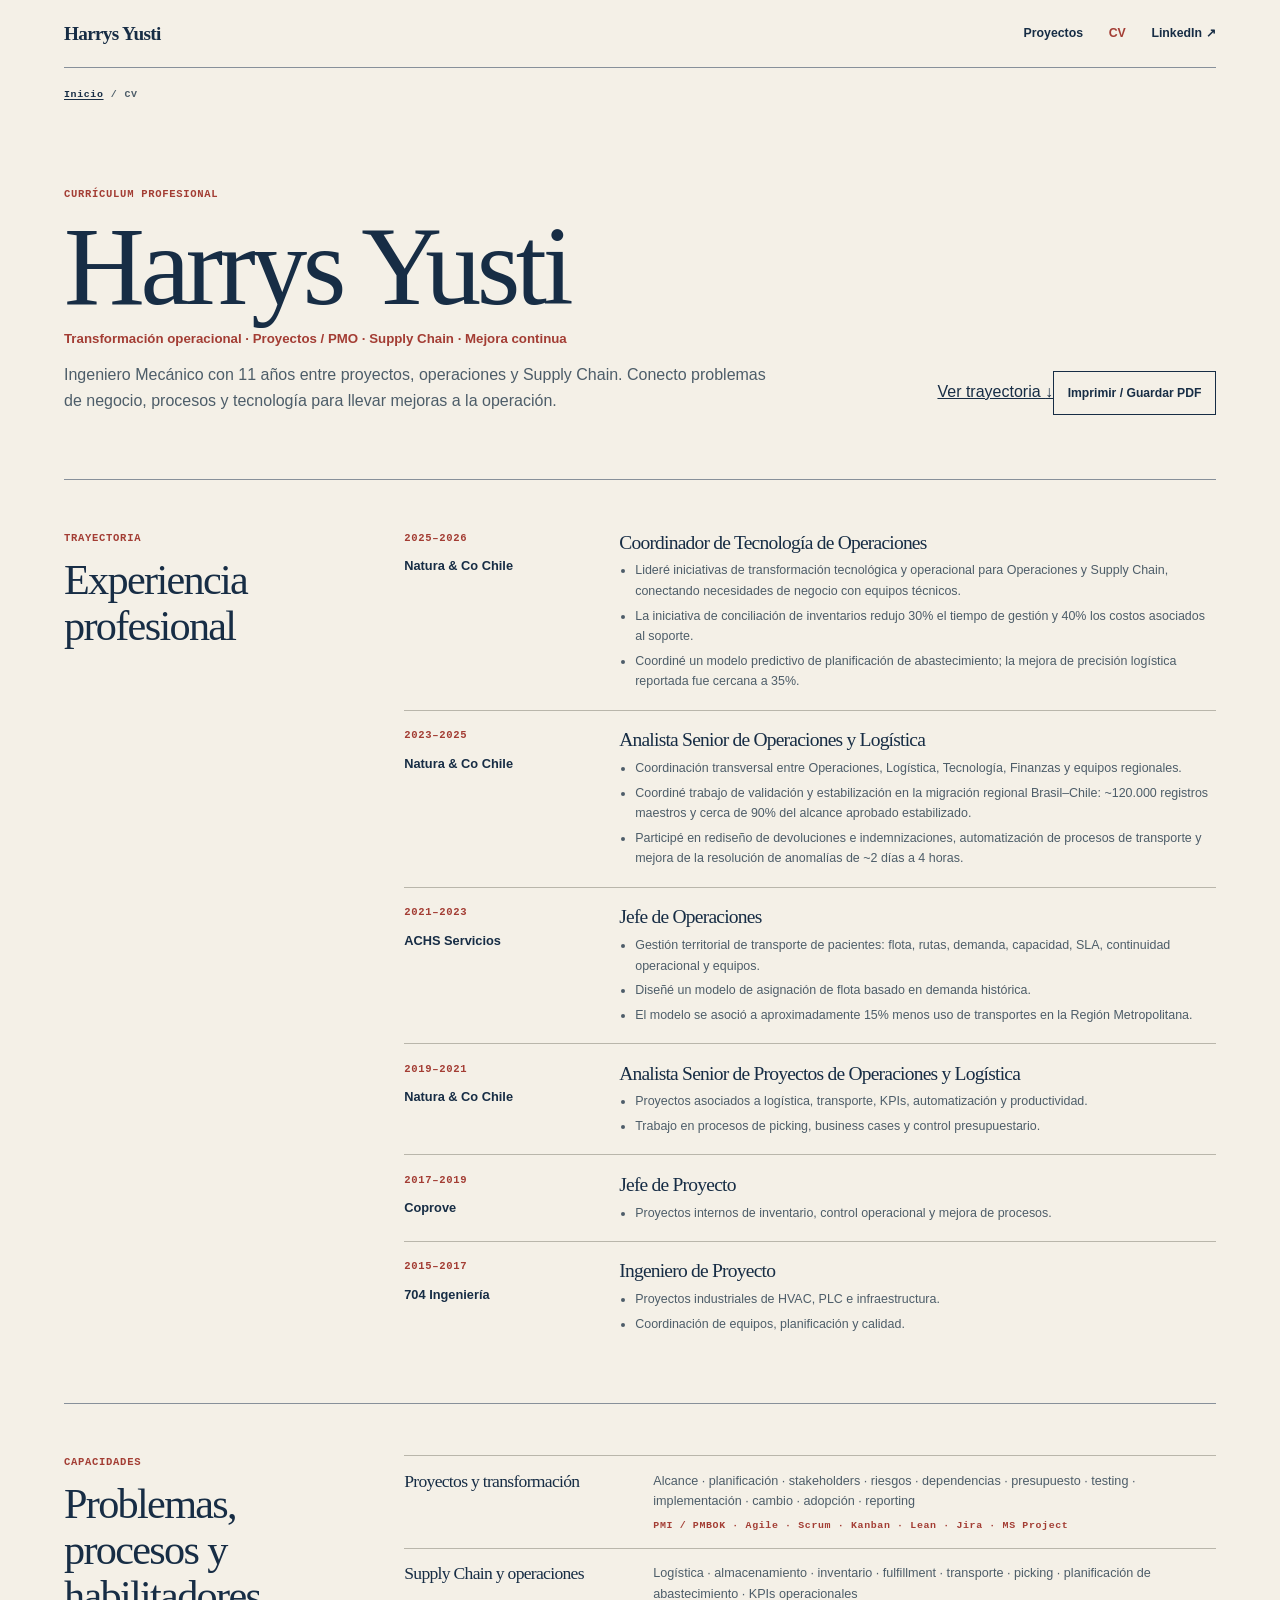
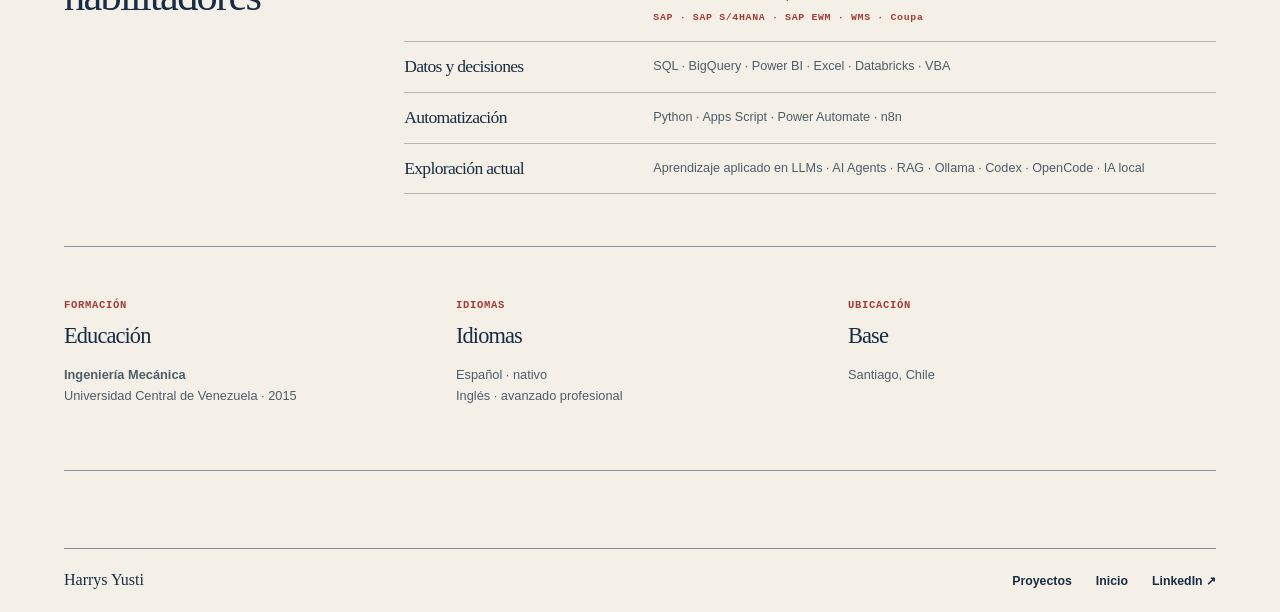
==== cv/index.html @ 8ace74f9 "feat: launch personal brand v4 profile" ====
<!doctype html>
<html lang="es">
  <head>
    <meta charset="utf-8">
    <meta name="viewport" content="width=device-width, initial-scale=1">
    <meta name="theme-color" content="#f4f0e7">
    <meta name="description" content="CV de Harrys Yusti: Ingeniero Mecánico con 11 años entre proyectos, operaciones, Supply Chain, transformación y mejora continua.">
    <meta property="og:type" content="profile">
    <meta property="og:title" content="CV | Harrys Yusti — Proyectos, Operaciones y Supply Chain">
    <meta property="og:description" content="Experiencia profesional, proyectos, capacidades, formación e idiomas de Harrys Yusti.">
    <meta property="og:locale" content="es_CL">
    <meta property="og:url" content="https://harrysxavio.github.io/cv/">
    <meta property="og:image" content="https://harrysxavio.github.io/assets/operations-transformation-illustration.webp">
    <meta property="og:image:alt" content="Ilustración editorial de procesos y operaciones conectadas.">
    <meta name="twitter:card" content="summary_large_image">
    <meta name="twitter:title" content="CV | Harrys Yusti — Proyectos, Operaciones y Supply Chain">
    <meta name="twitter:description" content="Trayectoria en ingeniería, proyectos, operaciones y Supply Chain.">
    <meta name="twitter:image" content="https://harrysxavio.github.io/assets/operations-transformation-illustration.webp">
    <meta name="twitter:image:alt" content="Ilustración editorial de procesos y operaciones conectadas.">
    <link rel="canonical" href="https://harrysxavio.github.io/cv/">
    <link rel="icon" href="/favicon.svg" type="image/svg+xml">
    <link rel="stylesheet" href="/styles.css">
    <script src="/script.js" defer></script>
    <title>CV | Harrys Yusti — Proyectos, Operaciones y Supply Chain</title>
    <script type="application/ld+json">
      {
        "@context":"https://schema.org",
        "@graph":[
          {"@type":"WebPage","@id":"https://harrysxavio.github.io/cv/","url":"https://harrysxavio.github.io/cv/","name":"CV | Harrys Yusti","inLanguage":"es","about":{"@id":"https://harrysxavio.github.io/#person"}},
          {"@type":"Person","@id":"https://harrysxavio.github.io/#person","name":"Harrys Yusti","url":"https://harrysxavio.github.io/","sameAs":["https://www.linkedin.com/in/h-yusti/","https://github.com/harrysxavio"]}
        ]
      }
    </script>
  </head>
  <body>
    <a class="skip-link" href="#main">Saltar al contenido</a>
    <div class="page-shell">
      <header class="site-header" id="top">
        <a class="wordmark" href="/" aria-label="Harrys Yusti, inicio">Harrys Yusti</a>
        <nav class="top-nav" aria-label="Navegación principal"><a href="/projects/">Proyectos</a><a href="/cv/" aria-current="page">CV</a><a href="https://www.linkedin.com/in/h-yusti/" target="_blank" rel="noopener noreferrer">LinkedIn <span aria-hidden="true">↗</span></a></nav>
      </header>
      <main id="main" class="cv-page">
        <nav class="breadcrumbs" aria-label="Ruta de navegación"><a href="/">Inicio</a><span aria-hidden="true">/</span><span aria-current="page">CV</span></nav>
        <header class="cv-intro">
          <div><p class="section-kicker">CURRÍCULUM PROFESIONAL</p><h1>Harrys Yusti</h1><p class="cv-positioning">Transformación operacional · Proyectos / PMO · Supply Chain · Mejora continua</p><p>Ingeniero Mecánico con 11 años entre proyectos, operaciones y Supply Chain. Conecto problemas de negocio, procesos y tecnología para llevar mejoras a la operación.</p></div>
          <div class="cv-actions"><a class="print-link" href="#experience">Ver trayectoria <span aria-hidden="true">↓</span></a><button class="print-button" type="button" data-action="print">Imprimir / Guardar PDF</button></div>
        </header>

        <section class="cv-section" id="experience" aria-labelledby="experience-title">
          <div class="cv-section-heading"><p class="section-kicker">TRAYECTORIA</p><h2 id="experience-title">Experiencia profesional</h2></div>
          <div class="experience-ledger">
            <article class="cv-role">
              <div class="experience-meta"><span>2025–2026</span><strong>Natura &amp; Co Chile</strong></div>
              <div><h3>Coordinador de Tecnología de Operaciones</h3><ul><li>Lideré iniciativas de transformación tecnológica y operacional para Operaciones y Supply Chain, conectando necesidades de negocio con equipos técnicos.</li><li>La iniciativa de conciliación de inventarios redujo 30% el tiempo de gestión y 40% los costos asociados al soporte.</li><li>Coordiné un modelo predictivo de planificación de abastecimiento; la mejora de precisión logística reportada fue cercana a 35%.</li></ul></div>
            </article>
            <article class="cv-role">
              <div class="experience-meta"><span>2023–2025</span><strong>Natura &amp; Co Chile</strong></div>
              <div><h3>Analista Senior de Operaciones y Logística</h3><ul><li>Coordinación transversal entre Operaciones, Logística, Tecnología, Finanzas y equipos regionales.</li><li>Coordiné trabajo de validación y estabilización en la migración regional Brasil–Chile: ~120.000 registros maestros y cerca de 90% del alcance aprobado estabilizado.</li><li>Participé en rediseño de devoluciones e indemnizaciones, automatización de procesos de transporte y mejora de la resolución de anomalías de ~2 días a 4 horas.</li></ul></div>
            </article>
            <article class="cv-role">
              <div class="experience-meta"><span>2021–2023</span><strong>ACHS Servicios</strong></div>
              <div><h3>Jefe de Operaciones</h3><ul><li>Gestión territorial de transporte de pacientes: flota, rutas, demanda, capacidad, SLA, continuidad operacional y equipos.</li><li>Diseñé un modelo de asignación de flota basado en demanda histórica.</li><li>El modelo se asoció a aproximadamente 15% menos uso de transportes en la Región Metropolitana.</li></ul></div>
            </article>
            <article class="cv-role">
              <div class="experience-meta"><span>2019–2021</span><strong>Natura &amp; Co Chile</strong></div>
              <div><h3>Analista Senior de Proyectos de Operaciones y Logística</h3><ul><li>Proyectos asociados a logística, transporte, KPIs, automatización y productividad.</li><li>Trabajo en procesos de picking, business cases y control presupuestario.</li></ul></div>
            </article>
            <article class="cv-role">
              <div class="experience-meta"><span>2017–2019</span><strong>Coprove</strong></div>
              <div><h3>Jefe de Proyecto</h3><ul><li>Proyectos internos de inventario, control operacional y mejora de procesos.</li></ul></div>
            </article>
            <article class="cv-role">
              <div class="experience-meta"><span>2015–2017</span><strong>704 Ingeniería</strong></div>
              <div><h3>Ingeniero de Proyecto</h3><ul><li>Proyectos industriales de HVAC, PLC e infraestructura.</li><li>Coordinación de equipos, planificación y calidad.</li></ul></div>
            </article>
          </div>
        </section>

        <section class="cv-section" aria-labelledby="skills-title">
          <div class="cv-section-heading"><p class="section-kicker">CAPACIDADES</p><h2 id="skills-title">Problemas, procesos y habilitadores</h2></div>
          <div class="cv-skills">
            <article><h3>Proyectos y transformación</h3><p>Alcance · planificación · stakeholders · riesgos · dependencias · presupuesto · testing · implementación · cambio · adopción · reporting</p><p class="cv-tools">PMI / PMBOK · Agile · Scrum · Kanban · Lean · Jira · MS Project</p></article>
            <article><h3>Supply Chain y operaciones</h3><p>Logística · almacenamiento · inventario · fulfillment · transporte · picking · planificación de abastecimiento · KPIs operacionales</p><p class="cv-tools">SAP · SAP S/4HANA · SAP EWM · WMS · Coupa</p></article>
            <article><h3>Datos y decisiones</h3><p>SQL · BigQuery · Power BI · Excel · Databricks · VBA</p></article>
            <article><h3>Automatización</h3><p>Python · Apps Script · Power Automate · n8n</p></article>
            <article><h3>Exploración actual</h3><p>Aprendizaje aplicado en LLMs · AI Agents · RAG · Ollama · Codex · OpenCode · IA local</p></article>
          </div>
        </section>

        <section class="cv-section cv-facts" aria-labelledby="education-title">
          <div><p class="section-kicker">FORMACIÓN</p><h2 id="education-title">Educación</h2><p><strong>Ingeniería Mecánica</strong><br>Universidad Central de Venezuela · 2015</p></div>
          <div><p class="section-kicker">IDIOMAS</p><h2>Idiomas</h2><p>Español · nativo<br>Inglés · avanzado profesional</p></div>
          <div><p class="section-kicker">UBICACIÓN</p><h2>Base</h2><p>Santiago, Chile</p></div>
        </section>
      </main>
      <footer class="site-footer simple-footer"><span>Harrys Yusti</span><a href="/projects/">Proyectos</a><a href="/">Inicio</a><a href="https://www.linkedin.com/in/h-yusti/" target="_blank" rel="noopener noreferrer">LinkedIn ↗</a></footer>
    </div>
  </body>
</html>
---- styles.css ----
:root {
  color-scheme: light;
  --paper: #f4f0e7;
  --paper-deep: #ece6da;
  --ink: #172d45;
  --ink-soft: #4d5d69;
  --red: #a33d34;
  --blue: #d7e3e9;
  --rule: #b9b6ab;
  --rule-dark: #87909a;
  --serif: Georgia, "Times New Roman", serif;
  --sans: Arial, Helvetica, sans-serif;
  --mono: "Courier New", Courier, monospace;
  --measure: 78rem;
  --gutter: clamp(1rem, 5vw, 4.5rem);
}

* { box-sizing: border-box; }
html { scroll-behavior: smooth; scroll-padding-top: 1rem; }
body { margin: 0; background: var(--paper); color: var(--ink); font-family: var(--sans); font-size: 1rem; line-height: 1.65; -webkit-font-smoothing: antialiased; }
img { display: block; max-width: 100%; height: auto; }
a { color: inherit; }
a:focus-visible, button:focus-visible, summary:focus-visible { outline: 3px solid var(--red); outline-offset: 4px; }
::selection { background: var(--blue); color: var(--ink); }
.page-shell { max-width: 100rem; margin-inline: auto; padding-inline: var(--gutter); }
.skip-link { position: fixed; z-index: 10; top: .75rem; left: .75rem; transform: translateY(-160%); padding: .65rem .9rem; background: var(--ink); color: var(--paper); font-weight: 700; }
.skip-link:focus { transform: translateY(0); }
.site-header { display: flex; align-items: center; justify-content: space-between; gap: 1rem 2rem; min-height: 4.25rem; border-bottom: 1px solid var(--rule-dark); }
.wordmark { color: var(--ink); font-family: var(--serif); font-size: 1.2rem; font-weight: 700; letter-spacing: -.035em; text-decoration: none; }
.top-nav { display: flex; flex-wrap: wrap; align-items: center; gap: .2rem clamp(.6rem, 2vw, 1.75rem); }
.top-nav a, .footer-bottom a, .simple-footer a { display: inline-flex; align-items: center; gap: .25rem; min-height: 2.75rem; color: var(--ink); font-size: .77rem; font-weight: 700; text-decoration: none; }
.top-nav a:hover, .footer-bottom a:hover, .simple-footer a:hover, .text-link:hover, .case-link:hover { color: var(--red); }
.top-nav [aria-current="page"] { color: var(--red); }
main { max-width: var(--measure); margin-inline: auto; }
h1, h2, h3, p { margin-top: 0; }
h1, h2, h3 { font-family: var(--serif); font-weight: 400; letter-spacing: -.04em; }
h1 { margin-bottom: 1rem; font-size: clamp(3.3rem, 9vw, 7rem); line-height: .96; }
h2 { margin-bottom: 1rem; font-size: clamp(2rem, 4vw, 3.5rem); line-height: 1.08; }
h3 { margin-bottom: .5rem; font-size: clamp(1.25rem, 2.1vw, 1.65rem); line-height: 1.2; }
.section-kicker, .hero-eyebrow, .portfolio-meta, .experience-meta span, .transformation-label, .project-facts dt, .outcome > span, .step-number, .cv-tools, .case-measure span, .data-flow, .breadcrumbs, .attribution-note { color: var(--red); font-family: var(--mono); font-size: .66rem; font-weight: 700; letter-spacing: .065em; line-height: 1.5; }
.section-kicker { margin-bottom: .65rem; text-transform: uppercase; }
.site-header + main { padding-top: 0; }
.hero { display: grid; grid-template-columns: minmax(0, 1.16fr) minmax(17rem, .84fr); align-items: center; gap: clamp(2rem, 5vw, 5rem); padding: clamp(3.5rem, 8vw, 6.5rem) 0 clamp(3rem, 6vw, 5rem); border-bottom: 1px solid var(--rule-dark); }
.hero-copy { min-width: 0; }
.hero-eyebrow { max-width: 42rem; margin-bottom: 1.1rem; }
.hero-eyebrow span { color: var(--rule-dark); padding-inline: .2rem; }
.hero h1 { margin-bottom: 1.15rem; font-size: clamp(4rem, 8.8vw, 7.1rem); }
.hero-statement { max-width: 48rem; margin-bottom: .8rem; font-family: var(--serif); font-size: clamp(1.5rem, 2.65vw, 2.25rem); line-height: 1.2; letter-spacing: -.025em; }
.hero-intro { max-width: 45rem; margin-bottom: 1rem; color: var(--ink-soft); font-size: clamp(1rem, 1.35vw, 1.16rem); }
.hero-domains { max-width: 50rem; margin: 0 0 1.25rem; color: var(--red); font-size: .8rem; font-weight: 700; line-height: 1.7; }
.hero-domains span { color: var(--rule-dark); padding-inline: .12rem; }
.hero-actions { display: flex; flex-wrap: wrap; align-items: center; gap: .35rem 1.35rem; }
.text-link { display: inline-flex; align-items: center; gap: .55rem; min-height: 2.75rem; border-bottom: 1px solid var(--red); color: var(--ink); font-size: .78rem; font-weight: 700; text-decoration: none; }
.text-link span, .case-link span { color: var(--red); }
.text-link--primary { color: var(--red); }
.text-link--quiet { border-color: transparent; }
.hero-visual { position: relative; margin: 0; padding: .75rem 0 .75rem .75rem; border-left: 1px solid var(--red); }
.hero-visual::before { position: absolute; top: 0; right: 0; bottom: 0; left: 0; border-top: 1px solid var(--rule); border-bottom: 1px solid var(--rule); content: ""; pointer-events: none; }
.hero-visual img { width: 100%; max-height: 24rem; object-fit: contain; }
.hero-visual figcaption { margin-top: .55rem; color: var(--ink-soft); font-family: var(--mono); font-size: .58rem; letter-spacing: .04em; text-align: right; }

.signature-section { display: grid; grid-template-columns: minmax(15rem, .85fr) minmax(0, 1.15fr); gap: 2rem clamp(2rem, 5vw, 5rem); margin-inline: calc(-1 * var(--gutter)); padding: clamp(3.5rem, 7vw, 6rem) var(--gutter); background: var(--blue); }
.section-heading { max-width: 50rem; }
.section-heading h2 { max-width: 19ch; }
.section-lede { max-width: 42rem; margin-bottom: 0; color: var(--ink-soft); font-size: .93rem; }
.signature-steps { border-top: 1px solid var(--rule-dark); }
.signature-step { border-bottom: 1px solid var(--rule-dark); }
.signature-step summary { display: flex; align-items: baseline; gap: 1rem; min-height: 3.45rem; padding: .8rem .2rem .7rem 0; cursor: pointer; list-style: none; font-family: var(--serif); font-size: clamp(1.18rem, 1.7vw, 1.48rem); }
.signature-step summary::-webkit-details-marker { display: none; }
.signature-step summary::after { width: 1.3rem; margin-left: auto; color: var(--red); content: "+"; font-family: var(--sans); font-size: 1.1rem; text-align: center; }
.signature-step[open] summary::after { content: "−"; }
.step-number { flex: 0 0 2rem; font-size: .62rem; }
.step-copy { max-width: 42rem; padding: .2rem 1.8rem 1.15rem 3rem; color: var(--ink-soft); font-size: .86rem; }
.step-copy p { margin: 0 0 .6rem; }
.step-copy p:last-child { margin-bottom: 0; }
.step-evidence strong { color: var(--ink); }

.transformations-section { padding: clamp(3.5rem, 7.5vw, 6.4rem) 0; }
.transformations-section > .section-heading { margin-bottom: 2rem; }
.transformation-list { border-top: 1px solid var(--rule-dark); }
.transformation { display: grid; grid-template-columns: minmax(10rem, .38fr) minmax(0, 1fr); gap: 1.5rem 2.4rem; padding: 1.7rem 0; border-bottom: 1px solid var(--rule); }
.transformation--featured { grid-template-columns: minmax(13rem, .45fr) minmax(0, 1fr); padding-block: 2.15rem; }
.transformation-label > span, .portfolio-meta > span:first-child { display: block; margin-bottom: .5rem; color: var(--red); font-family: var(--mono); font-size: .7rem; }
.transformation-label p { max-width: 16rem; margin: 0; color: var(--ink-soft); font-size: .72rem; }
.transformation-content h3 { max-width: 35rem; margin-bottom: 1rem; font-size: clamp(1.45rem, 2.5vw, 2rem); }
.project-facts { display: grid; gap: .75rem; margin: 0 0 1rem; }
.project-facts > div { display: grid; grid-template-columns: 8.6rem minmax(0, 1fr); gap: .75rem; }
.project-facts dt { color: var(--red); font-size: .59rem; text-transform: uppercase; }
.project-facts dd { margin: 0; color: var(--ink-soft); font-size: .82rem; line-height: 1.55; }
.outcome { max-width: 46rem; margin: .9rem 0; color: var(--ink-soft); font-size: .82rem; line-height: 1.7; }
.outcome > span { display: block; margin-bottom: .2rem; color: var(--red); font-size: .58rem; text-transform: uppercase; }
.outcome strong { color: var(--ink); font-family: var(--serif); font-size: 1.35rem; font-weight: 400; }
.outcome-divider { color: var(--rule-dark); padding-inline: .3rem; }
.case-link { display: inline-flex; align-items: center; gap: .45rem; min-height: 2.75rem; color: var(--ink); font-size: .76rem; font-weight: 700; text-decoration: none; }
.transformation-pair { display: grid; grid-template-columns: repeat(2, minmax(0, 1fr)); gap: 0 clamp(2rem, 5vw, 4rem); }
.transformation-pair .transformation { display: block; min-width: 0; }
.transformation-pair .transformation-label { margin-bottom: 1rem; }
.transformation-pair .project-facts > div { grid-template-columns: 1fr; gap: .15rem; }
.more-projects { margin: 1rem 0 0; text-align: right; }

.career-section { display: grid; grid-template-columns: minmax(0, .85fr) minmax(0, 1.15fr); gap: 2rem clamp(2rem, 5vw, 5rem); padding: clamp(3.5rem, 7.5vw, 6rem) 0; border-top: 1px solid var(--rule-dark); }
.career-intro h2 { max-width: 16ch; }
.career-intro > p:last-child { max-width: 38rem; color: var(--ink-soft); font-size: .88rem; }
.career-arc { display: grid; grid-template-columns: repeat(2, minmax(0, 1fr)); gap: 0 1.5rem; margin: 0; padding: 0; list-style: none; border-top: 1px solid var(--rule-dark); }
.career-arc li { padding: 1rem .2rem 1.15rem 0; border-bottom: 1px solid var(--rule); }
.career-arc li > span { color: var(--red); font-family: var(--mono); font-size: .6rem; font-weight: 700; letter-spacing: .05em; }
.career-arc h3 { margin: .3rem 0; font-size: 1.25rem; }
.career-arc p { margin: 0; color: var(--ink-soft); font-size: .75rem; line-height: 1.55; }
.human-notes { grid-column: 1 / -1; display: grid; grid-template-columns: repeat(3, minmax(0, 1fr)); gap: 1.5rem; padding-top: 1rem; border-top: 1px solid var(--rule); }
.human-notes h3 { font-size: 1.2rem; }
.human-notes p { margin: 0; color: var(--ink-soft); font-size: .78rem; }
.current-curiosity { grid-column: 1 / -1; display: grid; grid-template-columns: minmax(12rem, .4fr) minmax(0, 1fr); gap: .5rem 2rem; padding: 1.3rem 0 0; border-top: 1px solid var(--rule); }
.current-curiosity .section-kicker { grid-column: 1 / -1; margin-bottom: 0; }
.current-curiosity h3 { margin: 0; font-size: 1.45rem; }
.current-curiosity > p:last-child { max-width: 43rem; margin: 0; color: var(--ink-soft); font-size: .82rem; }

.contact-section { margin-inline: calc(-1 * var(--gutter)); padding: clamp(3.2rem, 6.5vw, 5.2rem) var(--gutter) 1rem; background: var(--ink); color: var(--paper); }
.contact-main { max-width: 54rem; }
.contact-section .section-kicker { color: #e18176; }
.contact-main h2 { max-width: 18ch; font-size: clamp(2.5rem, 5.3vw, 4.4rem); }
.contact-main > p:not(.section-kicker) { max-width: 39rem; margin-bottom: 1rem; color: #d5d9dc; font-size: .94rem; }
.contact-links { display: flex; flex-wrap: wrap; gap: .3rem 1.5rem; padding-block: 1rem; border-top: 1px solid #526173; border-bottom: 1px solid #526173; }
.contact-links a { display: inline-flex; align-items: center; gap: .35rem; min-height: 2.75rem; color: var(--paper); font-size: .8rem; font-weight: 700; text-decoration: none; }
.contact-links a:hover, .contact-links a:focus-visible { color: #f2a198; }
.contact-links span { color: #e18176; }
.footer-bottom { display: grid; grid-template-columns: 1fr auto auto; align-items: center; gap: .6rem 1.4rem; margin-top: 1.5rem; padding-top: .6rem; font-size: .72rem; }
.footer-bottom > span:first-child, .simple-footer > span:first-child { font-family: var(--serif); font-size: 1rem; }
.footer-note { color: #c6cbd0; font-family: var(--mono); font-size: .58rem; }
.footer-bottom a { color: var(--paper); font-size: .7rem; }

.simple-page, .projects-page, .case-page, .cv-page { min-height: 65vh; padding-bottom: clamp(3rem, 6vw, 5rem); }
.simple-page { display: flex; flex-direction: column; align-items: flex-start; justify-content: center; max-width: 50rem; min-height: 68vh; }
.simple-page h1 { max-width: 11ch; }
.simple-page > p:not(.section-kicker) { max-width: 34rem; color: var(--ink-soft); }
.simple-footer { display: flex; flex-wrap: wrap; align-items: center; gap: .5rem 1.5rem; min-height: 4rem; border-top: 1px solid var(--rule-dark); }
.simple-footer > span:first-child { margin-right: auto; }
.breadcrumbs { display: flex; flex-wrap: wrap; align-items: center; gap: .45rem; padding: 1.25rem 0; color: var(--ink-soft); font-size: .62rem; }
.breadcrumbs a { color: var(--ink); text-decoration-thickness: 1px; text-underline-offset: .18em; }
.page-intro { max-width: 52rem; padding: clamp(2rem, 4vw, 3rem) 0 clamp(2rem, 4vw, 3.2rem); }
.page-intro h1 { margin-bottom: .8rem; }
.page-intro > p:last-child { max-width: 45rem; margin: 0; color: var(--ink-soft); font-size: 1rem; }
.portfolio-list { margin: 0; padding: 0; list-style: none; border-top: 1px solid var(--rule-dark); }
.portfolio-item { display: grid; grid-template-columns: minmax(12rem, .38fr) minmax(0, 1fr) minmax(5rem, auto); align-items: start; gap: 1rem 2rem; padding: 1.5rem 0; border-bottom: 1px solid var(--rule); }
.portfolio-meta { color: var(--ink-soft); font-size: .62rem; }
.portfolio-meta > span:first-child { color: var(--red); }
.portfolio-copy h2 { margin-bottom: .6rem; font-size: clamp(1.35rem, 2.2vw, 1.8rem); }
.portfolio-copy h2 a { text-decoration: none; text-decoration-color: var(--red); text-underline-offset: .16em; }
.portfolio-copy h2 a:hover { text-decoration: underline; }
.portfolio-copy p { margin-bottom: .45rem; color: var(--ink-soft); font-size: .82rem; }
.portfolio-copy p:last-child { margin-bottom: 0; }
.portfolio-copy strong { color: var(--ink); }
.portfolio-item .case-link { justify-self: end; }
.portfolio-note { margin-top: 2rem; padding-left: 1rem; border-left: 1px solid var(--red); }
.portfolio-note p { max-width: 44rem; margin: 0; color: var(--ink-soft); font-size: .78rem; }

.case-intro { max-width: 55rem; padding: clamp(2rem, 5vw, 4rem) 0 1.2rem; }
.case-intro h1 { max-width: 15ch; font-size: clamp(2.8rem, 6.5vw, 5.5rem); }
.case-intro > p:last-child { max-width: 42rem; margin: 0; color: var(--ink-soft); font-size: 1rem; }
.case-measure { display: flex; flex-wrap: wrap; gap: 1.5rem clamp(2rem, 7vw, 6rem); margin: 1rem 0 2rem; padding: 1rem 0; border-top: 1px solid var(--rule-dark); border-bottom: 1px solid var(--rule-dark); }
.case-measure > div { display: grid; gap: .2rem; }
.case-measure strong { color: var(--ink); font-family: var(--serif); font-size: clamp(2.1rem, 5vw, 3.7rem); font-weight: 400; letter-spacing: -.05em; line-height: 1.1; }
.case-measure span { max-width: 18rem; color: var(--ink-soft); font-size: .68rem; }
.data-flow { display: flex; flex-wrap: wrap; align-items: center; gap: .6rem 1rem; padding: 1rem 0; border-bottom: 1px solid var(--rule); color: var(--ink); font-size: .62rem; }
.data-flow span[aria-hidden="true"] { color: var(--red); }
.case-sections { display: grid; grid-template-columns: repeat(2, minmax(0, 1fr)); gap: 0 clamp(2rem, 6vw, 5rem); }
.case-sections > section { padding: 1.8rem 0; border-bottom: 1px solid var(--rule); }
.case-sections > section:nth-child(odd) { padding-right: 1rem; }
.case-sections > section:nth-child(even) { padding-left: 1rem; }
.case-sections h2 { max-width: 17ch; font-size: clamp(1.6rem, 3vw, 2.3rem); }
.case-sections p:not(.section-kicker):not(.attribution-note), .case-sections li { max-width: 36rem; color: var(--ink-soft); font-size: .88rem; }
.case-sections ul { padding-left: 1.1rem; }
.case-sections li + li { margin-top: .35rem; }
.case-sections .case-result { grid-column: 1 / -1; padding: 2.2rem 0; }
.case-result h2 { max-width: none; }
.attribution-note { max-width: 50rem; margin: .8rem 0 0; color: var(--ink-soft); font-size: .59rem; font-weight: 400; letter-spacing: 0; }
.case-next { display: flex; flex-wrap: wrap; justify-content: space-between; gap: .5rem 1.5rem; padding-top: 1rem; }
.case-next a { display: inline-flex; align-items: center; min-height: 2.75rem; color: var(--ink); font-size: .76rem; font-weight: 700; text-decoration: none; }
.case-next a:hover { color: var(--red); }

.cv-intro { display: flex; align-items: flex-end; justify-content: space-between; gap: 2rem; padding: clamp(2rem, 5vw, 4rem) 0; border-bottom: 1px solid var(--rule-dark); }
.cv-intro > div { max-width: 54rem; }
.cv-intro h1 { margin-bottom: .45rem; }
.cv-intro > div > p:last-child { max-width: 45rem; margin: 0; color: var(--ink-soft); }
.cv-positioning { margin-bottom: .75rem; color: var(--red); font-size: .83rem; font-weight: 700; }
.print-button { display: none; min-height: 2.75rem; padding: .5rem .85rem; border: 1px solid var(--ink); background: transparent; color: var(--ink); font: 700 .76rem var(--sans); cursor: pointer; }
.js .print-button { display: inline-flex; align-items: center; white-space: nowrap; }
.print-button:hover { background: var(--ink); color: var(--paper); }
.cv-section { display: grid; grid-template-columns: minmax(13rem, .36fr) minmax(0, 1fr); gap: 1.5rem 3rem; padding: clamp(2.2rem, 4vw, 3.5rem) 0; border-bottom: 1px solid var(--rule-dark); }
.cv-section-heading h2 { max-width: 13ch; font-size: clamp(1.8rem, 3.3vw, 2.8rem); }
.cv-role { display: grid; grid-template-columns: minmax(10rem, .32fr) minmax(0, 1fr); gap: .8rem 1.5rem; padding: 1.1rem 0; border-top: 1px solid var(--rule); }
.cv-role:first-child { padding-top: 0; border-top: 0; }
.experience-meta span { display: block; margin-bottom: .35rem; }
.experience-meta strong { font-size: .8rem; }
.cv-role h3 { margin-bottom: .4rem; font-size: 1.22rem; }
.cv-role ul { margin: 0; padding-left: 1rem; color: var(--ink-soft); font-size: .78rem; }
.cv-role li + li { margin-top: .25rem; }
.cv-skills { border-top: 1px solid var(--rule); }
.cv-skills article { display: grid; grid-template-columns: minmax(12rem, .4fr) minmax(0, 1fr); gap: .4rem 1.5rem; padding: .9rem 0; border-bottom: 1px solid var(--rule); }
.cv-skills h3 { margin: 0; font-size: 1.1rem; }
.cv-skills p { margin: 0; color: var(--ink-soft); font-size: .79rem; }
.cv-skills .cv-tools { grid-column: 2; color: var(--red); font-size: .62rem; }
.cv-facts { grid-template-columns: repeat(3, minmax(0, 1fr)); gap: 1.5rem; }
.cv-facts h2 { font-size: 1.4rem; }
.cv-facts p:last-child { color: var(--ink-soft); font-size: .8rem; }

@media (max-width: 850px) {
  .hero { grid-template-columns: minmax(0, 1fr) minmax(14rem, .68fr); gap: 2rem; }
  .hero h1 { font-size: clamp(3.8rem, 9vw, 5.7rem); }
  .signature-section, .career-section { grid-template-columns: 1fr; gap: 1.75rem; }
  .signature-section .section-heading h2 { max-width: 24ch; }
  .career-intro h2 { max-width: 20ch; }
  .transformation, .transformation--featured { grid-template-columns: minmax(9rem, .35fr) minmax(0, 1fr); gap: 1rem 1.5rem; }
  .portfolio-item { grid-template-columns: minmax(10rem, .34fr) minmax(0, 1fr); }
  .portfolio-item .case-link { grid-column: 2; justify-self: start; }
  .cv-section { grid-template-columns: 1fr; gap: .6rem; }
  .cv-section-heading h2 { max-width: none; }
}

@media (max-width: 600px) {
  :root { --gutter: 1.15rem; }
  .site-header { align-items: flex-start; flex-direction: column; justify-content: center; gap: .15rem; min-height: 0; padding: .7rem 0 .55rem; }
  .top-nav { width: 100%; justify-content: flex-start; gap: 0 .9rem; }
  .top-nav a { min-height: 2.75rem; font-size: .73rem; }
  .hero { grid-template-columns: 1fr; gap: 1.5rem; padding: 2.8rem 0 2.5rem; }
  .hero-eyebrow { max-width: 35rem; font-size: .59rem; }
  .hero h1 { margin-bottom: .85rem; font-size: clamp(3.8rem, 16vw, 5.3rem); }
  .hero-statement { font-size: clamp(1.45rem, 6vw, 1.85rem); }
  .hero-intro { font-size: .96rem; }
  .hero-domains { font-size: .75rem; }
  .hero-visual { width: min(100%, 25rem); justify-self: center; padding-left: .6rem; }
  .hero-visual img { max-height: 15rem; }
  .hero-visual figcaption { font-size: .53rem; }
  .hero-actions { gap: .2rem .95rem; }
  .signature-section { padding-block: 2.8rem; }
  .signature-section .section-heading h2 { font-size: clamp(2rem, 8vw, 2.75rem); }
  .signature-step summary { min-height: 3.25rem; font-size: 1.24rem; }
  .step-copy { padding-left: 2rem; font-size: .82rem; }
  .transformations-section { padding-block: 2.8rem; }
  .transformations-section > .section-heading h2 { font-size: clamp(2rem, 8vw, 2.8rem); }
  .transformation, .transformation--featured { display: block; padding-block: 1.3rem; }
  .transformation-label { margin-bottom: .7rem; }
  .transformation-label p { max-width: none; }
  .transformation-content h3 { font-size: 1.48rem; }
  .project-facts { gap: .6rem; }
  .project-facts > div, .transformation-pair .project-facts > div { grid-template-columns: 1fr; gap: .16rem; }
  .project-facts dd { font-size: .79rem; }
  .transformation-pair { grid-template-columns: 1fr; }
  .transformation-pair .transformation + .transformation { border-top: 1px solid var(--rule); }
  .more-projects { text-align: left; }
  .career-section { padding-block: 2.8rem; }
  .career-intro h2 { font-size: clamp(2rem, 8vw, 2.8rem); }
  .career-arc { grid-template-columns: 1fr; }
  .career-arc li { padding-block: .8rem; }
  .human-notes { grid-template-columns: 1fr; gap: 1rem; }
  .human-notes h3 { margin-bottom: .2rem; }
  .current-curiosity { grid-template-columns: 1fr; gap: .3rem; }
  .contact-section { padding-block: 2.6rem 1rem; }
  .contact-main h2 { font-size: clamp(2.5rem, 10vw, 3.5rem); }
  .contact-links { display: grid; grid-template-columns: repeat(2, minmax(0, 1fr)); gap: 0 .8rem; }
  .contact-links a { justify-content: flex-start; }
  .footer-bottom { grid-template-columns: 1fr auto; gap: .2rem .8rem; }
  .footer-bottom .footer-note { grid-column: 1 / -1; grid-row: 2; }
  .footer-bottom a { grid-column: 2; grid-row: 1; }
  .simple-footer { gap: .2rem .9rem; }
  .simple-footer > span:first-child { flex-basis: 100%; }
  .page-intro { padding-top: 1.6rem; }
  .page-intro h1 { font-size: clamp(3.4rem, 14vw, 5rem); }
  .portfolio-item { grid-template-columns: 1fr; gap: .5rem; padding-block: 1.2rem; }
  .portfolio-meta > span:first-child { display: inline-block; margin: 0 .55rem 0 0; }
  .portfolio-item .case-link { grid-column: 1; }
  .case-intro { padding-top: 1.5rem; }
  .case-intro h1 { font-size: clamp(2.7rem, 11vw, 4rem); }
  .case-measure { gap: 1rem 2rem; }
  .case-measure strong { font-size: 2.7rem; }
  .data-flow { align-items: flex-start; flex-direction: column; gap: .35rem; }
  .data-flow span[aria-hidden="true"] { transform: rotate(90deg); transform-origin: left center; margin: .15rem 0 .1rem .3rem; }
  .case-sections { grid-template-columns: 1fr; }
  .case-sections > section:nth-child(odd), .case-sections > section:nth-child(even) { padding-inline: 0; }
  .case-sections .case-result { grid-column: auto; }
  .case-next { flex-direction: column; align-items: flex-start; }
  .cv-intro { align-items: flex-start; flex-direction: column; gap: 1rem; padding-block: 1.7rem; }
  .cv-intro h1 { font-size: clamp(3.6rem, 14vw, 5rem); }
  .cv-role { grid-template-columns: 1fr; gap: .4rem; }
  .experience-meta { display: flex; flex-wrap: wrap; align-items: baseline; gap: .3rem .8rem; }
  .experience-meta span { margin-bottom: 0; }
  .cv-skills article { grid-template-columns: 1fr; gap: .25rem; }
  .cv-skills .cv-tools { grid-column: 1; }
  .cv-facts { grid-template-columns: 1fr; gap: .8rem; }
  .cv-facts > div { padding-bottom: .6rem; border-bottom: 1px solid var(--rule); }
  .cv-facts > div:last-child { border-bottom: 0; }
}

@media (max-width: 380px) {
  :root { --gutter: .9rem; }
  .top-nav { gap: 0 .7rem; }
  .top-nav a { font-size: .7rem; }
  .hero-eyebrow { font-size: .55rem; letter-spacing: .04em; }
  .hero h1 { font-size: clamp(3.45rem, 15.5vw, 4rem); }
  .hero-actions { gap: .2rem .7rem; }
  .hero-actions .text-link { font-size: .7rem; }
}

@media (prefers-reduced-motion: reduce) {
  html { scroll-behavior: auto; }
  *, *::before, *::after { animation-duration: .01ms !important; animation-iteration-count: 1 !important; transition-duration: .01ms !important; scroll-behavior: auto !important; }
}

@media print {
  @page { size: A4; margin: 14mm 15mm; }
  :root { color-scheme: light; --paper: #fff; --paper-deep: #fff; --ink: #111; --ink-soft: #333; --red: #333; --blue: #fff; --rule: #aaa; --rule-dark: #777; }
  body { background: #fff; color: #111; font-size: 10pt; line-height: 1.4; -webkit-print-color-adjust: exact; print-color-adjust: exact; }
  .page-shell { max-width: none; padding: 0; }
  .site-header, .breadcrumbs, .simple-footer, .site-footer, .print-button, .skip-link { display: none !important; }
  .cv-page { max-width: none; padding: 0; }
  .cv-intro { padding: 0 0 8mm; }
  .cv-intro h1 { font-size: 30pt; }
  .cv-intro p { margin-bottom: 3mm; }
  .cv-section { grid-template-columns: 31mm 1fr; gap: 7mm; padding: 6mm 0; break-inside: avoid; }
  .cv-section-heading h2 { font-size: 17pt; }
  .cv-role { grid-template-columns: 31mm 1fr; gap: 2mm 4mm; padding: 3mm 0; break-inside: avoid; }
  .cv-role h3 { font-size: 11pt; }
  .cv-role ul, .cv-skills p, .cv-facts p:last-child { font-size: 8.5pt; }
  .cv-skills article { grid-template-columns: 36mm 1fr; padding: 2.5mm 0; break-inside: avoid; }
  .cv-skills h3 { font-size: 10pt; }
  .cv-facts { grid-template-columns: repeat(3, 1fr); }
  a { color: inherit; text-decoration: none; }
}
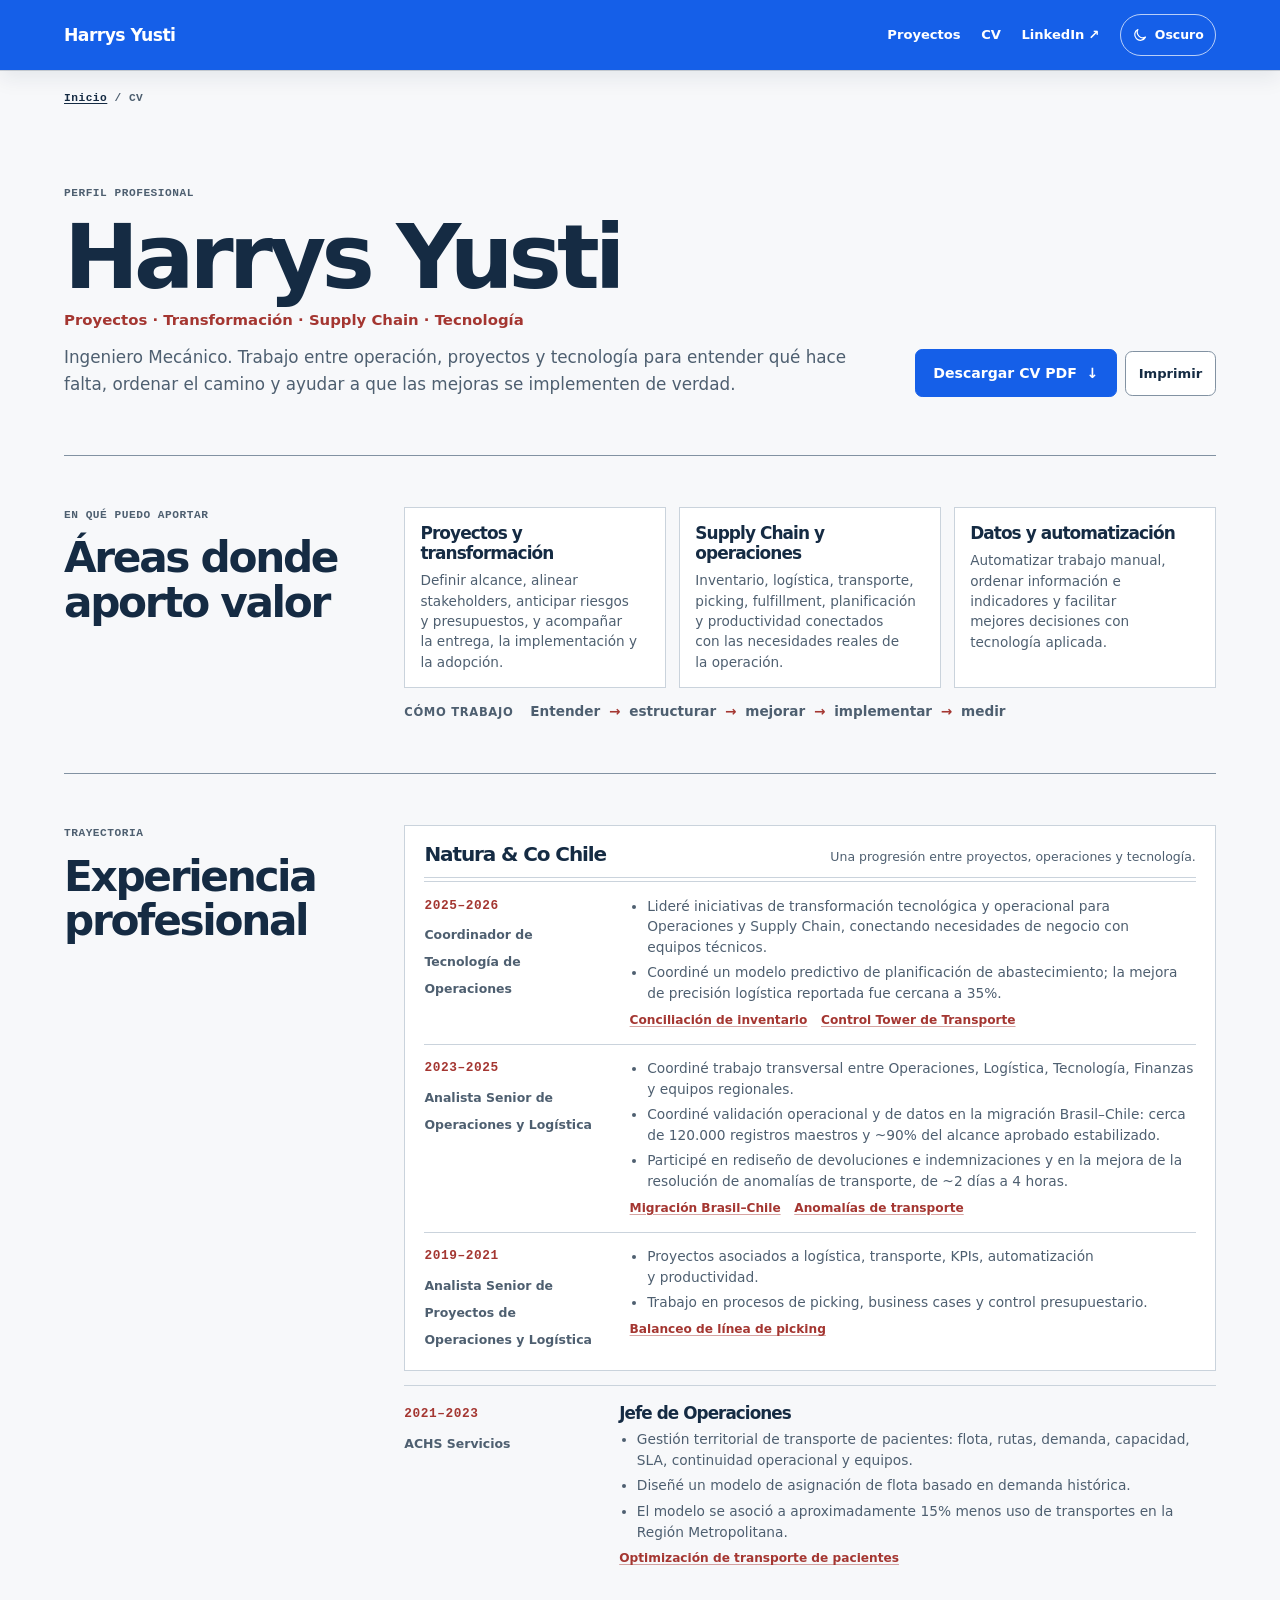
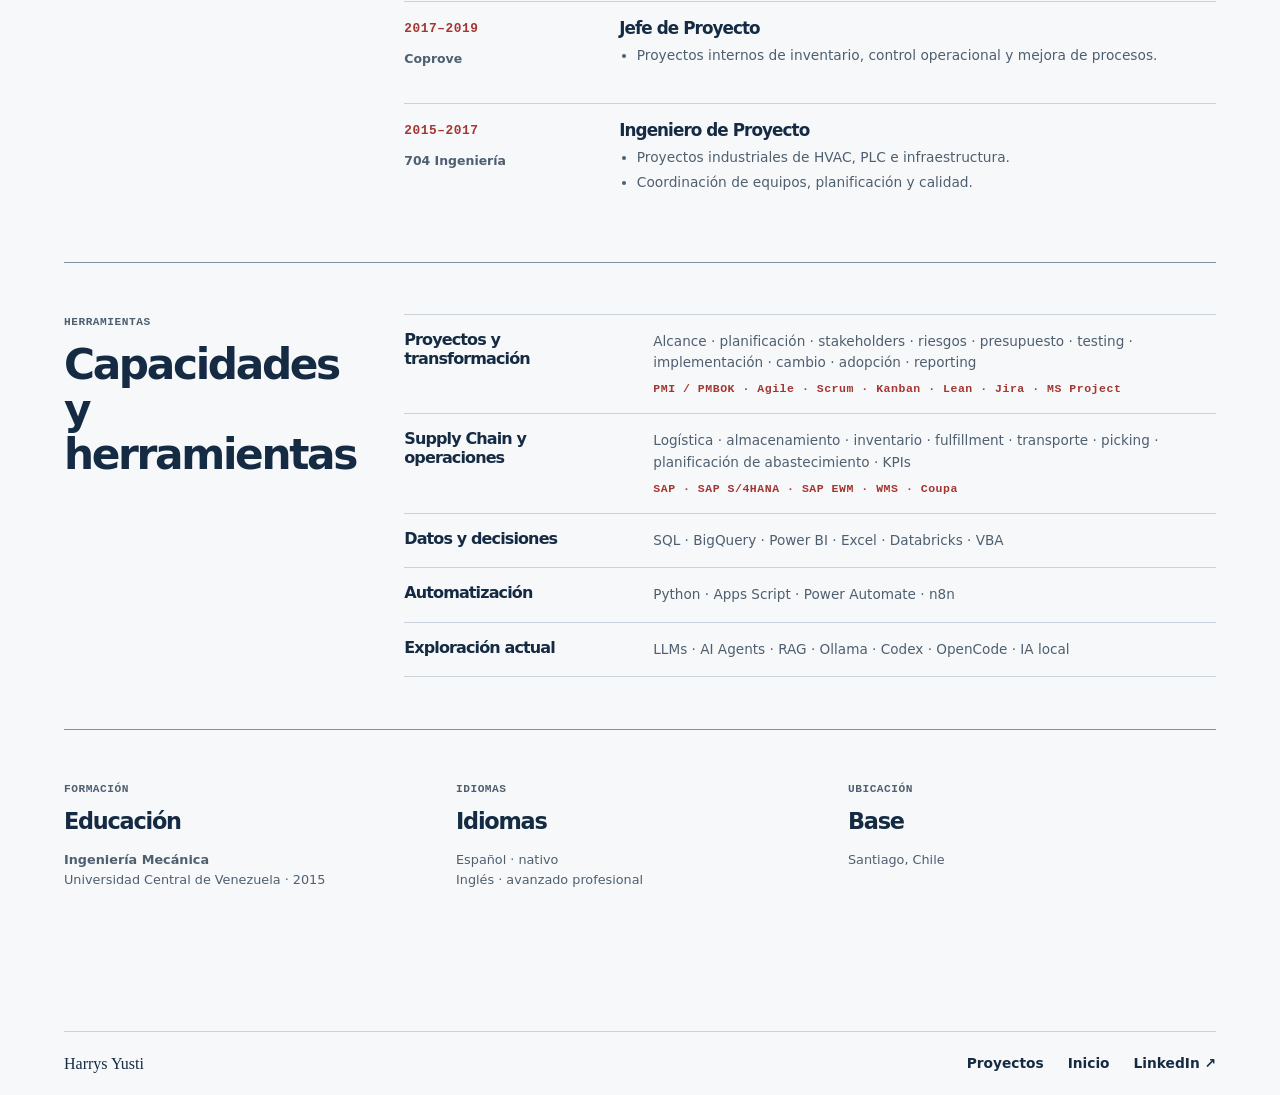
==== commit 0543a696: "feat(cv): add downloadable A4 profile" ====
--- a/cv/index.html
+++ b/cv/index.html
@@ -3,8 +3,8 @@
   <head>
     <meta charset="utf-8">
     <meta name="viewport" content="width=device-width, initial-scale=1">
-    <meta name="theme-color" content="#f4f0e7">
-    <meta name="description" content="CV de Harrys Yusti: Ingeniero Mecánico con 11 años entre proyectos, operaciones, Supply Chain, transformación y mejora continua.">
+    <meta name="theme-color" content="#135eef">
+    <meta name="description" content="Perfil profesional de Harrys Yusti: proyectos, transformación, Supply Chain, operaciones, datos y tecnología aplicada.">
     <meta property="og:type" content="profile">
     <meta property="og:title" content="CV | Harrys Yusti — Proyectos, Operaciones y Supply Chain">
     <meta property="og:description" content="Experiencia profesional, proyectos, capacidades, formación e idiomas de Harrys Yusti.">
@@ -19,17 +19,12 @@
     <meta name="twitter:image:alt" content="Ilustración editorial de procesos y operaciones conectadas.">
     <link rel="canonical" href="https://harrysxavio.github.io/cv/">
     <link rel="icon" href="/favicon.svg" type="image/svg+xml">
+    <script>try{document.documentElement.dataset.theme=localStorage.getItem("harrys-site-theme")==="dark"?"dark":"light"}catch{document.documentElement.dataset.theme="light"}</script>
     <link rel="stylesheet" href="/styles.css">
     <script src="/script.js" defer></script>
     <title>CV | Harrys Yusti — Proyectos, Operaciones y Supply Chain</title>
     <script type="application/ld+json">
-      {
-        "@context":"https://schema.org",
-        "@graph":[
-          {"@type":"WebPage","@id":"https://harrysxavio.github.io/cv/","url":"https://harrysxavio.github.io/cv/","name":"CV | Harrys Yusti","inLanguage":"es","about":{"@id":"https://harrysxavio.github.io/#person"}},
-          {"@type":"Person","@id":"https://harrysxavio.github.io/#person","name":"Harrys Yusti","url":"https://harrysxavio.github.io/","sameAs":["https://www.linkedin.com/in/h-yusti/","https://github.com/harrysxavio"]}
-        ]
-      }
+      {"@context":"https://schema.org","@graph":[{"@type":"WebPage","@id":"https://harrysxavio.github.io/cv/","url":"https://harrysxavio.github.io/cv/","name":"CV | Harrys Yusti","inLanguage":"es","about":{"@id":"https://harrysxavio.github.io/#person"}},{"@type":"Person","@id":"https://harrysxavio.github.io/#person","name":"Harrys Yusti","url":"https://harrysxavio.github.io/","sameAs":["https://www.linkedin.com/in/h-yusti/","https://github.com/harrysxavio"]}]}
     </script>
   </head>
   <body>
@@ -42,48 +37,46 @@
       <main id="main" class="cv-page">
         <nav class="breadcrumbs" aria-label="Ruta de navegación"><a href="/">Inicio</a><span aria-hidden="true">/</span><span aria-current="page">CV</span></nav>
         <header class="cv-intro">
-          <div><p class="section-kicker">CURRÍCULUM PROFESIONAL</p><h1>Harrys Yusti</h1><p class="cv-positioning">Transformación operacional · Proyectos / PMO · Supply Chain · Mejora continua</p><p>Ingeniero Mecánico con 11 años entre proyectos, operaciones y Supply Chain. Conecto problemas de negocio, procesos y tecnología para llevar mejoras a la operación.</p></div>
-          <div class="cv-actions"><a class="print-link" href="#experience">Ver trayectoria <span aria-hidden="true">↓</span></a><button class="print-button" type="button" data-action="print">Imprimir / Guardar PDF</button></div>
+          <div><p class="section-kicker">PERFIL PROFESIONAL</p><h1>Harrys Yusti</h1><p class="cv-positioning">Proyectos · Transformación · Supply Chain · Tecnología</p><p>Ingeniero Mecánico. Trabajo entre operación, proyectos y tecnología para entender qué hace falta, ordenar el camino y ayudar a que las mejoras se implementen de verdad.</p></div>
+          <div class="cv-actions"><a class="button-link button-link--primary cv-download" href="/cv/harrys-yusti-cv.pdf" download>Descargar CV PDF <span aria-hidden="true">↓</span></a><button class="print-button" type="button" data-action="print">Imprimir</button></div>
         </header>
+
+        <section class="cv-section cv-value" aria-labelledby="value-title">
+          <div class="cv-section-heading"><p class="section-kicker">EN QUÉ PUEDO APORTAR</p><h2 id="value-title">Áreas donde aporto valor</h2></div>
+          <div class="cv-value-areas">
+            <article><h3>Proyectos y transformación</h3><p>Definir alcance, alinear stakeholders, anticipar riesgos y presupuestos, y acompañar la entrega, la implementación y la adopción.</p></article>
+            <article><h3>Supply Chain y operaciones</h3><p>Inventario, logística, transporte, picking, fulfillment, planificación y productividad conectados con las necesidades reales de la operación.</p></article>
+            <article><h3>Datos y automatización</h3><p>Automatizar trabajo manual, ordenar información e indicadores y facilitar mejores decisiones con tecnología aplicada.</p></article>
+            <p class="cv-workflow"><span>Cómo trabajo</span> Entender <span aria-hidden="true">→</span> estructurar <span aria-hidden="true">→</span> mejorar <span aria-hidden="true">→</span> implementar <span aria-hidden="true">→</span> medir</p>
+          </div>
+        </section>
 
         <section class="cv-section" id="experience" aria-labelledby="experience-title">
           <div class="cv-section-heading"><p class="section-kicker">TRAYECTORIA</p><h2 id="experience-title">Experiencia profesional</h2></div>
           <div class="experience-ledger">
-            <article class="cv-role">
-              <div class="experience-meta"><span>2025–2026</span><strong>Natura &amp; Co Chile</strong></div>
-              <div><h3>Coordinador de Tecnología de Operaciones</h3><ul><li>Lideré iniciativas de transformación tecnológica y operacional para Operaciones y Supply Chain, conectando necesidades de negocio con equipos técnicos.</li><li>La iniciativa de conciliación de inventarios redujo 30% el tiempo de gestión y 40% los costos asociados al soporte.</li><li>Coordiné un modelo predictivo de planificación de abastecimiento; la mejora de precisión logística reportada fue cercana a 35%.</li></ul></div>
-            </article>
-            <article class="cv-role">
-              <div class="experience-meta"><span>2023–2025</span><strong>Natura &amp; Co Chile</strong></div>
-              <div><h3>Analista Senior de Operaciones y Logística</h3><ul><li>Coordinación transversal entre Operaciones, Logística, Tecnología, Finanzas y equipos regionales.</li><li>Coordiné trabajo de validación y estabilización en la migración regional Brasil–Chile: ~120.000 registros maestros y cerca de 90% del alcance aprobado estabilizado.</li><li>Participé en rediseño de devoluciones e indemnizaciones, automatización de procesos de transporte y mejora de la resolución de anomalías de ~2 días a 4 horas.</li></ul></div>
+            <article class="cv-employer">
+              <header class="cv-employer__heading"><h3>Natura &amp; Co Chile</h3><p>Una progresión entre proyectos, operaciones y tecnología.</p></header>
+              <div class="cv-role"><div class="experience-meta"><span>2025–2026</span><strong>Coordinador de Tecnología de Operaciones</strong></div><div><ul><li>Lideré iniciativas de transformación tecnológica y operacional para Operaciones y Supply Chain, conectando necesidades de negocio con equipos técnicos.</li><li>Coordiné un modelo predictivo de planificación de abastecimiento; la mejora de precisión logística reportada fue cercana a 35%.</li></ul><p class="cv-project-links"><a href="/projects/#inventory-reconciliation">Conciliación de inventario</a><a href="/projects/#control-tower">Control Tower de Transporte</a></p></div></div>
+              <div class="cv-role"><div class="experience-meta"><span>2023–2025</span><strong>Analista Senior de Operaciones y Logística</strong></div><div><ul><li>Coordiné trabajo transversal entre Operaciones, Logística, Tecnología, Finanzas y equipos regionales.</li><li>Coordiné validación operacional y de datos en la migración Brasil–Chile: cerca de 120.000 registros maestros y ~90% del alcance aprobado estabilizado.</li><li>Participé en rediseño de devoluciones e indemnizaciones y en la mejora de la resolución de anomalías de transporte, de ~2 días a 4 horas.</li></ul><p class="cv-project-links"><a href="/projects/#brazil-chile-data">Migración Brasil–Chile</a><a href="/projects/#transport-anomalies">Anomalías de transporte</a></p></div></div>
+              <div class="cv-role"><div class="experience-meta"><span>2019–2021</span><strong>Analista Senior de Proyectos de Operaciones y Logística</strong></div><div><ul><li>Proyectos asociados a logística, transporte, KPIs, automatización y productividad.</li><li>Trabajo en procesos de picking, business cases y control presupuestario.</li></ul><p class="cv-project-links"><a href="/projects/picking-line-balancing/">Balanceo de línea de picking</a></p></div></div>
             </article>
             <article class="cv-role">
               <div class="experience-meta"><span>2021–2023</span><strong>ACHS Servicios</strong></div>
-              <div><h3>Jefe de Operaciones</h3><ul><li>Gestión territorial de transporte de pacientes: flota, rutas, demanda, capacidad, SLA, continuidad operacional y equipos.</li><li>Diseñé un modelo de asignación de flota basado en demanda histórica.</li><li>El modelo se asoció a aproximadamente 15% menos uso de transportes en la Región Metropolitana.</li></ul></div>
+              <div><h3>Jefe de Operaciones</h3><ul><li>Gestión territorial de transporte de pacientes: flota, rutas, demanda, capacidad, SLA, continuidad operacional y equipos.</li><li>Diseñé un modelo de asignación de flota basado en demanda histórica.</li><li>El modelo se asoció a aproximadamente 15% menos uso de transportes en la Región Metropolitana.</li></ul><p class="cv-project-links"><a href="/projects/patient-transport-optimization/">Optimización de transporte de pacientes</a></p></div>
             </article>
-            <article class="cv-role">
-              <div class="experience-meta"><span>2019–2021</span><strong>Natura &amp; Co Chile</strong></div>
-              <div><h3>Analista Senior de Proyectos de Operaciones y Logística</h3><ul><li>Proyectos asociados a logística, transporte, KPIs, automatización y productividad.</li><li>Trabajo en procesos de picking, business cases y control presupuestario.</li></ul></div>
-            </article>
-            <article class="cv-role">
-              <div class="experience-meta"><span>2017–2019</span><strong>Coprove</strong></div>
-              <div><h3>Jefe de Proyecto</h3><ul><li>Proyectos internos de inventario, control operacional y mejora de procesos.</li></ul></div>
-            </article>
-            <article class="cv-role">
-              <div class="experience-meta"><span>2015–2017</span><strong>704 Ingeniería</strong></div>
-              <div><h3>Ingeniero de Proyecto</h3><ul><li>Proyectos industriales de HVAC, PLC e infraestructura.</li><li>Coordinación de equipos, planificación y calidad.</li></ul></div>
-            </article>
+            <article class="cv-role"><div class="experience-meta"><span>2017–2019</span><strong>Coprove</strong></div><div><h3>Jefe de Proyecto</h3><ul><li>Proyectos internos de inventario, control operacional y mejora de procesos.</li></ul></div></article>
+            <article class="cv-role"><div class="experience-meta"><span>2015–2017</span><strong>704 Ingeniería</strong></div><div><h3>Ingeniero de Proyecto</h3><ul><li>Proyectos industriales de HVAC, PLC e infraestructura.</li><li>Coordinación de equipos, planificación y calidad.</li></ul></div></article>
           </div>
         </section>
 
         <section class="cv-section" aria-labelledby="skills-title">
-          <div class="cv-section-heading"><p class="section-kicker">CAPACIDADES</p><h2 id="skills-title">Problemas, procesos y habilitadores</h2></div>
+          <div class="cv-section-heading"><p class="section-kicker">HERRAMIENTAS</p><h2 id="skills-title">Capacidades y herramientas</h2></div>
           <div class="cv-skills">
-            <article><h3>Proyectos y transformación</h3><p>Alcance · planificación · stakeholders · riesgos · dependencias · presupuesto · testing · implementación · cambio · adopción · reporting</p><p class="cv-tools">PMI / PMBOK · Agile · Scrum · Kanban · Lean · Jira · MS Project</p></article>
-            <article><h3>Supply Chain y operaciones</h3><p>Logística · almacenamiento · inventario · fulfillment · transporte · picking · planificación de abastecimiento · KPIs operacionales</p><p class="cv-tools">SAP · SAP S/4HANA · SAP EWM · WMS · Coupa</p></article>
+            <article><h3>Proyectos y transformación</h3><p>Alcance · planificación · stakeholders · riesgos · presupuesto · testing · implementación · cambio · adopción · reporting</p><p class="cv-tools">PMI / PMBOK · Agile · Scrum · Kanban · Lean · Jira · MS Project</p></article>
+            <article><h3>Supply Chain y operaciones</h3><p>Logística · almacenamiento · inventario · fulfillment · transporte · picking · planificación de abastecimiento · KPIs</p><p class="cv-tools">SAP · SAP S/4HANA · SAP EWM · WMS · Coupa</p></article>
             <article><h3>Datos y decisiones</h3><p>SQL · BigQuery · Power BI · Excel · Databricks · VBA</p></article>
             <article><h3>Automatización</h3><p>Python · Apps Script · Power Automate · n8n</p></article>
-            <article><h3>Exploración actual</h3><p>Aprendizaje aplicado en LLMs · AI Agents · RAG · Ollama · Codex · OpenCode · IA local</p></article>
+            <article><h3>Exploración actual</h3><p>LLMs · AI Agents · RAG · Ollama · Codex · OpenCode · IA local</p></article>
           </div>
         </section>
 
--- a/styles.css
+++ b/styles.css
@@ -74,6 +74,15 @@
 .step-copy p { margin: 0 0 .6rem; }
 .step-copy p:last-child { margin-bottom: 0; }
 .step-evidence strong { color: var(--ink); }
+.signature-route { margin: .2rem 0 1rem; }
+.signature-route svg { display: block; width: 100%; height: auto; overflow: visible; }
+.signature-route__track { fill: none; stroke: #9aabb1; stroke-width: 2; }
+.signature-route__connection { fill: none; stroke: #9aabb1; stroke-width: 2; transition: stroke 200ms ease, stroke-width 200ms ease; }
+.signature-route__connection.is-complete { stroke: var(--ink); }
+.signature-route__connection.is-active { stroke: var(--red); stroke-width: 4; }
+.signature-route__node { fill: var(--paper); stroke: var(--ink); stroke-width: 2; transition: fill 200ms ease, r 200ms ease; }
+.signature-route__node.is-complete { fill: var(--blue); }
+.signature-route__node.is-active { fill: var(--red); stroke: var(--red); r: 15px; }
 
 .transformations-section { padding: clamp(3.5rem, 7.5vw, 6.4rem) 0; }
 .transformations-section > .section-heading { margin-bottom: 2rem; }
@@ -325,3 +334,624 @@
   .cv-facts { grid-template-columns: repeat(3, 1fr); }
   a { color: inherit; text-decoration: none; }
 }
+
+/* V4.1 visual system: confident system-sans headings, calmer metadata, and fewer rules. */
+:root {
+  --display: system-ui, -apple-system, BlinkMacSystemFont, "Segoe UI", sans-serif;
+  --sans: system-ui, -apple-system, BlinkMacSystemFont, "Segoe UI", sans-serif;
+  --gutter: clamp(1.25rem, 5vw, 5rem);
+  --measure: 80rem;
+}
+body { font-size: 1.0625rem; line-height: 1.58; }
+h1, h2, h3 { font-family: var(--display); font-weight: 700; letter-spacing: -.055em; }
+h1 { font-size: clamp(3.5rem, 7.1vw, 5.5rem); line-height: .98; }
+h2 { font-size: clamp(2rem, 3.4vw, 3.15rem); line-height: 1.06; }
+h3 { font-size: clamp(1.2rem, 1.7vw, 1.5rem); line-height: 1.18; }
+.hero h1 { font-size: clamp(4rem, 7.2vw, 5.5rem); }
+.section-kicker, .hero-eyebrow, .portfolio-meta, .experience-meta span, .transformation-label,
+.project-facts dt, .outcome > span, .step-number, .cv-tools, .case-measure span, .data-flow,
+.breadcrumbs, .attribution-note, .career-arc li > span {
+  color: var(--ink-soft); font-size: .7rem; font-weight: 650; letter-spacing: .045em;
+}
+.section-kicker { margin-bottom: .8rem; text-transform: none; }
+.site-header { min-height: 4.5rem; border-color: #d4d0c6; }
+.wordmark { font-family: var(--display); font-size: 1.05rem; font-weight: 750; letter-spacing: -.035em; }
+.top-nav a, .footer-bottom a, .simple-footer a { font-size: .86rem; }
+
+.hero { grid-template-columns: minmax(0, 58fr) minmax(16rem, 42fr); align-items: center; gap: clamp(2.5rem, 5vw, 5rem); padding: clamp(3rem, 6vw, 5rem) 0; border-bottom: 0; }
+.hero-eyebrow { max-width: 38rem; margin-bottom: 1.4rem; }
+.hero h1 { margin-bottom: 1rem; font-weight: 750; letter-spacing: -.075em; }
+.hero-statement { max-width: 40rem; margin-bottom: 1rem; font-family: var(--serif); font-size: clamp(1.5rem, 2.5vw, 2.1rem); line-height: 1.2; letter-spacing: -.025em; }
+.hero-intro { max-width: 35rem; margin-bottom: 1.05rem; font-size: 1.06rem; }
+.hero-domains { max-width: 39rem; margin-bottom: 1.5rem; color: var(--ink-soft); font-size: .9rem; font-weight: 550; }
+.hero-actions { align-items: center; gap: .75rem; }
+.button-link { display: inline-flex; min-height: 3rem; align-items: center; justify-content: center; gap: .6rem; padding: .65rem 1.1rem; border: 1px solid var(--ink); font-size: .88rem; font-weight: 700; text-decoration: none; transition: color 200ms ease, background-color 200ms ease, border-color 200ms ease; }
+.button-link--primary { background: var(--ink); color: var(--paper); }
+.button-link--primary:hover { border-color: var(--red); background: var(--red); color: white; }
+.button-link--secondary { background: transparent; color: var(--ink); }
+.button-link--secondary:hover { background: var(--blue); }
+.hero-cv { min-height: 3rem; padding-inline: .4rem; border: 0; font-size: .88rem; }
+.hero-visual { width: 100%; margin: 0; padding: 0; border: 0; }
+.hero-visual::before { display: none; }
+.hero-visual svg { display: block; width: 100%; max-height: 29rem; overflow: visible; }
+.hero-flow, .hero-branch { fill: none; stroke: var(--ink); stroke-width: 2.5; }
+.hero-branch { stroke: #8297a3; stroke-dasharray: 5 9; }
+.hero-node { fill: var(--paper); stroke: var(--ink); stroke-width: 2.5; }
+.hero-node--large { fill: var(--blue); }
+.hero-node--red { fill: var(--red); stroke: var(--red); }
+.hero-node--blue { fill: var(--blue); stroke: #8297a3; }
+.hero-mark { fill: none; stroke: var(--red); stroke-width: 2.5; stroke-linecap: round; stroke-linejoin: round; }
+
+.signature-section { gap: 2rem clamp(2.5rem, 5vw, 5rem); padding-block: clamp(3.5rem, 6vw, 5.5rem); border-radius: 0; }
+.signature-section .section-heading h2 { max-width: 19ch; }
+.section-lede { font-size: 1rem; }
+.signature-steps { border-top: 0; }
+.signature-step { border-color: rgba(23,45,69,.22); }
+.signature-step summary { min-height: 3.25rem; font-family: var(--display); font-size: 1.08rem; font-weight: 700; }
+.step-number { color: var(--red); font-family: var(--mono); font-size: .68rem; }
+.step-copy { padding-left: 2.9rem; font-size: .95rem; }
+.signature-tabs { display: flex; flex-wrap: wrap; gap: .35rem; margin-bottom: 1.4rem; border-bottom: 1px solid rgba(23,45,69,.25); }
+.signature-tabs button { display: inline-flex; min-height: 3rem; align-items: center; gap: .55rem; padding: .6rem .7rem; border: 0; border-bottom: 3px solid transparent; background: transparent; color: var(--ink-soft); font: 700 .84rem var(--sans); cursor: pointer; transition: color 200ms ease, border-color 200ms ease; }
+.signature-tabs button[aria-selected="true"] { border-color: var(--red); color: var(--ink); }
+.signature-tabs button:hover { color: var(--red); }
+.signature-tabs .step-number { font-size: .62rem; }
+.signature-step[role="tabpanel"] { border: 0; animation: panel-arrive 200ms ease both; }
+.signature-step[role="tabpanel"] summary { display: none; }
+.signature-step[role="tabpanel"] .step-copy { max-width: 42rem; padding: .4rem 0 0; font-size: 1rem; }
+.signature-step[hidden] { display: none; }
+@keyframes panel-arrive { from { opacity: .65; transform: translateY(3px); } to { opacity: 1; transform: none; } }
+
+.transformations-section { padding-block: clamp(4rem, 7vw, 6rem); }
+.projects-heading { max-width: 50rem; margin-bottom: 2.5rem; }
+.transformation-list { border-top: 0; }
+.transformation, .transformation--featured { align-items: center; padding-block: 2rem; border-bottom: 1px solid #d4d0c6; }
+.transformation--featured { grid-template-columns: minmax(0, 7fr) minmax(0, 5fr); gap: 2rem clamp(2rem, 4vw, 4rem); padding: 2rem; background: #ece6da; }
+.transformation-label > span, .portfolio-meta > span:first-child { color: var(--ink-soft); font-family: var(--mono); }
+.transformation-label p { font-size: .85rem; }
+.transformation-content h3 { max-width: 28rem; margin-bottom: .8rem; font-size: clamp(1.6rem, 2.4vw, 2.2rem); }
+.transformation-content > p:not(.outcome) { max-width: 42rem; color: var(--ink-soft); font-size: .98rem; }
+.transformation-content .project-problem { color: var(--ink); }
+.project-problem strong { font-weight: 750; }
+.project-facts > div { gap: 1rem; }
+.project-facts dt, .outcome > span { color: var(--ink-soft); text-transform: none; }
+.project-facts dd, .outcome { font-size: .94rem; }
+.outcome strong { font-family: var(--display); font-size: 1.45rem; font-weight: 750; letter-spacing: -.04em; }
+.case-link { min-height: 2.9rem; font-size: .88rem; }
+.secondary-project-visual { margin: 0 0 .9rem; }
+.secondary-project-visual svg, .secondary-project-visual img { display: block; width: 100%; height: auto; overflow: visible; }
+.secondary-project-visual path { fill: none; stroke: #8197a2; stroke-width: 2.2; }
+.secondary-project-visual circle, .secondary-project-visual rect { fill: var(--paper); stroke: var(--ink); stroke-width: 1.8; }
+.secondary-project-visual .secondary-project-visual__accent { fill: var(--red); stroke: var(--red); }
+.secondary-project-visual text { fill: var(--ink); font: 650 13px var(--sans); }
+.secondary-project-visual .secondary-project-visual__note { fill: var(--ink-soft); font-size: 11px; font-weight: 500; }
+.secondary-project-visual .secondary-project-visual__accent-label { fill: var(--paper); }
+.transformation-pair { gap: 0 clamp(1.75rem, 4vw, 3.5rem); }
+.transformation-pair .transformation { align-self: stretch; }
+.more-projects { margin-top: 1.2rem; text-align: left; }
+
+.career-section { align-items: start; border-top: 0; }
+.career-intro h2 { max-width: 18ch; }
+.career-intro > p:last-child { font-size: 1rem; }
+.career-arc { position: relative; grid-template-columns: repeat(4, minmax(0, 1fr)); align-self: start; border: 0; }
+.career-arc::before { position: absolute; top: .56rem; right: 6%; left: 2%; height: 1px; background: #b8c0c2; content: ""; }
+.career-arc li { position: relative; padding: 1.65rem .8rem 1.2rem 0; border: 0; }
+.career-arc li::before { position: absolute; top: .23rem; left: 0; width: .7rem; height: .7rem; border: 2px solid var(--paper); border-radius: 50%; background: var(--red); box-shadow: 0 0 0 1px var(--red); content: ""; }
+.career-arc li > span { color: var(--ink-soft); font-family: var(--sans); font-size: .76rem; letter-spacing: 0; }
+.career-arc h3 { margin-top: .55rem; font-size: 1.15rem; }
+.career-arc p { font-size: .83rem; }
+.human-notes { grid-template-columns: 1.1fr .9fr 1fr; gap: clamp(1rem, 3vw, 2.5rem); padding-top: 1.6rem; border-top: 1px solid #d4d0c6; }
+.human-notes article { max-width: 22rem; }
+.human-notes article:nth-child(2) { margin-top: 1.1rem; }
+.human-notes article:nth-child(3) { margin-top: .35rem; }
+.human-notes h3 { font-size: 1.15rem; }
+.human-notes blockquote { max-width: 27rem; margin: .55rem 1rem 0 0; color: var(--ink); font-family: var(--serif); font-size: 1.2rem; line-height: 1.45; letter-spacing: -.02em; }
+.human-notes article:nth-child(2) blockquote { margin-right: 0; margin-left: 1rem; }
+.human-notes article:nth-child(3) blockquote { margin-right: 2rem; }
+.current-curiosity { grid-template-columns: minmax(13rem, .55fr) minmax(0, 1fr); padding-top: 1.2rem; border-top: 0; }
+.current-curiosity .section-kicker { grid-column: 1; align-self: end; }
+.current-curiosity h3 { font-size: 1.2rem; }
+.current-curiosity > p:last-child { font-size: .95rem; }
+.contact-section { padding-top: clamp(3.5rem, 6vw, 5rem); }
+.contact-main h2 { font-family: var(--display); font-weight: 750; letter-spacing: -.06em; }
+.contact-main > p:not(.section-kicker) { font-size: 1.06rem; }
+.contact-links { border-color: #526173; }
+.contact-links a { min-height: 3rem; font-size: .9rem; }
+.footer-note { font-family: var(--sans); font-size: .72rem; }
+
+/* Project diagrams are conceptual explanations, not screenshots or claims of system fidelity. */
+.case-visual { display: grid; grid-template-columns: minmax(0, 1.2fr) minmax(12rem, .8fr); gap: clamp(1.5rem, 4vw, 3.5rem); align-items: center; margin: 2rem 0 3rem; padding: clamp(1.2rem, 3vw, 2.25rem); background: var(--blue); }
+.case-visual--paper { background: #ece6da; }
+.project-mini-diagram { align-self: center; }
+.project-mini-diagram svg, .project-mini-diagram img { display: block; width: 100%; height: auto; overflow: visible; }
+.project-mini-diagram path { fill: none; stroke: #758b98; stroke-width: 2.5; }
+.project-mini-diagram .mini-flow-secondary { stroke: var(--red); stroke-dasharray: 5 8; }
+.project-mini-diagram .mini-node { fill: var(--paper); stroke: var(--ink); stroke-width: 2; }
+.project-mini-diagram .mini-node--focus { fill: var(--red); stroke: var(--red); }
+.project-mini-diagram text { fill: var(--ink); font: 650 16px var(--sans); }
+.project-mini-diagram .mini-focus-label, .project-mini-diagram .mini-focus-note { fill: var(--paper); }
+.project-mini-diagram .mini-note { fill: var(--ink-soft); font-size: 12px; font-weight: 500; }
+.project-mini-diagram > p { margin: .25rem 0 .6rem; color: var(--ink); font-size: .82rem; font-weight: 650; }
+.project-mini-diagram > p span { color: var(--red); }
+.project-mini-domain { color: var(--ink-soft); font-size: .72rem; }
+.case-visual svg, .case-visual img { display: block; width: 100%; height: auto; color: var(--ink); }
+.diagram-line { fill: none; stroke: currentColor; stroke-width: 2.5; stroke-linecap: round; }
+.diagram-line--soft { stroke: #8396a1; stroke-dasharray: 5 8; }
+.diagram-node { fill: var(--paper); stroke: currentColor; stroke-width: 2; }
+.diagram-node--accent { fill: var(--red); stroke: var(--red); }
+.diagram-label { fill: var(--ink); font: 600 15px var(--sans); }
+.diagram-note { fill: var(--ink-soft); font: 500 12px var(--sans); }
+.case-visual-copy .section-kicker { margin-bottom: .5rem; }
+.case-visual-copy h2 { max-width: 18ch; margin-bottom: .6rem; font-size: clamp(1.35rem, 2vw, 1.8rem); }
+.case-visual-copy p { margin: 0; color: var(--ink-soft); font-size: .95rem; }
+.case-flow { display: flex; flex-wrap: wrap; align-items: center; gap: .4rem .8rem; margin: .8rem 0 0; padding: 0; list-style: none; color: var(--ink); font-size: .82rem; font-weight: 650; }
+.case-flow li + li::before { margin-right: .8rem; color: var(--red); content: "→"; }
+.case-sections { gap: 0 clamp(2rem, 5vw, 4rem); }
+.case-sections > section { padding-block: 1.6rem; border-color: #d4d0c6; }
+.case-sections h2 { font-size: clamp(1.5rem, 2.4vw, 2rem); }
+.case-sections p:not(.section-kicker):not(.attribution-note), .case-sections li { font-size: .98rem; }
+.case-result { padding-block: 2rem !important; }
+.attribution-note { color: var(--ink-soft); font-family: var(--sans); font-size: .82rem; letter-spacing: 0; }
+.portfolio-list { border-top: 0; }
+.portfolio-item { padding-block: 1.3rem; border-color: #d4d0c6; }
+.portfolio-item--featured { grid-template-columns: minmax(14rem, .8fr) minmax(0, 1.6fr) minmax(6rem, auto); grid-template-areas: "meta meta action" "visual copy action"; align-items: center; gap: .7rem clamp(1rem, 2vw, 1.8rem); }
+.portfolio-item--featured .portfolio-meta { grid-area: meta; }
+.portfolio-visual { grid-area: visual; min-width: 0; margin: 0; }
+.portfolio-visual img { display: block; width: 100%; height: auto; }
+.portfolio-item--featured .portfolio-copy { grid-area: copy; min-width: 0; }
+.portfolio-item--featured .case-link { grid-area: action; align-self: end; }
+.portfolio-item--compact { grid-template-columns: minmax(12rem, .38fr) minmax(0, 1fr); align-items: center; gap: .5rem 2rem; }
+.portfolio-copy h2 { font-family: var(--display); font-size: clamp(1.35rem, 2vw, 1.75rem); font-weight: 700; }
+.portfolio-copy p { font-size: 1rem; }
+
+@media (min-width: 1024px) {
+  .signature-steps { min-height: 18rem; }
+  .signature-step { border: 0; }
+  .signature-step[role="tabpanel"] .step-copy { padding-top: .8rem; }
+}
+@media (max-width: 1023px) {
+  .signature-tabs { display: none; }
+  .signature-step[role="tabpanel"] summary { display: flex; }
+  .signature-step[role="tabpanel"] .step-copy { padding: .2rem 1.8rem 1.15rem 2.9rem; }
+}
+@media (max-width: 850px) {
+  .hero { grid-template-columns: minmax(0, 1.15fr) minmax(12rem, .85fr); }
+  .career-arc { grid-template-columns: repeat(2, minmax(0, 1fr)); }
+  .career-arc::before { display: none; }
+  .career-arc li { padding-top: 1.3rem; }
+  .portfolio-item--featured { grid-template-columns: minmax(0, .8fr) minmax(0, 1.2fr); grid-template-areas: "meta meta" "visual copy" "action action"; }
+  .portfolio-item--featured .case-link { align-self: start; justify-self: start; }
+  .portfolio-item--compact { grid-template-columns: minmax(10rem, .65fr) minmax(0, 1.35fr); }
+}
+@media (min-width: 851px) and (max-width: 1100px) {
+  .portfolio-item--featured { grid-template-columns: minmax(0, 1fr) minmax(0, 1fr); grid-template-areas: "meta meta" "visual copy" "action action"; }
+  .portfolio-item--featured .case-link { align-self: start; justify-self: start; }
+}
+@media (max-width: 600px) {
+  .hero { grid-template-columns: 1fr; gap: 1.3rem; padding: 2rem 0 2.5rem; }
+  .hero-eyebrow { margin-bottom: .9rem; font-size: .78rem; }
+  .hero h1 { margin-bottom: .8rem; font-size: clamp(3.5rem, 14.5vw, 4rem); }
+  .hero-statement { max-width: 35rem; font-size: clamp(1.45rem, 6vw, 1.75rem); }
+  .hero-intro, .hero-domains { font-size: 1rem; }
+  .hero-actions { gap: .55rem; }
+  .button-link { min-height: 3rem; padding-inline: .85rem; font-size: .83rem; }
+  .hero-actions { display: grid; grid-template-columns: minmax(0, 1fr) auto; align-items: center; }
+  .hero-actions .button-link--primary { grid-column: 1 / -1; width: 100%; }
+  .hero-actions .button-link--secondary { justify-self: start; width: auto; }
+  .hero-actions .hero-cv { justify-self: start; }
+  .hero-visual { width: 100%; max-width: 27rem; justify-self: start; }
+  .hero-visual svg { max-height: 12rem; }
+  .signature-section { gap: 1.4rem; padding-block: 2.6rem; }
+  .signature-section .section-heading h2 { font-size: clamp(1.9rem, 8vw, 2.5rem); }
+  .signature-route { margin-bottom: .6rem; }
+  .signature-route svg { max-height: 3.75rem; }
+  .signature-step summary { font-size: 1.12rem; }
+  .step-copy { font-size: .95rem; }
+  .transformation--featured { display: block; padding: 1.25rem; }
+  .project-mini-diagram { margin-bottom: 1.2rem; }
+  .project-mini-diagram svg, .project-mini-diagram img { max-height: 13rem; }
+  .transformation--featured .transformation-label { margin-bottom: .75rem; }
+  .transformation-pair { grid-template-columns: 1fr; }
+  .transformation-pair .transformation + .transformation { border-top: 1px solid #d4d0c6; }
+  .career-arc { grid-template-columns: 1fr; margin-left: .1rem; padding-left: 1.2rem; border-left: 1px solid #b8c0c2; }
+  .career-arc li { padding: 0 0 1.35rem; }
+  .career-arc li::before { top: .3rem; left: -1.62rem; }
+  .human-notes { grid-template-columns: 1fr; gap: 1.1rem; }
+  .human-notes article { max-width: 38rem; }
+  .human-notes article:nth-child(2), .human-notes article:nth-child(3) { margin-top: 0; }
+  .human-notes blockquote, .human-notes article:nth-child(2) blockquote, .human-notes article:nth-child(3) blockquote { max-width: 33rem; margin: .35rem 0 0; font-size: 1.18rem; }
+  .current-curiosity { grid-template-columns: 1fr; gap: .3rem; }
+  .current-curiosity .section-kicker { grid-column: auto; }
+  .case-visual { grid-template-columns: 1fr; gap: 1rem; margin-block: 1.5rem 2.3rem; padding: 1rem; }
+  .case-visual svg, .case-visual img { max-height: 12rem; }
+  .case-flow { gap: .45rem .55rem; font-size: .78rem; }
+  .case-flow li + li::before { margin-right: .55rem; }
+  .portfolio-item--case:first-child { padding: 1.15rem; }
+  .portfolio-item { grid-template-columns: minmax(0, 1fr); grid-template-areas: "meta" "visual" "copy" "action"; gap: .6rem; }
+  .portfolio-item--compact { grid-template-columns: minmax(0, 1fr); grid-template-areas: "meta" "copy"; }
+  .portfolio-item--featured .case-link { grid-column: auto; justify-self: start; }
+}
+@media (max-width: 380px) {
+  .hero h1 { font-size: 3.45rem; }
+  .hero-actions { gap: .45rem; }
+  .button-link { padding-inline: .7rem; font-size: .78rem; }
+}
+@media (prefers-reduced-motion: reduce) {
+  .signature-step[role="tabpanel"] { animation: none; }
+}
+
+/* V4.2 theme and interaction layer. */
+:root {
+  color-scheme: light;
+  --paper: #f7f8fa;
+  --paper-deep: #edf1f5;
+  --ink: #152b43;
+  --ink-soft: #4e5f70;
+  --red: #a43631;
+  --blue: #dce8f0;
+  --rule: #cad3dc;
+  --rule-dark: #8292a2;
+  --header-bg: #155fe8;
+  --header-ink: #ffffff;
+  --surface: #ffffff;
+  --surface-raised: #eef3f8;
+  --accent-soft: #f2e7e4;
+}
+:root[data-theme="dark"] {
+  color-scheme: dark;
+  --paper: #101822;
+  --paper-deep: #172435;
+  --ink: #eff4f7;
+  --ink-soft: #c0ccd6;
+  --red: #ff927e;
+  --blue: #213f5d;
+  --rule: #34495e;
+  --rule-dark: #657c91;
+  --surface: #172330;
+  --surface-raised: #1c2c3c;
+  --accent-soft: #392d31;
+}
+html { scroll-padding-top: 6rem; }
+body { background: var(--paper); color: var(--ink); text-wrap: pretty; }
+p, li, dd, blockquote { hyphens: auto; }
+:focus-visible { outline-color: #f3ad55; }
+.site-header {
+  position: sticky;
+  z-index: 30;
+  top: 0;
+  width: calc(100% + 2 * var(--gutter));
+  min-height: 4.4rem;
+  margin-inline: calc(-1 * var(--gutter));
+  padding: .45rem var(--gutter);
+  border: 0;
+  background: var(--header-bg);
+  color: var(--header-ink);
+  box-shadow: 0 1px 0 rgba(17, 41, 67, .18), 0 8px 20px rgba(17, 41, 67, .08);
+}
+.wordmark, .top-nav a, .top-nav a:hover, .top-nav [aria-current="page"] { color: var(--header-ink); }
+.wordmark { font-size: 1.08rem; }
+.top-nav { gap: .1rem clamp(.65rem, 1.6vw, 1.4rem); }
+.top-nav a { min-height: 2.8rem; font-size: .82rem; }
+.top-nav a:hover, .top-nav a:focus-visible { text-decoration: underline; text-underline-offset: .22em; }
+.theme-toggle {
+  display: inline-flex;
+  min-height: 2.65rem;
+  align-items: center;
+  justify-content: center;
+  gap: .42rem;
+  padding: .45rem .7rem;
+  border: 1px solid rgba(255,255,255,.7);
+  border-radius: 999px;
+  background: transparent;
+  color: #fff;
+  font: 700 .78rem/1 var(--sans);
+  cursor: pointer;
+  transition: background-color 180ms ease, color 180ms ease, transform 180ms ease;
+}
+.theme-toggle:hover { transform: translateY(-1px); background: #fff; color: #124bbb; }
+.theme-toggle__icon { width: 1rem; height: 1rem; fill: none; stroke: currentColor; stroke-width: 1.8; stroke-linecap: round; stroke-linejoin: round; }
+.hero { grid-template-columns: minmax(0, 1.16fr) minmax(17rem, .84fr); gap: clamp(2rem, 5vw, 5rem); padding-block: clamp(2.6rem, 5.5vw, 4.5rem); }
+.hero h1 { max-width: 11ch; margin-bottom: .75rem; font-size: clamp(5.1rem, 8.2vw, 7.8rem); font-weight: 780; letter-spacing: -.085em; line-height: .9; }
+.hero-statement { max-width: 40rem; margin-bottom: .85rem; font-family: var(--display); font-size: clamp(1.45rem, 2.25vw, 2rem); font-weight: 700; line-height: 1.22; letter-spacing: -.035em; }
+.hero-intro { max-width: 39rem; margin-bottom: .9rem; font-size: clamp(1rem, 1.25vw, 1.1rem); line-height: 1.65; }
+.hero-domains { margin-bottom: 1.15rem; color: var(--ink-soft); font-size: .85rem; font-weight: 650; }
+.hero-visual { align-self: end; width: min(100%, 31rem); justify-self: end; margin: 0; }
+.hero-visual img { width: 100%; max-height: 33rem; object-fit: contain; object-position: center bottom; }
+.hero-actions { gap: .65rem .8rem; }
+.button-link { border-radius: .45rem; }
+.button-link--primary { border-color: var(--header-bg); background: var(--header-bg); color: #fff; }
+.button-link--primary:hover { border-color: #104cc4; background: #104cc4; }
+.button-link--secondary { border-color: var(--rule-dark); background: var(--surface); }
+.button-link--secondary:hover { background: var(--surface-raised); }
+.signature-section { background: var(--blue); }
+.signature-step summary { color: var(--ink); }
+.signature-step summary:hover { color: var(--red); }
+.signature-step { border-color: color-mix(in srgb, var(--ink) 22%, transparent); }
+.signature-tabs { border-color: color-mix(in srgb, var(--ink) 24%, transparent); }
+.projects-heading { display: flex; align-items: end; justify-content: space-between; gap: 1.5rem; max-width: none; margin-bottom: 1.65rem; }
+.projects-heading > div { max-width: 54rem; }
+.projects-heading h2 { max-width: 22ch; margin-bottom: 0; font-size: clamp(2rem, 3.5vw, 3.1rem); }
+.projects-heading-link, .project-card__arrow { color: var(--red); }
+.projects-heading-link { display: inline-flex; flex: 0 0 auto; align-items: center; gap: .45rem; min-height: 2.9rem; border-bottom: 2px solid var(--red); font-weight: 750; text-decoration: none; }
+.projects-heading-link:hover { color: var(--ink); }
+.home-projects { display: grid; grid-template-columns: repeat(3, minmax(0, 1fr)); gap: clamp(1rem, 2.4vw, 2rem); }
+.home-project { min-width: 0; padding: 1.1rem 1.1rem .85rem; border: 1px solid var(--rule); background: var(--surface); }
+.project-card { display: grid; grid-template-columns: 3.5rem minmax(0,1fr) auto; align-items: center; gap: .75rem; min-height: 4rem; color: var(--ink); text-decoration: none; }
+.project-card__icon { display: grid; width: 3.25rem; aspect-ratio: 1; place-items: center; border-radius: .8rem; background: var(--surface-raised); color: var(--ink); transition: transform 180ms ease, background-color 180ms ease, color 180ms ease; }
+.project-card__icon svg { width: 2.2rem; height: 2.2rem; fill: none; stroke: currentColor; stroke-width: 2.1; stroke-linecap: round; stroke-linejoin: round; }
+.project-card__icon rect { fill: var(--surface); }
+.project-card__icon .icon-accent { fill: var(--red); stroke: var(--red); }
+.project-card__icon .icon-accent-stroke { fill: none; stroke: #fff; stroke-width: 2.3; }
+.project-card__title { font-size: 1.03rem; font-weight: 750; line-height: 1.23; }
+.project-card__arrow { opacity: .7; font-size: 1.15rem; transition: transform 180ms ease, opacity 180ms ease; }
+.project-card:hover .project-card__icon, .project-card:focus-visible .project-card__icon { transform: translateY(-2px); background: var(--accent-soft); color: var(--red); }
+.project-card:hover .project-card__arrow, .project-card:focus-visible .project-card__arrow { transform: translate(2px,-2px); opacity: 1; }
+.project-card:hover .project-card__title, .project-card:focus-visible .project-card__title { color: var(--red); }
+.project-card__star { display: grid; gap: 0; margin: .8rem 0 0; padding-top: .25rem; border-top: 1px solid var(--rule); }
+.project-card__star > div { display: grid; grid-template-columns: 5.1rem minmax(0, 1fr); gap: .35rem; padding: .5rem 0; border-bottom: 1px solid var(--rule); }
+.project-card__star dt { color: var(--ink-soft); font-size: .69rem; font-weight: 750; }
+.project-card__star dd { margin: 0; color: var(--ink); font-size: .79rem; line-height: 1.42; }
+.project-card__star dd strong { color: var(--red); font-size: .85rem; }
+.career-section { grid-template-columns: minmax(0,1fr); gap: 1.5rem; padding-block: clamp(3rem, 5vw, 4.5rem); }
+.career-intro { max-width: 70rem; }
+.career-intro h2 { max-width: 24ch; margin-bottom: .75rem; font-size: clamp(2.2rem, 4vw, 3.3rem); }
+.career-intro > p:last-child { max-width: 62rem; margin: 0; color: var(--ink-soft); }
+.career-arc { grid-column: 1 / -1; }
+.human-notes { grid-template-columns: repeat(4, minmax(0,1fr)); align-items: start; gap: 1rem; margin-top: .5rem; padding-top: 1.35rem; border-color: var(--rule); }
+.human-notes article, .human-notes article:nth-child(n) { max-width: none; margin: 0; }
+.human-notes h3 { margin-bottom: .35rem; }
+.human-notes blockquote, .human-notes article:nth-child(n) blockquote { max-width: none; margin: 0; font-size: 1rem; line-height: 1.5; }
+.current-curiosity { grid-column: 1 / -1; }
+.contact-section { display: grid; grid-template-columns: minmax(0,1fr) minmax(15rem,.75fr); align-items: start; gap: 1.2rem clamp(2rem,5vw,5rem); padding-block: clamp(3rem,5vw,4.5rem) 1rem; border-top: 1px solid var(--rule); }
+.contact-main { max-width: 45rem; }
+.contact-main h2 { margin-bottom: .75rem; font-size: clamp(2.8rem,5vw,4.5rem); }
+.contact-main > p:not(.section-kicker) { color: var(--ink-soft); }
+.contact-links { display: grid; grid-template-columns: 1fr 1fr; gap: .4rem 1.1rem; border-top: 1px solid var(--rule-dark); border-bottom: 1px solid var(--rule-dark); }
+.contact-links a { justify-content: space-between; gap: .5rem; color: var(--ink); }
+.contact-links a:hover { color: var(--red); }
+.footer-bottom { grid-column: 1 / -1; margin-top: .7rem; border-color: var(--rule); }
+.career-arc::before { background: var(--rule-dark); }
+.career-arc li::before { border-color: var(--paper); }
+.human-notes { border-top-color: var(--rule); }
+.contact-links { border-color: var(--rule-dark); }
+.footer-bottom { border-color: var(--rule); }
+.case-visual--paper, .portfolio-list--featured .portfolio-item--primary { background: var(--paper-deep); }
+.portfolio-list--featured .portfolio-item { background: var(--surface); border-color: var(--rule); }
+.transformation--featured { background: var(--paper-deep); border-color: var(--rule); }
+.case-sections > section, .portfolio-item, .transformation-pair .transformation + .transformation { border-color: var(--rule); }
+.cv-role, .cv-skills article, .portfolio-list--other { border-color: var(--rule); }
+.attribution-note, .step-evidence { color: var(--ink-soft); }
+.cv-intro { align-items: end; padding-block: clamp(2.2rem,4.5vw,3.8rem); }
+.cv-intro > div { max-width: 56rem; }
+.cv-intro h1 { margin-bottom: .45rem; font-size: clamp(3.8rem,7vw,6rem); }
+.cv-intro > div > p:last-child { max-width: 50rem; color: var(--ink-soft); font-size: 1.05rem; }
+.cv-positioning { margin-bottom: .7rem; color: var(--red); font-size: .93rem; font-weight: 750; }
+.cv-actions { display: flex; flex-wrap: wrap; align-items: center; justify-content: flex-end; gap: .5rem; }
+.cv-download { white-space: nowrap; }
+.print-button { min-height: 2.8rem; padding: .55rem .8rem; border-color: var(--rule-dark); border-radius: .45rem; background: var(--surface); color: var(--ink); font: 700 .82rem var(--sans); cursor: pointer; }
+.cv-value-areas { display: grid; grid-template-columns: repeat(3,minmax(0,1fr)); gap: .8rem; }
+.cv-value-areas article { min-width: 0; padding: .95rem; border: 1px solid var(--rule); background: var(--surface); }
+.cv-value-areas h3 { margin-bottom: .45rem; font-size: 1.06rem; }
+.cv-value-areas p { margin: 0; color: var(--ink-soft); font-size: .85rem; line-height: 1.5; }
+.cv-workflow { grid-column: 1 / -1; display: flex; flex-wrap: wrap; align-items: baseline; gap: .4rem .55rem; margin: .15rem 0 0; color: var(--ink); font-size: .95rem; font-weight: 700; }
+.cv-workflow > span:first-child { margin-right: .5rem; color: var(--ink-soft); font-size: .72rem; text-transform: uppercase; letter-spacing: .06em; }
+.cv-workflow > span[aria-hidden] { color: var(--red); }
+.experience-ledger { display: grid; gap: .9rem; }
+.cv-employer { padding: 1.05rem 1.2rem; border: 1px solid var(--rule); background: var(--surface); }
+.cv-employer__heading { display: flex; align-items: baseline; justify-content: space-between; gap: .75rem; margin-bottom: .2rem; padding-bottom: .65rem; border-bottom: 1px solid var(--rule); }
+.cv-employer__heading h3 { margin: 0; font-size: 1.25rem; }
+.cv-employer__heading p { margin: 0; color: var(--ink-soft); font-size: .78rem; }
+.cv-employer .cv-role { padding-block: .85rem; }
+.cv-employer .cv-role:last-child { padding-bottom: .1rem; }
+.cv-role h3 { margin-bottom: .35rem; font-size: 1.05rem; }
+.cv-role ul { max-width: 57rem; padding-left: 1.1rem; color: var(--ink-soft); font-size: .86rem; line-height: 1.5; }
+.cv-role li + li { margin-top: .3rem; }
+.experience-meta span { color: var(--red); font-size: .8rem; font-weight: 750; }
+.experience-meta strong { color: var(--ink-soft); font-size: .78rem; line-height: 1.45; }
+.cv-project-links { display: flex; flex-wrap: wrap; gap: .3rem .85rem; margin: .45rem 0 0; }
+.cv-project-links a { color: var(--red); font-size: .76rem; font-weight: 750; text-decoration: underline; text-decoration-color: color-mix(in srgb, var(--red) 45%, transparent); text-underline-offset: .15em; }
+.cv-project-links a:hover { color: var(--ink); }
+.cv-skills article { grid-template-columns: minmax(12rem,.4fr) minmax(0,1fr); padding-block: 1rem; }
+.cv-skills h3 { font-size: 1rem; }
+.cv-skills p { font-size: .85rem; }
+.cv-skills .cv-tools { font-size: .72rem; }
+.cv-facts { border-bottom: 0; }
+.projects-intro { max-width: 70rem; padding-block: clamp(2.2rem,4.5vw,3.8rem) 1.3rem; }
+.projects-intro h1 { max-width: 24ch; font-size: clamp(3rem,5.6vw,5.2rem); line-height: .98; }
+.projects-intro p { max-width: 68rem; color: var(--ink-soft); font-size: clamp(1rem,1.3vw,1.12rem); }
+.projects-intro p:first-of-type { color: var(--ink); font-size: clamp(1.15rem,1.8vw,1.45rem); font-weight: 650; line-height: 1.48; }
+.portfolio-group { margin-top: clamp(2.3rem,5vw,3.8rem); }
+.portfolio-group-heading { display: flex; align-items: baseline; justify-content: space-between; gap: 1rem; }
+.portfolio-group-heading .section-kicker { margin: 0; color: var(--red); font-family: var(--sans); font-size: .88rem; font-weight: 800; }
+.portfolio-group-title { flex: 1; margin-bottom: 0; padding-bottom: .7rem; border-color: var(--rule-dark); font-size: clamp(1.7rem,3vw,2.55rem); }
+.portfolio-grid { display: grid; grid-template-columns: repeat(3,minmax(0,1fr)); gap: .85rem; margin: 1.25rem 0 0; padding: 0; list-style: none; }
+.portfolio-grid .portfolio-item { display: grid; grid-template-columns: 4rem minmax(0,1fr); grid-template-areas: "icon copy" "action action"; align-content: start; gap: .7rem .85rem; min-width: 0; padding: 1.1rem; border: 1px solid var(--rule); background: var(--surface); transition: background-color 180ms ease, border-color 180ms ease, transform 180ms ease; }
+.portfolio-grid .portfolio-item--primary { grid-column: 1 / -1; grid-template-columns: minmax(4rem,.18fr) minmax(0,1fr) auto; grid-template-areas: "icon copy action"; align-items: center; padding: clamp(1.25rem,3vw,2rem); background: var(--paper-deep); }
+.portfolio-grid .portfolio-item:hover { transform: translateY(-2px); border-color: var(--rule-dark); background: var(--surface-raised); }
+.project-visual-icon { grid-area: icon; display: grid; width: 3.7rem; aspect-ratio: 1; align-self: start; place-items: center; border-radius: .85rem; background: var(--surface-raised); color: var(--ink); transition: transform 180ms ease, background-color 180ms ease, color 180ms ease; }
+.portfolio-item:hover .project-visual-icon, .portfolio-item:focus-within .project-visual-icon { transform: translateY(-2px); background: var(--accent-soft); color: var(--red); }
+.project-visual-icon svg { width: 2.5rem; height: 2.5rem; fill: none; stroke: currentColor; stroke-width: 2.05; stroke-linecap: round; stroke-linejoin: round; }
+.project-visual-icon rect { fill: var(--surface); }
+.project-visual-icon .icon-accent { fill: var(--red); stroke: var(--red); }
+.project-visual-icon .icon-accent-stroke { fill: none; stroke: #fff; stroke-width: 2.3; }
+.portfolio-copy { grid-area: copy; min-width: 0; }
+.portfolio-copy .portfolio-meta { margin-bottom: .45rem; color: var(--ink-soft); font-size: .69rem; line-height: 1.35; }
+.portfolio-copy h3 { margin-bottom: .6rem; font-size: clamp(1.18rem,1.75vw,1.45rem); line-height: 1.2; }
+.portfolio-copy h3 a { text-decoration: none; text-decoration-color: var(--red); text-underline-offset: .2em; }
+.portfolio-copy h3 a:hover, .portfolio-copy h3 a:focus-visible { text-decoration: underline; }
+.portfolio-copy p { margin-bottom: .35rem; color: var(--ink-soft); font-size: .82rem; line-height: 1.5; }
+.portfolio-copy p strong { color: var(--ink); }
+.portfolio-copy .portfolio-result { margin-top: .55rem; color: var(--ink); }
+.portfolio-copy .portfolio-result strong:last-of-type { color: var(--red); }
+.portfolio-grid .case-link { grid-area: action; justify-self: end; align-self: end; min-height: 2.6rem; white-space: nowrap; }
+.portfolio-grid .portfolio-item--primary .case-link { align-self: center; }
+.project-category { margin-top: 1.75rem; }
+.project-category > h3 { margin-bottom: .65rem; font-size: clamp(1.15rem,2vw,1.4rem); letter-spacing: -.03em; }
+.project-teaser-grid { display: grid; grid-template-columns: repeat(2,minmax(0,1fr)); gap: .65rem; }
+.project-teaser { min-width: 0; border: 1px solid var(--rule); background: var(--surface); transition: background-color 180ms ease, border-color 180ms ease, transform 180ms ease; }
+.project-teaser:hover { transform: translateY(-1px); border-color: var(--rule-dark); background: var(--surface-raised); }
+.project-teaser summary { display: grid; grid-template-columns: 3rem minmax(0,1fr); grid-template-areas: "icon content" "action action"; align-items: center; gap: .65rem .8rem; min-height: 7rem; padding: .95rem; cursor: pointer; list-style: none; }
+.project-teaser summary::-webkit-details-marker { display: none; }
+.project-teaser summary::marker { content: ""; }
+.project-teaser__icon { grid-area: icon; display: grid; width: 2.8rem; aspect-ratio: 1; place-items: center; border-radius: .7rem; background: var(--surface-raised); color: var(--ink); transition: transform 180ms ease, color 180ms ease; }
+.project-teaser summary:hover .project-teaser__icon, .project-teaser summary:focus-visible .project-teaser__icon { transform: translateY(-2px); color: var(--red); }
+.project-teaser__icon svg { width: 2rem; height: 2rem; fill: none; stroke: currentColor; stroke-width: 2; stroke-linecap: round; stroke-linejoin: round; }
+.project-teaser__icon .icon-accent { fill: var(--red); stroke: var(--red); }
+.project-teaser__content { grid-area: content; display: grid; gap: .3rem; }
+.project-teaser__content strong { font-size: .96rem; line-height: 1.25; }
+.project-teaser__content > span { color: var(--ink-soft); font-size: .78rem; line-height: 1.45; }
+.project-teaser__action { grid-area: action; display: inline-flex; justify-self: end; align-items: center; gap: .35rem; min-height: 2rem; border-bottom: 1px solid var(--red); color: var(--ink); font-size: .76rem; font-weight: 750; }
+.project-teaser__action > span { color: var(--red); }
+.project-teaser[open] .project-teaser__action { color: var(--red); }
+.project-teaser__detail { padding: 0 .95rem .9rem 4.65rem; }
+.project-teaser__detail p { margin: 0; color: var(--ink-soft); font-size: .8rem; line-height: 1.5; }
+.portfolio-group--other { padding-bottom: 1.5rem; }
+.simple-footer { border-top-color: var(--rule); }
+.simple-footer a:hover { color: var(--red); }
+
+@media (max-width: 850px) {
+  .hero { grid-template-columns: minmax(0,1.1fr) minmax(13rem,.9fr); }
+  .hero h1 { font-size: clamp(4.4rem, 8vw, 6rem); }
+  .home-projects { grid-template-columns: 1fr; }
+  .home-project { display: grid; grid-template-columns: minmax(11rem,.65fr) minmax(0,1.35fr); align-items: start; gap: 1rem; }
+  .project-card__star { margin-top: 0; border-top: 0; }
+  .human-notes { grid-template-columns: repeat(2,minmax(0,1fr)); }
+  .portfolio-grid { grid-template-columns: repeat(2,minmax(0,1fr)); }
+  .portfolio-grid .portfolio-item--primary { grid-template-columns: 4rem minmax(0,1fr); grid-template-areas: "icon copy" "action action"; }
+  .portfolio-grid .portfolio-item--primary .case-link { justify-self: start; }
+  .cv-intro { align-items: start; flex-direction: column; }
+  .cv-actions { justify-content: start; }
+  .cv-value-areas { grid-template-columns: 1fr; }
+  .cv-workflow { grid-column: auto; }
+}
+@media (max-width: 600px) {
+  html { scroll-padding-top: 7rem; }
+  .site-header { align-items: center; flex-direction: row; min-height: 0; padding-block: .42rem; }
+  .wordmark { flex: 0 0 auto; font-size: .97rem; white-space: nowrap; }
+  .top-nav { justify-content: end; gap: 0 .45rem; }
+  .top-nav a { min-height: 2.6rem; font-size: .74rem; }
+  .theme-toggle { min-height: 2.4rem; gap: .25rem; padding-inline: .5rem; font-size: .72rem; }
+  .theme-toggle__icon { width: .9rem; height: .9rem; }
+  .hero { grid-template-columns: 1fr; gap: 1rem; padding-block: 2.3rem 2.5rem; }
+  .hero h1 { max-width: none; font-size: clamp(3.05rem, 13.2vw, 4.1rem); letter-spacing: -.075em; }
+  .hero-statement { max-width: 31rem; font-size: clamp(1.35rem, 5.5vw, 1.75rem); }
+  .hero-intro { font-size: .99rem; }
+  .hero-domains { font-size: .8rem; }
+  .hero-visual { width: min(76%, 22rem); max-height: 17rem; justify-self: center; }
+  .hero-visual img { max-height: 17rem; }
+  .projects-heading { align-items: start; flex-direction: column; gap: .7rem; }
+  .projects-heading h2 { font-size: clamp(1.9rem, 8vw, 2.6rem); }
+  .projects-heading-link { min-height: 2.6rem; }
+  .home-projects { gap: .75rem; }
+  .home-project { display: block; padding: .9rem; }
+  .project-card { grid-template-columns: 3.2rem minmax(0,1fr) auto; }
+  .project-card__star > div { grid-template-columns: 4.7rem minmax(0,1fr); }
+  .career-section { padding-block: 2.6rem; }
+  .career-intro h2 { font-size: clamp(2rem, 8vw, 2.6rem); }
+  .human-notes { grid-template-columns: 1fr; gap: 1rem; }
+  .contact-section { grid-template-columns: 1fr; gap: 1rem; padding-top: 2.8rem; }
+  .contact-links { grid-template-columns: 1fr; }
+  .footer-bottom { display: flex; flex-wrap: wrap; gap: .5rem 1rem; }
+  .footer-note { flex: 1 1 100%; order: 1; }
+  .portfolio-group-heading { align-items: start; flex-direction: column; gap: .3rem; }
+  .portfolio-group-title { width: 100%; }
+  .portfolio-grid { grid-template-columns: 1fr; }
+  .portfolio-grid .portfolio-item, .portfolio-grid .portfolio-item--primary { grid-template-columns: 3.2rem minmax(0,1fr); grid-template-areas: "icon copy" "action action"; gap: .55rem .75rem; padding: .95rem; }
+  .portfolio-grid .case-link, .portfolio-grid .portfolio-item--primary .case-link { justify-self: start; }
+  .project-visual-icon { width: 3rem; }
+  .project-visual-icon svg { width: 2.15rem; height: 2.15rem; }
+  .project-teaser-grid { grid-template-columns: 1fr; }
+  .project-teaser summary { min-height: 6.3rem; }
+  .project-teaser__detail { padding-left: 1rem; }
+  .cv-intro h1 { font-size: clamp(3.2rem,13vw,4.2rem); }
+  .cv-actions { width: 100%; justify-content: start; }
+  .cv-download { width: 100%; }
+  .cv-employer { padding: .9rem; }
+  .cv-employer__heading { align-items: start; flex-direction: column; gap: .15rem; }
+  .cv-role { grid-template-columns: 1fr; gap: .35rem; }
+  .cv-role ul { font-size: .84rem; }
+  .cv-skills article { grid-template-columns: 1fr; gap: .3rem; }
+  .cv-skills .cv-tools { grid-column: auto; }
+}
+@media (max-width: 380px) {
+  .site-header { gap: .5rem; }
+  .wordmark { font-size: .9rem; }
+  .top-nav { gap: 0 .25rem; }
+  .top-nav a { font-size: .68rem; }
+  .theme-toggle { gap: .18rem; padding-inline: .4rem; font-size: .66rem; }
+  .hero h1 { font-size: 2.85rem; }
+}
+@media (prefers-reduced-motion: reduce) {
+  .project-card__icon, .project-card__arrow, .theme-toggle { transition: none; }
+}
+
+@media print {
+  @page { size: A4; margin: 14mm 15mm; }
+  :root, :root[data-theme] {
+    color-scheme: light;
+    --paper: #fff; --paper-deep: #fff; --ink: #111; --ink-soft: #333;
+    --red: #333; --blue: #fff; --rule: #aaa; --rule-dark: #777;
+    --surface: #fff; --surface-raised: #f3f3f3; --accent-soft: #eee;
+  }
+  body { background: #fff; color: #111; font-size: 9.5pt; line-height: 1.35; }
+  .page-shell { max-width: none; padding: 0; }
+  .site-header, .breadcrumbs, .simple-footer, .site-footer, .cv-actions, .skip-link { display: none !important; }
+  .cv-page { max-width: none; padding: 0; }
+  .cv-intro { display: block; padding: 0 0 5mm; border-bottom: 1px solid #888; }
+  .cv-intro h1 { margin-bottom: 1mm; font-size: 28pt; }
+  .cv-intro > div > p:last-child { margin-bottom: 0; font-size: 9pt; }
+  .cv-positioning { font-size: 9pt; }
+  .cv-section { grid-template-columns: 31mm minmax(0,1fr); gap: 5mm; padding: 5mm 0; break-inside: auto; }
+  .cv-section-heading h2 { font-size: 15pt; }
+  .cv-value-areas { grid-template-columns: repeat(3,minmax(0,1fr)); gap: 2mm; }
+  .cv-value-areas article { padding: 2.5mm; border-color: #aaa; }
+  .cv-value-areas h3 { font-size: 9pt; }
+  .cv-value-areas p, .cv-workflow { font-size: 7.5pt; }
+  .cv-workflow { gap: 1mm; }
+  .experience-ledger { gap: 1mm; }
+  .cv-employer { padding: 2mm 3mm; border-color: #aaa; background: #fff; break-inside: avoid; }
+  .cv-employer__heading { margin-bottom: 0; padding-bottom: 1.5mm; }
+  .cv-employer__heading h3 { font-size: 10pt; }
+  .cv-employer__heading p { font-size: 7pt; }
+  .cv-role, .cv-employer .cv-role { grid-template-columns: 31mm minmax(0,1fr); gap: 1mm 3mm; padding: 2mm 0; break-inside: avoid; }
+  .cv-role h3, .experience-meta strong { font-size: 8.5pt; }
+  .experience-meta span { font-size: 7.5pt; }
+  .cv-role ul { margin-bottom: 0; font-size: 7.5pt; }
+  .cv-project-links { margin-top: 1mm; }
+  .cv-project-links a { font-size: 7pt; }
+  .cv-skills article { grid-template-columns: 31mm minmax(0,1fr); gap: 1mm 3mm; padding: 2mm 0; break-inside: avoid; }
+  .cv-skills h3 { font-size: 8.5pt; }
+  .cv-skills p, .cv-skills .cv-tools { grid-column: 2; font-size: 7.5pt; }
+  .cv-facts { grid-template-columns: repeat(3,minmax(0,1fr)); gap: 5mm; }
+  .cv-facts h2 { font-size: 11pt; }
+  .cv-facts p:last-child { font-size: 8pt; }
+  a { color: inherit; text-decoration: none; }
+}
+
+/* Portfolio hierarchy: one lead case, three supporting cases, then compact work. */
+.portfolio-group { margin-top: clamp(2.5rem, 6vw, 4.5rem); }
+.portfolio-group-title { margin: 0 0 1.25rem; padding-bottom: .7rem; border-bottom: 1px solid var(--rule-dark); font-size: clamp(1.45rem, 2.5vw, 2rem); }
+.portfolio-list--featured { display: grid; grid-template-columns: repeat(3, minmax(0, 1fr)); gap: 1.15rem; border: 0; }
+.portfolio-list--featured .portfolio-item { min-width: 0; padding: 1rem; border: 1px solid var(--rule); background: #fbf8f1; }
+.portfolio-list--featured .portfolio-item--primary { grid-column: 1 / -1; grid-template-columns: minmax(15rem, .8fr) minmax(0, 1.2fr); grid-template-areas: "meta meta" "visual copy" "action action"; gap: .7rem clamp(1rem, 3vw, 2.5rem); padding: clamp(1rem, 2.4vw, 2rem); background: #ece6da; }
+.portfolio-list--featured .portfolio-item--secondary { display: grid; grid-template-columns: minmax(0, 1fr); grid-template-areas: "meta" "visual" "copy" "action"; align-content: start; gap: .7rem; }
+.portfolio-list--featured .portfolio-item--secondary .portfolio-visual { align-self: center; }
+.portfolio-list--featured .portfolio-item--secondary .case-link { grid-area: action; justify-self: start; }
+.portfolio-list--featured .portfolio-item--primary .case-link { grid-area: action; justify-self: start; }
+.portfolio-list--featured .portfolio-copy p { line-height: 1.55; }
+.portfolio-list--other { border-top: 1px solid var(--rule); }
+.portfolio-list--other .portfolio-item { grid-template-columns: minmax(10rem, .36fr) minmax(0, 1fr); padding-block: 1.15rem; }
+.workflow-visual { display: block; min-width: 0; margin: 0; }
+.workflow-visual img { display: block; width: 100%; height: auto; }
+@media (max-width: 850px) {
+  .portfolio-list--featured { grid-template-columns: repeat(2, minmax(0, 1fr)); }
+  .portfolio-list--featured .portfolio-item--primary { grid-template-columns: minmax(0, 1fr) minmax(0, 1fr); }
+}
+@media (max-width: 600px) {
+  .portfolio-group { margin-top: 2.4rem; }
+  .portfolio-list--featured { grid-template-columns: minmax(0, 1fr); gap: .75rem; }
+  .portfolio-list--featured .portfolio-item--primary,
+  .portfolio-list--featured .portfolio-item--secondary { grid-column: auto; grid-template-columns: minmax(0, 1fr); grid-template-areas: "meta" "visual" "copy" "action"; gap: .6rem; padding: 1rem; }
+  .portfolio-list--other .portfolio-item { grid-template-columns: minmax(0, 1fr); grid-template-areas: "meta" "copy"; gap: .45rem; }
+  .workflow-visual img { max-width: 25rem; margin-inline: auto; }
+  .case-visual .workflow-visual img { max-height: none; }
+}
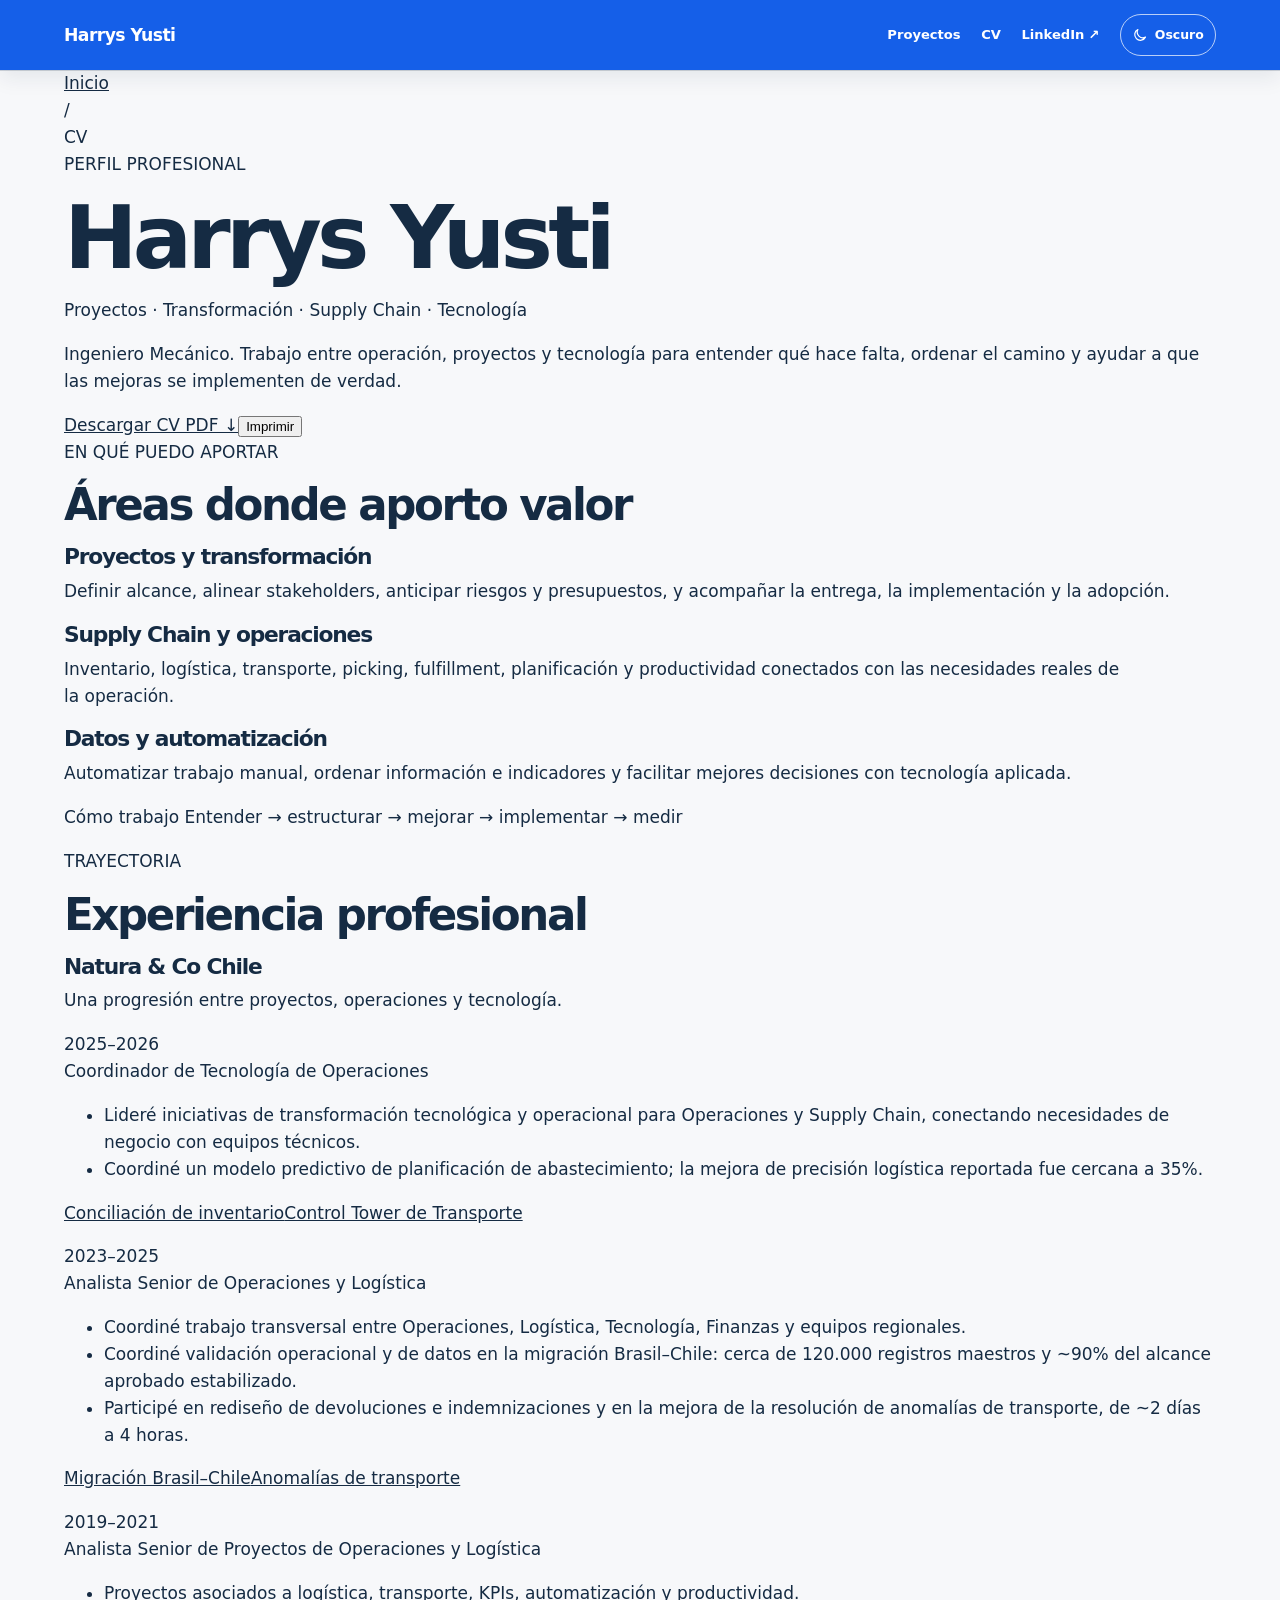
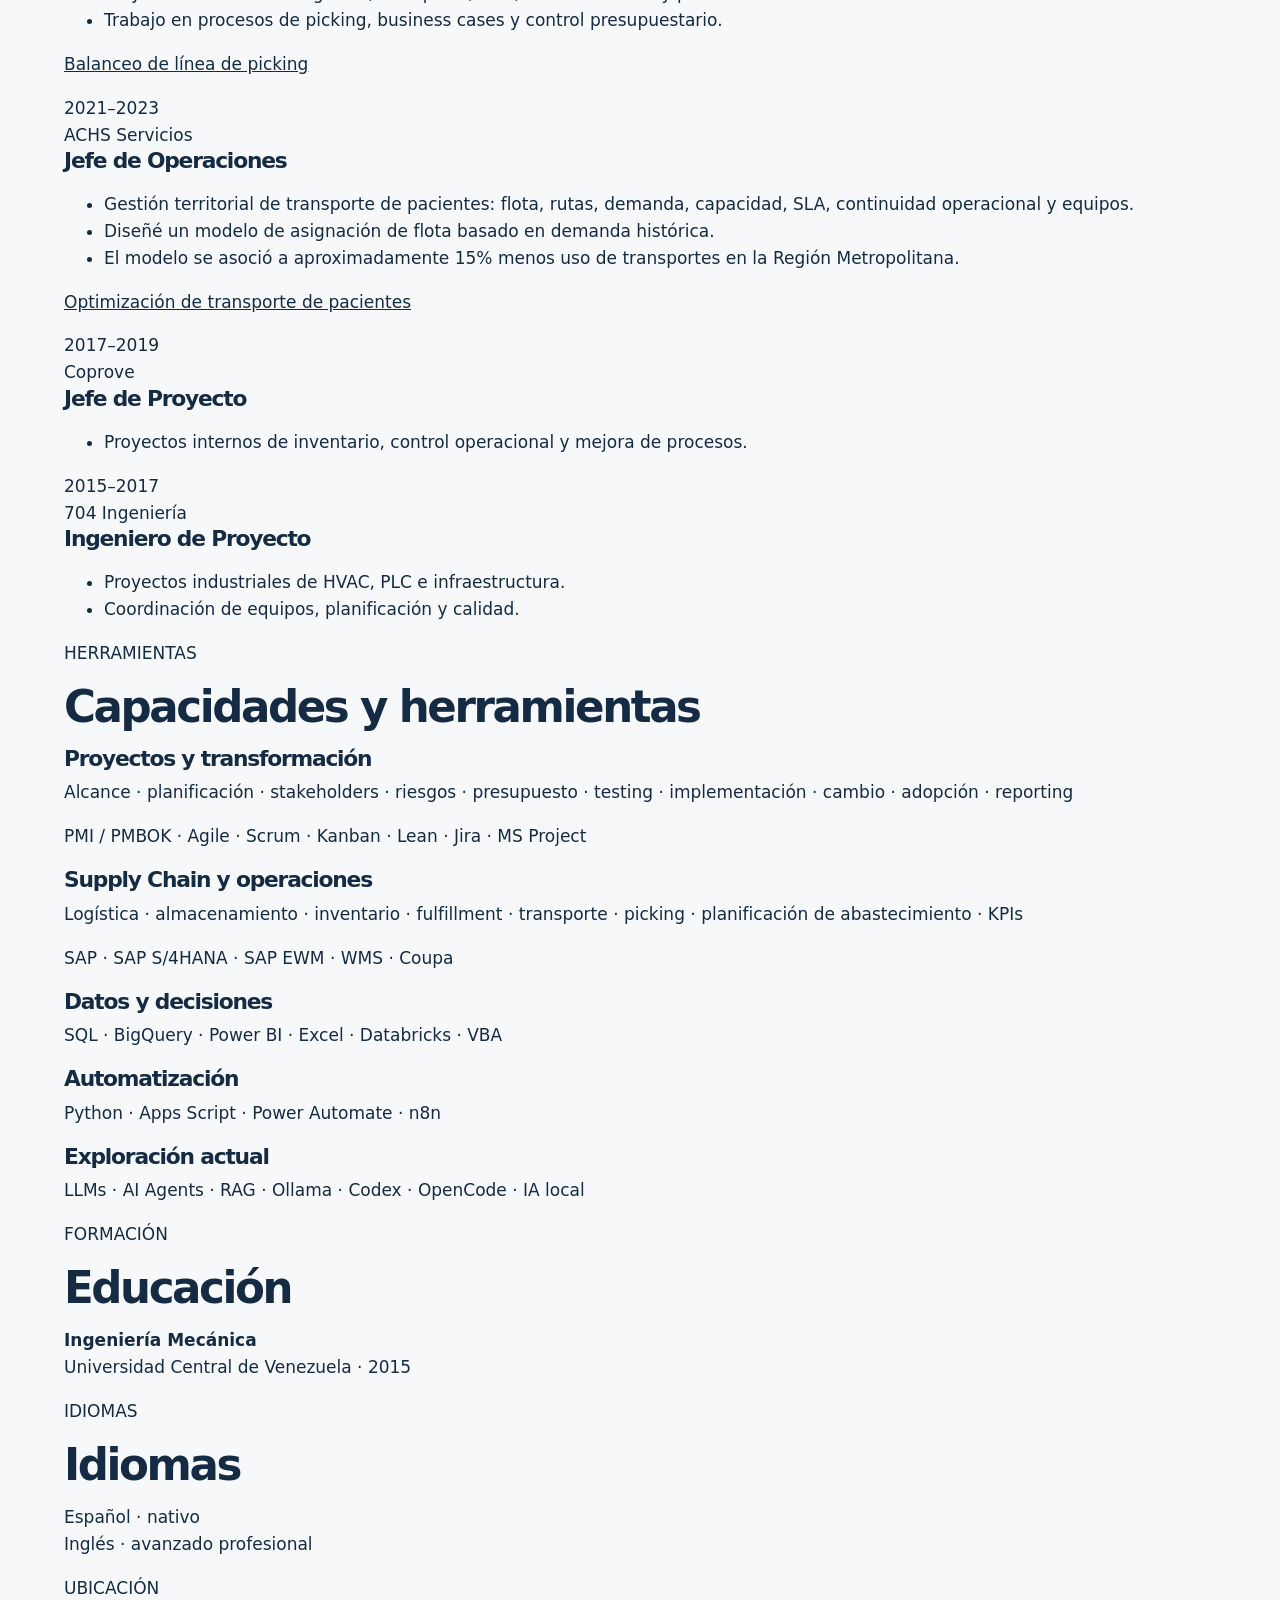
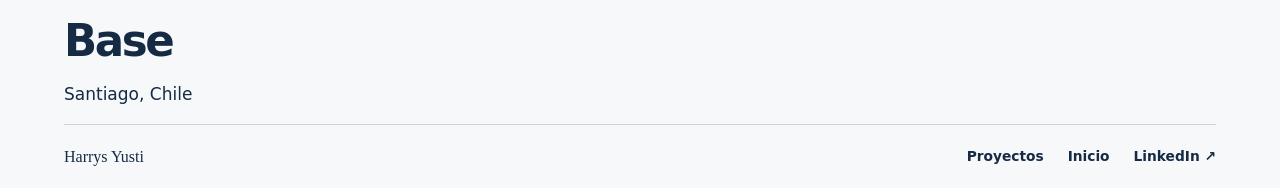
==== commit 162e5059: "feat(content): generate static routes from canonical data" ====
--- a/cv/index.html
+++ b/cv/index.html
@@ -1,92 +1 @@
-<!doctype html>
-<html lang="es">
-  <head>
-    <meta charset="utf-8">
-    <meta name="viewport" content="width=device-width, initial-scale=1">
-    <meta name="theme-color" content="#135eef">
-    <meta name="description" content="Perfil profesional de Harrys Yusti: proyectos, transformación, Supply Chain, operaciones, datos y tecnología aplicada.">
-    <meta property="og:type" content="profile">
-    <meta property="og:title" content="CV | Harrys Yusti — Proyectos, Operaciones y Supply Chain">
-    <meta property="og:description" content="Experiencia profesional, proyectos, capacidades, formación e idiomas de Harrys Yusti.">
-    <meta property="og:locale" content="es_CL">
-    <meta property="og:url" content="https://harrysxavio.github.io/cv/">
-    <meta property="og:image" content="https://harrysxavio.github.io/assets/operations-transformation-illustration.webp">
-    <meta property="og:image:alt" content="Ilustración editorial de procesos y operaciones conectadas.">
-    <meta name="twitter:card" content="summary_large_image">
-    <meta name="twitter:title" content="CV | Harrys Yusti — Proyectos, Operaciones y Supply Chain">
-    <meta name="twitter:description" content="Trayectoria en ingeniería, proyectos, operaciones y Supply Chain.">
-    <meta name="twitter:image" content="https://harrysxavio.github.io/assets/operations-transformation-illustration.webp">
-    <meta name="twitter:image:alt" content="Ilustración editorial de procesos y operaciones conectadas.">
-    <link rel="canonical" href="https://harrysxavio.github.io/cv/">
-    <link rel="icon" href="/favicon.svg" type="image/svg+xml">
-    <script>try{document.documentElement.dataset.theme=localStorage.getItem("harrys-site-theme")==="dark"?"dark":"light"}catch{document.documentElement.dataset.theme="light"}</script>
-    <link rel="stylesheet" href="/styles.css">
-    <script src="/script.js" defer></script>
-    <title>CV | Harrys Yusti — Proyectos, Operaciones y Supply Chain</title>
-    <script type="application/ld+json">
-      {"@context":"https://schema.org","@graph":[{"@type":"WebPage","@id":"https://harrysxavio.github.io/cv/","url":"https://harrysxavio.github.io/cv/","name":"CV | Harrys Yusti","inLanguage":"es","about":{"@id":"https://harrysxavio.github.io/#person"}},{"@type":"Person","@id":"https://harrysxavio.github.io/#person","name":"Harrys Yusti","url":"https://harrysxavio.github.io/","sameAs":["https://www.linkedin.com/in/h-yusti/","https://github.com/harrysxavio"]}]}
-    </script>
-  </head>
-  <body>
-    <a class="skip-link" href="#main">Saltar al contenido</a>
-    <div class="page-shell">
-      <header class="site-header" id="top">
-        <a class="wordmark" href="/" aria-label="Harrys Yusti, inicio">Harrys Yusti</a>
-        <nav class="top-nav" aria-label="Navegación principal"><a href="/projects/">Proyectos</a><a href="/cv/" aria-current="page">CV</a><a href="https://www.linkedin.com/in/h-yusti/" target="_blank" rel="noopener noreferrer">LinkedIn <span aria-hidden="true">↗</span></a></nav>
-      </header>
-      <main id="main" class="cv-page">
-        <nav class="breadcrumbs" aria-label="Ruta de navegación"><a href="/">Inicio</a><span aria-hidden="true">/</span><span aria-current="page">CV</span></nav>
-        <header class="cv-intro">
-          <div><p class="section-kicker">PERFIL PROFESIONAL</p><h1>Harrys Yusti</h1><p class="cv-positioning">Proyectos · Transformación · Supply Chain · Tecnología</p><p>Ingeniero Mecánico. Trabajo entre operación, proyectos y tecnología para entender qué hace falta, ordenar el camino y ayudar a que las mejoras se implementen de verdad.</p></div>
-          <div class="cv-actions"><a class="button-link button-link--primary cv-download" href="/cv/harrys-yusti-cv.pdf" download>Descargar CV PDF <span aria-hidden="true">↓</span></a><button class="print-button" type="button" data-action="print">Imprimir</button></div>
-        </header>
-
-        <section class="cv-section cv-value" aria-labelledby="value-title">
-          <div class="cv-section-heading"><p class="section-kicker">EN QUÉ PUEDO APORTAR</p><h2 id="value-title">Áreas donde aporto valor</h2></div>
-          <div class="cv-value-areas">
-            <article><h3>Proyectos y transformación</h3><p>Definir alcance, alinear stakeholders, anticipar riesgos y presupuestos, y acompañar la entrega, la implementación y la adopción.</p></article>
-            <article><h3>Supply Chain y operaciones</h3><p>Inventario, logística, transporte, picking, fulfillment, planificación y productividad conectados con las necesidades reales de la operación.</p></article>
-            <article><h3>Datos y automatización</h3><p>Automatizar trabajo manual, ordenar información e indicadores y facilitar mejores decisiones con tecnología aplicada.</p></article>
-            <p class="cv-workflow"><span>Cómo trabajo</span> Entender <span aria-hidden="true">→</span> estructurar <span aria-hidden="true">→</span> mejorar <span aria-hidden="true">→</span> implementar <span aria-hidden="true">→</span> medir</p>
-          </div>
-        </section>
-
-        <section class="cv-section" id="experience" aria-labelledby="experience-title">
-          <div class="cv-section-heading"><p class="section-kicker">TRAYECTORIA</p><h2 id="experience-title">Experiencia profesional</h2></div>
-          <div class="experience-ledger">
-            <article class="cv-employer">
-              <header class="cv-employer__heading"><h3>Natura &amp; Co Chile</h3><p>Una progresión entre proyectos, operaciones y tecnología.</p></header>
-              <div class="cv-role"><div class="experience-meta"><span>2025–2026</span><strong>Coordinador de Tecnología de Operaciones</strong></div><div><ul><li>Lideré iniciativas de transformación tecnológica y operacional para Operaciones y Supply Chain, conectando necesidades de negocio con equipos técnicos.</li><li>Coordiné un modelo predictivo de planificación de abastecimiento; la mejora de precisión logística reportada fue cercana a 35%.</li></ul><p class="cv-project-links"><a href="/projects/#inventory-reconciliation">Conciliación de inventario</a><a href="/projects/#control-tower">Control Tower de Transporte</a></p></div></div>
-              <div class="cv-role"><div class="experience-meta"><span>2023–2025</span><strong>Analista Senior de Operaciones y Logística</strong></div><div><ul><li>Coordiné trabajo transversal entre Operaciones, Logística, Tecnología, Finanzas y equipos regionales.</li><li>Coordiné validación operacional y de datos en la migración Brasil–Chile: cerca de 120.000 registros maestros y ~90% del alcance aprobado estabilizado.</li><li>Participé en rediseño de devoluciones e indemnizaciones y en la mejora de la resolución de anomalías de transporte, de ~2 días a 4 horas.</li></ul><p class="cv-project-links"><a href="/projects/#brazil-chile-data">Migración Brasil–Chile</a><a href="/projects/#transport-anomalies">Anomalías de transporte</a></p></div></div>
-              <div class="cv-role"><div class="experience-meta"><span>2019–2021</span><strong>Analista Senior de Proyectos de Operaciones y Logística</strong></div><div><ul><li>Proyectos asociados a logística, transporte, KPIs, automatización y productividad.</li><li>Trabajo en procesos de picking, business cases y control presupuestario.</li></ul><p class="cv-project-links"><a href="/projects/picking-line-balancing/">Balanceo de línea de picking</a></p></div></div>
-            </article>
-            <article class="cv-role">
-              <div class="experience-meta"><span>2021–2023</span><strong>ACHS Servicios</strong></div>
-              <div><h3>Jefe de Operaciones</h3><ul><li>Gestión territorial de transporte de pacientes: flota, rutas, demanda, capacidad, SLA, continuidad operacional y equipos.</li><li>Diseñé un modelo de asignación de flota basado en demanda histórica.</li><li>El modelo se asoció a aproximadamente 15% menos uso de transportes en la Región Metropolitana.</li></ul><p class="cv-project-links"><a href="/projects/patient-transport-optimization/">Optimización de transporte de pacientes</a></p></div>
-            </article>
-            <article class="cv-role"><div class="experience-meta"><span>2017–2019</span><strong>Coprove</strong></div><div><h3>Jefe de Proyecto</h3><ul><li>Proyectos internos de inventario, control operacional y mejora de procesos.</li></ul></div></article>
-            <article class="cv-role"><div class="experience-meta"><span>2015–2017</span><strong>704 Ingeniería</strong></div><div><h3>Ingeniero de Proyecto</h3><ul><li>Proyectos industriales de HVAC, PLC e infraestructura.</li><li>Coordinación de equipos, planificación y calidad.</li></ul></div></article>
-          </div>
-        </section>
-
-        <section class="cv-section" aria-labelledby="skills-title">
-          <div class="cv-section-heading"><p class="section-kicker">HERRAMIENTAS</p><h2 id="skills-title">Capacidades y herramientas</h2></div>
-          <div class="cv-skills">
-            <article><h3>Proyectos y transformación</h3><p>Alcance · planificación · stakeholders · riesgos · presupuesto · testing · implementación · cambio · adopción · reporting</p><p class="cv-tools">PMI / PMBOK · Agile · Scrum · Kanban · Lean · Jira · MS Project</p></article>
-            <article><h3>Supply Chain y operaciones</h3><p>Logística · almacenamiento · inventario · fulfillment · transporte · picking · planificación de abastecimiento · KPIs</p><p class="cv-tools">SAP · SAP S/4HANA · SAP EWM · WMS · Coupa</p></article>
-            <article><h3>Datos y decisiones</h3><p>SQL · BigQuery · Power BI · Excel · Databricks · VBA</p></article>
-            <article><h3>Automatización</h3><p>Python · Apps Script · Power Automate · n8n</p></article>
-            <article><h3>Exploración actual</h3><p>LLMs · AI Agents · RAG · Ollama · Codex · OpenCode · IA local</p></article>
-          </div>
-        </section>
-
-        <section class="cv-section cv-facts" aria-labelledby="education-title">
-          <div><p class="section-kicker">FORMACIÓN</p><h2 id="education-title">Educación</h2><p><strong>Ingeniería Mecánica</strong><br>Universidad Central de Venezuela · 2015</p></div>
-          <div><p class="section-kicker">IDIOMAS</p><h2>Idiomas</h2><p>Español · nativo<br>Inglés · avanzado profesional</p></div>
-          <div><p class="section-kicker">UBICACIÓN</p><h2>Base</h2><p>Santiago, Chile</p></div>
-        </section>
-      </main>
-      <footer class="site-footer simple-footer"><span>Harrys Yusti</span><a href="/projects/">Proyectos</a><a href="/">Inicio</a><a href="https://www.linkedin.com/in/h-yusti/" target="_blank" rel="noopener noreferrer">LinkedIn ↗</a></footer>
-    </div>
-  </body>
-</html>
+<!doctype html><html lang="es"><head><meta charset="utf-8"><meta name="viewport" content="width=device-width, initial-scale=1"><title>CV | Harrys Yusti — Proyectos, Operaciones y Supply Chain</title><meta name="description" content="Perfil profesional de Harrys Yusti: proyectos, transformación, Supply Chain, operaciones, datos y tecnología aplicada."><meta name="theme-color" content="#135eef"><meta property="og:type" content="profile"><meta property="og:title" content="CV | Harrys Yusti — Proyectos, Operaciones y Supply Chain"><meta property="og:description" content="Experiencia profesional, proyectos, capacidades, formación e idiomas de Harrys Yusti."><meta property="og:locale" content="es_CL"><meta property="og:url" content="https://harrysxavio.github.io/cv/"><meta property="og:image" content="https://harrysxavio.github.io/assets/operations-transformation-illustration.webp"><meta property="og:image:alt" content="Ilustración editorial de procesos y operaciones conectadas."><meta name="twitter:card" content="summary_large_image"><meta name="twitter:title" content="CV | Harrys Yusti — Proyectos, Operaciones y Supply Chain"><meta name="twitter:description" content="Trayectoria en ingeniería, proyectos, operaciones y Supply Chain."><meta name="twitter:image" content="https://harrysxavio.github.io/assets/operations-transformation-illustration.webp"><meta name="twitter:image:alt" content="Ilustración editorial de procesos y operaciones conectadas."><link rel="canonical" href="https://harrysxavio.github.io/cv/"><script type="application/ld+json">{"@context":"https://schema.org","@graph":[{"@type":"WebPage","@id":"https://harrysxavio.github.io/cv/","url":"https://harrysxavio.github.io/cv/","name":"CV | Harrys Yusti","inLanguage":"es","about":{"@id":"https://harrysxavio.github.io/#person"}},{"@type":"Person","@id":"https://harrysxavio.github.io/#person","name":"Harrys Yusti","url":"https://harrysxavio.github.io/","sameAs":["https://www.linkedin.com/in/h-yusti/","https://github.com/harrysxavio"]}]}</script><link rel="icon" href="/favicon.svg" type="image/svg+xml"><script>try{document.documentElement.dataset.theme=localStorage.getItem("harrys-site-theme")==="dark"?"dark":"light"}catch{document.documentElement.dataset.theme="light"}</script><link rel="stylesheet" href="/styles.css"></head><body><a class="skip-link" href="#main">Saltar al contenido</a><div class="page-shell"><header class="site-header" id="top"><a class="wordmark" href="/" aria-label="Harrys Yusti, inicio">Harrys Yusti</a><nav class="top-nav" aria-label="Navegación principal"><a href="/projects/">Proyectos</a><a href="/cv/">CV</a><a href="https://www.linkedin.com/in/h-yusti/" target="_blank" rel="noopener noreferrer">LinkedIn <span aria-hidden="true">↗</span></a></nav></header><main id="main" class="page-main page-main--cvPage"><nav aria-label="Ruta de navegación" class="content-block content-block--linkGroup"><a href="/" class="content-link">Inicio</a><div class="content-block content-block--contentGroup">/</div><div class="content-block content-block--contentGroup">CV</div></nav><div class="content-block content-block--contentGroup"><div class="content-block content-block--contentGroup"><p class="content-copy">PERFIL PROFESIONAL</p><h1 class="content-heading content-heading--1">Harrys Yusti</h1><p class="content-copy">Proyectos · Transformación · Supply Chain · Tecnología</p><p class="content-copy">Ingeniero Mecánico. Trabajo entre operación, proyectos y tecnología para entender qué hace falta, ordenar el camino y ayudar a que las mejoras se implementen de verdad.</p></div><div class="content-block content-block--contentGroup"><a href="/cv/harrys-yusti-cv.pdf" class="content-link" download>Descargar CV PDF ↓</a><button type="button" data-action="print" class="content-block content-block--actionButton">Imprimir</button></div></div><section aria-labelledby="value-title" class="content-block content-block--contentSection"><div class="content-block content-block--contentGroup"><p class="content-copy">EN QUÉ PUEDO APORTAR</p><h2 id="value-title" class="content-heading content-heading--2">Áreas donde aporto valor</h2></div><div class="content-block content-block--contentGroup"><article class="content-block content-block--contentItem"><h3 class="content-heading content-heading--3">Proyectos y transformación</h3><p class="content-copy">Definir alcance, alinear stakeholders, anticipar riesgos y presupuestos, y acompañar la entrega, la implementación y la adopción.</p></article><article class="content-block content-block--contentItem"><h3 class="content-heading content-heading--3">Supply Chain y operaciones</h3><p class="content-copy">Inventario, logística, transporte, picking, fulfillment, planificación y productividad conectados con las necesidades reales de la operación.</p></article><article class="content-block content-block--contentItem"><h3 class="content-heading content-heading--3">Datos y automatización</h3><p class="content-copy">Automatizar trabajo manual, ordenar información e indicadores y facilitar mejores decisiones con tecnología aplicada.</p></article><p class="content-copy">Cómo trabajo Entender → estructurar → mejorar → implementar → medir</p></div></section><section id="experience" aria-labelledby="experience-title" class="content-block content-block--contentSection"><div class="content-block content-block--contentGroup"><p class="content-copy">TRAYECTORIA</p><h2 id="experience-title" class="content-heading content-heading--2">Experiencia profesional</h2></div><div class="content-block content-block--contentGroup"><article class="content-block content-block--contentItem"><div class="content-block content-block--contentGroup"><h3 class="content-heading content-heading--3">Natura &amp; Co Chile</h3><p class="content-copy">Una progresión entre proyectos, operaciones y tecnología.</p></div><div class="content-block content-block--contentGroup"><div class="content-block content-block--contentGroup"><div class="content-block content-block--contentGroup">2025–2026</div><div class="content-block content-block--contentGroup">Coordinador de Tecnología de Operaciones</div></div><div class="content-block content-block--contentGroup"><ul><li>Lideré iniciativas de transformación tecnológica y operacional para Operaciones y Supply Chain, conectando necesidades de negocio con equipos técnicos.</li><li>Coordiné un modelo predictivo de planificación de abastecimiento; la mejora de precisión logística reportada fue cercana a 35%.</li></ul><p class="content-copy"><a href="/projects/#inventory-reconciliation">Conciliación de inventario</a><a href="/projects/#control-tower">Control Tower de Transporte</a></p></div></div><div class="content-block content-block--contentGroup"><div class="content-block content-block--contentGroup"><div class="content-block content-block--contentGroup">2023–2025</div><div class="content-block content-block--contentGroup">Analista Senior de Operaciones y Logística</div></div><div class="content-block content-block--contentGroup"><ul><li>Coordiné trabajo transversal entre Operaciones, Logística, Tecnología, Finanzas y equipos regionales.</li><li>Coordiné validación operacional y de datos en la migración Brasil–Chile: cerca de 120.000 registros maestros y ~90% del alcance aprobado estabilizado.</li><li>Participé en rediseño de devoluciones e indemnizaciones y en la mejora de la resolución de anomalías de transporte, de ~2 días a 4 horas.</li></ul><p class="content-copy"><a href="/projects/#brazil-chile-data">Migración Brasil–Chile</a><a href="/projects/#transport-anomalies">Anomalías de transporte</a></p></div></div><div class="content-block content-block--contentGroup"><div class="content-block content-block--contentGroup"><div class="content-block content-block--contentGroup">2019–2021</div><div class="content-block content-block--contentGroup">Analista Senior de Proyectos de Operaciones y Logística</div></div><div class="content-block content-block--contentGroup"><ul><li>Proyectos asociados a logística, transporte, KPIs, automatización y productividad.</li><li>Trabajo en procesos de picking, business cases y control presupuestario.</li></ul><p class="content-copy"><a href="/projects/picking-line-balancing/">Balanceo de línea de picking</a></p></div></div></article><article class="content-block content-block--contentItem"><div class="content-block content-block--contentGroup"><div class="content-block content-block--contentGroup">2021–2023</div><div class="content-block content-block--contentGroup">ACHS Servicios</div></div><div class="content-block content-block--contentGroup"><h3 class="content-heading content-heading--3">Jefe de Operaciones</h3><ul><li>Gestión territorial de transporte de pacientes: flota, rutas, demanda, capacidad, SLA, continuidad operacional y equipos.</li><li>Diseñé un modelo de asignación de flota basado en demanda histórica.</li><li>El modelo se asoció a aproximadamente 15% menos uso de transportes en la Región Metropolitana.</li></ul><p class="content-copy"><a href="/projects/patient-transport-optimization/">Optimización de transporte de pacientes</a></p></div></article><article class="content-block content-block--contentItem"><div class="content-block content-block--contentGroup"><div class="content-block content-block--contentGroup">2017–2019</div><div class="content-block content-block--contentGroup">Coprove</div></div><div class="content-block content-block--contentGroup"><h3 class="content-heading content-heading--3">Jefe de Proyecto</h3><ul><li>Proyectos internos de inventario, control operacional y mejora de procesos.</li></ul></div></article><article class="content-block content-block--contentItem"><div class="content-block content-block--contentGroup"><div class="content-block content-block--contentGroup">2015–2017</div><div class="content-block content-block--contentGroup">704 Ingeniería</div></div><div class="content-block content-block--contentGroup"><h3 class="content-heading content-heading--3">Ingeniero de Proyecto</h3><ul><li>Proyectos industriales de HVAC, PLC e infraestructura.</li><li>Coordinación de equipos, planificación y calidad.</li></ul></div></article></div></section><section aria-labelledby="skills-title" class="content-block content-block--contentSection"><div class="content-block content-block--contentGroup"><p class="content-copy">HERRAMIENTAS</p><h2 id="skills-title" class="content-heading content-heading--2">Capacidades y herramientas</h2></div><div class="content-block content-block--contentGroup"><article class="content-block content-block--contentItem"><h3 class="content-heading content-heading--3">Proyectos y transformación</h3><p class="content-copy">Alcance · planificación · stakeholders · riesgos · presupuesto · testing · implementación · cambio · adopción · reporting</p><p class="content-copy">PMI / PMBOK · Agile · Scrum · Kanban · Lean · Jira · MS Project</p></article><article class="content-block content-block--contentItem"><h3 class="content-heading content-heading--3">Supply Chain y operaciones</h3><p class="content-copy">Logística · almacenamiento · inventario · fulfillment · transporte · picking · planificación de abastecimiento · KPIs</p><p class="content-copy">SAP · SAP S/4HANA · SAP EWM · WMS · Coupa</p></article><article class="content-block content-block--contentItem"><h3 class="content-heading content-heading--3">Datos y decisiones</h3><p class="content-copy">SQL · BigQuery · Power BI · Excel · Databricks · VBA</p></article><article class="content-block content-block--contentItem"><h3 class="content-heading content-heading--3">Automatización</h3><p class="content-copy">Python · Apps Script · Power Automate · n8n</p></article><article class="content-block content-block--contentItem"><h3 class="content-heading content-heading--3">Exploración actual</h3><p class="content-copy">LLMs · AI Agents · RAG · Ollama · Codex · OpenCode · IA local</p></article></div></section><section aria-labelledby="education-title" class="content-block content-block--contentSection"><div class="content-block content-block--contentGroup"><p class="content-copy">FORMACIÓN</p><h2 id="education-title" class="content-heading content-heading--2">Educación</h2><p class="content-copy"><strong>Ingeniería Mecánica</strong><br>Universidad Central de Venezuela · 2015</p></div><div class="content-block content-block--contentGroup"><p class="content-copy">IDIOMAS</p><h2 class="content-heading content-heading--2">Idiomas</h2><p class="content-copy">Español · nativo<br>Inglés · avanzado profesional</p></div><div class="content-block content-block--contentGroup"><p class="content-copy">UBICACIÓN</p><h2 class="content-heading content-heading--2">Base</h2><p class="content-copy">Santiago, Chile</p></div></section></main><footer class="site-footer simple-footer"><span>Harrys Yusti</span><a href="/projects/">Proyectos</a><a href="/">Inicio</a><a href="https://www.linkedin.com/in/h-yusti/" target="_blank" rel="noopener noreferrer">LinkedIn ↗</a></footer></div><script src="/script.js" defer></script></body></html>
--- a/styles.css
+++ b/styles.css
@@ -125,16 +125,17 @@
 
 .contact-section { margin-inline: calc(-1 * var(--gutter)); padding: clamp(3.2rem, 6.5vw, 5.2rem) var(--gutter) 1rem; background: var(--ink); color: var(--paper); }
 .contact-main { max-width: 54rem; }
-.contact-section .section-kicker { color: #e18176; }
+.contact-section .section-kicker { color: var(--contact-kicker); }
 .contact-main h2 { max-width: 18ch; font-size: clamp(2.5rem, 5.3vw, 4.4rem); }
 .contact-main > p:not(.section-kicker) { max-width: 39rem; margin-bottom: 1rem; color: #d5d9dc; font-size: .94rem; }
 .contact-links { display: flex; flex-wrap: wrap; gap: .3rem 1.5rem; padding-block: 1rem; border-top: 1px solid #526173; border-bottom: 1px solid #526173; }
 .contact-links a { display: inline-flex; align-items: center; gap: .35rem; min-height: 2.75rem; color: var(--paper); font-size: .8rem; font-weight: 700; text-decoration: none; }
 .contact-links a:hover, .contact-links a:focus-visible { color: #f2a198; }
-.contact-links span { color: #e18176; }
+.contact-links span { color: var(--contact-kicker); }
 .footer-bottom { display: grid; grid-template-columns: 1fr auto auto; align-items: center; gap: .6rem 1.4rem; margin-top: 1.5rem; padding-top: .6rem; font-size: .72rem; }
 .footer-bottom > span:first-child, .simple-footer > span:first-child { font-family: var(--serif); font-size: 1rem; }
 .footer-note { color: #c6cbd0; font-family: var(--mono); font-size: .58rem; }
+.contact-section .footer-note { color: var(--paper); }
 .footer-bottom a { color: var(--paper); font-size: .7rem; }
 
 .simple-page, .projects-page, .case-page, .cv-page { min-height: 65vh; padding-bottom: clamp(3rem, 6vw, 5rem); }
@@ -595,6 +596,8 @@
   --surface: #ffffff;
   --surface-raised: #eef3f8;
   --accent-soft: #f2e7e4;
+  --contact-kicker: #e18176;
+  --contact-link-hover: #f2a198;
 }
 :root[data-theme="dark"] {
   color-scheme: dark;
@@ -609,6 +612,8 @@
   --surface: #172330;
   --surface-raised: #1c2c3c;
   --accent-soft: #392d31;
+  --contact-kicker: #a43631;
+  --contact-link-hover: #a43631;
 }
 html { scroll-padding-top: 6rem; }
 body { background: var(--paper); color: var(--ink); text-wrap: pretty; }
@@ -706,8 +711,9 @@
 .contact-main h2 { margin-bottom: .75rem; font-size: clamp(2.8rem,5vw,4.5rem); }
 .contact-main > p:not(.section-kicker) { color: var(--ink-soft); }
 .contact-links { display: grid; grid-template-columns: 1fr 1fr; gap: .4rem 1.1rem; border-top: 1px solid var(--rule-dark); border-bottom: 1px solid var(--rule-dark); }
-.contact-links a { justify-content: space-between; gap: .5rem; color: var(--ink); }
-.contact-links a:hover { color: var(--red); }
+.contact-links a { justify-content: space-between; gap: .5rem; color: inherit; }
+.contact-links a:hover { color: var(--contact-link-hover); }
+.contact-main > p:not(.section-kicker) { color: inherit; }
 .footer-bottom { grid-column: 1 / -1; margin-top: .7rem; border-color: var(--rule); }
 .career-arc::before { background: var(--rule-dark); }
 .career-arc li::before { border-color: var(--paper); }
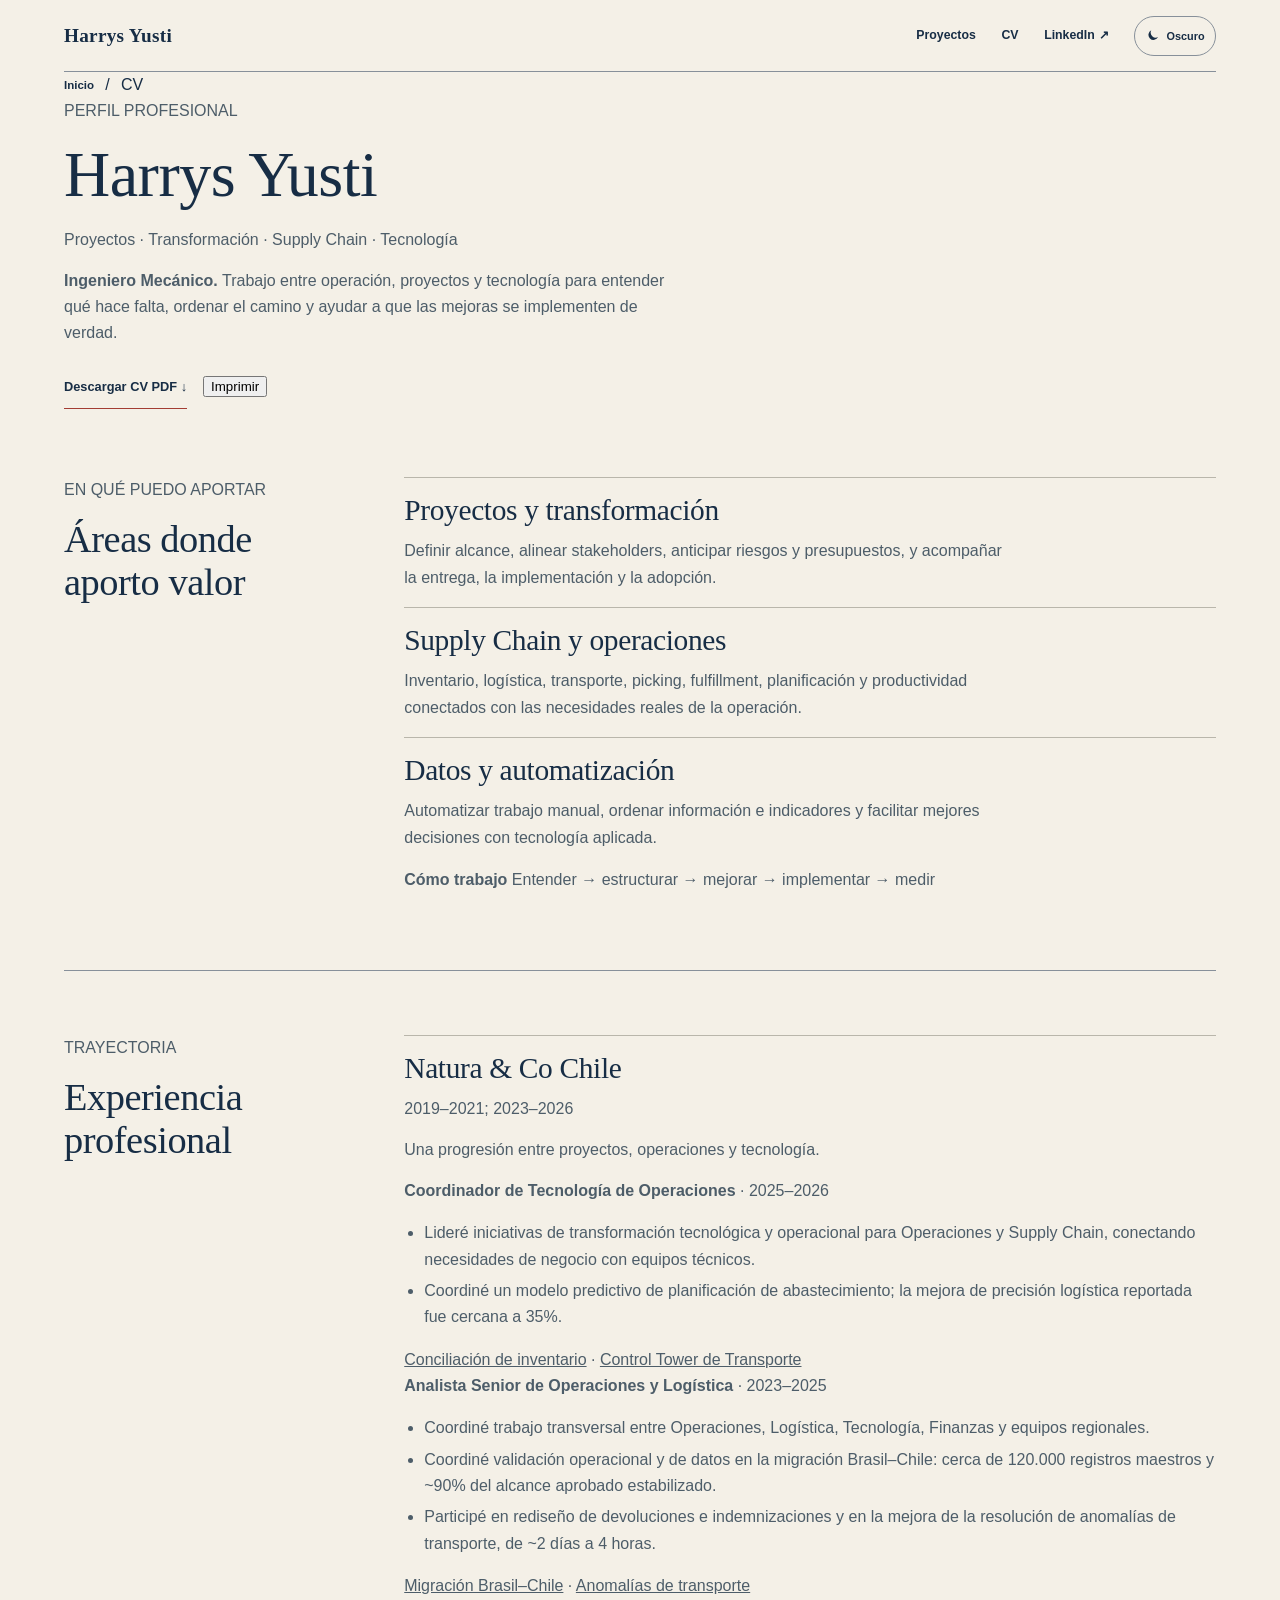
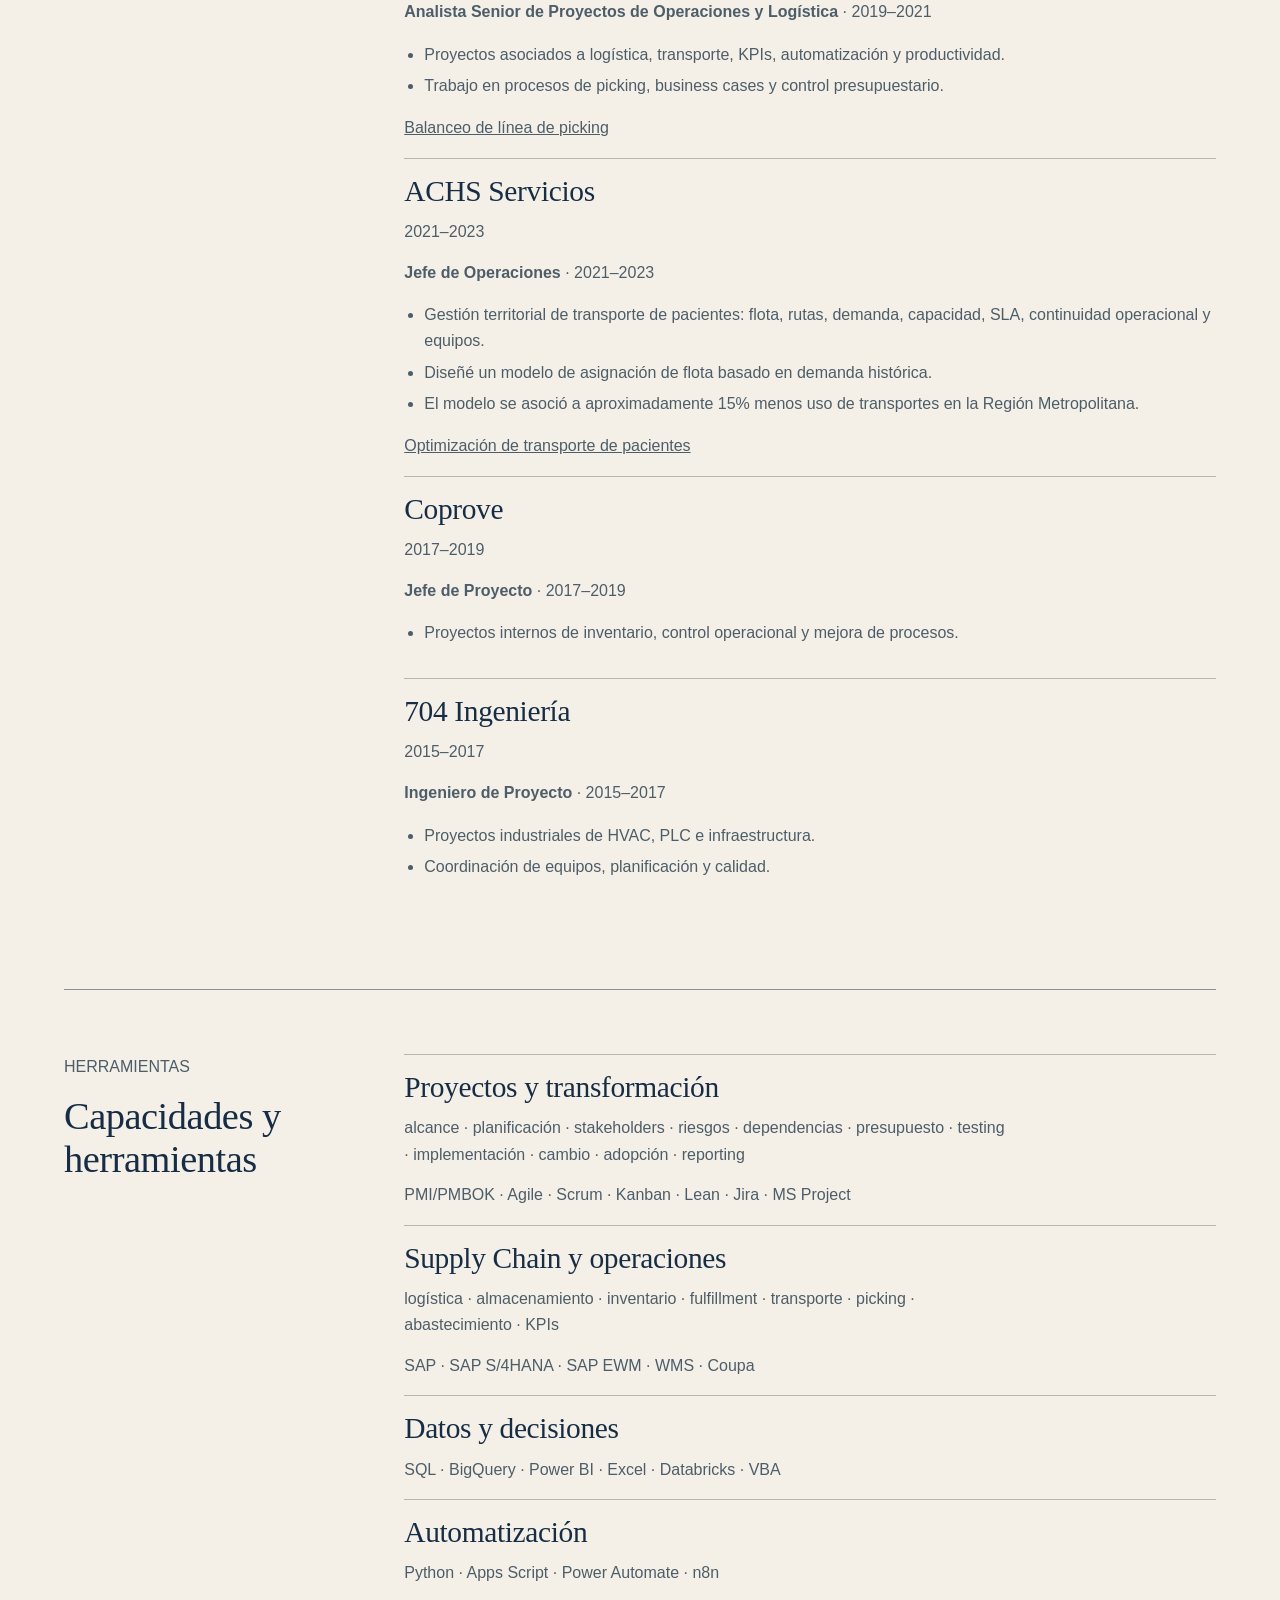
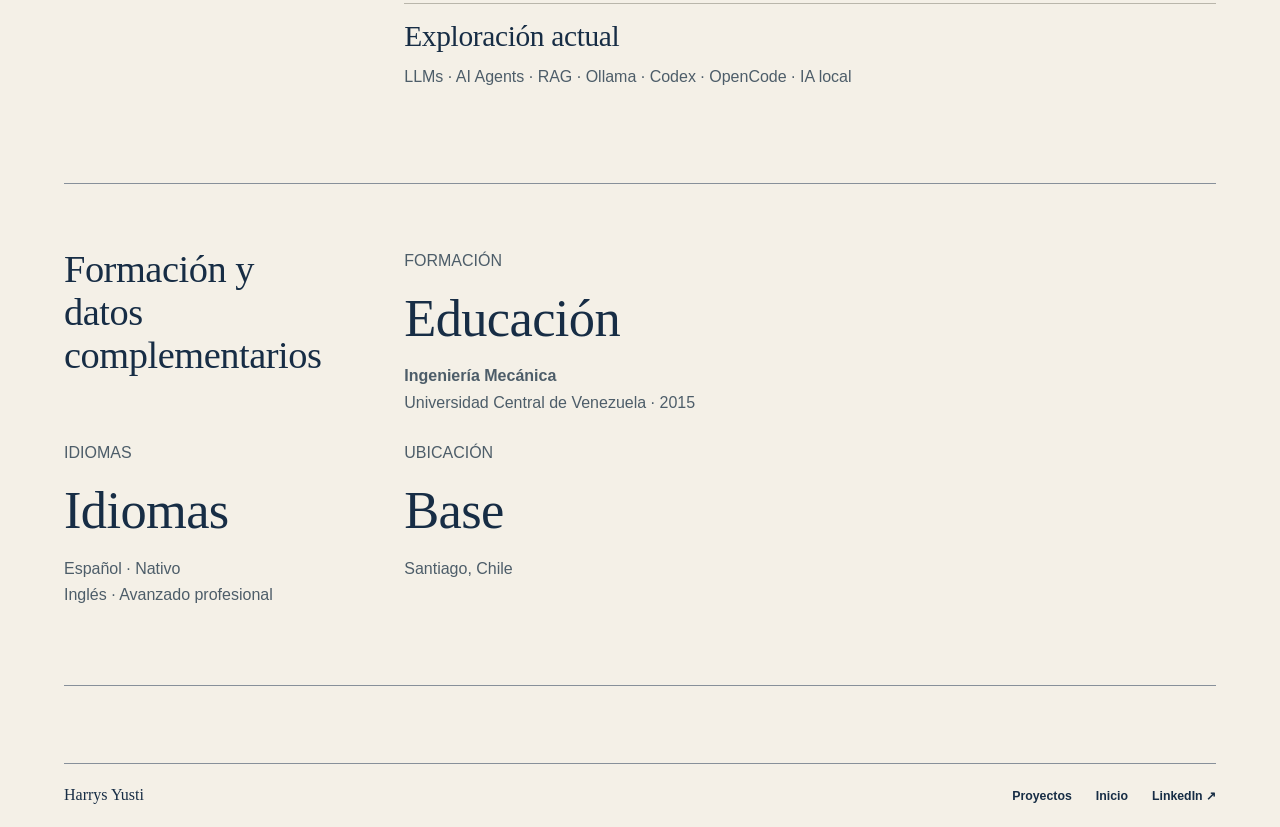
==== commit 0ae6bc36: "fix(content): render CV from semantic profile data" ====
--- a/cv/index.html
+++ b/cv/index.html
@@ -1 +1 @@
-<!doctype html><html lang="es"><head><meta charset="utf-8"><meta name="viewport" content="width=device-width, initial-scale=1"><title>CV | Harrys Yusti — Proyectos, Operaciones y Supply Chain</title><meta name="description" content="Perfil profesional de Harrys Yusti: proyectos, transformación, Supply Chain, operaciones, datos y tecnología aplicada."><meta name="theme-color" content="#135eef"><meta property="og:type" content="profile"><meta property="og:title" content="CV | Harrys Yusti — Proyectos, Operaciones y Supply Chain"><meta property="og:description" content="Experiencia profesional, proyectos, capacidades, formación e idiomas de Harrys Yusti."><meta property="og:locale" content="es_CL"><meta property="og:url" content="https://harrysxavio.github.io/cv/"><meta property="og:image" content="https://harrysxavio.github.io/assets/operations-transformation-illustration.webp"><meta property="og:image:alt" content="Ilustración editorial de procesos y operaciones conectadas."><meta name="twitter:card" content="summary_large_image"><meta name="twitter:title" content="CV | Harrys Yusti — Proyectos, Operaciones y Supply Chain"><meta name="twitter:description" content="Trayectoria en ingeniería, proyectos, operaciones y Supply Chain."><meta name="twitter:image" content="https://harrysxavio.github.io/assets/operations-transformation-illustration.webp"><meta name="twitter:image:alt" content="Ilustración editorial de procesos y operaciones conectadas."><link rel="canonical" href="https://harrysxavio.github.io/cv/"><script type="application/ld+json">{"@context":"https://schema.org","@graph":[{"@type":"WebPage","@id":"https://harrysxavio.github.io/cv/","url":"https://harrysxavio.github.io/cv/","name":"CV | Harrys Yusti","inLanguage":"es","about":{"@id":"https://harrysxavio.github.io/#person"}},{"@type":"Person","@id":"https://harrysxavio.github.io/#person","name":"Harrys Yusti","url":"https://harrysxavio.github.io/","sameAs":["https://www.linkedin.com/in/h-yusti/","https://github.com/harrysxavio"]}]}</script><link rel="icon" href="/favicon.svg" type="image/svg+xml"><script>try{document.documentElement.dataset.theme=localStorage.getItem("harrys-site-theme")==="dark"?"dark":"light"}catch{document.documentElement.dataset.theme="light"}</script><link rel="stylesheet" href="/styles.css"></head><body><a class="skip-link" href="#main">Saltar al contenido</a><div class="page-shell"><header class="site-header" id="top"><a class="wordmark" href="/" aria-label="Harrys Yusti, inicio">Harrys Yusti</a><nav class="top-nav" aria-label="Navegación principal"><a href="/projects/">Proyectos</a><a href="/cv/">CV</a><a href="https://www.linkedin.com/in/h-yusti/" target="_blank" rel="noopener noreferrer">LinkedIn <span aria-hidden="true">↗</span></a></nav></header><main id="main" class="page-main page-main--cvPage"><nav aria-label="Ruta de navegación" class="content-block content-block--linkGroup"><a href="/" class="content-link">Inicio</a><div class="content-block content-block--contentGroup">/</div><div class="content-block content-block--contentGroup">CV</div></nav><div class="content-block content-block--contentGroup"><div class="content-block content-block--contentGroup"><p class="content-copy">PERFIL PROFESIONAL</p><h1 class="content-heading content-heading--1">Harrys Yusti</h1><p class="content-copy">Proyectos · Transformación · Supply Chain · Tecnología</p><p class="content-copy">Ingeniero Mecánico. Trabajo entre operación, proyectos y tecnología para entender qué hace falta, ordenar el camino y ayudar a que las mejoras se implementen de verdad.</p></div><div class="content-block content-block--contentGroup"><a href="/cv/harrys-yusti-cv.pdf" class="content-link" download>Descargar CV PDF ↓</a><button type="button" data-action="print" class="content-block content-block--actionButton">Imprimir</button></div></div><section aria-labelledby="value-title" class="content-block content-block--contentSection"><div class="content-block content-block--contentGroup"><p class="content-copy">EN QUÉ PUEDO APORTAR</p><h2 id="value-title" class="content-heading content-heading--2">Áreas donde aporto valor</h2></div><div class="content-block content-block--contentGroup"><article class="content-block content-block--contentItem"><h3 class="content-heading content-heading--3">Proyectos y transformación</h3><p class="content-copy">Definir alcance, alinear stakeholders, anticipar riesgos y presupuestos, y acompañar la entrega, la implementación y la adopción.</p></article><article class="content-block content-block--contentItem"><h3 class="content-heading content-heading--3">Supply Chain y operaciones</h3><p class="content-copy">Inventario, logística, transporte, picking, fulfillment, planificación y productividad conectados con las necesidades reales de la operación.</p></article><article class="content-block content-block--contentItem"><h3 class="content-heading content-heading--3">Datos y automatización</h3><p class="content-copy">Automatizar trabajo manual, ordenar información e indicadores y facilitar mejores decisiones con tecnología aplicada.</p></article><p class="content-copy">Cómo trabajo Entender → estructurar → mejorar → implementar → medir</p></div></section><section id="experience" aria-labelledby="experience-title" class="content-block content-block--contentSection"><div class="content-block content-block--contentGroup"><p class="content-copy">TRAYECTORIA</p><h2 id="experience-title" class="content-heading content-heading--2">Experiencia profesional</h2></div><div class="content-block content-block--contentGroup"><article class="content-block content-block--contentItem"><div class="content-block content-block--contentGroup"><h3 class="content-heading content-heading--3">Natura &amp; Co Chile</h3><p class="content-copy">Una progresión entre proyectos, operaciones y tecnología.</p></div><div class="content-block content-block--contentGroup"><div class="content-block content-block--contentGroup"><div class="content-block content-block--contentGroup">2025–2026</div><div class="content-block content-block--contentGroup">Coordinador de Tecnología de Operaciones</div></div><div class="content-block content-block--contentGroup"><ul><li>Lideré iniciativas de transformación tecnológica y operacional para Operaciones y Supply Chain, conectando necesidades de negocio con equipos técnicos.</li><li>Coordiné un modelo predictivo de planificación de abastecimiento; la mejora de precisión logística reportada fue cercana a 35%.</li></ul><p class="content-copy"><a href="/projects/#inventory-reconciliation">Conciliación de inventario</a><a href="/projects/#control-tower">Control Tower de Transporte</a></p></div></div><div class="content-block content-block--contentGroup"><div class="content-block content-block--contentGroup"><div class="content-block content-block--contentGroup">2023–2025</div><div class="content-block content-block--contentGroup">Analista Senior de Operaciones y Logística</div></div><div class="content-block content-block--contentGroup"><ul><li>Coordiné trabajo transversal entre Operaciones, Logística, Tecnología, Finanzas y equipos regionales.</li><li>Coordiné validación operacional y de datos en la migración Brasil–Chile: cerca de 120.000 registros maestros y ~90% del alcance aprobado estabilizado.</li><li>Participé en rediseño de devoluciones e indemnizaciones y en la mejora de la resolución de anomalías de transporte, de ~2 días a 4 horas.</li></ul><p class="content-copy"><a href="/projects/#brazil-chile-data">Migración Brasil–Chile</a><a href="/projects/#transport-anomalies">Anomalías de transporte</a></p></div></div><div class="content-block content-block--contentGroup"><div class="content-block content-block--contentGroup"><div class="content-block content-block--contentGroup">2019–2021</div><div class="content-block content-block--contentGroup">Analista Senior de Proyectos de Operaciones y Logística</div></div><div class="content-block content-block--contentGroup"><ul><li>Proyectos asociados a logística, transporte, KPIs, automatización y productividad.</li><li>Trabajo en procesos de picking, business cases y control presupuestario.</li></ul><p class="content-copy"><a href="/projects/picking-line-balancing/">Balanceo de línea de picking</a></p></div></div></article><article class="content-block content-block--contentItem"><div class="content-block content-block--contentGroup"><div class="content-block content-block--contentGroup">2021–2023</div><div class="content-block content-block--contentGroup">ACHS Servicios</div></div><div class="content-block content-block--contentGroup"><h3 class="content-heading content-heading--3">Jefe de Operaciones</h3><ul><li>Gestión territorial de transporte de pacientes: flota, rutas, demanda, capacidad, SLA, continuidad operacional y equipos.</li><li>Diseñé un modelo de asignación de flota basado en demanda histórica.</li><li>El modelo se asoció a aproximadamente 15% menos uso de transportes en la Región Metropolitana.</li></ul><p class="content-copy"><a href="/projects/patient-transport-optimization/">Optimización de transporte de pacientes</a></p></div></article><article class="content-block content-block--contentItem"><div class="content-block content-block--contentGroup"><div class="content-block content-block--contentGroup">2017–2019</div><div class="content-block content-block--contentGroup">Coprove</div></div><div class="content-block content-block--contentGroup"><h3 class="content-heading content-heading--3">Jefe de Proyecto</h3><ul><li>Proyectos internos de inventario, control operacional y mejora de procesos.</li></ul></div></article><article class="content-block content-block--contentItem"><div class="content-block content-block--contentGroup"><div class="content-block content-block--contentGroup">2015–2017</div><div class="content-block content-block--contentGroup">704 Ingeniería</div></div><div class="content-block content-block--contentGroup"><h3 class="content-heading content-heading--3">Ingeniero de Proyecto</h3><ul><li>Proyectos industriales de HVAC, PLC e infraestructura.</li><li>Coordinación de equipos, planificación y calidad.</li></ul></div></article></div></section><section aria-labelledby="skills-title" class="content-block content-block--contentSection"><div class="content-block content-block--contentGroup"><p class="content-copy">HERRAMIENTAS</p><h2 id="skills-title" class="content-heading content-heading--2">Capacidades y herramientas</h2></div><div class="content-block content-block--contentGroup"><article class="content-block content-block--contentItem"><h3 class="content-heading content-heading--3">Proyectos y transformación</h3><p class="content-copy">Alcance · planificación · stakeholders · riesgos · presupuesto · testing · implementación · cambio · adopción · reporting</p><p class="content-copy">PMI / PMBOK · Agile · Scrum · Kanban · Lean · Jira · MS Project</p></article><article class="content-block content-block--contentItem"><h3 class="content-heading content-heading--3">Supply Chain y operaciones</h3><p class="content-copy">Logística · almacenamiento · inventario · fulfillment · transporte · picking · planificación de abastecimiento · KPIs</p><p class="content-copy">SAP · SAP S/4HANA · SAP EWM · WMS · Coupa</p></article><article class="content-block content-block--contentItem"><h3 class="content-heading content-heading--3">Datos y decisiones</h3><p class="content-copy">SQL · BigQuery · Power BI · Excel · Databricks · VBA</p></article><article class="content-block content-block--contentItem"><h3 class="content-heading content-heading--3">Automatización</h3><p class="content-copy">Python · Apps Script · Power Automate · n8n</p></article><article class="content-block content-block--contentItem"><h3 class="content-heading content-heading--3">Exploración actual</h3><p class="content-copy">LLMs · AI Agents · RAG · Ollama · Codex · OpenCode · IA local</p></article></div></section><section aria-labelledby="education-title" class="content-block content-block--contentSection"><div class="content-block content-block--contentGroup"><p class="content-copy">FORMACIÓN</p><h2 id="education-title" class="content-heading content-heading--2">Educación</h2><p class="content-copy"><strong>Ingeniería Mecánica</strong><br>Universidad Central de Venezuela · 2015</p></div><div class="content-block content-block--contentGroup"><p class="content-copy">IDIOMAS</p><h2 class="content-heading content-heading--2">Idiomas</h2><p class="content-copy">Español · nativo<br>Inglés · avanzado profesional</p></div><div class="content-block content-block--contentGroup"><p class="content-copy">UBICACIÓN</p><h2 class="content-heading content-heading--2">Base</h2><p class="content-copy">Santiago, Chile</p></div></section></main><footer class="site-footer simple-footer"><span>Harrys Yusti</span><a href="/projects/">Proyectos</a><a href="/">Inicio</a><a href="https://www.linkedin.com/in/h-yusti/" target="_blank" rel="noopener noreferrer">LinkedIn ↗</a></footer></div><script src="/script.js" defer></script></body></html>
+<!doctype html><html lang="es"><head><meta charset="utf-8"><meta name="viewport" content="width=device-width, initial-scale=1"><title>CV | Harrys Yusti — Proyectos, Operaciones y Supply Chain</title><meta name="description" content="Perfil profesional de Harrys Yusti: proyectos, transformación, Supply Chain, operaciones, datos y tecnología aplicada."><meta name="theme-color" content="#135eef"><meta property="og:type" content="profile"><meta property="og:title" content="CV | Harrys Yusti — Proyectos, Operaciones y Supply Chain"><meta property="og:description" content="Experiencia profesional, proyectos, capacidades, formación e idiomas de Harrys Yusti."><meta property="og:locale" content="es_CL"><meta property="og:url" content="https://harrysxavio.github.io/cv/"><meta property="og:image" content="https://harrysxavio.github.io/assets/operations-transformation-illustration.webp"><meta property="og:image:alt" content="Ilustración editorial de procesos y operaciones conectadas."><meta name="twitter:card" content="summary_large_image"><meta name="twitter:title" content="CV | Harrys Yusti — Proyectos, Operaciones y Supply Chain"><meta name="twitter:description" content="Trayectoria en ingeniería, proyectos, operaciones y Supply Chain."><meta name="twitter:image" content="https://harrysxavio.github.io/assets/operations-transformation-illustration.webp"><meta name="twitter:image:alt" content="Ilustración editorial de procesos y operaciones conectadas."><link rel="canonical" href="https://harrysxavio.github.io/cv/"><script type="application/ld+json">{"@context":"https://schema.org","@graph":[{"@type":"WebPage","@id":"https://harrysxavio.github.io/cv/","url":"https://harrysxavio.github.io/cv/","name":"CV | Harrys Yusti","inLanguage":"es","about":{"@id":"https://harrysxavio.github.io/#person"}},{"@type":"Person","@id":"https://harrysxavio.github.io/#person","name":"Harrys Yusti","url":"https://harrysxavio.github.io/","sameAs":["https://www.linkedin.com/in/h-yusti/","https://github.com/harrysxavio"]}]}</script><link rel="icon" href="/favicon.svg" type="image/svg+xml"><script>try{document.documentElement.dataset.theme=localStorage.getItem("harrys-site-theme")==="dark"?"dark":"light"}catch{document.documentElement.dataset.theme="light"}</script><link rel="stylesheet" href="/styles.css"></head><body><a class="skip-link" href="#main">Saltar al contenido</a><div class="page-shell"><header class="site-header" id="top"><a class="wordmark" href="/" aria-label="Harrys Yusti, inicio">Harrys Yusti</a><nav class="top-nav" aria-label="Navegación principal"><a href="/projects/">Proyectos</a><a href="/cv/">CV</a><a href="https://www.linkedin.com/in/h-yusti/" target="_blank" rel="noopener noreferrer">LinkedIn <span aria-hidden="true">↗</span></a></nav></header><main id="main" class="page-main page-main--cvPage"><nav aria-label="Ruta de navegación" class="content-block content-block--linkGroup"><a href="/" class="content-link">Inicio</a><div class="content-block content-block--contentGroup">/</div><div class="content-block content-block--contentGroup">CV</div></nav><div class="content-block content-block--contentGroup"><p class="content-copy">PERFIL PROFESIONAL</p><h1 class="content-heading content-heading--1">Harrys Yusti</h1><p class="content-copy">Proyectos · Transformación · Supply Chain · Tecnología</p><p class="content-copy"><strong>Ingeniero Mecánico.</strong> Trabajo entre operación, proyectos y tecnología para entender qué hace falta, ordenar el camino y ayudar a que las mejoras se implementen de verdad.</p></div><div class="content-block content-block--contentGroup"><a class="content-link" href="/cv/harrys-yusti-cv.pdf" download>Descargar CV PDF ↓</a><button type="button" data-action="print" class="content-block content-block--actionButton">Imprimir</button></div><section id="value" aria-labelledby="value-title" class="content-block content-block--contentSection"><div class="content-block content-block--contentGroup"><p class="content-copy">EN QUÉ PUEDO APORTAR</p><h2 id="value-title" class="content-heading content-heading--2">Áreas donde aporto valor</h2></div><div class="content-block content-block--contentGroup"><article class="content-block content-block--contentItem"><h3 class="content-heading content-heading--3">Proyectos y transformación</h3><p class="content-copy">Definir alcance, alinear stakeholders, anticipar riesgos y presupuestos, y acompañar la entrega, la implementación y la adopción.</p></article><article class="content-block content-block--contentItem"><h3 class="content-heading content-heading--3">Supply Chain y operaciones</h3><p class="content-copy">Inventario, logística, transporte, picking, fulfillment, planificación y productividad conectados con las necesidades reales de la operación.</p></article><article class="content-block content-block--contentItem"><h3 class="content-heading content-heading--3">Datos y automatización</h3><p class="content-copy">Automatizar trabajo manual, ordenar información e indicadores y facilitar mejores decisiones con tecnología aplicada.</p></article><p class="content-copy"><strong>Cómo trabajo</strong> Entender → estructurar → mejorar → implementar → medir</p></div></section><section id="experience" aria-labelledby="experience-title" class="content-block content-block--contentSection"><div class="content-block content-block--contentGroup"><p class="content-copy">TRAYECTORIA</p><h2 id="experience-title" class="content-heading content-heading--2">Experiencia profesional</h2></div><div class="content-block content-block--contentGroup"><article class="content-block content-block--contentItem"><h3 class="content-heading content-heading--3">Natura &amp; Co Chile</h3><p class="content-copy">2019–2021; 2023–2026</p><p class="content-copy">Una progresión entre proyectos, operaciones y tecnología.</p><div class="content-block content-block--contentGroup"><p class="content-copy"><strong>Coordinador de Tecnología de Operaciones</strong> · 2025–2026</p><ul><li>Lideré iniciativas de transformación tecnológica y operacional para Operaciones y Supply Chain, conectando necesidades de negocio con equipos técnicos.</li><li>Coordiné un modelo predictivo de planificación de abastecimiento; la mejora de precisión logística reportada fue cercana a 35%.</li></ul><p class="content-copy"><a href="/projects/#inventory-reconciliation">Conciliación de inventario</a> · <a href="/projects/#control-tower">Control Tower de Transporte</a></p></div><div class="content-block content-block--contentGroup"><p class="content-copy"><strong>Analista Senior de Operaciones y Logística</strong> · 2023–2025</p><ul><li>Coordiné trabajo transversal entre Operaciones, Logística, Tecnología, Finanzas y equipos regionales.</li><li>Coordiné validación operacional y de datos en la migración Brasil–Chile: cerca de 120.000 registros maestros y ~90% del alcance aprobado estabilizado.</li><li>Participé en rediseño de devoluciones e indemnizaciones y en la mejora de la resolución de anomalías de transporte, de ~2 días a 4 horas.</li></ul><p class="content-copy"><a href="/projects/#brazil-chile-data">Migración Brasil–Chile</a> · <a href="/projects/#transport-anomalies">Anomalías de transporte</a></p></div><div class="content-block content-block--contentGroup"><p class="content-copy"><strong>Analista Senior de Proyectos de Operaciones y Logística</strong> · 2019–2021</p><ul><li>Proyectos asociados a logística, transporte, KPIs, automatización y productividad.</li><li>Trabajo en procesos de picking, business cases y control presupuestario.</li></ul><p class="content-copy"><a href="/projects/picking-line-balancing/">Balanceo de línea de picking</a></p></div></article><article class="content-block content-block--contentItem"><h3 class="content-heading content-heading--3">ACHS Servicios</h3><p class="content-copy">2021–2023</p><div class="content-block content-block--contentGroup"><p class="content-copy"><strong>Jefe de Operaciones</strong> · 2021–2023</p><ul><li>Gestión territorial de transporte de pacientes: flota, rutas, demanda, capacidad, SLA, continuidad operacional y equipos.</li><li>Diseñé un modelo de asignación de flota basado en demanda histórica.</li><li>El modelo se asoció a aproximadamente 15% menos uso de transportes en la Región Metropolitana.</li></ul><p class="content-copy"><a href="/projects/patient-transport-optimization/">Optimización de transporte de pacientes</a></p></div></article><article class="content-block content-block--contentItem"><h3 class="content-heading content-heading--3">Coprove</h3><p class="content-copy">2017–2019</p><div class="content-block content-block--contentGroup"><p class="content-copy"><strong>Jefe de Proyecto</strong> · 2017–2019</p><ul><li>Proyectos internos de inventario, control operacional y mejora de procesos.</li></ul></div></article><article class="content-block content-block--contentItem"><h3 class="content-heading content-heading--3">704 Ingeniería</h3><p class="content-copy">2015–2017</p><div class="content-block content-block--contentGroup"><p class="content-copy"><strong>Ingeniero de Proyecto</strong> · 2015–2017</p><ul><li>Proyectos industriales de HVAC, PLC e infraestructura.</li><li>Coordinación de equipos, planificación y calidad.</li></ul></div></article></div></section><section id="skills" aria-labelledby="skills-title" class="content-block content-block--contentSection"><div class="content-block content-block--contentGroup"><p class="content-copy">HERRAMIENTAS</p><h2 id="skills-title" class="content-heading content-heading--2">Capacidades y herramientas</h2></div><div class="content-block content-block--contentGroup"><article class="content-block content-block--contentItem"><h3 class="content-heading content-heading--3">Proyectos y transformación</h3><p class="content-copy">alcance · planificación · stakeholders · riesgos · dependencias · presupuesto · testing · implementación · cambio · adopción · reporting</p><p class="content-copy">PMI/PMBOK · Agile · Scrum · Kanban · Lean · Jira · MS Project</p></article><article class="content-block content-block--contentItem"><h3 class="content-heading content-heading--3">Supply Chain y operaciones</h3><p class="content-copy">logística · almacenamiento · inventario · fulfillment · transporte · picking · abastecimiento · KPIs</p><p class="content-copy">SAP · SAP S/4HANA · SAP EWM · WMS · Coupa</p></article><article class="content-block content-block--contentItem"><h3 class="content-heading content-heading--3">Datos y decisiones</h3><p class="content-copy">SQL · BigQuery · Power BI · Excel · Databricks · VBA</p></article><article class="content-block content-block--contentItem"><h3 class="content-heading content-heading--3">Automatización</h3><p class="content-copy">Python · Apps Script · Power Automate · n8n</p></article><article class="content-block content-block--contentItem"><h3 class="content-heading content-heading--3">Exploración actual</h3><p class="content-copy">LLMs · AI Agents · RAG · Ollama · Codex · OpenCode · IA local</p></article></div></section><section aria-label="Formación y datos complementarios" class="content-block content-block--contentSection"><div class="content-block content-block--contentGroup"><h2 class="content-heading content-heading--2">Formación y datos complementarios</h2></div><div class="content-block content-block--contentGroup"><p class="content-copy">FORMACIÓN</p><h2 class="content-heading content-heading--2">Educación</h2><p class="content-copy"><strong>Ingeniería Mecánica</strong><br>Universidad Central de Venezuela · 2015</p></div><div class="content-block content-block--contentGroup"><p class="content-copy">IDIOMAS</p><h2 class="content-heading content-heading--2">Idiomas</h2><p class="content-copy">Español · Nativo<br>Inglés · Avanzado profesional</p></div><div class="content-block content-block--contentGroup"><p class="content-copy">UBICACIÓN</p><h2 class="content-heading content-heading--2">Base</h2><p class="content-copy">Santiago, Chile</p></div></section></main><footer class="site-footer simple-footer"><span>Harrys Yusti</span><a href="/projects/">Proyectos</a><a href="/">Inicio</a><a href="https://www.linkedin.com/in/h-yusti/" target="_blank" rel="noopener noreferrer">LinkedIn ↗</a></footer></div><script src="/script.js" defer></script></body></html>
--- a/styles.css
+++ b/styles.css
@@ -2,12 +2,15 @@
   color-scheme: light;
   --paper: #f4f0e7;
   --paper-deep: #ece6da;
+  --surface: #fbf9f4;
+  --surface-raised: #fffdf8;
   --ink: #172d45;
   --ink-soft: #4d5d69;
   --red: #a33d34;
   --blue: #d7e3e9;
   --rule: #b9b6ab;
   --rule-dark: #87909a;
+  --contact-kicker: #e18176;
   --serif: Georgia, "Times New Roman", serif;
   --sans: Arial, Helvetica, sans-serif;
   --mono: "Courier New", Courier, monospace;
@@ -15,949 +18,180 @@
   --gutter: clamp(1rem, 5vw, 4.5rem);
 }
 
+:root[data-theme="dark"] {
+  color-scheme: dark;
+  --paper: #101822;
+  --paper-deep: #172435;
+  --surface: #172435;
+  --surface-raised: #1d2d40;
+  --ink: #f0ede5;
+  --ink-soft: #c0c9d0;
+  --red: #f08a7e;
+  --blue: #20374a;
+  --rule: #35495b;
+  --rule-dark: #607285;
+  --contact-kicker: #f08a7e;
+}
+
 * { box-sizing: border-box; }
 html { scroll-behavior: smooth; scroll-padding-top: 1rem; }
 body { margin: 0; background: var(--paper); color: var(--ink); font-family: var(--sans); font-size: 1rem; line-height: 1.65; -webkit-font-smoothing: antialiased; }
 img { display: block; max-width: 100%; height: auto; }
 a { color: inherit; }
-a:focus-visible, button:focus-visible, summary:focus-visible { outline: 3px solid var(--red); outline-offset: 4px; }
+a:focus-visible, button:focus-visible, input:focus-visible, summary:focus-visible { outline: 3px solid var(--red); outline-offset: 4px; }
 ::selection { background: var(--blue); color: var(--ink); }
+[hidden] { display: none !important; }
 .page-shell { max-width: 100rem; margin-inline: auto; padding-inline: var(--gutter); }
 .skip-link { position: fixed; z-index: 10; top: .75rem; left: .75rem; transform: translateY(-160%); padding: .65rem .9rem; background: var(--ink); color: var(--paper); font-weight: 700; }
 .skip-link:focus { transform: translateY(0); }
-.site-header { display: flex; align-items: center; justify-content: space-between; gap: 1rem 2rem; min-height: 4.25rem; border-bottom: 1px solid var(--rule-dark); }
-.wordmark { color: var(--ink); font-family: var(--serif); font-size: 1.2rem; font-weight: 700; letter-spacing: -.035em; text-decoration: none; }
+.site-header { display: flex; align-items: center; justify-content: space-between; gap: 1rem 2rem; min-height: 4.5rem; border-bottom: 1px solid var(--rule-dark); }
+.wordmark { flex: 0 1 auto; color: var(--ink); font-family: var(--serif); font-size: 1.2rem; font-weight: 700; letter-spacing: .015em; line-height: 1.2; text-decoration: none; }
 .top-nav { display: flex; flex-wrap: wrap; align-items: center; gap: .2rem clamp(.6rem, 2vw, 1.75rem); }
-.top-nav a, .footer-bottom a, .simple-footer a { display: inline-flex; align-items: center; gap: .25rem; min-height: 2.75rem; color: var(--ink); font-size: .77rem; font-weight: 700; text-decoration: none; }
-.top-nav a:hover, .footer-bottom a:hover, .simple-footer a:hover, .text-link:hover, .case-link:hover { color: var(--red); }
+.top-nav a, .simple-footer a { display: inline-flex; align-items: center; gap: .25rem; min-height: 2.75rem; color: var(--ink); font-size: .77rem; font-weight: 700; text-decoration: none; }
+.top-nav a:hover, .simple-footer a:hover, .content-link:hover, .project-card__action:hover { color: var(--red); }
 .top-nav [aria-current="page"] { color: var(--red); }
-main { max-width: var(--measure); margin-inline: auto; }
-h1, h2, h3, p { margin-top: 0; }
-h1, h2, h3 { font-family: var(--serif); font-weight: 400; letter-spacing: -.04em; }
-h1 { margin-bottom: 1rem; font-size: clamp(3.3rem, 9vw, 7rem); line-height: .96; }
-h2 { margin-bottom: 1rem; font-size: clamp(2rem, 4vw, 3.5rem); line-height: 1.08; }
-h3 { margin-bottom: .5rem; font-size: clamp(1.25rem, 2.1vw, 1.65rem); line-height: 1.2; }
-.section-kicker, .hero-eyebrow, .portfolio-meta, .experience-meta span, .transformation-label, .project-facts dt, .outcome > span, .step-number, .cv-tools, .case-measure span, .data-flow, .breadcrumbs, .attribution-note { color: var(--red); font-family: var(--mono); font-size: .66rem; font-weight: 700; letter-spacing: .065em; line-height: 1.5; }
-.section-kicker { margin-bottom: .65rem; text-transform: uppercase; }
-.site-header + main { padding-top: 0; }
-.hero { display: grid; grid-template-columns: minmax(0, 1.16fr) minmax(17rem, .84fr); align-items: center; gap: clamp(2rem, 5vw, 5rem); padding: clamp(3.5rem, 8vw, 6.5rem) 0 clamp(3rem, 6vw, 5rem); border-bottom: 1px solid var(--rule-dark); }
-.hero-copy { min-width: 0; }
-.hero-eyebrow { max-width: 42rem; margin-bottom: 1.1rem; }
-.hero-eyebrow span { color: var(--rule-dark); padding-inline: .2rem; }
-.hero h1 { margin-bottom: 1.15rem; font-size: clamp(4rem, 8.8vw, 7.1rem); }
-.hero-statement { max-width: 48rem; margin-bottom: .8rem; font-family: var(--serif); font-size: clamp(1.5rem, 2.65vw, 2.25rem); line-height: 1.2; letter-spacing: -.025em; }
-.hero-intro { max-width: 45rem; margin-bottom: 1rem; color: var(--ink-soft); font-size: clamp(1rem, 1.35vw, 1.16rem); }
-.hero-domains { max-width: 50rem; margin: 0 0 1.25rem; color: var(--red); font-size: .8rem; font-weight: 700; line-height: 1.7; }
-.hero-domains span { color: var(--rule-dark); padding-inline: .12rem; }
-.hero-actions { display: flex; flex-wrap: wrap; align-items: center; gap: .35rem 1.35rem; }
-.text-link { display: inline-flex; align-items: center; gap: .55rem; min-height: 2.75rem; border-bottom: 1px solid var(--red); color: var(--ink); font-size: .78rem; font-weight: 700; text-decoration: none; }
-.text-link span, .case-link span { color: var(--red); }
-.text-link--primary { color: var(--red); }
-.text-link--quiet { border-color: transparent; }
-.hero-visual { position: relative; margin: 0; padding: .75rem 0 .75rem .75rem; border-left: 1px solid var(--red); }
-.hero-visual::before { position: absolute; top: 0; right: 0; bottom: 0; left: 0; border-top: 1px solid var(--rule); border-bottom: 1px solid var(--rule); content: ""; pointer-events: none; }
-.hero-visual img { width: 100%; max-height: 24rem; object-fit: contain; }
-.hero-visual figcaption { margin-top: .55rem; color: var(--ink-soft); font-family: var(--mono); font-size: .58rem; letter-spacing: .04em; text-align: right; }
-
-.signature-section { display: grid; grid-template-columns: minmax(15rem, .85fr) minmax(0, 1.15fr); gap: 2rem clamp(2rem, 5vw, 5rem); margin-inline: calc(-1 * var(--gutter)); padding: clamp(3.5rem, 7vw, 6rem) var(--gutter); background: var(--blue); }
-.section-heading { max-width: 50rem; }
-.section-heading h2 { max-width: 19ch; }
-.section-lede { max-width: 42rem; margin-bottom: 0; color: var(--ink-soft); font-size: .93rem; }
-.signature-steps { border-top: 1px solid var(--rule-dark); }
-.signature-step { border-bottom: 1px solid var(--rule-dark); }
-.signature-step summary { display: flex; align-items: baseline; gap: 1rem; min-height: 3.45rem; padding: .8rem .2rem .7rem 0; cursor: pointer; list-style: none; font-family: var(--serif); font-size: clamp(1.18rem, 1.7vw, 1.48rem); }
-.signature-step summary::-webkit-details-marker { display: none; }
-.signature-step summary::after { width: 1.3rem; margin-left: auto; color: var(--red); content: "+"; font-family: var(--sans); font-size: 1.1rem; text-align: center; }
-.signature-step[open] summary::after { content: "−"; }
-.step-number { flex: 0 0 2rem; font-size: .62rem; }
-.step-copy { max-width: 42rem; padding: .2rem 1.8rem 1.15rem 3rem; color: var(--ink-soft); font-size: .86rem; }
-.step-copy p { margin: 0 0 .6rem; }
-.step-copy p:last-child { margin-bottom: 0; }
-.step-evidence strong { color: var(--ink); }
-.signature-route { margin: .2rem 0 1rem; }
-.signature-route svg { display: block; width: 100%; height: auto; overflow: visible; }
-.signature-route__track { fill: none; stroke: #9aabb1; stroke-width: 2; }
-.signature-route__connection { fill: none; stroke: #9aabb1; stroke-width: 2; transition: stroke 200ms ease, stroke-width 200ms ease; }
-.signature-route__connection.is-complete { stroke: var(--ink); }
-.signature-route__connection.is-active { stroke: var(--red); stroke-width: 4; }
-.signature-route__node { fill: var(--paper); stroke: var(--ink); stroke-width: 2; transition: fill 200ms ease, r 200ms ease; }
-.signature-route__node.is-complete { fill: var(--blue); }
-.signature-route__node.is-active { fill: var(--red); stroke: var(--red); r: 15px; }
-
-.transformations-section { padding: clamp(3.5rem, 7.5vw, 6.4rem) 0; }
-.transformations-section > .section-heading { margin-bottom: 2rem; }
-.transformation-list { border-top: 1px solid var(--rule-dark); }
-.transformation { display: grid; grid-template-columns: minmax(10rem, .38fr) minmax(0, 1fr); gap: 1.5rem 2.4rem; padding: 1.7rem 0; border-bottom: 1px solid var(--rule); }
-.transformation--featured { grid-template-columns: minmax(13rem, .45fr) minmax(0, 1fr); padding-block: 2.15rem; }
-.transformation-label > span, .portfolio-meta > span:first-child { display: block; margin-bottom: .5rem; color: var(--red); font-family: var(--mono); font-size: .7rem; }
-.transformation-label p { max-width: 16rem; margin: 0; color: var(--ink-soft); font-size: .72rem; }
-.transformation-content h3 { max-width: 35rem; margin-bottom: 1rem; font-size: clamp(1.45rem, 2.5vw, 2rem); }
-.project-facts { display: grid; gap: .75rem; margin: 0 0 1rem; }
-.project-facts > div { display: grid; grid-template-columns: 8.6rem minmax(0, 1fr); gap: .75rem; }
-.project-facts dt { color: var(--red); font-size: .59rem; text-transform: uppercase; }
-.project-facts dd { margin: 0; color: var(--ink-soft); font-size: .82rem; line-height: 1.55; }
-.outcome { max-width: 46rem; margin: .9rem 0; color: var(--ink-soft); font-size: .82rem; line-height: 1.7; }
-.outcome > span { display: block; margin-bottom: .2rem; color: var(--red); font-size: .58rem; text-transform: uppercase; }
-.outcome strong { color: var(--ink); font-family: var(--serif); font-size: 1.35rem; font-weight: 400; }
-.outcome-divider { color: var(--rule-dark); padding-inline: .3rem; }
-.case-link { display: inline-flex; align-items: center; gap: .45rem; min-height: 2.75rem; color: var(--ink); font-size: .76rem; font-weight: 700; text-decoration: none; }
-.transformation-pair { display: grid; grid-template-columns: repeat(2, minmax(0, 1fr)); gap: 0 clamp(2rem, 5vw, 4rem); }
-.transformation-pair .transformation { display: block; min-width: 0; }
-.transformation-pair .transformation-label { margin-bottom: 1rem; }
-.transformation-pair .project-facts > div { grid-template-columns: 1fr; gap: .15rem; }
-.more-projects { margin: 1rem 0 0; text-align: right; }
-
-.career-section { display: grid; grid-template-columns: minmax(0, .85fr) minmax(0, 1.15fr); gap: 2rem clamp(2rem, 5vw, 5rem); padding: clamp(3.5rem, 7.5vw, 6rem) 0; border-top: 1px solid var(--rule-dark); }
-.career-intro h2 { max-width: 16ch; }
-.career-intro > p:last-child { max-width: 38rem; color: var(--ink-soft); font-size: .88rem; }
-.career-arc { display: grid; grid-template-columns: repeat(2, minmax(0, 1fr)); gap: 0 1.5rem; margin: 0; padding: 0; list-style: none; border-top: 1px solid var(--rule-dark); }
-.career-arc li { padding: 1rem .2rem 1.15rem 0; border-bottom: 1px solid var(--rule); }
-.career-arc li > span { color: var(--red); font-family: var(--mono); font-size: .6rem; font-weight: 700; letter-spacing: .05em; }
-.career-arc h3 { margin: .3rem 0; font-size: 1.25rem; }
-.career-arc p { margin: 0; color: var(--ink-soft); font-size: .75rem; line-height: 1.55; }
-.human-notes { grid-column: 1 / -1; display: grid; grid-template-columns: repeat(3, minmax(0, 1fr)); gap: 1.5rem; padding-top: 1rem; border-top: 1px solid var(--rule); }
-.human-notes h3 { font-size: 1.2rem; }
-.human-notes p { margin: 0; color: var(--ink-soft); font-size: .78rem; }
-.current-curiosity { grid-column: 1 / -1; display: grid; grid-template-columns: minmax(12rem, .4fr) minmax(0, 1fr); gap: .5rem 2rem; padding: 1.3rem 0 0; border-top: 1px solid var(--rule); }
-.current-curiosity .section-kicker { grid-column: 1 / -1; margin-bottom: 0; }
-.current-curiosity h3 { margin: 0; font-size: 1.45rem; }
-.current-curiosity > p:last-child { max-width: 43rem; margin: 0; color: var(--ink-soft); font-size: .82rem; }
-
-.contact-section { margin-inline: calc(-1 * var(--gutter)); padding: clamp(3.2rem, 6.5vw, 5.2rem) var(--gutter) 1rem; background: var(--ink); color: var(--paper); }
-.contact-main { max-width: 54rem; }
-.contact-section .section-kicker { color: var(--contact-kicker); }
-.contact-main h2 { max-width: 18ch; font-size: clamp(2.5rem, 5.3vw, 4.4rem); }
-.contact-main > p:not(.section-kicker) { max-width: 39rem; margin-bottom: 1rem; color: #d5d9dc; font-size: .94rem; }
-.contact-links { display: flex; flex-wrap: wrap; gap: .3rem 1.5rem; padding-block: 1rem; border-top: 1px solid #526173; border-bottom: 1px solid #526173; }
-.contact-links a { display: inline-flex; align-items: center; gap: .35rem; min-height: 2.75rem; color: var(--paper); font-size: .8rem; font-weight: 700; text-decoration: none; }
-.contact-links a:hover, .contact-links a:focus-visible { color: #f2a198; }
-.contact-links span { color: var(--contact-kicker); }
-.footer-bottom { display: grid; grid-template-columns: 1fr auto auto; align-items: center; gap: .6rem 1.4rem; margin-top: 1.5rem; padding-top: .6rem; font-size: .72rem; }
-.footer-bottom > span:first-child, .simple-footer > span:first-child { font-family: var(--serif); font-size: 1rem; }
-.footer-note { color: #c6cbd0; font-family: var(--mono); font-size: .58rem; }
-.contact-section .footer-note { color: var(--paper); }
-.footer-bottom a { color: var(--paper); font-size: .7rem; }
-
-.simple-page, .projects-page, .case-page, .cv-page { min-height: 65vh; padding-bottom: clamp(3rem, 6vw, 5rem); }
-.simple-page { display: flex; flex-direction: column; align-items: flex-start; justify-content: center; max-width: 50rem; min-height: 68vh; }
-.simple-page h1 { max-width: 11ch; }
-.simple-page > p:not(.section-kicker) { max-width: 34rem; color: var(--ink-soft); }
+.theme-toggle { display: inline-flex; align-items: center; gap: .4rem; min-height: 2.5rem; padding: .45rem .65rem; border: 1px solid var(--rule-dark); border-radius: 999px; background: transparent; color: var(--ink); font: 700 .68rem var(--sans); cursor: pointer; }
+.theme-toggle__icon { width: .9rem; height: .9rem; fill: currentColor; }
+.page-main { max-width: var(--measure); margin-inline: auto; }
+.page-main--home { max-width: none; }
+.content-heading { color: var(--ink); font-family: var(--serif); font-weight: 400; letter-spacing: -.012em; line-height: 1.12; }
+.content-heading--1 { margin: 0 0 1rem; font-size: clamp(3.4rem, 7vw, 6rem); letter-spacing: -.008em; }
+.content-heading--2 { margin: 0 0 1rem; font-size: clamp(2rem, 4.1vw, 3.6rem); }
+.content-heading--3 { margin: 0 0 .7rem; font-size: clamp(1.4rem, 2.3vw, 2rem); }
+.content-copy { max-width: 68ch; margin: 0 0 .9rem; color: var(--ink-soft); }
+.content-link { display: inline-flex; align-items: center; min-height: 2.75rem; margin: .25rem 1rem .25rem 0; border-bottom: 1px solid var(--red); color: var(--ink); font-size: .8rem; font-weight: 700; text-decoration: none; }
+.content-block--contentSection { padding-block: clamp(2.5rem, 6vw, 5rem); border-bottom: 1px solid var(--rule-dark); }
+.content-block--contentSection > .content-block--contentGroup { min-width: 0; }
+.content-block--contentSection .content-copy:last-child { margin-bottom: 0; }
+.content-block--media { margin: 0; }
+.content-block--media img { width: 100%; }
+.page-main--home > .content-block--contentSection:first-child { display: grid; grid-template-columns: minmax(0, 1.16fr) minmax(16rem, .84fr); align-items: center; gap: clamp(2rem, 5vw, 5rem); min-height: min(43rem, 76vh); padding-block: clamp(3rem, 7vw, 6rem); }
+.page-main--home > .content-block--contentSection:first-child .content-copy:nth-of-type(1) { max-width: 25ch; margin-bottom: 1rem; color: var(--ink); font-family: var(--serif); font-size: clamp(1.6rem, 2.7vw, 2.3rem); line-height: 1.2; }
+.page-main--home > .content-block--contentSection:first-child .content-copy:nth-of-type(2) { max-width: 47ch; font-size: clamp(1rem, 1.3vw, 1.15rem); }
+.page-main--home > .content-block--contentSection:first-child .content-copy:nth-of-type(3) { color: var(--red); font-size: .78rem; font-weight: 700; }
+.page-main--home > .content-block--contentSection:first-child .content-block--media { max-width: 34rem; justify-self: end; padding: .75rem 0 .75rem .75rem; border-left: 1px solid var(--red); }
+.page-main--home > .content-block--contentSection:first-child .content-block--media img { max-height: 32rem; object-fit: contain; }
+.page-main--home > .content-block--contentSection:nth-child(2) { display: grid; grid-template-columns: minmax(15rem, .85fr) minmax(0, 1.15fr); gap: 2rem clamp(2rem, 5vw, 5rem); margin-inline: calc(-1 * var(--gutter)); padding-inline: var(--gutter); background: var(--blue); }
+.page-main--home > .content-block--contentSection:nth-child(2) .content-block--contentGroup:first-child { align-self: center; }
+.page-main--home > .content-block--contentSection:nth-child(2) .content-block--contentGroup:first-child .content-copy:first-child { color: var(--red); font: 700 .68rem var(--mono); letter-spacing: .06em; text-transform: uppercase; }
+.page-main--home > .content-block--contentSection:nth-child(2) > .content-block--contentGroup:nth-child(2) > .content-block--contentGroup:first-child { margin-bottom: 1.5rem; }
+.page-main--home details { border-top: 1px solid var(--rule-dark); }
+.page-main--home details:last-child { border-bottom: 1px solid var(--rule-dark); }
+.page-main--home summary { display: flex; align-items: baseline; gap: 1rem; min-height: 3.45rem; padding: .8rem .2rem .7rem 0; cursor: pointer; list-style: none; font-family: var(--serif); font-size: clamp(1.18rem, 1.7vw, 1.48rem); }
+.page-main--home summary::-webkit-details-marker { display: none; }
+.page-main--home details > .content-block { padding: 0 0 1rem 2.2rem; }
+.page-main--home > .content-block--contentSection:nth-child(n+3) { display: grid; grid-template-columns: minmax(12rem, .38fr) minmax(0, 1fr); gap: 1.5rem clamp(2rem, 5vw, 4rem); }
+.page-main--home > .content-block--contentSection:nth-child(n+3) > .content-block--contentGroup:first-child { align-self: start; }
+.page-main--home > .content-block--contentSection:nth-child(n+3) > .content-block--contentGroup:first-child .content-heading { max-width: 16ch; }
+.page-main--home > .content-block--contentSection:nth-child(n+3) > .content-block--contentGroup:last-child { min-width: 0; }
+.page-main--home > .content-block--contentSection:nth-child(4) { background: var(--paper-deep); }
+.page-main--home > .content-block--contentSection:last-child { margin-inline: calc(-1 * var(--gutter)); padding-inline: var(--gutter); background: var(--ink); color: var(--paper); }
+.page-main--home > .content-block--contentSection:last-child .content-heading, .page-main--home > .content-block--contentSection:last-child .content-copy { color: var(--paper); }
+.page-main--home > .content-block--contentSection:last-child .content-heading { max-width: 18ch; font-size: clamp(2.5rem, 5.3vw, 4.4rem); }
+.page-main--home > .content-block--contentSection:last-child .content-link { color: var(--paper); }
+.page-main--home > .content-block--contentSection:last-child .content-link:hover { color: var(--contact-kicker); }
 .simple-footer { display: flex; flex-wrap: wrap; align-items: center; gap: .5rem 1.5rem; min-height: 4rem; border-top: 1px solid var(--rule-dark); }
-.simple-footer > span:first-child { margin-right: auto; }
-.breadcrumbs { display: flex; flex-wrap: wrap; align-items: center; gap: .45rem; padding: 1.25rem 0; color: var(--ink-soft); font-size: .62rem; }
-.breadcrumbs a { color: var(--ink); text-decoration-thickness: 1px; text-underline-offset: .18em; }
-.page-intro { max-width: 52rem; padding: clamp(2rem, 4vw, 3rem) 0 clamp(2rem, 4vw, 3.2rem); }
-.page-intro h1 { margin-bottom: .8rem; }
-.page-intro > p:last-child { max-width: 45rem; margin: 0; color: var(--ink-soft); font-size: 1rem; }
-.portfolio-list { margin: 0; padding: 0; list-style: none; border-top: 1px solid var(--rule-dark); }
-.portfolio-item { display: grid; grid-template-columns: minmax(12rem, .38fr) minmax(0, 1fr) minmax(5rem, auto); align-items: start; gap: 1rem 2rem; padding: 1.5rem 0; border-bottom: 1px solid var(--rule); }
-.portfolio-meta { color: var(--ink-soft); font-size: .62rem; }
-.portfolio-meta > span:first-child { color: var(--red); }
-.portfolio-copy h2 { margin-bottom: .6rem; font-size: clamp(1.35rem, 2.2vw, 1.8rem); }
-.portfolio-copy h2 a { text-decoration: none; text-decoration-color: var(--red); text-underline-offset: .16em; }
-.portfolio-copy h2 a:hover { text-decoration: underline; }
-.portfolio-copy p { margin-bottom: .45rem; color: var(--ink-soft); font-size: .82rem; }
-.portfolio-copy p:last-child { margin-bottom: 0; }
-.portfolio-copy strong { color: var(--ink); }
-.portfolio-item .case-link { justify-self: end; }
-.portfolio-note { margin-top: 2rem; padding-left: 1rem; border-left: 1px solid var(--red); }
-.portfolio-note p { max-width: 44rem; margin: 0; color: var(--ink-soft); font-size: .78rem; }
-
-.case-intro { max-width: 55rem; padding: clamp(2rem, 5vw, 4rem) 0 1.2rem; }
-.case-intro h1 { max-width: 15ch; font-size: clamp(2.8rem, 6.5vw, 5.5rem); }
-.case-intro > p:last-child { max-width: 42rem; margin: 0; color: var(--ink-soft); font-size: 1rem; }
-.case-measure { display: flex; flex-wrap: wrap; gap: 1.5rem clamp(2rem, 7vw, 6rem); margin: 1rem 0 2rem; padding: 1rem 0; border-top: 1px solid var(--rule-dark); border-bottom: 1px solid var(--rule-dark); }
-.case-measure > div { display: grid; gap: .2rem; }
-.case-measure strong { color: var(--ink); font-family: var(--serif); font-size: clamp(2.1rem, 5vw, 3.7rem); font-weight: 400; letter-spacing: -.05em; line-height: 1.1; }
-.case-measure span { max-width: 18rem; color: var(--ink-soft); font-size: .68rem; }
-.data-flow { display: flex; flex-wrap: wrap; align-items: center; gap: .6rem 1rem; padding: 1rem 0; border-bottom: 1px solid var(--rule); color: var(--ink); font-size: .62rem; }
-.data-flow span[aria-hidden="true"] { color: var(--red); }
-.case-sections { display: grid; grid-template-columns: repeat(2, minmax(0, 1fr)); gap: 0 clamp(2rem, 6vw, 5rem); }
-.case-sections > section { padding: 1.8rem 0; border-bottom: 1px solid var(--rule); }
-.case-sections > section:nth-child(odd) { padding-right: 1rem; }
-.case-sections > section:nth-child(even) { padding-left: 1rem; }
-.case-sections h2 { max-width: 17ch; font-size: clamp(1.6rem, 3vw, 2.3rem); }
-.case-sections p:not(.section-kicker):not(.attribution-note), .case-sections li { max-width: 36rem; color: var(--ink-soft); font-size: .88rem; }
-.case-sections ul { padding-left: 1.1rem; }
-.case-sections li + li { margin-top: .35rem; }
-.case-sections .case-result { grid-column: 1 / -1; padding: 2.2rem 0; }
-.case-result h2 { max-width: none; }
-.attribution-note { max-width: 50rem; margin: .8rem 0 0; color: var(--ink-soft); font-size: .59rem; font-weight: 400; letter-spacing: 0; }
-.case-next { display: flex; flex-wrap: wrap; justify-content: space-between; gap: .5rem 1.5rem; padding-top: 1rem; }
-.case-next a { display: inline-flex; align-items: center; min-height: 2.75rem; color: var(--ink); font-size: .76rem; font-weight: 700; text-decoration: none; }
-.case-next a:hover { color: var(--red); }
-
-.cv-intro { display: flex; align-items: flex-end; justify-content: space-between; gap: 2rem; padding: clamp(2rem, 5vw, 4rem) 0; border-bottom: 1px solid var(--rule-dark); }
-.cv-intro > div { max-width: 54rem; }
-.cv-intro h1 { margin-bottom: .45rem; }
-.cv-intro > div > p:last-child { max-width: 45rem; margin: 0; color: var(--ink-soft); }
-.cv-positioning { margin-bottom: .75rem; color: var(--red); font-size: .83rem; font-weight: 700; }
-.print-button { display: none; min-height: 2.75rem; padding: .5rem .85rem; border: 1px solid var(--ink); background: transparent; color: var(--ink); font: 700 .76rem var(--sans); cursor: pointer; }
-.js .print-button { display: inline-flex; align-items: center; white-space: nowrap; }
-.print-button:hover { background: var(--ink); color: var(--paper); }
-.cv-section { display: grid; grid-template-columns: minmax(13rem, .36fr) minmax(0, 1fr); gap: 1.5rem 3rem; padding: clamp(2.2rem, 4vw, 3.5rem) 0; border-bottom: 1px solid var(--rule-dark); }
-.cv-section-heading h2 { max-width: 13ch; font-size: clamp(1.8rem, 3.3vw, 2.8rem); }
-.cv-role { display: grid; grid-template-columns: minmax(10rem, .32fr) minmax(0, 1fr); gap: .8rem 1.5rem; padding: 1.1rem 0; border-top: 1px solid var(--rule); }
-.cv-role:first-child { padding-top: 0; border-top: 0; }
-.experience-meta span { display: block; margin-bottom: .35rem; }
-.experience-meta strong { font-size: .8rem; }
-.cv-role h3 { margin-bottom: .4rem; font-size: 1.22rem; }
-.cv-role ul { margin: 0; padding-left: 1rem; color: var(--ink-soft); font-size: .78rem; }
-.cv-role li + li { margin-top: .25rem; }
-.cv-skills { border-top: 1px solid var(--rule); }
-.cv-skills article { display: grid; grid-template-columns: minmax(12rem, .4fr) minmax(0, 1fr); gap: .4rem 1.5rem; padding: .9rem 0; border-bottom: 1px solid var(--rule); }
-.cv-skills h3 { margin: 0; font-size: 1.1rem; }
-.cv-skills p { margin: 0; color: var(--ink-soft); font-size: .79rem; }
-.cv-skills .cv-tools { grid-column: 2; color: var(--red); font-size: .62rem; }
-.cv-facts { grid-template-columns: repeat(3, minmax(0, 1fr)); gap: 1.5rem; }
-.cv-facts h2 { font-size: 1.4rem; }
-.cv-facts p:last-child { color: var(--ink-soft); font-size: .8rem; }
+.simple-footer > span:first-child { margin-right: auto; font-family: var(--serif); font-size: 1rem; }
+.page-main--projectPortfolio, .page-main--cvPage { min-height: 65vh; padding-bottom: clamp(3rem, 6vw, 5rem); }
+.page-main--projectPortfolio > .content-block--contentSection, .page-main--cvPage > .content-block--contentSection { padding-top: clamp(2rem, 5vw, 4rem); }
+.page-main--projectPortfolio > .content-block--contentSection > .content-block--contentGroup:only-child, .page-main--cvPage > .content-block--contentSection > .content-block--contentGroup:only-child { max-width: 60rem; }
+.page-main--projectPortfolio .content-heading--1, .page-main--cvPage .content-heading--1 { font-size: clamp(3rem, 5vw, 4.6rem); }
+.page-main--projectPortfolio .content-block--linkGroup { display: flex; flex-wrap: wrap; align-items: center; gap: .2rem .6rem; }
+.page-main--projectPortfolio .content-block--linkGroup .content-link { min-height: 1.6rem; margin: 0; border: 0; font-size: .72rem; }
+.page-main--cvPage .content-block--linkGroup, .page-main--brazil-chile-data-migration .content-block--linkGroup, .page-main--inventory-reconciliation .content-block--linkGroup, .page-main--patient-transport-optimization .content-block--linkGroup, .page-main--picking-line-balancing .content-block--linkGroup { display: flex; flex-wrap: wrap; align-items: center; gap: .2rem .7rem; }
+.page-main--cvPage .content-block--linkGroup .content-link, .page-main--brazil-chile-data-migration .content-block--linkGroup .content-link, .page-main--inventory-reconciliation .content-block--linkGroup .content-link, .page-main--patient-transport-optimization .content-block--linkGroup .content-link, .page-main--picking-line-balancing .content-block--linkGroup .content-link { min-height: 1.6rem; margin: 0; border: 0; font-size: .72rem; }
+.project-filters { display: grid; grid-template-columns: minmax(15rem, .7fr) minmax(0, 1.5fr) auto; align-items: end; gap: .45rem 1rem; margin: 2rem 0 1rem; padding: 1rem; background: var(--surface); border: 1px solid var(--rule); }
+.project-search-label, .project-filter-tags legend { color: var(--ink); font-size: .73rem; font-weight: 700; }
+.project-search-label { display: block; grid-column: 1; grid-row: 1; margin-bottom: 0; }
+.project-filters input[type="search"] { width: 100%; min-height: 2.7rem; padding: .55rem .7rem; border: 1px solid var(--rule-dark); border-radius: 0; background: var(--surface-raised); color: var(--ink); font: inherit; }
+.project-filters input[type="search"] { grid-column: 1; grid-row: 2; }
+.project-filter-tags { grid-column: 2; grid-row: 1 / 3; min-width: 0; margin: 0; padding: 0; border: 0; }
+.project-filter-tags legend { margin-bottom: .35rem; }
+.project-filter-tags__options { display: flex; flex-wrap: wrap; gap: .35rem; }
+.project-filter-tag { display: inline-flex; align-items: center; gap: .35rem; min-height: 2rem; padding: .15rem .45rem; border: 1px solid var(--rule); background: var(--paper); color: var(--ink-soft); font-size: .68rem; cursor: pointer; }
+.project-filter-tag input { accent-color: var(--red); }
+.project-filters__clear { grid-column: 3; grid-row: 1 / 3; min-height: 2.7rem; padding: .5rem .7rem; border: 1px solid var(--rule-dark); background: transparent; color: var(--ink); font: 700 .7rem var(--sans); cursor: pointer; }
+.project-results, .project-empty { margin: .7rem 0; color: var(--ink-soft); font-size: .8rem; }
+.portfolio-group { margin-top: clamp(2.5rem, 5vw, 4rem); }
+.section-kicker, .project-card__category { color: var(--red); font: 700 .67rem/1.5 var(--mono); letter-spacing: .06em; text-transform: uppercase; }
+.portfolio-group > .content-heading, .portfolio-group > h2 { max-width: 28ch; margin: 0 0 1.5rem; font: 400 clamp(2rem, 4vw, 3rem)/1.15 var(--serif); letter-spacing: -.01em; }
+.project-grid { display: grid; grid-template-columns: repeat(2, minmax(0, 1fr)); gap: 1rem; margin: 0; padding: 0; list-style: none; }
+.project-grid--featured { grid-template-columns: repeat(2, minmax(0, 1fr)); }
+.project-grid--secondary { grid-template-columns: repeat(3, minmax(0, 1fr)); }
+.project-category { margin-top: 2rem; }
+.project-category > h3 { margin: 0 0 .8rem; color: var(--ink-soft); font: 700 .72rem var(--mono); letter-spacing: .05em; text-transform: uppercase; }
+.project-card { min-width: 0; }
+.project-card__inner { display: flex; flex-direction: column; height: 100%; min-height: 100%; padding: clamp(1rem, 2vw, 1.5rem); border: 1px solid var(--rule); background: var(--surface); }
+.project-card--featured .project-card__inner { background: var(--paper-deep); }
+.project-card__body { flex: 1 1 auto; }
+.project-card__category { margin: 0 0 .65rem; }
+.project-card__inner h3 { margin: 0 0 .65rem; color: var(--ink); font: 400 clamp(1.25rem, 2vw, 1.7rem)/1.2 var(--serif); letter-spacing: -.01em; }
+.project-card__summary { margin: 0 0 .8rem; color: var(--ink-soft); font-size: .84rem; }
+.project-tags { display: flex; flex-wrap: wrap; gap: .35rem; margin: .8rem 0 1rem; padding: 0; list-style: none; }
+.project-tags li { padding: .18rem .4rem; border: 1px solid var(--rule); color: var(--ink-soft); font: .63rem var(--mono); }
+.project-card__detail { padding-top: .25rem; }
+.project-card__detail p { margin: 0 0 .55rem; color: var(--ink-soft); font-size: .8rem; }
+.project-card__detail .project-card__result { color: var(--ink); font-weight: 700; }
+.project-card__actions { display: flex; margin-top: auto; padding-top: 1rem; }
+.project-card__action { display: inline-flex; align-items: center; gap: .45rem; min-height: 2.7rem; border-bottom: 1px solid var(--red); color: var(--ink); font-size: .73rem; font-weight: 700; text-decoration: none; }
+.project-card__action span { color: var(--red); }
+.project-card[hidden] { display: none; }
+.page-main--brazil-chile-data-migration, .page-main--inventory-reconciliation, .page-main--patient-transport-optimization, .page-main--picking-line-balancing { padding-bottom: clamp(3rem, 6vw, 5rem); }
+.page-main--brazil-chile-data-migration > .content-block--contentSection:first-child, .page-main--inventory-reconciliation > .content-block--contentSection:first-child, .page-main--patient-transport-optimization > .content-block--contentSection:first-child, .page-main--picking-line-balancing > .content-block--contentSection:first-child { padding-top: clamp(2rem, 5vw, 4rem); }
+.page-main--brazil-chile-data-migration .content-heading--1, .page-main--inventory-reconciliation .content-heading--1, .page-main--patient-transport-optimization .content-heading--1, .page-main--picking-line-balancing .content-heading--1 { max-width: 21ch; font-size: clamp(2.7rem, 5vw, 4.4rem); }
+.page-main--brazil-chile-data-migration .content-block--contentSection, .page-main--inventory-reconciliation .content-block--contentSection, .page-main--patient-transport-optimization .content-block--contentSection, .page-main--picking-line-balancing .content-block--contentSection { max-width: 58rem; }
+.page-main--brazil-chile-data-migration .content-block--contentSection > .content-block--contentGroup, .page-main--inventory-reconciliation .content-block--contentSection > .content-block--contentGroup, .page-main--patient-transport-optimization .content-block--contentSection > .content-block--contentGroup, .page-main--picking-line-balancing .content-block--contentSection > .content-block--contentGroup { max-width: 54rem; }
+.page-main--brazil-chile-data-migration .content-block--media, .page-main--inventory-reconciliation .content-block--media, .page-main--patient-transport-optimization .content-block--media, .page-main--picking-line-balancing .content-block--media { margin-block: 1.5rem 2rem; padding: clamp(1rem, 3vw, 2rem); background: var(--blue); }
+.page-main--brazil-chile-data-migration .content-block--media img, .page-main--inventory-reconciliation .content-block--media img, .page-main--patient-transport-optimization .content-block--media img, .page-main--picking-line-balancing .content-block--media img { width: 100%; max-height: 32rem; object-fit: contain; }
+.page-main--cvPage > .content-block--contentSection { display: grid; grid-template-columns: minmax(12rem, .36fr) minmax(0, 1fr); gap: 1.5rem clamp(2rem, 5vw, 3rem); }
+.page-main--cvPage > .content-block--contentSection > .content-block--contentGroup:first-child .content-heading { max-width: 14ch; font-size: clamp(1.7rem, 3vw, 2.6rem); }
+.page-main--cvPage .content-block--contentItem { padding-block: 1rem; border-top: 1px solid var(--rule); }
+.page-main--cvPage ul, .page-main--cvPage ol { padding-left: 1.25rem; color: var(--ink-soft); }
+.page-main--cvPage li { margin-bottom: .3rem; }
+.page-main--notFound { min-height: 60vh; padding-block: clamp(4rem, 12vw, 9rem); }
+.page-main--notFound .content-heading--1 { font-size: clamp(3rem, 7vw, 6rem); }
 
 @media (max-width: 850px) {
-  .hero { grid-template-columns: minmax(0, 1fr) minmax(14rem, .68fr); gap: 2rem; }
-  .hero h1 { font-size: clamp(3.8rem, 9vw, 5.7rem); }
-  .signature-section, .career-section { grid-template-columns: 1fr; gap: 1.75rem; }
-  .signature-section .section-heading h2 { max-width: 24ch; }
-  .career-intro h2 { max-width: 20ch; }
-  .transformation, .transformation--featured { grid-template-columns: minmax(9rem, .35fr) minmax(0, 1fr); gap: 1rem 1.5rem; }
-  .portfolio-item { grid-template-columns: minmax(10rem, .34fr) minmax(0, 1fr); }
-  .portfolio-item .case-link { grid-column: 2; justify-self: start; }
-  .cv-section { grid-template-columns: 1fr; gap: .6rem; }
-  .cv-section-heading h2 { max-width: none; }
-}
-
-@media (max-width: 600px) {
-  :root { --gutter: 1.15rem; }
-  .site-header { align-items: flex-start; flex-direction: column; justify-content: center; gap: .15rem; min-height: 0; padding: .7rem 0 .55rem; }
-  .top-nav { width: 100%; justify-content: flex-start; gap: 0 .9rem; }
-  .top-nav a { min-height: 2.75rem; font-size: .73rem; }
-  .hero { grid-template-columns: 1fr; gap: 1.5rem; padding: 2.8rem 0 2.5rem; }
-  .hero-eyebrow { max-width: 35rem; font-size: .59rem; }
-  .hero h1 { margin-bottom: .85rem; font-size: clamp(3.8rem, 16vw, 5.3rem); }
-  .hero-statement { font-size: clamp(1.45rem, 6vw, 1.85rem); }
-  .hero-intro { font-size: .96rem; }
-  .hero-domains { font-size: .75rem; }
-  .hero-visual { width: min(100%, 25rem); justify-self: center; padding-left: .6rem; }
-  .hero-visual img { max-height: 15rem; }
-  .hero-visual figcaption { font-size: .53rem; }
-  .hero-actions { gap: .2rem .95rem; }
-  .signature-section { padding-block: 2.8rem; }
-  .signature-section .section-heading h2 { font-size: clamp(2rem, 8vw, 2.75rem); }
-  .signature-step summary { min-height: 3.25rem; font-size: 1.24rem; }
-  .step-copy { padding-left: 2rem; font-size: .82rem; }
-  .transformations-section { padding-block: 2.8rem; }
-  .transformations-section > .section-heading h2 { font-size: clamp(2rem, 8vw, 2.8rem); }
-  .transformation, .transformation--featured { display: block; padding-block: 1.3rem; }
-  .transformation-label { margin-bottom: .7rem; }
-  .transformation-label p { max-width: none; }
-  .transformation-content h3 { font-size: 1.48rem; }
-  .project-facts { gap: .6rem; }
-  .project-facts > div, .transformation-pair .project-facts > div { grid-template-columns: 1fr; gap: .16rem; }
-  .project-facts dd { font-size: .79rem; }
-  .transformation-pair { grid-template-columns: 1fr; }
-  .transformation-pair .transformation + .transformation { border-top: 1px solid var(--rule); }
-  .more-projects { text-align: left; }
-  .career-section { padding-block: 2.8rem; }
-  .career-intro h2 { font-size: clamp(2rem, 8vw, 2.8rem); }
-  .career-arc { grid-template-columns: 1fr; }
-  .career-arc li { padding-block: .8rem; }
-  .human-notes { grid-template-columns: 1fr; gap: 1rem; }
-  .human-notes h3 { margin-bottom: .2rem; }
-  .current-curiosity { grid-template-columns: 1fr; gap: .3rem; }
-  .contact-section { padding-block: 2.6rem 1rem; }
-  .contact-main h2 { font-size: clamp(2.5rem, 10vw, 3.5rem); }
-  .contact-links { display: grid; grid-template-columns: repeat(2, minmax(0, 1fr)); gap: 0 .8rem; }
-  .contact-links a { justify-content: flex-start; }
-  .footer-bottom { grid-template-columns: 1fr auto; gap: .2rem .8rem; }
-  .footer-bottom .footer-note { grid-column: 1 / -1; grid-row: 2; }
-  .footer-bottom a { grid-column: 2; grid-row: 1; }
-  .simple-footer { gap: .2rem .9rem; }
-  .simple-footer > span:first-child { flex-basis: 100%; }
-  .page-intro { padding-top: 1.6rem; }
-  .page-intro h1 { font-size: clamp(3.4rem, 14vw, 5rem); }
-  .portfolio-item { grid-template-columns: 1fr; gap: .5rem; padding-block: 1.2rem; }
-  .portfolio-meta > span:first-child { display: inline-block; margin: 0 .55rem 0 0; }
-  .portfolio-item .case-link { grid-column: 1; }
-  .case-intro { padding-top: 1.5rem; }
-  .case-intro h1 { font-size: clamp(2.7rem, 11vw, 4rem); }
-  .case-measure { gap: 1rem 2rem; }
-  .case-measure strong { font-size: 2.7rem; }
-  .data-flow { align-items: flex-start; flex-direction: column; gap: .35rem; }
-  .data-flow span[aria-hidden="true"] { transform: rotate(90deg); transform-origin: left center; margin: .15rem 0 .1rem .3rem; }
-  .case-sections { grid-template-columns: 1fr; }
-  .case-sections > section:nth-child(odd), .case-sections > section:nth-child(even) { padding-inline: 0; }
-  .case-sections .case-result { grid-column: auto; }
-  .case-next { flex-direction: column; align-items: flex-start; }
-  .cv-intro { align-items: flex-start; flex-direction: column; gap: 1rem; padding-block: 1.7rem; }
-  .cv-intro h1 { font-size: clamp(3.6rem, 14vw, 5rem); }
-  .cv-role { grid-template-columns: 1fr; gap: .4rem; }
-  .experience-meta { display: flex; flex-wrap: wrap; align-items: baseline; gap: .3rem .8rem; }
-  .experience-meta span { margin-bottom: 0; }
-  .cv-skills article { grid-template-columns: 1fr; gap: .25rem; }
-  .cv-skills .cv-tools { grid-column: 1; }
-  .cv-facts { grid-template-columns: 1fr; gap: .8rem; }
-  .cv-facts > div { padding-bottom: .6rem; border-bottom: 1px solid var(--rule); }
-  .cv-facts > div:last-child { border-bottom: 0; }
-}
-
-@media (max-width: 380px) {
-  :root { --gutter: .9rem; }
-  .top-nav { gap: 0 .7rem; }
-  .top-nav a { font-size: .7rem; }
-  .hero-eyebrow { font-size: .55rem; letter-spacing: .04em; }
-  .hero h1 { font-size: clamp(3.45rem, 15.5vw, 4rem); }
-  .hero-actions { gap: .2rem .7rem; }
-  .hero-actions .text-link { font-size: .7rem; }
-}
-
-@media (prefers-reduced-motion: reduce) {
-  html { scroll-behavior: auto; }
-  *, *::before, *::after { animation-duration: .01ms !important; animation-iteration-count: 1 !important; transition-duration: .01ms !important; scroll-behavior: auto !important; }
-}
-
-@media print {
-  @page { size: A4; margin: 14mm 15mm; }
-  :root { color-scheme: light; --paper: #fff; --paper-deep: #fff; --ink: #111; --ink-soft: #333; --red: #333; --blue: #fff; --rule: #aaa; --rule-dark: #777; }
-  body { background: #fff; color: #111; font-size: 10pt; line-height: 1.4; -webkit-print-color-adjust: exact; print-color-adjust: exact; }
-  .page-shell { max-width: none; padding: 0; }
-  .site-header, .breadcrumbs, .simple-footer, .site-footer, .print-button, .skip-link { display: none !important; }
-  .cv-page { max-width: none; padding: 0; }
-  .cv-intro { padding: 0 0 8mm; }
-  .cv-intro h1 { font-size: 30pt; }
-  .cv-intro p { margin-bottom: 3mm; }
-  .cv-section { grid-template-columns: 31mm 1fr; gap: 7mm; padding: 6mm 0; break-inside: avoid; }
-  .cv-section-heading h2 { font-size: 17pt; }
-  .cv-role { grid-template-columns: 31mm 1fr; gap: 2mm 4mm; padding: 3mm 0; break-inside: avoid; }
-  .cv-role h3 { font-size: 11pt; }
-  .cv-role ul, .cv-skills p, .cv-facts p:last-child { font-size: 8.5pt; }
-  .cv-skills article { grid-template-columns: 36mm 1fr; padding: 2.5mm 0; break-inside: avoid; }
-  .cv-skills h3 { font-size: 10pt; }
-  .cv-facts { grid-template-columns: repeat(3, 1fr); }
-  a { color: inherit; text-decoration: none; }
-}
-
-/* V4.1 visual system: confident system-sans headings, calmer metadata, and fewer rules. */
-:root {
-  --display: system-ui, -apple-system, BlinkMacSystemFont, "Segoe UI", sans-serif;
-  --sans: system-ui, -apple-system, BlinkMacSystemFont, "Segoe UI", sans-serif;
-  --gutter: clamp(1.25rem, 5vw, 5rem);
-  --measure: 80rem;
-}
-body { font-size: 1.0625rem; line-height: 1.58; }
-h1, h2, h3 { font-family: var(--display); font-weight: 700; letter-spacing: -.055em; }
-h1 { font-size: clamp(3.5rem, 7.1vw, 5.5rem); line-height: .98; }
-h2 { font-size: clamp(2rem, 3.4vw, 3.15rem); line-height: 1.06; }
-h3 { font-size: clamp(1.2rem, 1.7vw, 1.5rem); line-height: 1.18; }
-.hero h1 { font-size: clamp(4rem, 7.2vw, 5.5rem); }
-.section-kicker, .hero-eyebrow, .portfolio-meta, .experience-meta span, .transformation-label,
-.project-facts dt, .outcome > span, .step-number, .cv-tools, .case-measure span, .data-flow,
-.breadcrumbs, .attribution-note, .career-arc li > span {
-  color: var(--ink-soft); font-size: .7rem; font-weight: 650; letter-spacing: .045em;
-}
-.section-kicker { margin-bottom: .8rem; text-transform: none; }
-.site-header { min-height: 4.5rem; border-color: #d4d0c6; }
-.wordmark { font-family: var(--display); font-size: 1.05rem; font-weight: 750; letter-spacing: -.035em; }
-.top-nav a, .footer-bottom a, .simple-footer a { font-size: .86rem; }
-
-.hero { grid-template-columns: minmax(0, 58fr) minmax(16rem, 42fr); align-items: center; gap: clamp(2.5rem, 5vw, 5rem); padding: clamp(3rem, 6vw, 5rem) 0; border-bottom: 0; }
-.hero-eyebrow { max-width: 38rem; margin-bottom: 1.4rem; }
-.hero h1 { margin-bottom: 1rem; font-weight: 750; letter-spacing: -.075em; }
-.hero-statement { max-width: 40rem; margin-bottom: 1rem; font-family: var(--serif); font-size: clamp(1.5rem, 2.5vw, 2.1rem); line-height: 1.2; letter-spacing: -.025em; }
-.hero-intro { max-width: 35rem; margin-bottom: 1.05rem; font-size: 1.06rem; }
-.hero-domains { max-width: 39rem; margin-bottom: 1.5rem; color: var(--ink-soft); font-size: .9rem; font-weight: 550; }
-.hero-actions { align-items: center; gap: .75rem; }
-.button-link { display: inline-flex; min-height: 3rem; align-items: center; justify-content: center; gap: .6rem; padding: .65rem 1.1rem; border: 1px solid var(--ink); font-size: .88rem; font-weight: 700; text-decoration: none; transition: color 200ms ease, background-color 200ms ease, border-color 200ms ease; }
-.button-link--primary { background: var(--ink); color: var(--paper); }
-.button-link--primary:hover { border-color: var(--red); background: var(--red); color: white; }
-.button-link--secondary { background: transparent; color: var(--ink); }
-.button-link--secondary:hover { background: var(--blue); }
-.hero-cv { min-height: 3rem; padding-inline: .4rem; border: 0; font-size: .88rem; }
-.hero-visual { width: 100%; margin: 0; padding: 0; border: 0; }
-.hero-visual::before { display: none; }
-.hero-visual svg { display: block; width: 100%; max-height: 29rem; overflow: visible; }
-.hero-flow, .hero-branch { fill: none; stroke: var(--ink); stroke-width: 2.5; }
-.hero-branch { stroke: #8297a3; stroke-dasharray: 5 9; }
-.hero-node { fill: var(--paper); stroke: var(--ink); stroke-width: 2.5; }
-.hero-node--large { fill: var(--blue); }
-.hero-node--red { fill: var(--red); stroke: var(--red); }
-.hero-node--blue { fill: var(--blue); stroke: #8297a3; }
-.hero-mark { fill: none; stroke: var(--red); stroke-width: 2.5; stroke-linecap: round; stroke-linejoin: round; }
-
-.signature-section { gap: 2rem clamp(2.5rem, 5vw, 5rem); padding-block: clamp(3.5rem, 6vw, 5.5rem); border-radius: 0; }
-.signature-section .section-heading h2 { max-width: 19ch; }
-.section-lede { font-size: 1rem; }
-.signature-steps { border-top: 0; }
-.signature-step { border-color: rgba(23,45,69,.22); }
-.signature-step summary { min-height: 3.25rem; font-family: var(--display); font-size: 1.08rem; font-weight: 700; }
-.step-number { color: var(--red); font-family: var(--mono); font-size: .68rem; }
-.step-copy { padding-left: 2.9rem; font-size: .95rem; }
-.signature-tabs { display: flex; flex-wrap: wrap; gap: .35rem; margin-bottom: 1.4rem; border-bottom: 1px solid rgba(23,45,69,.25); }
-.signature-tabs button { display: inline-flex; min-height: 3rem; align-items: center; gap: .55rem; padding: .6rem .7rem; border: 0; border-bottom: 3px solid transparent; background: transparent; color: var(--ink-soft); font: 700 .84rem var(--sans); cursor: pointer; transition: color 200ms ease, border-color 200ms ease; }
-.signature-tabs button[aria-selected="true"] { border-color: var(--red); color: var(--ink); }
-.signature-tabs button:hover { color: var(--red); }
-.signature-tabs .step-number { font-size: .62rem; }
-.signature-step[role="tabpanel"] { border: 0; animation: panel-arrive 200ms ease both; }
-.signature-step[role="tabpanel"] summary { display: none; }
-.signature-step[role="tabpanel"] .step-copy { max-width: 42rem; padding: .4rem 0 0; font-size: 1rem; }
-.signature-step[hidden] { display: none; }
-@keyframes panel-arrive { from { opacity: .65; transform: translateY(3px); } to { opacity: 1; transform: none; } }
-
-.transformations-section { padding-block: clamp(4rem, 7vw, 6rem); }
-.projects-heading { max-width: 50rem; margin-bottom: 2.5rem; }
-.transformation-list { border-top: 0; }
-.transformation, .transformation--featured { align-items: center; padding-block: 2rem; border-bottom: 1px solid #d4d0c6; }
-.transformation--featured { grid-template-columns: minmax(0, 7fr) minmax(0, 5fr); gap: 2rem clamp(2rem, 4vw, 4rem); padding: 2rem; background: #ece6da; }
-.transformation-label > span, .portfolio-meta > span:first-child { color: var(--ink-soft); font-family: var(--mono); }
-.transformation-label p { font-size: .85rem; }
-.transformation-content h3 { max-width: 28rem; margin-bottom: .8rem; font-size: clamp(1.6rem, 2.4vw, 2.2rem); }
-.transformation-content > p:not(.outcome) { max-width: 42rem; color: var(--ink-soft); font-size: .98rem; }
-.transformation-content .project-problem { color: var(--ink); }
-.project-problem strong { font-weight: 750; }
-.project-facts > div { gap: 1rem; }
-.project-facts dt, .outcome > span { color: var(--ink-soft); text-transform: none; }
-.project-facts dd, .outcome { font-size: .94rem; }
-.outcome strong { font-family: var(--display); font-size: 1.45rem; font-weight: 750; letter-spacing: -.04em; }
-.case-link { min-height: 2.9rem; font-size: .88rem; }
-.secondary-project-visual { margin: 0 0 .9rem; }
-.secondary-project-visual svg, .secondary-project-visual img { display: block; width: 100%; height: auto; overflow: visible; }
-.secondary-project-visual path { fill: none; stroke: #8197a2; stroke-width: 2.2; }
-.secondary-project-visual circle, .secondary-project-visual rect { fill: var(--paper); stroke: var(--ink); stroke-width: 1.8; }
-.secondary-project-visual .secondary-project-visual__accent { fill: var(--red); stroke: var(--red); }
-.secondary-project-visual text { fill: var(--ink); font: 650 13px var(--sans); }
-.secondary-project-visual .secondary-project-visual__note { fill: var(--ink-soft); font-size: 11px; font-weight: 500; }
-.secondary-project-visual .secondary-project-visual__accent-label { fill: var(--paper); }
-.transformation-pair { gap: 0 clamp(1.75rem, 4vw, 3.5rem); }
-.transformation-pair .transformation { align-self: stretch; }
-.more-projects { margin-top: 1.2rem; text-align: left; }
-
-.career-section { align-items: start; border-top: 0; }
-.career-intro h2 { max-width: 18ch; }
-.career-intro > p:last-child { font-size: 1rem; }
-.career-arc { position: relative; grid-template-columns: repeat(4, minmax(0, 1fr)); align-self: start; border: 0; }
-.career-arc::before { position: absolute; top: .56rem; right: 6%; left: 2%; height: 1px; background: #b8c0c2; content: ""; }
-.career-arc li { position: relative; padding: 1.65rem .8rem 1.2rem 0; border: 0; }
-.career-arc li::before { position: absolute; top: .23rem; left: 0; width: .7rem; height: .7rem; border: 2px solid var(--paper); border-radius: 50%; background: var(--red); box-shadow: 0 0 0 1px var(--red); content: ""; }
-.career-arc li > span { color: var(--ink-soft); font-family: var(--sans); font-size: .76rem; letter-spacing: 0; }
-.career-arc h3 { margin-top: .55rem; font-size: 1.15rem; }
-.career-arc p { font-size: .83rem; }
-.human-notes { grid-template-columns: 1.1fr .9fr 1fr; gap: clamp(1rem, 3vw, 2.5rem); padding-top: 1.6rem; border-top: 1px solid #d4d0c6; }
-.human-notes article { max-width: 22rem; }
-.human-notes article:nth-child(2) { margin-top: 1.1rem; }
-.human-notes article:nth-child(3) { margin-top: .35rem; }
-.human-notes h3 { font-size: 1.15rem; }
-.human-notes blockquote { max-width: 27rem; margin: .55rem 1rem 0 0; color: var(--ink); font-family: var(--serif); font-size: 1.2rem; line-height: 1.45; letter-spacing: -.02em; }
-.human-notes article:nth-child(2) blockquote { margin-right: 0; margin-left: 1rem; }
-.human-notes article:nth-child(3) blockquote { margin-right: 2rem; }
-.current-curiosity { grid-template-columns: minmax(13rem, .55fr) minmax(0, 1fr); padding-top: 1.2rem; border-top: 0; }
-.current-curiosity .section-kicker { grid-column: 1; align-self: end; }
-.current-curiosity h3 { font-size: 1.2rem; }
-.current-curiosity > p:last-child { font-size: .95rem; }
-.contact-section { padding-top: clamp(3.5rem, 6vw, 5rem); }
-.contact-main h2 { font-family: var(--display); font-weight: 750; letter-spacing: -.06em; }
-.contact-main > p:not(.section-kicker) { font-size: 1.06rem; }
-.contact-links { border-color: #526173; }
-.contact-links a { min-height: 3rem; font-size: .9rem; }
-.footer-note { font-family: var(--sans); font-size: .72rem; }
-
-/* Project diagrams are conceptual explanations, not screenshots or claims of system fidelity. */
-.case-visual { display: grid; grid-template-columns: minmax(0, 1.2fr) minmax(12rem, .8fr); gap: clamp(1.5rem, 4vw, 3.5rem); align-items: center; margin: 2rem 0 3rem; padding: clamp(1.2rem, 3vw, 2.25rem); background: var(--blue); }
-.case-visual--paper { background: #ece6da; }
-.project-mini-diagram { align-self: center; }
-.project-mini-diagram svg, .project-mini-diagram img { display: block; width: 100%; height: auto; overflow: visible; }
-.project-mini-diagram path { fill: none; stroke: #758b98; stroke-width: 2.5; }
-.project-mini-diagram .mini-flow-secondary { stroke: var(--red); stroke-dasharray: 5 8; }
-.project-mini-diagram .mini-node { fill: var(--paper); stroke: var(--ink); stroke-width: 2; }
-.project-mini-diagram .mini-node--focus { fill: var(--red); stroke: var(--red); }
-.project-mini-diagram text { fill: var(--ink); font: 650 16px var(--sans); }
-.project-mini-diagram .mini-focus-label, .project-mini-diagram .mini-focus-note { fill: var(--paper); }
-.project-mini-diagram .mini-note { fill: var(--ink-soft); font-size: 12px; font-weight: 500; }
-.project-mini-diagram > p { margin: .25rem 0 .6rem; color: var(--ink); font-size: .82rem; font-weight: 650; }
-.project-mini-diagram > p span { color: var(--red); }
-.project-mini-domain { color: var(--ink-soft); font-size: .72rem; }
-.case-visual svg, .case-visual img { display: block; width: 100%; height: auto; color: var(--ink); }
-.diagram-line { fill: none; stroke: currentColor; stroke-width: 2.5; stroke-linecap: round; }
-.diagram-line--soft { stroke: #8396a1; stroke-dasharray: 5 8; }
-.diagram-node { fill: var(--paper); stroke: currentColor; stroke-width: 2; }
-.diagram-node--accent { fill: var(--red); stroke: var(--red); }
-.diagram-label { fill: var(--ink); font: 600 15px var(--sans); }
-.diagram-note { fill: var(--ink-soft); font: 500 12px var(--sans); }
-.case-visual-copy .section-kicker { margin-bottom: .5rem; }
-.case-visual-copy h2 { max-width: 18ch; margin-bottom: .6rem; font-size: clamp(1.35rem, 2vw, 1.8rem); }
-.case-visual-copy p { margin: 0; color: var(--ink-soft); font-size: .95rem; }
-.case-flow { display: flex; flex-wrap: wrap; align-items: center; gap: .4rem .8rem; margin: .8rem 0 0; padding: 0; list-style: none; color: var(--ink); font-size: .82rem; font-weight: 650; }
-.case-flow li + li::before { margin-right: .8rem; color: var(--red); content: "→"; }
-.case-sections { gap: 0 clamp(2rem, 5vw, 4rem); }
-.case-sections > section { padding-block: 1.6rem; border-color: #d4d0c6; }
-.case-sections h2 { font-size: clamp(1.5rem, 2.4vw, 2rem); }
-.case-sections p:not(.section-kicker):not(.attribution-note), .case-sections li { font-size: .98rem; }
-.case-result { padding-block: 2rem !important; }
-.attribution-note { color: var(--ink-soft); font-family: var(--sans); font-size: .82rem; letter-spacing: 0; }
-.portfolio-list { border-top: 0; }
-.portfolio-item { padding-block: 1.3rem; border-color: #d4d0c6; }
-.portfolio-item--featured { grid-template-columns: minmax(14rem, .8fr) minmax(0, 1.6fr) minmax(6rem, auto); grid-template-areas: "meta meta action" "visual copy action"; align-items: center; gap: .7rem clamp(1rem, 2vw, 1.8rem); }
-.portfolio-item--featured .portfolio-meta { grid-area: meta; }
-.portfolio-visual { grid-area: visual; min-width: 0; margin: 0; }
-.portfolio-visual img { display: block; width: 100%; height: auto; }
-.portfolio-item--featured .portfolio-copy { grid-area: copy; min-width: 0; }
-.portfolio-item--featured .case-link { grid-area: action; align-self: end; }
-.portfolio-item--compact { grid-template-columns: minmax(12rem, .38fr) minmax(0, 1fr); align-items: center; gap: .5rem 2rem; }
-.portfolio-copy h2 { font-family: var(--display); font-size: clamp(1.35rem, 2vw, 1.75rem); font-weight: 700; }
-.portfolio-copy p { font-size: 1rem; }
-
-@media (min-width: 1024px) {
-  .signature-steps { min-height: 18rem; }
-  .signature-step { border: 0; }
-  .signature-step[role="tabpanel"] .step-copy { padding-top: .8rem; }
-}
-@media (max-width: 1023px) {
-  .signature-tabs { display: none; }
-  .signature-step[role="tabpanel"] summary { display: flex; }
-  .signature-step[role="tabpanel"] .step-copy { padding: .2rem 1.8rem 1.15rem 2.9rem; }
-}
-@media (max-width: 850px) {
-  .hero { grid-template-columns: minmax(0, 1.15fr) minmax(12rem, .85fr); }
-  .career-arc { grid-template-columns: repeat(2, minmax(0, 1fr)); }
-  .career-arc::before { display: none; }
-  .career-arc li { padding-top: 1.3rem; }
-  .portfolio-item--featured { grid-template-columns: minmax(0, .8fr) minmax(0, 1.2fr); grid-template-areas: "meta meta" "visual copy" "action action"; }
-  .portfolio-item--featured .case-link { align-self: start; justify-self: start; }
-  .portfolio-item--compact { grid-template-columns: minmax(10rem, .65fr) minmax(0, 1.35fr); }
-}
-@media (min-width: 851px) and (max-width: 1100px) {
-  .portfolio-item--featured { grid-template-columns: minmax(0, 1fr) minmax(0, 1fr); grid-template-areas: "meta meta" "visual copy" "action action"; }
-  .portfolio-item--featured .case-link { align-self: start; justify-self: start; }
+  .page-main--home > .content-block--contentSection:first-child { grid-template-columns: minmax(0, 1fr) minmax(13rem, .7fr); gap: 2rem; }
+  .project-filters { grid-template-columns: minmax(12rem, 1fr) auto; }
+  .project-filter-tags { grid-column: 1 / -1; grid-row: 3; }
+  .project-filters__clear { grid-column: 2; grid-row: 1 / 3; justify-self: end; }
+  .project-grid--secondary { grid-template-columns: repeat(2, minmax(0, 1fr)); }
 }
 @media (max-width: 600px) {
-  .hero { grid-template-columns: 1fr; gap: 1.3rem; padding: 2rem 0 2.5rem; }
-  .hero-eyebrow { margin-bottom: .9rem; font-size: .78rem; }
-  .hero h1 { margin-bottom: .8rem; font-size: clamp(3.5rem, 14.5vw, 4rem); }
-  .hero-statement { max-width: 35rem; font-size: clamp(1.45rem, 6vw, 1.75rem); }
-  .hero-intro, .hero-domains { font-size: 1rem; }
-  .hero-actions { gap: .55rem; }
-  .button-link { min-height: 3rem; padding-inline: .85rem; font-size: .83rem; }
-  .hero-actions { display: grid; grid-template-columns: minmax(0, 1fr) auto; align-items: center; }
-  .hero-actions .button-link--primary { grid-column: 1 / -1; width: 100%; }
-  .hero-actions .button-link--secondary { justify-self: start; width: auto; }
-  .hero-actions .hero-cv { justify-self: start; }
-  .hero-visual { width: 100%; max-width: 27rem; justify-self: start; }
-  .hero-visual svg { max-height: 12rem; }
-  .signature-section { gap: 1.4rem; padding-block: 2.6rem; }
-  .signature-section .section-heading h2 { font-size: clamp(1.9rem, 8vw, 2.5rem); }
-  .signature-route { margin-bottom: .6rem; }
-  .signature-route svg { max-height: 3.75rem; }
-  .signature-step summary { font-size: 1.12rem; }
-  .step-copy { font-size: .95rem; }
-  .transformation--featured { display: block; padding: 1.25rem; }
-  .project-mini-diagram { margin-bottom: 1.2rem; }
-  .project-mini-diagram svg, .project-mini-diagram img { max-height: 13rem; }
-  .transformation--featured .transformation-label { margin-bottom: .75rem; }
-  .transformation-pair { grid-template-columns: 1fr; }
-  .transformation-pair .transformation + .transformation { border-top: 1px solid #d4d0c6; }
-  .career-arc { grid-template-columns: 1fr; margin-left: .1rem; padding-left: 1.2rem; border-left: 1px solid #b8c0c2; }
-  .career-arc li { padding: 0 0 1.35rem; }
-  .career-arc li::before { top: .3rem; left: -1.62rem; }
-  .human-notes { grid-template-columns: 1fr; gap: 1.1rem; }
-  .human-notes article { max-width: 38rem; }
-  .human-notes article:nth-child(2), .human-notes article:nth-child(3) { margin-top: 0; }
-  .human-notes blockquote, .human-notes article:nth-child(2) blockquote, .human-notes article:nth-child(3) blockquote { max-width: 33rem; margin: .35rem 0 0; font-size: 1.18rem; }
-  .current-curiosity { grid-template-columns: 1fr; gap: .3rem; }
-  .current-curiosity .section-kicker { grid-column: auto; }
-  .case-visual { grid-template-columns: 1fr; gap: 1rem; margin-block: 1.5rem 2.3rem; padding: 1rem; }
-  .case-visual svg, .case-visual img { max-height: 12rem; }
-  .case-flow { gap: .45rem .55rem; font-size: .78rem; }
-  .case-flow li + li::before { margin-right: .55rem; }
-  .portfolio-item--case:first-child { padding: 1.15rem; }
-  .portfolio-item { grid-template-columns: minmax(0, 1fr); grid-template-areas: "meta" "visual" "copy" "action"; gap: .6rem; }
-  .portfolio-item--compact { grid-template-columns: minmax(0, 1fr); grid-template-areas: "meta" "copy"; }
-  .portfolio-item--featured .case-link { grid-column: auto; justify-self: start; }
-}
-@media (max-width: 380px) {
-  .hero h1 { font-size: 3.45rem; }
-  .hero-actions { gap: .45rem; }
-  .button-link { padding-inline: .7rem; font-size: .78rem; }
+  :root { --gutter: 1.1rem; }
+  .site-header { align-items: flex-start; flex-direction: column; gap: .2rem; padding-block: .8rem; }
+  .wordmark { font-size: 1.15rem; letter-spacing: .025em; }
+  .top-nav { width: 100%; gap: 0 .9rem; }
+  .top-nav a { min-height: 2.5rem; font-size: .72rem; }
+  .theme-toggle { margin-left: auto; }
+  .content-heading--1 { font-size: clamp(3rem, 15vw, 4.3rem); }
+  .page-main--projectPortfolio .content-heading--1 { font-size: clamp(2.25rem, 10vw, 2.5rem); }
+  .page-main--home > .content-block--contentSection:first-child { grid-template-columns: 1fr; gap: 1.5rem; min-height: auto; padding-block: 3rem; }
+  .page-main--home > .content-block--contentSection:first-child .content-block--media { width: min(84%, 23rem); justify-self: center; }
+  .page-main--home > .content-block--contentSection:nth-child(2) { grid-template-columns: 1fr; gap: 1.5rem; }
+  .page-main--home > .content-block--contentSection:nth-child(n+3) { grid-template-columns: 1fr; gap: .8rem; }
+  .page-main--home > .content-block--contentSection:nth-child(n+3) > .content-block--contentGroup:first-child .content-heading { max-width: 24ch; }
+  .page-main--home > .content-block--contentSection:last-child { margin-inline: calc(-1 * var(--gutter)); }
+  .simple-footer { gap: .2rem .9rem; padding-block: .6rem; }
+  .simple-footer > span:first-child { width: 100%; }
+  .project-filters { grid-template-columns: 1fr; gap: .8rem; }
+  .project-search-label, .project-filters input[type="search"], .project-filter-tags, .project-filters__clear { grid-column: 1; grid-row: auto; justify-self: stretch; }
+  .project-filters__clear { width: 100%; }
+  .project-grid, .project-grid--featured, .project-grid--secondary { grid-template-columns: 1fr; }
+  .project-card__inner { min-height: 0; }
+  .portfolio-group { margin-top: 2.5rem; }
+  .page-main--cvPage > .content-block--contentSection { grid-template-columns: 1fr; gap: .5rem; }
+  .page-main--brazil-chile-data-migration .content-heading--1, .page-main--inventory-reconciliation .content-heading--1, .page-main--patient-transport-optimization .content-heading--1, .page-main--picking-line-balancing .content-heading--1 { font-size: clamp(2.5rem, 12vw, 3.8rem); }
+  .page-main--brazil-chile-data-migration .content-block--media, .page-main--inventory-reconciliation .content-block--media, .page-main--patient-transport-optimization .content-block--media, .page-main--picking-line-balancing .content-block--media { padding: .65rem; }
 }
 @media (prefers-reduced-motion: reduce) {
-  .signature-step[role="tabpanel"] { animation: none; }
+  *, *::before, *::after { scroll-behavior: auto !important; transition-duration: .01ms !important; animation-duration: .01ms !important; animation-iteration-count: 1 !important; }
 }
-
-/* V4.2 theme and interaction layer. */
-:root {
-  color-scheme: light;
-  --paper: #f7f8fa;
-  --paper-deep: #edf1f5;
-  --ink: #152b43;
-  --ink-soft: #4e5f70;
-  --red: #a43631;
-  --blue: #dce8f0;
-  --rule: #cad3dc;
-  --rule-dark: #8292a2;
-  --header-bg: #155fe8;
-  --header-ink: #ffffff;
-  --surface: #ffffff;
-  --surface-raised: #eef3f8;
-  --accent-soft: #f2e7e4;
-  --contact-kicker: #e18176;
-  --contact-link-hover: #f2a198;
+@media print {
+  :root, :root[data-theme] { color-scheme: light; --paper: #fff; --ink: #111; --ink-soft: #333; --rule: #aaa; --rule-dark: #777; }
+  .site-header, .site-footer, .theme-toggle, .project-filters { display: none !important; }
+  .page-shell { max-width: none; padding-inline: 0; }
+  body { background: #fff; font-size: 10pt; }
+  a { color: inherit; }
 }
-:root[data-theme="dark"] {
-  color-scheme: dark;
-  --paper: #101822;
-  --paper-deep: #172435;
-  --ink: #eff4f7;
-  --ink-soft: #c0ccd6;
-  --red: #ff927e;
-  --blue: #213f5d;
-  --rule: #34495e;
-  --rule-dark: #657c91;
-  --surface: #172330;
-  --surface-raised: #1c2c3c;
-  --accent-soft: #392d31;
-  --contact-kicker: #a43631;
-  --contact-link-hover: #a43631;
-}
-html { scroll-padding-top: 6rem; }
-body { background: var(--paper); color: var(--ink); text-wrap: pretty; }
-p, li, dd, blockquote { hyphens: auto; }
-:focus-visible { outline-color: #f3ad55; }
-.site-header {
-  position: sticky;
-  z-index: 30;
-  top: 0;
-  width: calc(100% + 2 * var(--gutter));
-  min-height: 4.4rem;
-  margin-inline: calc(-1 * var(--gutter));
-  padding: .45rem var(--gutter);
-  border: 0;
-  background: var(--header-bg);
-  color: var(--header-ink);
-  box-shadow: 0 1px 0 rgba(17, 41, 67, .18), 0 8px 20px rgba(17, 41, 67, .08);
-}
-.wordmark, .top-nav a, .top-nav a:hover, .top-nav [aria-current="page"] { color: var(--header-ink); }
-.wordmark { font-size: 1.08rem; }
-.top-nav { gap: .1rem clamp(.65rem, 1.6vw, 1.4rem); }
-.top-nav a { min-height: 2.8rem; font-size: .82rem; }
-.top-nav a:hover, .top-nav a:focus-visible { text-decoration: underline; text-underline-offset: .22em; }
-.theme-toggle {
-  display: inline-flex;
-  min-height: 2.65rem;
-  align-items: center;
-  justify-content: center;
-  gap: .42rem;
-  padding: .45rem .7rem;
-  border: 1px solid rgba(255,255,255,.7);
-  border-radius: 999px;
-  background: transparent;
-  color: #fff;
-  font: 700 .78rem/1 var(--sans);
-  cursor: pointer;
-  transition: background-color 180ms ease, color 180ms ease, transform 180ms ease;
-}
-.theme-toggle:hover { transform: translateY(-1px); background: #fff; color: #124bbb; }
-.theme-toggle__icon { width: 1rem; height: 1rem; fill: none; stroke: currentColor; stroke-width: 1.8; stroke-linecap: round; stroke-linejoin: round; }
-.hero { grid-template-columns: minmax(0, 1.16fr) minmax(17rem, .84fr); gap: clamp(2rem, 5vw, 5rem); padding-block: clamp(2.6rem, 5.5vw, 4.5rem); }
-.hero h1 { max-width: 11ch; margin-bottom: .75rem; font-size: clamp(5.1rem, 8.2vw, 7.8rem); font-weight: 780; letter-spacing: -.085em; line-height: .9; }
-.hero-statement { max-width: 40rem; margin-bottom: .85rem; font-family: var(--display); font-size: clamp(1.45rem, 2.25vw, 2rem); font-weight: 700; line-height: 1.22; letter-spacing: -.035em; }
-.hero-intro { max-width: 39rem; margin-bottom: .9rem; font-size: clamp(1rem, 1.25vw, 1.1rem); line-height: 1.65; }
-.hero-domains { margin-bottom: 1.15rem; color: var(--ink-soft); font-size: .85rem; font-weight: 650; }
-.hero-visual { align-self: end; width: min(100%, 31rem); justify-self: end; margin: 0; }
-.hero-visual img { width: 100%; max-height: 33rem; object-fit: contain; object-position: center bottom; }
-.hero-actions { gap: .65rem .8rem; }
-.button-link { border-radius: .45rem; }
-.button-link--primary { border-color: var(--header-bg); background: var(--header-bg); color: #fff; }
-.button-link--primary:hover { border-color: #104cc4; background: #104cc4; }
-.button-link--secondary { border-color: var(--rule-dark); background: var(--surface); }
-.button-link--secondary:hover { background: var(--surface-raised); }
-.signature-section { background: var(--blue); }
-.signature-step summary { color: var(--ink); }
-.signature-step summary:hover { color: var(--red); }
-.signature-step { border-color: color-mix(in srgb, var(--ink) 22%, transparent); }
-.signature-tabs { border-color: color-mix(in srgb, var(--ink) 24%, transparent); }
-.projects-heading { display: flex; align-items: end; justify-content: space-between; gap: 1.5rem; max-width: none; margin-bottom: 1.65rem; }
-.projects-heading > div { max-width: 54rem; }
-.projects-heading h2 { max-width: 22ch; margin-bottom: 0; font-size: clamp(2rem, 3.5vw, 3.1rem); }
-.projects-heading-link, .project-card__arrow { color: var(--red); }
-.projects-heading-link { display: inline-flex; flex: 0 0 auto; align-items: center; gap: .45rem; min-height: 2.9rem; border-bottom: 2px solid var(--red); font-weight: 750; text-decoration: none; }
-.projects-heading-link:hover { color: var(--ink); }
-.home-projects { display: grid; grid-template-columns: repeat(3, minmax(0, 1fr)); gap: clamp(1rem, 2.4vw, 2rem); }
-.home-project { min-width: 0; padding: 1.1rem 1.1rem .85rem; border: 1px solid var(--rule); background: var(--surface); }
-.project-card { display: grid; grid-template-columns: 3.5rem minmax(0,1fr) auto; align-items: center; gap: .75rem; min-height: 4rem; color: var(--ink); text-decoration: none; }
-.project-card__icon { display: grid; width: 3.25rem; aspect-ratio: 1; place-items: center; border-radius: .8rem; background: var(--surface-raised); color: var(--ink); transition: transform 180ms ease, background-color 180ms ease, color 180ms ease; }
-.project-card__icon svg { width: 2.2rem; height: 2.2rem; fill: none; stroke: currentColor; stroke-width: 2.1; stroke-linecap: round; stroke-linejoin: round; }
-.project-card__icon rect { fill: var(--surface); }
-.project-card__icon .icon-accent { fill: var(--red); stroke: var(--red); }
-.project-card__icon .icon-accent-stroke { fill: none; stroke: #fff; stroke-width: 2.3; }
-.project-card__title { font-size: 1.03rem; font-weight: 750; line-height: 1.23; }
-.project-card__arrow { opacity: .7; font-size: 1.15rem; transition: transform 180ms ease, opacity 180ms ease; }
-.project-card:hover .project-card__icon, .project-card:focus-visible .project-card__icon { transform: translateY(-2px); background: var(--accent-soft); color: var(--red); }
-.project-card:hover .project-card__arrow, .project-card:focus-visible .project-card__arrow { transform: translate(2px,-2px); opacity: 1; }
-.project-card:hover .project-card__title, .project-card:focus-visible .project-card__title { color: var(--red); }
-.project-card__star { display: grid; gap: 0; margin: .8rem 0 0; padding-top: .25rem; border-top: 1px solid var(--rule); }
-.project-card__star > div { display: grid; grid-template-columns: 5.1rem minmax(0, 1fr); gap: .35rem; padding: .5rem 0; border-bottom: 1px solid var(--rule); }
-.project-card__star dt { color: var(--ink-soft); font-size: .69rem; font-weight: 750; }
-.project-card__star dd { margin: 0; color: var(--ink); font-size: .79rem; line-height: 1.42; }
-.project-card__star dd strong { color: var(--red); font-size: .85rem; }
-.career-section { grid-template-columns: minmax(0,1fr); gap: 1.5rem; padding-block: clamp(3rem, 5vw, 4.5rem); }
-.career-intro { max-width: 70rem; }
-.career-intro h2 { max-width: 24ch; margin-bottom: .75rem; font-size: clamp(2.2rem, 4vw, 3.3rem); }
-.career-intro > p:last-child { max-width: 62rem; margin: 0; color: var(--ink-soft); }
-.career-arc { grid-column: 1 / -1; }
-.human-notes { grid-template-columns: repeat(4, minmax(0,1fr)); align-items: start; gap: 1rem; margin-top: .5rem; padding-top: 1.35rem; border-color: var(--rule); }
-.human-notes article, .human-notes article:nth-child(n) { max-width: none; margin: 0; }
-.human-notes h3 { margin-bottom: .35rem; }
-.human-notes blockquote, .human-notes article:nth-child(n) blockquote { max-width: none; margin: 0; font-size: 1rem; line-height: 1.5; }
-.current-curiosity { grid-column: 1 / -1; }
-.contact-section { display: grid; grid-template-columns: minmax(0,1fr) minmax(15rem,.75fr); align-items: start; gap: 1.2rem clamp(2rem,5vw,5rem); padding-block: clamp(3rem,5vw,4.5rem) 1rem; border-top: 1px solid var(--rule); }
-.contact-main { max-width: 45rem; }
-.contact-main h2 { margin-bottom: .75rem; font-size: clamp(2.8rem,5vw,4.5rem); }
-.contact-main > p:not(.section-kicker) { color: var(--ink-soft); }
-.contact-links { display: grid; grid-template-columns: 1fr 1fr; gap: .4rem 1.1rem; border-top: 1px solid var(--rule-dark); border-bottom: 1px solid var(--rule-dark); }
-.contact-links a { justify-content: space-between; gap: .5rem; color: inherit; }
-.contact-links a:hover { color: var(--contact-link-hover); }
-.contact-main > p:not(.section-kicker) { color: inherit; }
-.footer-bottom { grid-column: 1 / -1; margin-top: .7rem; border-color: var(--rule); }
-.career-arc::before { background: var(--rule-dark); }
-.career-arc li::before { border-color: var(--paper); }
-.human-notes { border-top-color: var(--rule); }
-.contact-links { border-color: var(--rule-dark); }
-.footer-bottom { border-color: var(--rule); }
-.case-visual--paper, .portfolio-list--featured .portfolio-item--primary { background: var(--paper-deep); }
-.portfolio-list--featured .portfolio-item { background: var(--surface); border-color: var(--rule); }
-.transformation--featured { background: var(--paper-deep); border-color: var(--rule); }
-.case-sections > section, .portfolio-item, .transformation-pair .transformation + .transformation { border-color: var(--rule); }
-.cv-role, .cv-skills article, .portfolio-list--other { border-color: var(--rule); }
-.attribution-note, .step-evidence { color: var(--ink-soft); }
-.cv-intro { align-items: end; padding-block: clamp(2.2rem,4.5vw,3.8rem); }
-.cv-intro > div { max-width: 56rem; }
-.cv-intro h1 { margin-bottom: .45rem; font-size: clamp(3.8rem,7vw,6rem); }
-.cv-intro > div > p:last-child { max-width: 50rem; color: var(--ink-soft); font-size: 1.05rem; }
-.cv-positioning { margin-bottom: .7rem; color: var(--red); font-size: .93rem; font-weight: 750; }
-.cv-actions { display: flex; flex-wrap: wrap; align-items: center; justify-content: flex-end; gap: .5rem; }
-.cv-download { white-space: nowrap; }
-.print-button { min-height: 2.8rem; padding: .55rem .8rem; border-color: var(--rule-dark); border-radius: .45rem; background: var(--surface); color: var(--ink); font: 700 .82rem var(--sans); cursor: pointer; }
-.cv-value-areas { display: grid; grid-template-columns: repeat(3,minmax(0,1fr)); gap: .8rem; }
-.cv-value-areas article { min-width: 0; padding: .95rem; border: 1px solid var(--rule); background: var(--surface); }
-.cv-value-areas h3 { margin-bottom: .45rem; font-size: 1.06rem; }
-.cv-value-areas p { margin: 0; color: var(--ink-soft); font-size: .85rem; line-height: 1.5; }
-.cv-workflow { grid-column: 1 / -1; display: flex; flex-wrap: wrap; align-items: baseline; gap: .4rem .55rem; margin: .15rem 0 0; color: var(--ink); font-size: .95rem; font-weight: 700; }
-.cv-workflow > span:first-child { margin-right: .5rem; color: var(--ink-soft); font-size: .72rem; text-transform: uppercase; letter-spacing: .06em; }
-.cv-workflow > span[aria-hidden] { color: var(--red); }
-.experience-ledger { display: grid; gap: .9rem; }
-.cv-employer { padding: 1.05rem 1.2rem; border: 1px solid var(--rule); background: var(--surface); }
-.cv-employer__heading { display: flex; align-items: baseline; justify-content: space-between; gap: .75rem; margin-bottom: .2rem; padding-bottom: .65rem; border-bottom: 1px solid var(--rule); }
-.cv-employer__heading h3 { margin: 0; font-size: 1.25rem; }
-.cv-employer__heading p { margin: 0; color: var(--ink-soft); font-size: .78rem; }
-.cv-employer .cv-role { padding-block: .85rem; }
-.cv-employer .cv-role:last-child { padding-bottom: .1rem; }
-.cv-role h3 { margin-bottom: .35rem; font-size: 1.05rem; }
-.cv-role ul { max-width: 57rem; padding-left: 1.1rem; color: var(--ink-soft); font-size: .86rem; line-height: 1.5; }
-.cv-role li + li { margin-top: .3rem; }
-.experience-meta span { color: var(--red); font-size: .8rem; font-weight: 750; }
-.experience-meta strong { color: var(--ink-soft); font-size: .78rem; line-height: 1.45; }
-.cv-project-links { display: flex; flex-wrap: wrap; gap: .3rem .85rem; margin: .45rem 0 0; }
-.cv-project-links a { color: var(--red); font-size: .76rem; font-weight: 750; text-decoration: underline; text-decoration-color: color-mix(in srgb, var(--red) 45%, transparent); text-underline-offset: .15em; }
-.cv-project-links a:hover { color: var(--ink); }
-.cv-skills article { grid-template-columns: minmax(12rem,.4fr) minmax(0,1fr); padding-block: 1rem; }
-.cv-skills h3 { font-size: 1rem; }
-.cv-skills p { font-size: .85rem; }
-.cv-skills .cv-tools { font-size: .72rem; }
-.cv-facts { border-bottom: 0; }
-.projects-intro { max-width: 70rem; padding-block: clamp(2.2rem,4.5vw,3.8rem) 1.3rem; }
-.projects-intro h1 { max-width: 24ch; font-size: clamp(3rem,5.6vw,5.2rem); line-height: .98; }
-.projects-intro p { max-width: 68rem; color: var(--ink-soft); font-size: clamp(1rem,1.3vw,1.12rem); }
-.projects-intro p:first-of-type { color: var(--ink); font-size: clamp(1.15rem,1.8vw,1.45rem); font-weight: 650; line-height: 1.48; }
-.portfolio-group { margin-top: clamp(2.3rem,5vw,3.8rem); }
-.portfolio-group-heading { display: flex; align-items: baseline; justify-content: space-between; gap: 1rem; }
-.portfolio-group-heading .section-kicker { margin: 0; color: var(--red); font-family: var(--sans); font-size: .88rem; font-weight: 800; }
-.portfolio-group-title { flex: 1; margin-bottom: 0; padding-bottom: .7rem; border-color: var(--rule-dark); font-size: clamp(1.7rem,3vw,2.55rem); }
-.portfolio-grid { display: grid; grid-template-columns: repeat(3,minmax(0,1fr)); gap: .85rem; margin: 1.25rem 0 0; padding: 0; list-style: none; }
-.portfolio-grid .portfolio-item { display: grid; grid-template-columns: 4rem minmax(0,1fr); grid-template-areas: "icon copy" "action action"; align-content: start; gap: .7rem .85rem; min-width: 0; padding: 1.1rem; border: 1px solid var(--rule); background: var(--surface); transition: background-color 180ms ease, border-color 180ms ease, transform 180ms ease; }
-.portfolio-grid .portfolio-item--primary { grid-column: 1 / -1; grid-template-columns: minmax(4rem,.18fr) minmax(0,1fr) auto; grid-template-areas: "icon copy action"; align-items: center; padding: clamp(1.25rem,3vw,2rem); background: var(--paper-deep); }
-.portfolio-grid .portfolio-item:hover { transform: translateY(-2px); border-color: var(--rule-dark); background: var(--surface-raised); }
-.project-visual-icon { grid-area: icon; display: grid; width: 3.7rem; aspect-ratio: 1; align-self: start; place-items: center; border-radius: .85rem; background: var(--surface-raised); color: var(--ink); transition: transform 180ms ease, background-color 180ms ease, color 180ms ease; }
-.portfolio-item:hover .project-visual-icon, .portfolio-item:focus-within .project-visual-icon { transform: translateY(-2px); background: var(--accent-soft); color: var(--red); }
-.project-visual-icon svg { width: 2.5rem; height: 2.5rem; fill: none; stroke: currentColor; stroke-width: 2.05; stroke-linecap: round; stroke-linejoin: round; }
-.project-visual-icon rect { fill: var(--surface); }
-.project-visual-icon .icon-accent { fill: var(--red); stroke: var(--red); }
-.project-visual-icon .icon-accent-stroke { fill: none; stroke: #fff; stroke-width: 2.3; }
-.portfolio-copy { grid-area: copy; min-width: 0; }
-.portfolio-copy .portfolio-meta { margin-bottom: .45rem; color: var(--ink-soft); font-size: .69rem; line-height: 1.35; }
-.portfolio-copy h3 { margin-bottom: .6rem; font-size: clamp(1.18rem,1.75vw,1.45rem); line-height: 1.2; }
-.portfolio-copy h3 a { text-decoration: none; text-decoration-color: var(--red); text-underline-offset: .2em; }
-.portfolio-copy h3 a:hover, .portfolio-copy h3 a:focus-visible { text-decoration: underline; }
-.portfolio-copy p { margin-bottom: .35rem; color: var(--ink-soft); font-size: .82rem; line-height: 1.5; }
-.portfolio-copy p strong { color: var(--ink); }
-.portfolio-copy .portfolio-result { margin-top: .55rem; color: var(--ink); }
-.portfolio-copy .portfolio-result strong:last-of-type { color: var(--red); }
-.portfolio-grid .case-link { grid-area: action; justify-self: end; align-self: end; min-height: 2.6rem; white-space: nowrap; }
-.portfolio-grid .portfolio-item--primary .case-link { align-self: center; }
-.project-category { margin-top: 1.75rem; }
-.project-category > h3 { margin-bottom: .65rem; font-size: clamp(1.15rem,2vw,1.4rem); letter-spacing: -.03em; }
-.project-teaser-grid { display: grid; grid-template-columns: repeat(2,minmax(0,1fr)); gap: .65rem; }
-.project-teaser { min-width: 0; border: 1px solid var(--rule); background: var(--surface); transition: background-color 180ms ease, border-color 180ms ease, transform 180ms ease; }
-.project-teaser:hover { transform: translateY(-1px); border-color: var(--rule-dark); background: var(--surface-raised); }
-.project-teaser summary { display: grid; grid-template-columns: 3rem minmax(0,1fr); grid-template-areas: "icon content" "action action"; align-items: center; gap: .65rem .8rem; min-height: 7rem; padding: .95rem; cursor: pointer; list-style: none; }
-.project-teaser summary::-webkit-details-marker { display: none; }
-.project-teaser summary::marker { content: ""; }
-.project-teaser__icon { grid-area: icon; display: grid; width: 2.8rem; aspect-ratio: 1; place-items: center; border-radius: .7rem; background: var(--surface-raised); color: var(--ink); transition: transform 180ms ease, color 180ms ease; }
-.project-teaser summary:hover .project-teaser__icon, .project-teaser summary:focus-visible .project-teaser__icon { transform: translateY(-2px); color: var(--red); }
-.project-teaser__icon svg { width: 2rem; height: 2rem; fill: none; stroke: currentColor; stroke-width: 2; stroke-linecap: round; stroke-linejoin: round; }
-.project-teaser__icon .icon-accent { fill: var(--red); stroke: var(--red); }
-.project-teaser__content { grid-area: content; display: grid; gap: .3rem; }
-.project-teaser__content strong { font-size: .96rem; line-height: 1.25; }
-.project-teaser__content > span { color: var(--ink-soft); font-size: .78rem; line-height: 1.45; }
-.project-teaser__action { grid-area: action; display: inline-flex; justify-self: end; align-items: center; gap: .35rem; min-height: 2rem; border-bottom: 1px solid var(--red); color: var(--ink); font-size: .76rem; font-weight: 750; }
-.project-teaser__action > span { color: var(--red); }
-.project-teaser[open] .project-teaser__action { color: var(--red); }
-.project-teaser__detail { padding: 0 .95rem .9rem 4.65rem; }
-.project-teaser__detail p { margin: 0; color: var(--ink-soft); font-size: .8rem; line-height: 1.5; }
-.portfolio-group--other { padding-bottom: 1.5rem; }
-.simple-footer { border-top-color: var(--rule); }
-.simple-footer a:hover { color: var(--red); }
-
-@media (max-width: 850px) {
-  .hero { grid-template-columns: minmax(0,1.1fr) minmax(13rem,.9fr); }
-  .hero h1 { font-size: clamp(4.4rem, 8vw, 6rem); }
-  .home-projects { grid-template-columns: 1fr; }
-  .home-project { display: grid; grid-template-columns: minmax(11rem,.65fr) minmax(0,1.35fr); align-items: start; gap: 1rem; }
-  .project-card__star { margin-top: 0; border-top: 0; }
-  .human-notes { grid-template-columns: repeat(2,minmax(0,1fr)); }
-  .portfolio-grid { grid-template-columns: repeat(2,minmax(0,1fr)); }
-  .portfolio-grid .portfolio-item--primary { grid-template-columns: 4rem minmax(0,1fr); grid-template-areas: "icon copy" "action action"; }
-  .portfolio-grid .portfolio-item--primary .case-link { justify-self: start; }
-  .cv-intro { align-items: start; flex-direction: column; }
-  .cv-actions { justify-content: start; }
-  .cv-value-areas { grid-template-columns: 1fr; }
-  .cv-workflow { grid-column: auto; }
-}
-@media (max-width: 600px) {
-  html { scroll-padding-top: 7rem; }
-  .site-header { align-items: center; flex-direction: row; min-height: 0; padding-block: .42rem; }
-  .wordmark { flex: 0 0 auto; font-size: .97rem; white-space: nowrap; }
-  .top-nav { justify-content: end; gap: 0 .45rem; }
-  .top-nav a { min-height: 2.6rem; font-size: .74rem; }
-  .theme-toggle { min-height: 2.4rem; gap: .25rem; padding-inline: .5rem; font-size: .72rem; }
-  .theme-toggle__icon { width: .9rem; height: .9rem; }
-  .hero { grid-template-columns: 1fr; gap: 1rem; padding-block: 2.3rem 2.5rem; }
-  .hero h1 { max-width: none; font-size: clamp(3.05rem, 13.2vw, 4.1rem); letter-spacing: -.075em; }
-  .hero-statement { max-width: 31rem; font-size: clamp(1.35rem, 5.5vw, 1.75rem); }
-  .hero-intro { font-size: .99rem; }
-  .hero-domains { font-size: .8rem; }
-  .hero-visual { width: min(76%, 22rem); max-height: 17rem; justify-self: center; }
-  .hero-visual img { max-height: 17rem; }
-  .projects-heading { align-items: start; flex-direction: column; gap: .7rem; }
-  .projects-heading h2 { font-size: clamp(1.9rem, 8vw, 2.6rem); }
-  .projects-heading-link { min-height: 2.6rem; }
-  .home-projects { gap: .75rem; }
-  .home-project { display: block; padding: .9rem; }
-  .project-card { grid-template-columns: 3.2rem minmax(0,1fr) auto; }
-  .project-card__star > div { grid-template-columns: 4.7rem minmax(0,1fr); }
-  .career-section { padding-block: 2.6rem; }
-  .career-intro h2 { font-size: clamp(2rem, 8vw, 2.6rem); }
-  .human-notes { grid-template-columns: 1fr; gap: 1rem; }
-  .contact-section { grid-template-columns: 1fr; gap: 1rem; padding-top: 2.8rem; }
-  .contact-links { grid-template-columns: 1fr; }
-  .footer-bottom { display: flex; flex-wrap: wrap; gap: .5rem 1rem; }
-  .footer-note { flex: 1 1 100%; order: 1; }
-  .portfolio-group-heading { align-items: start; flex-direction: column; gap: .3rem; }
-  .portfolio-group-title { width: 100%; }
-  .portfolio-grid { grid-template-columns: 1fr; }
-  .portfolio-grid .portfolio-item, .portfolio-grid .portfolio-item--primary { grid-template-columns: 3.2rem minmax(0,1fr); grid-template-areas: "icon copy" "action action"; gap: .55rem .75rem; padding: .95rem; }
-  .portfolio-grid .case-link, .portfolio-grid .portfolio-item--primary .case-link { justify-self: start; }
-  .project-visual-icon { width: 3rem; }
-  .project-visual-icon svg { width: 2.15rem; height: 2.15rem; }
-  .project-teaser-grid { grid-template-columns: 1fr; }
-  .project-teaser summary { min-height: 6.3rem; }
-  .project-teaser__detail { padding-left: 1rem; }
-  .cv-intro h1 { font-size: clamp(3.2rem,13vw,4.2rem); }
-  .cv-actions { width: 100%; justify-content: start; }
-  .cv-download { width: 100%; }
-  .cv-employer { padding: .9rem; }
-  .cv-employer__heading { align-items: start; flex-direction: column; gap: .15rem; }
-  .cv-role { grid-template-columns: 1fr; gap: .35rem; }
-  .cv-role ul { font-size: .84rem; }
-  .cv-skills article { grid-template-columns: 1fr; gap: .3rem; }
-  .cv-skills .cv-tools { grid-column: auto; }
-}
-@media (max-width: 380px) {
-  .site-header { gap: .5rem; }
-  .wordmark { font-size: .9rem; }
-  .top-nav { gap: 0 .25rem; }
-  .top-nav a { font-size: .68rem; }
-  .theme-toggle { gap: .18rem; padding-inline: .4rem; font-size: .66rem; }
-  .hero h1 { font-size: 2.85rem; }
-}
-@media (prefers-reduced-motion: reduce) {
-  .project-card__icon, .project-card__arrow, .theme-toggle { transition: none; }
-}
-
-@media print {
-  @page { size: A4; margin: 14mm 15mm; }
-  :root, :root[data-theme] {
-    color-scheme: light;
-    --paper: #fff; --paper-deep: #fff; --ink: #111; --ink-soft: #333;
-    --red: #333; --blue: #fff; --rule: #aaa; --rule-dark: #777;
-    --surface: #fff; --surface-raised: #f3f3f3; --accent-soft: #eee;
-  }
-  body { background: #fff; color: #111; font-size: 9.5pt; line-height: 1.35; }
-  .page-shell { max-width: none; padding: 0; }
-  .site-header, .breadcrumbs, .simple-footer, .site-footer, .cv-actions, .skip-link { display: none !important; }
-  .cv-page { max-width: none; padding: 0; }
-  .cv-intro { display: block; padding: 0 0 5mm; border-bottom: 1px solid #888; }
-  .cv-intro h1 { margin-bottom: 1mm; font-size: 28pt; }
-  .cv-intro > div > p:last-child { margin-bottom: 0; font-size: 9pt; }
-  .cv-positioning { font-size: 9pt; }
-  .cv-section { grid-template-columns: 31mm minmax(0,1fr); gap: 5mm; padding: 5mm 0; break-inside: auto; }
-  .cv-section-heading h2 { font-size: 15pt; }
-  .cv-value-areas { grid-template-columns: repeat(3,minmax(0,1fr)); gap: 2mm; }
-  .cv-value-areas article { padding: 2.5mm; border-color: #aaa; }
-  .cv-value-areas h3 { font-size: 9pt; }
-  .cv-value-areas p, .cv-workflow { font-size: 7.5pt; }
-  .cv-workflow { gap: 1mm; }
-  .experience-ledger { gap: 1mm; }
-  .cv-employer { padding: 2mm 3mm; border-color: #aaa; background: #fff; break-inside: avoid; }
-  .cv-employer__heading { margin-bottom: 0; padding-bottom: 1.5mm; }
-  .cv-employer__heading h3 { font-size: 10pt; }
-  .cv-employer__heading p { font-size: 7pt; }
-  .cv-role, .cv-employer .cv-role { grid-template-columns: 31mm minmax(0,1fr); gap: 1mm 3mm; padding: 2mm 0; break-inside: avoid; }
-  .cv-role h3, .experience-meta strong { font-size: 8.5pt; }
-  .experience-meta span { font-size: 7.5pt; }
-  .cv-role ul { margin-bottom: 0; font-size: 7.5pt; }
-  .cv-project-links { margin-top: 1mm; }
-  .cv-project-links a { font-size: 7pt; }
-  .cv-skills article { grid-template-columns: 31mm minmax(0,1fr); gap: 1mm 3mm; padding: 2mm 0; break-inside: avoid; }
-  .cv-skills h3 { font-size: 8.5pt; }
-  .cv-skills p, .cv-skills .cv-tools { grid-column: 2; font-size: 7.5pt; }
-  .cv-facts { grid-template-columns: repeat(3,minmax(0,1fr)); gap: 5mm; }
-  .cv-facts h2 { font-size: 11pt; }
-  .cv-facts p:last-child { font-size: 8pt; }
-  a { color: inherit; text-decoration: none; }
-}
-
-/* Portfolio hierarchy: one lead case, three supporting cases, then compact work. */
-.portfolio-group { margin-top: clamp(2.5rem, 6vw, 4.5rem); }
-.portfolio-group-title { margin: 0 0 1.25rem; padding-bottom: .7rem; border-bottom: 1px solid var(--rule-dark); font-size: clamp(1.45rem, 2.5vw, 2rem); }
-.portfolio-list--featured { display: grid; grid-template-columns: repeat(3, minmax(0, 1fr)); gap: 1.15rem; border: 0; }
-.portfolio-list--featured .portfolio-item { min-width: 0; padding: 1rem; border: 1px solid var(--rule); background: #fbf8f1; }
-.portfolio-list--featured .portfolio-item--primary { grid-column: 1 / -1; grid-template-columns: minmax(15rem, .8fr) minmax(0, 1.2fr); grid-template-areas: "meta meta" "visual copy" "action action"; gap: .7rem clamp(1rem, 3vw, 2.5rem); padding: clamp(1rem, 2.4vw, 2rem); background: #ece6da; }
-.portfolio-list--featured .portfolio-item--secondary { display: grid; grid-template-columns: minmax(0, 1fr); grid-template-areas: "meta" "visual" "copy" "action"; align-content: start; gap: .7rem; }
-.portfolio-list--featured .portfolio-item--secondary .portfolio-visual { align-self: center; }
-.portfolio-list--featured .portfolio-item--secondary .case-link { grid-area: action; justify-self: start; }
-.portfolio-list--featured .portfolio-item--primary .case-link { grid-area: action; justify-self: start; }
-.portfolio-list--featured .portfolio-copy p { line-height: 1.55; }
-.portfolio-list--other { border-top: 1px solid var(--rule); }
-.portfolio-list--other .portfolio-item { grid-template-columns: minmax(10rem, .36fr) minmax(0, 1fr); padding-block: 1.15rem; }
-.workflow-visual { display: block; min-width: 0; margin: 0; }
-.workflow-visual img { display: block; width: 100%; height: auto; }
-@media (max-width: 850px) {
-  .portfolio-list--featured { grid-template-columns: repeat(2, minmax(0, 1fr)); }
-  .portfolio-list--featured .portfolio-item--primary { grid-template-columns: minmax(0, 1fr) minmax(0, 1fr); }
-}
-@media (max-width: 600px) {
-  .portfolio-group { margin-top: 2.4rem; }
-  .portfolio-list--featured { grid-template-columns: minmax(0, 1fr); gap: .75rem; }
-  .portfolio-list--featured .portfolio-item--primary,
-  .portfolio-list--featured .portfolio-item--secondary { grid-column: auto; grid-template-columns: minmax(0, 1fr); grid-template-areas: "meta" "visual" "copy" "action"; gap: .6rem; padding: 1rem; }
-  .portfolio-list--other .portfolio-item { grid-template-columns: minmax(0, 1fr); grid-template-areas: "meta" "copy"; gap: .45rem; }
-  .workflow-visual img { max-width: 25rem; margin-inline: auto; }
-  .case-visual .workflow-visual img { max-height: none; }
-}
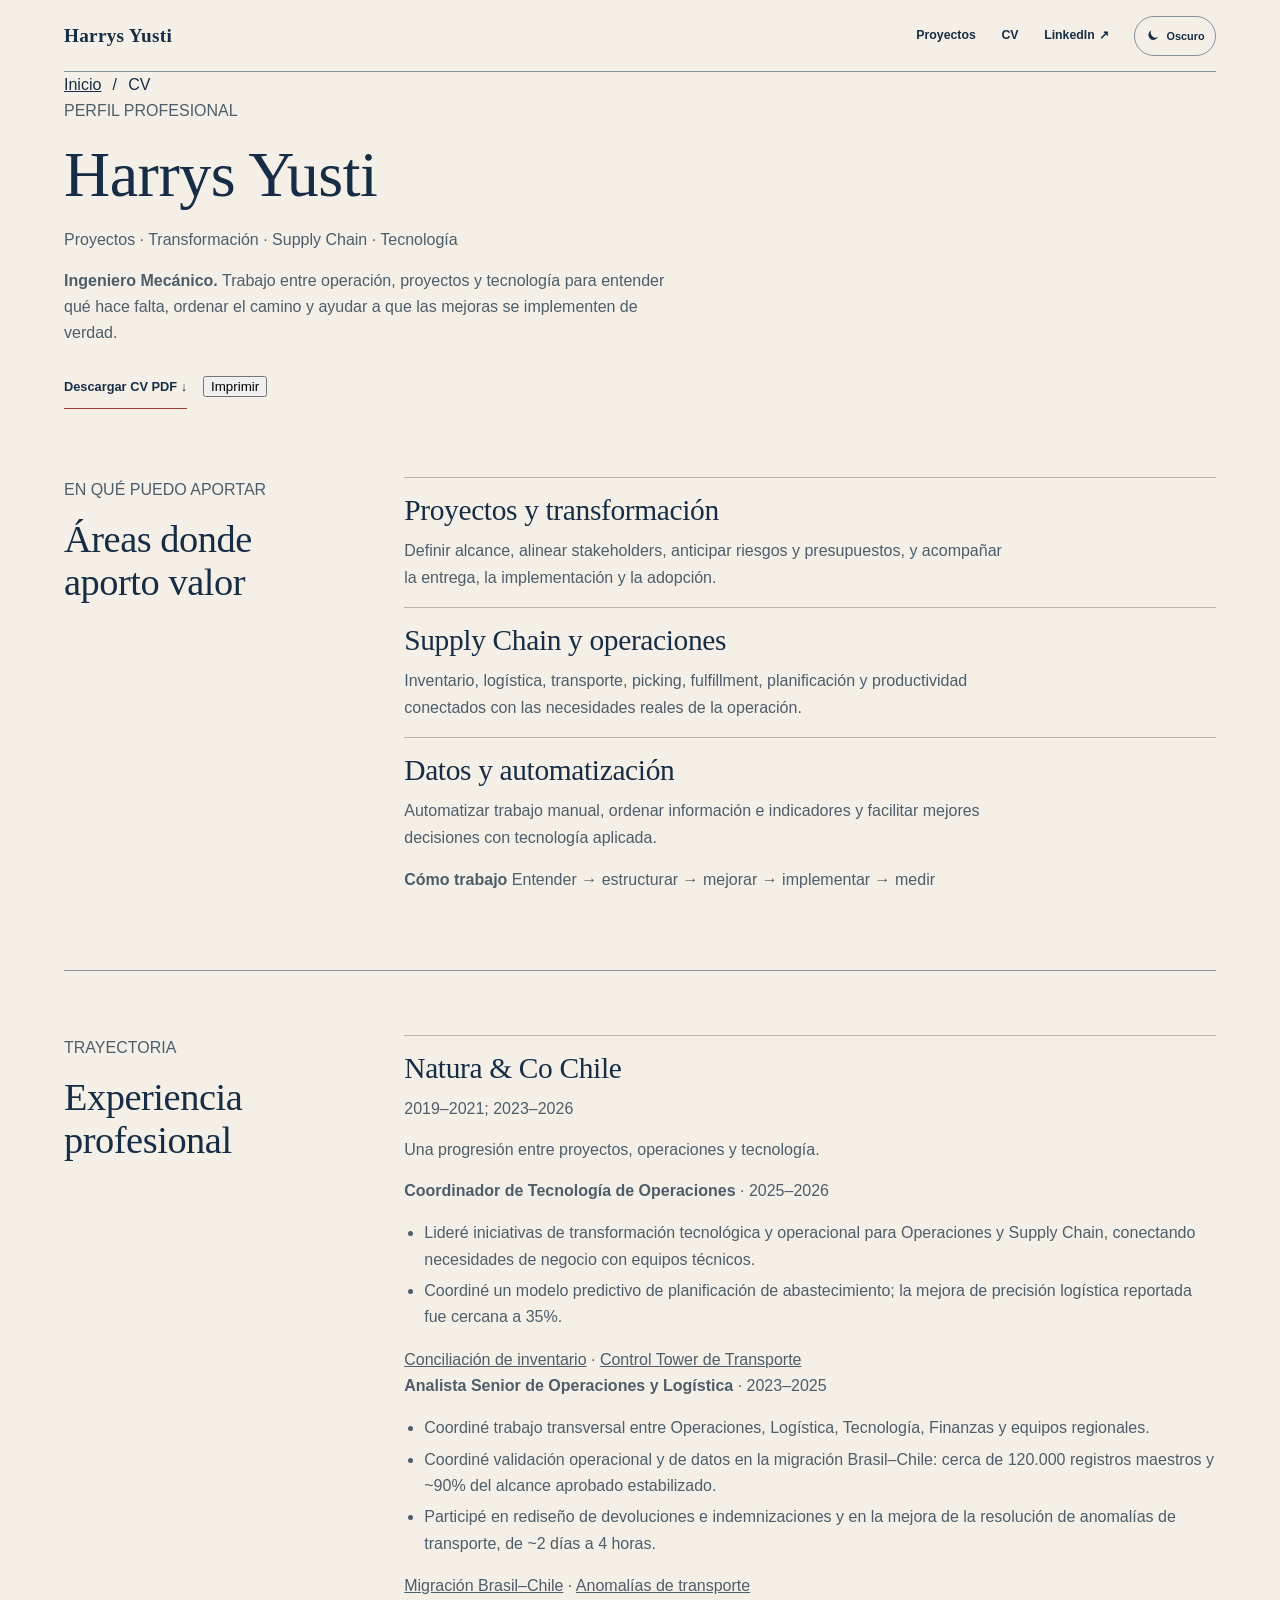
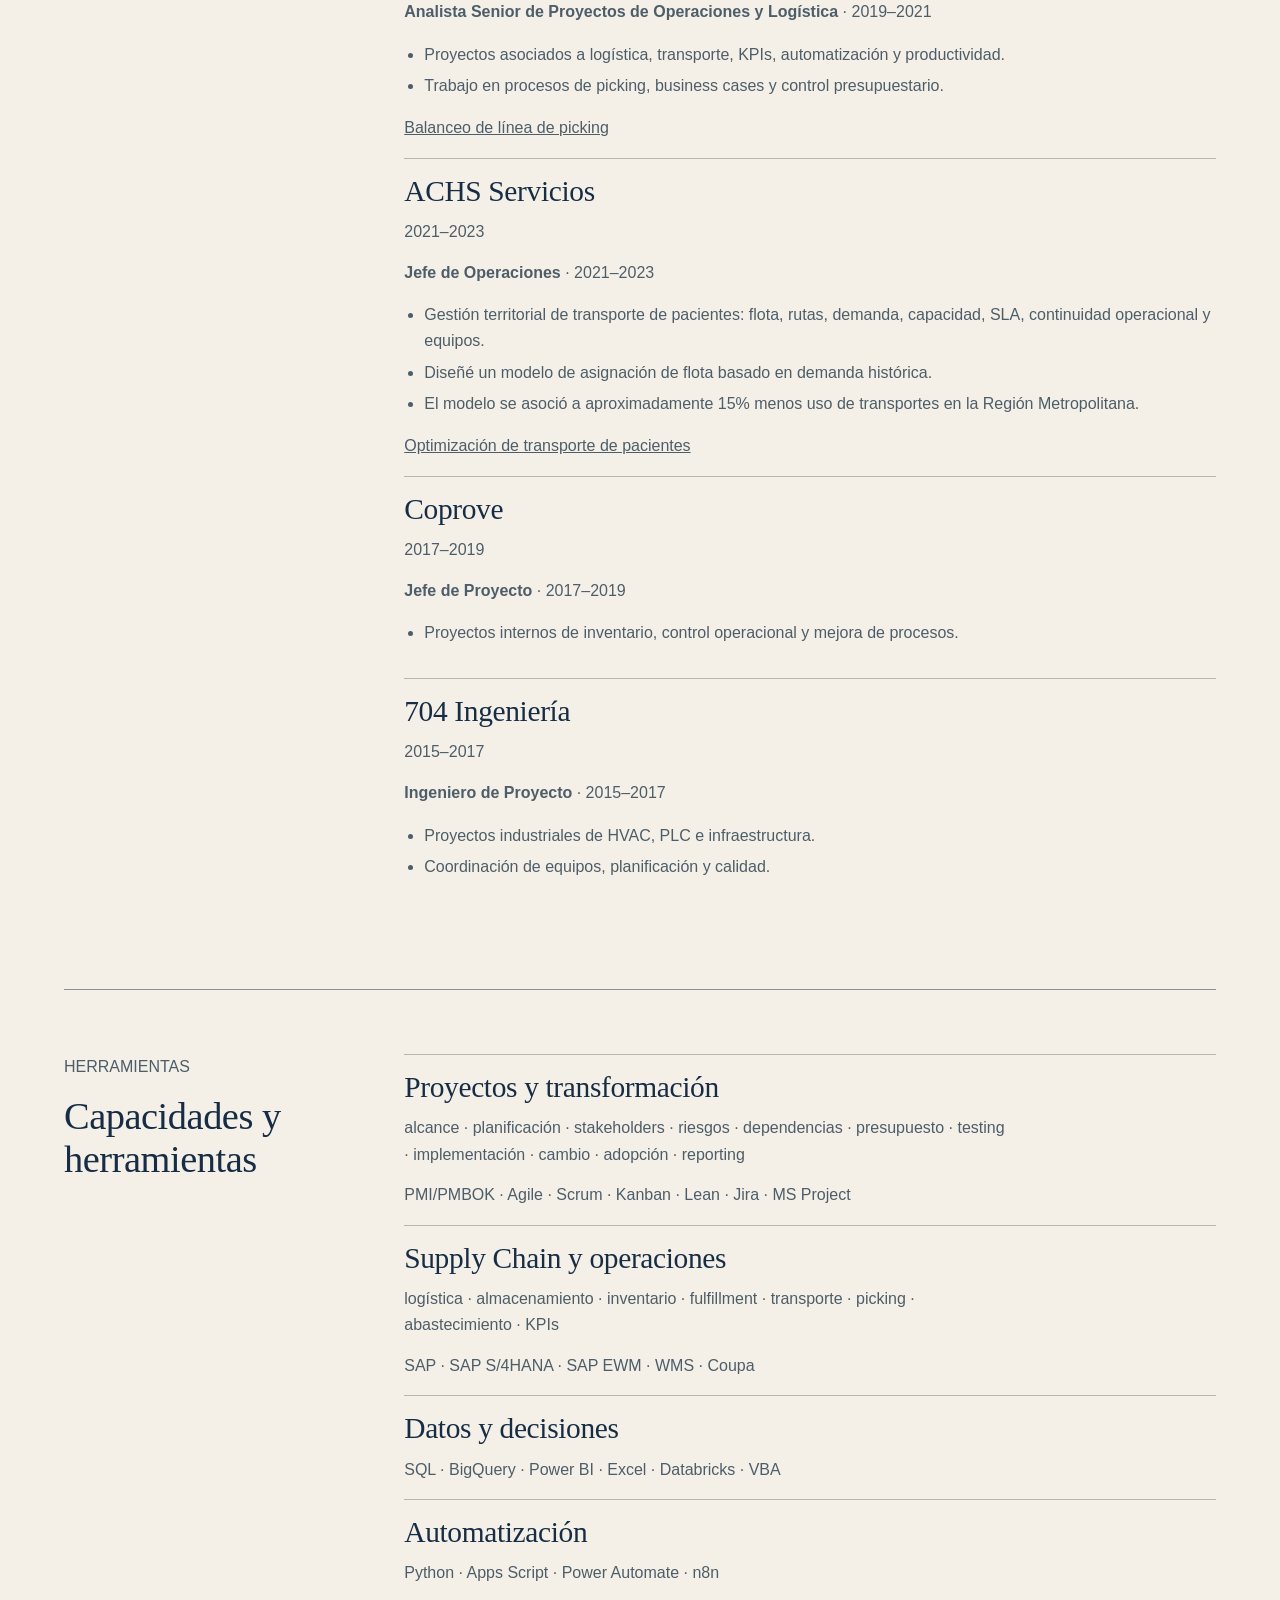
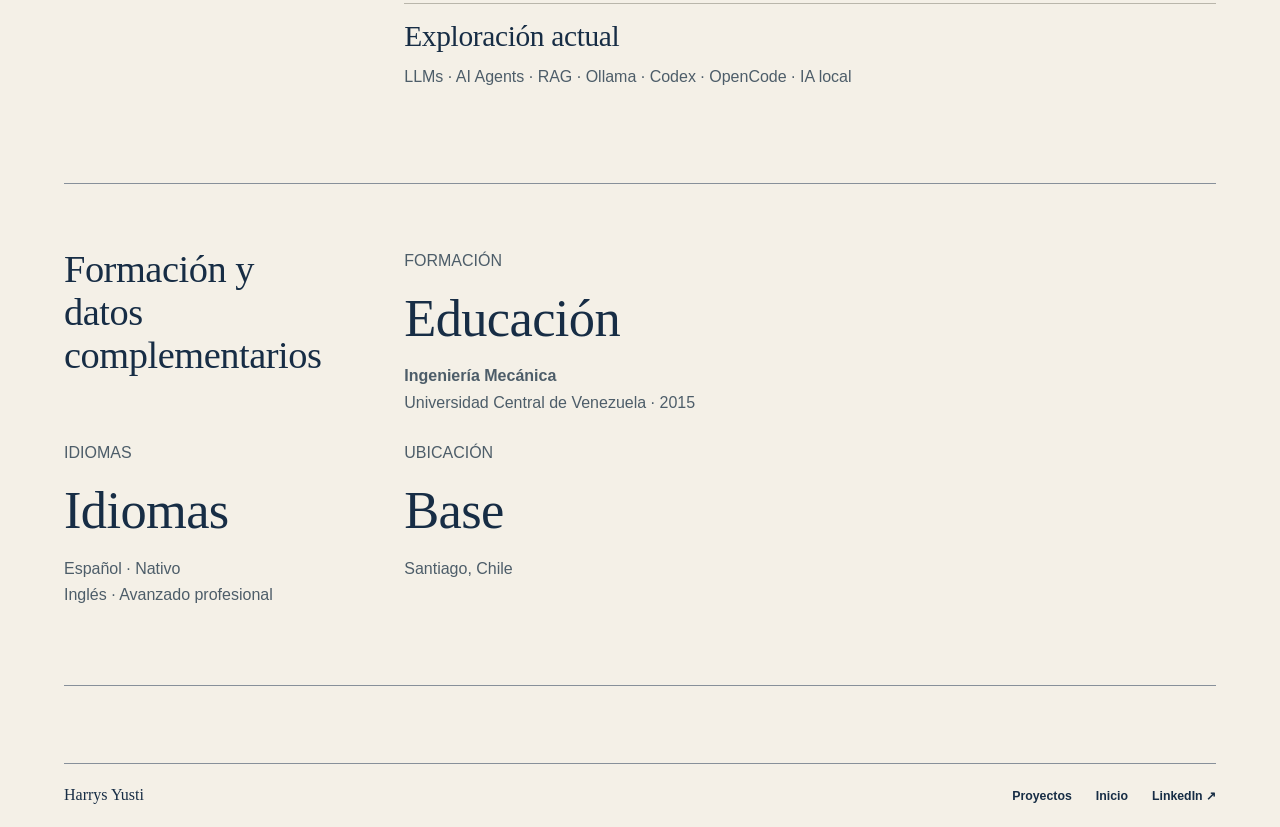
==== commit 35a2d8ca: "fix(content): render profile pages from semantic data" ====
--- a/cv/index.html
+++ b/cv/index.html
@@ -1 +1 @@
-<!doctype html><html lang="es"><head><meta charset="utf-8"><meta name="viewport" content="width=device-width, initial-scale=1"><title>CV | Harrys Yusti — Proyectos, Operaciones y Supply Chain</title><meta name="description" content="Perfil profesional de Harrys Yusti: proyectos, transformación, Supply Chain, operaciones, datos y tecnología aplicada."><meta name="theme-color" content="#135eef"><meta property="og:type" content="profile"><meta property="og:title" content="CV | Harrys Yusti — Proyectos, Operaciones y Supply Chain"><meta property="og:description" content="Experiencia profesional, proyectos, capacidades, formación e idiomas de Harrys Yusti."><meta property="og:locale" content="es_CL"><meta property="og:url" content="https://harrysxavio.github.io/cv/"><meta property="og:image" content="https://harrysxavio.github.io/assets/operations-transformation-illustration.webp"><meta property="og:image:alt" content="Ilustración editorial de procesos y operaciones conectadas."><meta name="twitter:card" content="summary_large_image"><meta name="twitter:title" content="CV | Harrys Yusti — Proyectos, Operaciones y Supply Chain"><meta name="twitter:description" content="Trayectoria en ingeniería, proyectos, operaciones y Supply Chain."><meta name="twitter:image" content="https://harrysxavio.github.io/assets/operations-transformation-illustration.webp"><meta name="twitter:image:alt" content="Ilustración editorial de procesos y operaciones conectadas."><link rel="canonical" href="https://harrysxavio.github.io/cv/"><script type="application/ld+json">{"@context":"https://schema.org","@graph":[{"@type":"WebPage","@id":"https://harrysxavio.github.io/cv/","url":"https://harrysxavio.github.io/cv/","name":"CV | Harrys Yusti","inLanguage":"es","about":{"@id":"https://harrysxavio.github.io/#person"}},{"@type":"Person","@id":"https://harrysxavio.github.io/#person","name":"Harrys Yusti","url":"https://harrysxavio.github.io/","sameAs":["https://www.linkedin.com/in/h-yusti/","https://github.com/harrysxavio"]}]}</script><link rel="icon" href="/favicon.svg" type="image/svg+xml"><script>try{document.documentElement.dataset.theme=localStorage.getItem("harrys-site-theme")==="dark"?"dark":"light"}catch{document.documentElement.dataset.theme="light"}</script><link rel="stylesheet" href="/styles.css"></head><body><a class="skip-link" href="#main">Saltar al contenido</a><div class="page-shell"><header class="site-header" id="top"><a class="wordmark" href="/" aria-label="Harrys Yusti, inicio">Harrys Yusti</a><nav class="top-nav" aria-label="Navegación principal"><a href="/projects/">Proyectos</a><a href="/cv/">CV</a><a href="https://www.linkedin.com/in/h-yusti/" target="_blank" rel="noopener noreferrer">LinkedIn <span aria-hidden="true">↗</span></a></nav></header><main id="main" class="page-main page-main--cvPage"><nav aria-label="Ruta de navegación" class="content-block content-block--linkGroup"><a href="/" class="content-link">Inicio</a><div class="content-block content-block--contentGroup">/</div><div class="content-block content-block--contentGroup">CV</div></nav><div class="content-block content-block--contentGroup"><p class="content-copy">PERFIL PROFESIONAL</p><h1 class="content-heading content-heading--1">Harrys Yusti</h1><p class="content-copy">Proyectos · Transformación · Supply Chain · Tecnología</p><p class="content-copy"><strong>Ingeniero Mecánico.</strong> Trabajo entre operación, proyectos y tecnología para entender qué hace falta, ordenar el camino y ayudar a que las mejoras se implementen de verdad.</p></div><div class="content-block content-block--contentGroup"><a class="content-link" href="/cv/harrys-yusti-cv.pdf" download>Descargar CV PDF ↓</a><button type="button" data-action="print" class="content-block content-block--actionButton">Imprimir</button></div><section id="value" aria-labelledby="value-title" class="content-block content-block--contentSection"><div class="content-block content-block--contentGroup"><p class="content-copy">EN QUÉ PUEDO APORTAR</p><h2 id="value-title" class="content-heading content-heading--2">Áreas donde aporto valor</h2></div><div class="content-block content-block--contentGroup"><article class="content-block content-block--contentItem"><h3 class="content-heading content-heading--3">Proyectos y transformación</h3><p class="content-copy">Definir alcance, alinear stakeholders, anticipar riesgos y presupuestos, y acompañar la entrega, la implementación y la adopción.</p></article><article class="content-block content-block--contentItem"><h3 class="content-heading content-heading--3">Supply Chain y operaciones</h3><p class="content-copy">Inventario, logística, transporte, picking, fulfillment, planificación y productividad conectados con las necesidades reales de la operación.</p></article><article class="content-block content-block--contentItem"><h3 class="content-heading content-heading--3">Datos y automatización</h3><p class="content-copy">Automatizar trabajo manual, ordenar información e indicadores y facilitar mejores decisiones con tecnología aplicada.</p></article><p class="content-copy"><strong>Cómo trabajo</strong> Entender → estructurar → mejorar → implementar → medir</p></div></section><section id="experience" aria-labelledby="experience-title" class="content-block content-block--contentSection"><div class="content-block content-block--contentGroup"><p class="content-copy">TRAYECTORIA</p><h2 id="experience-title" class="content-heading content-heading--2">Experiencia profesional</h2></div><div class="content-block content-block--contentGroup"><article class="content-block content-block--contentItem"><h3 class="content-heading content-heading--3">Natura &amp; Co Chile</h3><p class="content-copy">2019–2021; 2023–2026</p><p class="content-copy">Una progresión entre proyectos, operaciones y tecnología.</p><div class="content-block content-block--contentGroup"><p class="content-copy"><strong>Coordinador de Tecnología de Operaciones</strong> · 2025–2026</p><ul><li>Lideré iniciativas de transformación tecnológica y operacional para Operaciones y Supply Chain, conectando necesidades de negocio con equipos técnicos.</li><li>Coordiné un modelo predictivo de planificación de abastecimiento; la mejora de precisión logística reportada fue cercana a 35%.</li></ul><p class="content-copy"><a href="/projects/#inventory-reconciliation">Conciliación de inventario</a> · <a href="/projects/#control-tower">Control Tower de Transporte</a></p></div><div class="content-block content-block--contentGroup"><p class="content-copy"><strong>Analista Senior de Operaciones y Logística</strong> · 2023–2025</p><ul><li>Coordiné trabajo transversal entre Operaciones, Logística, Tecnología, Finanzas y equipos regionales.</li><li>Coordiné validación operacional y de datos en la migración Brasil–Chile: cerca de 120.000 registros maestros y ~90% del alcance aprobado estabilizado.</li><li>Participé en rediseño de devoluciones e indemnizaciones y en la mejora de la resolución de anomalías de transporte, de ~2 días a 4 horas.</li></ul><p class="content-copy"><a href="/projects/#brazil-chile-data">Migración Brasil–Chile</a> · <a href="/projects/#transport-anomalies">Anomalías de transporte</a></p></div><div class="content-block content-block--contentGroup"><p class="content-copy"><strong>Analista Senior de Proyectos de Operaciones y Logística</strong> · 2019–2021</p><ul><li>Proyectos asociados a logística, transporte, KPIs, automatización y productividad.</li><li>Trabajo en procesos de picking, business cases y control presupuestario.</li></ul><p class="content-copy"><a href="/projects/picking-line-balancing/">Balanceo de línea de picking</a></p></div></article><article class="content-block content-block--contentItem"><h3 class="content-heading content-heading--3">ACHS Servicios</h3><p class="content-copy">2021–2023</p><div class="content-block content-block--contentGroup"><p class="content-copy"><strong>Jefe de Operaciones</strong> · 2021–2023</p><ul><li>Gestión territorial de transporte de pacientes: flota, rutas, demanda, capacidad, SLA, continuidad operacional y equipos.</li><li>Diseñé un modelo de asignación de flota basado en demanda histórica.</li><li>El modelo se asoció a aproximadamente 15% menos uso de transportes en la Región Metropolitana.</li></ul><p class="content-copy"><a href="/projects/patient-transport-optimization/">Optimización de transporte de pacientes</a></p></div></article><article class="content-block content-block--contentItem"><h3 class="content-heading content-heading--3">Coprove</h3><p class="content-copy">2017–2019</p><div class="content-block content-block--contentGroup"><p class="content-copy"><strong>Jefe de Proyecto</strong> · 2017–2019</p><ul><li>Proyectos internos de inventario, control operacional y mejora de procesos.</li></ul></div></article><article class="content-block content-block--contentItem"><h3 class="content-heading content-heading--3">704 Ingeniería</h3><p class="content-copy">2015–2017</p><div class="content-block content-block--contentGroup"><p class="content-copy"><strong>Ingeniero de Proyecto</strong> · 2015–2017</p><ul><li>Proyectos industriales de HVAC, PLC e infraestructura.</li><li>Coordinación de equipos, planificación y calidad.</li></ul></div></article></div></section><section id="skills" aria-labelledby="skills-title" class="content-block content-block--contentSection"><div class="content-block content-block--contentGroup"><p class="content-copy">HERRAMIENTAS</p><h2 id="skills-title" class="content-heading content-heading--2">Capacidades y herramientas</h2></div><div class="content-block content-block--contentGroup"><article class="content-block content-block--contentItem"><h3 class="content-heading content-heading--3">Proyectos y transformación</h3><p class="content-copy">alcance · planificación · stakeholders · riesgos · dependencias · presupuesto · testing · implementación · cambio · adopción · reporting</p><p class="content-copy">PMI/PMBOK · Agile · Scrum · Kanban · Lean · Jira · MS Project</p></article><article class="content-block content-block--contentItem"><h3 class="content-heading content-heading--3">Supply Chain y operaciones</h3><p class="content-copy">logística · almacenamiento · inventario · fulfillment · transporte · picking · abastecimiento · KPIs</p><p class="content-copy">SAP · SAP S/4HANA · SAP EWM · WMS · Coupa</p></article><article class="content-block content-block--contentItem"><h3 class="content-heading content-heading--3">Datos y decisiones</h3><p class="content-copy">SQL · BigQuery · Power BI · Excel · Databricks · VBA</p></article><article class="content-block content-block--contentItem"><h3 class="content-heading content-heading--3">Automatización</h3><p class="content-copy">Python · Apps Script · Power Automate · n8n</p></article><article class="content-block content-block--contentItem"><h3 class="content-heading content-heading--3">Exploración actual</h3><p class="content-copy">LLMs · AI Agents · RAG · Ollama · Codex · OpenCode · IA local</p></article></div></section><section aria-label="Formación y datos complementarios" class="content-block content-block--contentSection"><div class="content-block content-block--contentGroup"><h2 class="content-heading content-heading--2">Formación y datos complementarios</h2></div><div class="content-block content-block--contentGroup"><p class="content-copy">FORMACIÓN</p><h2 class="content-heading content-heading--2">Educación</h2><p class="content-copy"><strong>Ingeniería Mecánica</strong><br>Universidad Central de Venezuela · 2015</p></div><div class="content-block content-block--contentGroup"><p class="content-copy">IDIOMAS</p><h2 class="content-heading content-heading--2">Idiomas</h2><p class="content-copy">Español · Nativo<br>Inglés · Avanzado profesional</p></div><div class="content-block content-block--contentGroup"><p class="content-copy">UBICACIÓN</p><h2 class="content-heading content-heading--2">Base</h2><p class="content-copy">Santiago, Chile</p></div></section></main><footer class="site-footer simple-footer"><span>Harrys Yusti</span><a href="/projects/">Proyectos</a><a href="/">Inicio</a><a href="https://www.linkedin.com/in/h-yusti/" target="_blank" rel="noopener noreferrer">LinkedIn ↗</a></footer></div><script src="/script.js" defer></script></body></html>
+<!doctype html><html lang="es"><head><meta charset="utf-8"><meta name="viewport" content="width=device-width, initial-scale=1"><title>CV | Harrys Yusti — Proyectos, Operaciones y Supply Chain</title><meta name="description" content="Perfil profesional de Harrys Yusti: proyectos, transformación, Supply Chain, operaciones, datos y tecnología aplicada."><meta name="theme-color" content="#135eef"><meta property="og:type" content="profile"><meta property="og:title" content="CV | Harrys Yusti — Proyectos, Operaciones y Supply Chain"><meta property="og:description" content="Experiencia profesional, proyectos, capacidades, formación e idiomas de Harrys Yusti."><meta property="og:locale" content="es_CL"><meta property="og:url" content="https://harrysxavio.github.io/cv/"><meta property="og:image" content="https://harrysxavio.github.io/assets/operations-transformation-illustration.webp"><meta property="og:image:alt" content="Ilustración editorial de procesos y operaciones conectadas."><meta name="twitter:card" content="summary_large_image"><meta name="twitter:title" content="CV | Harrys Yusti — Proyectos, Operaciones y Supply Chain"><meta name="twitter:description" content="Trayectoria en ingeniería, proyectos, operaciones y Supply Chain."><meta name="twitter:image" content="https://harrysxavio.github.io/assets/operations-transformation-illustration.webp"><meta name="twitter:image:alt" content="Ilustración editorial de procesos y operaciones conectadas."><link rel="canonical" href="https://harrysxavio.github.io/cv/"><script type="application/ld+json">{"@context":"https://schema.org","@graph":[{"@type":"WebPage","@id":"https://harrysxavio.github.io/cv/","url":"https://harrysxavio.github.io/cv/","name":"CV | Harrys Yusti","inLanguage":"es","about":{"@id":"https://harrysxavio.github.io/#person"}},{"@type":"Person","@id":"https://harrysxavio.github.io/#person","name":"Harrys Yusti","url":"https://harrysxavio.github.io/","sameAs":["https://www.linkedin.com/in/h-yusti/","https://github.com/harrysxavio"]}]}</script><link rel="icon" href="/favicon.svg" type="image/svg+xml"><script>try{document.documentElement.dataset.theme=localStorage.getItem("harrys-site-theme")==="dark"?"dark":"light"}catch{document.documentElement.dataset.theme="light"}</script><link rel="stylesheet" href="/styles.css"></head><body><a class="skip-link" href="#main">Saltar al contenido</a><div class="page-shell"><header class="site-header" id="top"><a class="wordmark" href="/" aria-label="Harrys Yusti, inicio">Harrys Yusti</a><nav class="top-nav" aria-label="Navegación principal"><a href="/projects/">Proyectos</a><a href="/cv/">CV</a><a href="https://www.linkedin.com/in/h-yusti/" target="_blank" rel="noopener noreferrer">LinkedIn <span aria-hidden="true">↗</span></a></nav></header><main id="main" class="page-main page-main--cvPage"><nav aria-label="Ruta de navegación" class="content-block content-block--linkGroup"><a href="/">Inicio</a><span aria-hidden="true"> / </span><span>CV</span></nav><div class="content-block content-block--contentGroup"><p class="content-copy">PERFIL PROFESIONAL</p><h1 class="content-heading content-heading--1">Harrys Yusti</h1><p class="content-copy">Proyectos · Transformación · Supply Chain · Tecnología</p><p class="content-copy"><strong>Ingeniero Mecánico.</strong> Trabajo entre operación, proyectos y tecnología para entender qué hace falta, ordenar el camino y ayudar a que las mejoras se implementen de verdad.</p></div><div class="content-block content-block--contentGroup"><a class="content-link" href="/cv/harrys-yusti-cv.pdf" download>Descargar CV PDF ↓</a><button type="button" data-action="print" class="content-block content-block--actionButton">Imprimir</button></div><section id="value" aria-labelledby="value-title" class="content-block content-block--contentSection"><div class="content-block content-block--contentGroup"><p class="content-copy">EN QUÉ PUEDO APORTAR</p><h2 id="value-title" class="content-heading content-heading--2">Áreas donde aporto valor</h2></div><div class="content-block content-block--contentGroup"><article class="content-block content-block--contentItem"><h3 class="content-heading content-heading--3">Proyectos y transformación</h3><p class="content-copy">Definir alcance, alinear stakeholders, anticipar riesgos y presupuestos, y acompañar la entrega, la implementación y la adopción.</p></article><article class="content-block content-block--contentItem"><h3 class="content-heading content-heading--3">Supply Chain y operaciones</h3><p class="content-copy">Inventario, logística, transporte, picking, fulfillment, planificación y productividad conectados con las necesidades reales de la operación.</p></article><article class="content-block content-block--contentItem"><h3 class="content-heading content-heading--3">Datos y automatización</h3><p class="content-copy">Automatizar trabajo manual, ordenar información e indicadores y facilitar mejores decisiones con tecnología aplicada.</p></article><p class="content-copy"><strong>Cómo trabajo</strong> Entender → estructurar → mejorar → implementar → medir</p></div></section><section id="experience" aria-labelledby="experience-title" class="content-block content-block--contentSection"><div class="content-block content-block--contentGroup"><p class="content-copy">TRAYECTORIA</p><h2 id="experience-title" class="content-heading content-heading--2">Experiencia profesional</h2></div><div class="content-block content-block--contentGroup"><article class="content-block content-block--contentItem"><h3 class="content-heading content-heading--3">Natura &amp; Co Chile</h3><p class="content-copy">2019–2021; 2023–2026</p><p class="content-copy">Una progresión entre proyectos, operaciones y tecnología.</p><div class="content-block content-block--contentGroup"><p class="content-copy"><strong>Coordinador de Tecnología de Operaciones</strong> · 2025–2026</p><ul><li>Lideré iniciativas de transformación tecnológica y operacional para Operaciones y Supply Chain, conectando necesidades de negocio con equipos técnicos.</li><li>Coordiné un modelo predictivo de planificación de abastecimiento; la mejora de precisión logística reportada fue cercana a 35%.</li></ul><p class="content-copy"><a href="/projects/#inventory-reconciliation">Conciliación de inventario</a> · <a href="/projects/#control-tower">Control Tower de Transporte</a></p></div><div class="content-block content-block--contentGroup"><p class="content-copy"><strong>Analista Senior de Operaciones y Logística</strong> · 2023–2025</p><ul><li>Coordiné trabajo transversal entre Operaciones, Logística, Tecnología, Finanzas y equipos regionales.</li><li>Coordiné validación operacional y de datos en la migración Brasil–Chile: cerca de 120.000 registros maestros y ~90% del alcance aprobado estabilizado.</li><li>Participé en rediseño de devoluciones e indemnizaciones y en la mejora de la resolución de anomalías de transporte, de ~2 días a 4 horas.</li></ul><p class="content-copy"><a href="/projects/#brazil-chile-data">Migración Brasil–Chile</a> · <a href="/projects/#transport-anomalies">Anomalías de transporte</a></p></div><div class="content-block content-block--contentGroup"><p class="content-copy"><strong>Analista Senior de Proyectos de Operaciones y Logística</strong> · 2019–2021</p><ul><li>Proyectos asociados a logística, transporte, KPIs, automatización y productividad.</li><li>Trabajo en procesos de picking, business cases y control presupuestario.</li></ul><p class="content-copy"><a href="/projects/picking-line-balancing/">Balanceo de línea de picking</a></p></div></article><article class="content-block content-block--contentItem"><h3 class="content-heading content-heading--3">ACHS Servicios</h3><p class="content-copy">2021–2023</p><div class="content-block content-block--contentGroup"><p class="content-copy"><strong>Jefe de Operaciones</strong> · 2021–2023</p><ul><li>Gestión territorial de transporte de pacientes: flota, rutas, demanda, capacidad, SLA, continuidad operacional y equipos.</li><li>Diseñé un modelo de asignación de flota basado en demanda histórica.</li><li>El modelo se asoció a aproximadamente 15% menos uso de transportes en la Región Metropolitana.</li></ul><p class="content-copy"><a href="/projects/patient-transport-optimization/">Optimización de transporte de pacientes</a></p></div></article><article class="content-block content-block--contentItem"><h3 class="content-heading content-heading--3">Coprove</h3><p class="content-copy">2017–2019</p><div class="content-block content-block--contentGroup"><p class="content-copy"><strong>Jefe de Proyecto</strong> · 2017–2019</p><ul><li>Proyectos internos de inventario, control operacional y mejora de procesos.</li></ul></div></article><article class="content-block content-block--contentItem"><h3 class="content-heading content-heading--3">704 Ingeniería</h3><p class="content-copy">2015–2017</p><div class="content-block content-block--contentGroup"><p class="content-copy"><strong>Ingeniero de Proyecto</strong> · 2015–2017</p><ul><li>Proyectos industriales de HVAC, PLC e infraestructura.</li><li>Coordinación de equipos, planificación y calidad.</li></ul></div></article></div></section><section id="skills" aria-labelledby="skills-title" class="content-block content-block--contentSection"><div class="content-block content-block--contentGroup"><p class="content-copy">HERRAMIENTAS</p><h2 id="skills-title" class="content-heading content-heading--2">Capacidades y herramientas</h2></div><div class="content-block content-block--contentGroup"><article class="content-block content-block--contentItem"><h3 class="content-heading content-heading--3">Proyectos y transformación</h3><p class="content-copy">alcance · planificación · stakeholders · riesgos · dependencias · presupuesto · testing · implementación · cambio · adopción · reporting</p><p class="content-copy">PMI/PMBOK · Agile · Scrum · Kanban · Lean · Jira · MS Project</p></article><article class="content-block content-block--contentItem"><h3 class="content-heading content-heading--3">Supply Chain y operaciones</h3><p class="content-copy">logística · almacenamiento · inventario · fulfillment · transporte · picking · abastecimiento · KPIs</p><p class="content-copy">SAP · SAP S/4HANA · SAP EWM · WMS · Coupa</p></article><article class="content-block content-block--contentItem"><h3 class="content-heading content-heading--3">Datos y decisiones</h3><p class="content-copy">SQL · BigQuery · Power BI · Excel · Databricks · VBA</p></article><article class="content-block content-block--contentItem"><h3 class="content-heading content-heading--3">Automatización</h3><p class="content-copy">Python · Apps Script · Power Automate · n8n</p></article><article class="content-block content-block--contentItem"><h3 class="content-heading content-heading--3">Exploración actual</h3><p class="content-copy">LLMs · AI Agents · RAG · Ollama · Codex · OpenCode · IA local</p></article></div></section><section aria-label="Formación y datos complementarios" class="content-block content-block--contentSection"><div class="content-block content-block--contentGroup"><h2 class="content-heading content-heading--2">Formación y datos complementarios</h2></div><div class="content-block content-block--contentGroup"><p class="content-copy">FORMACIÓN</p><h2 class="content-heading content-heading--2">Educación</h2><p class="content-copy"><strong>Ingeniería Mecánica</strong><br>Universidad Central de Venezuela · 2015</p></div><div class="content-block content-block--contentGroup"><p class="content-copy">IDIOMAS</p><h2 class="content-heading content-heading--2">Idiomas</h2><p class="content-copy">Español · Nativo<br>Inglés · Avanzado profesional</p></div><div class="content-block content-block--contentGroup"><p class="content-copy">UBICACIÓN</p><h2 class="content-heading content-heading--2">Base</h2><p class="content-copy">Santiago, Chile</p></div></section></main><footer class="site-footer simple-footer"><span>Harrys Yusti</span><a href="/projects/">Proyectos</a><a href="/">Inicio</a><a href="https://www.linkedin.com/in/h-yusti/" target="_blank" rel="noopener noreferrer">LinkedIn ↗</a></footer></div><script src="/script.js" defer></script></body></html>
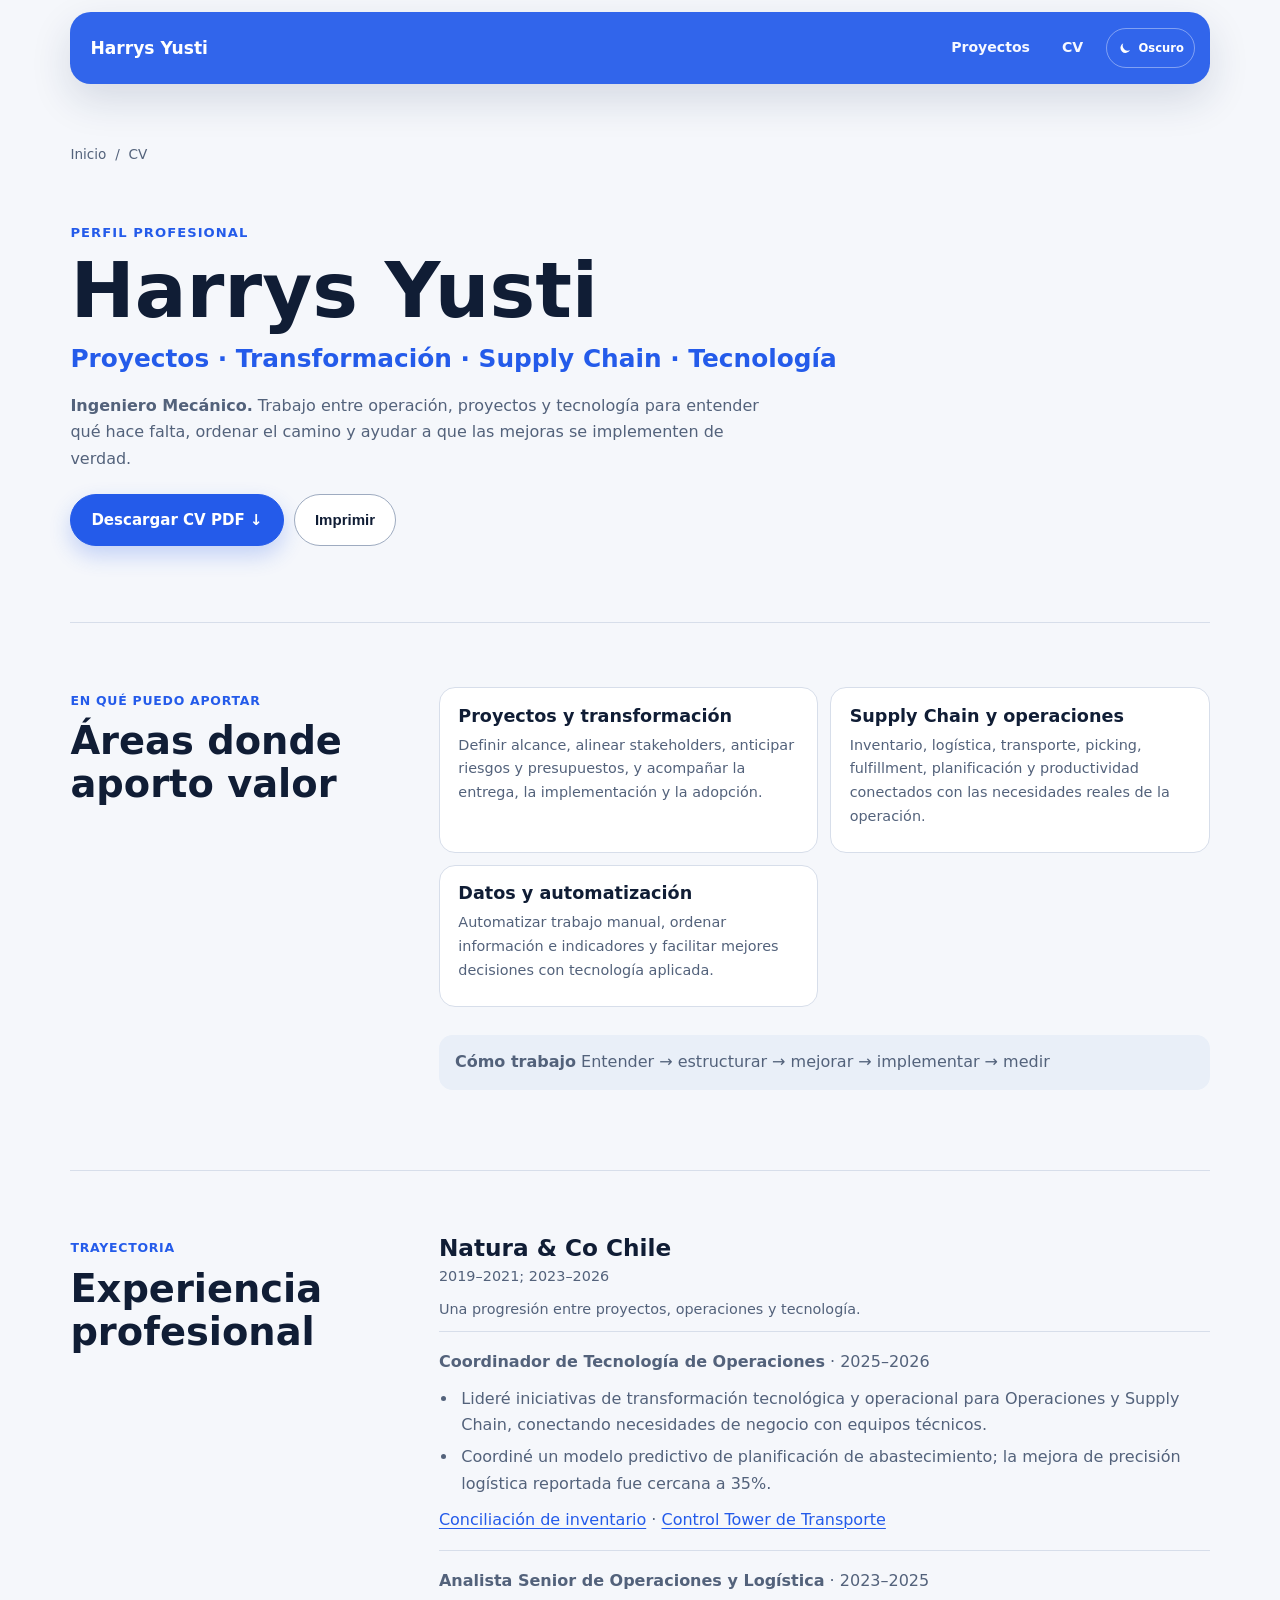
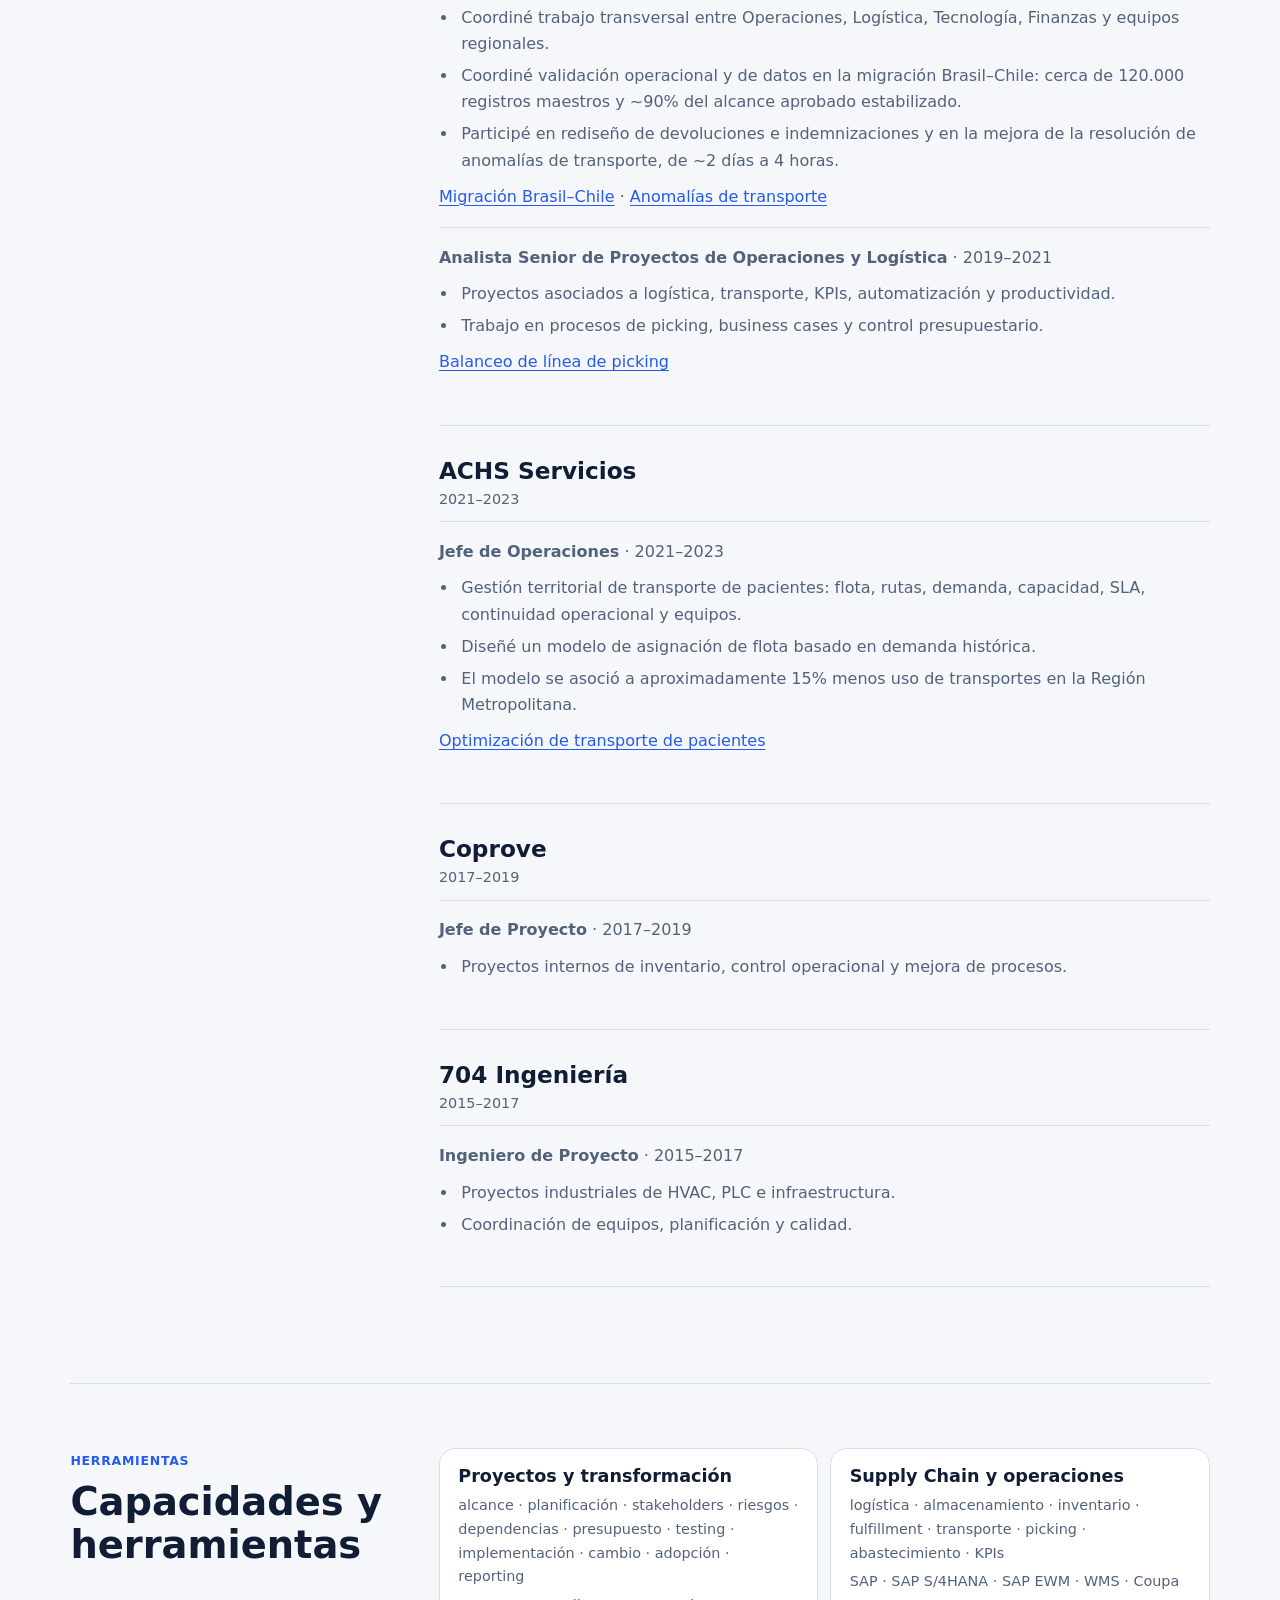
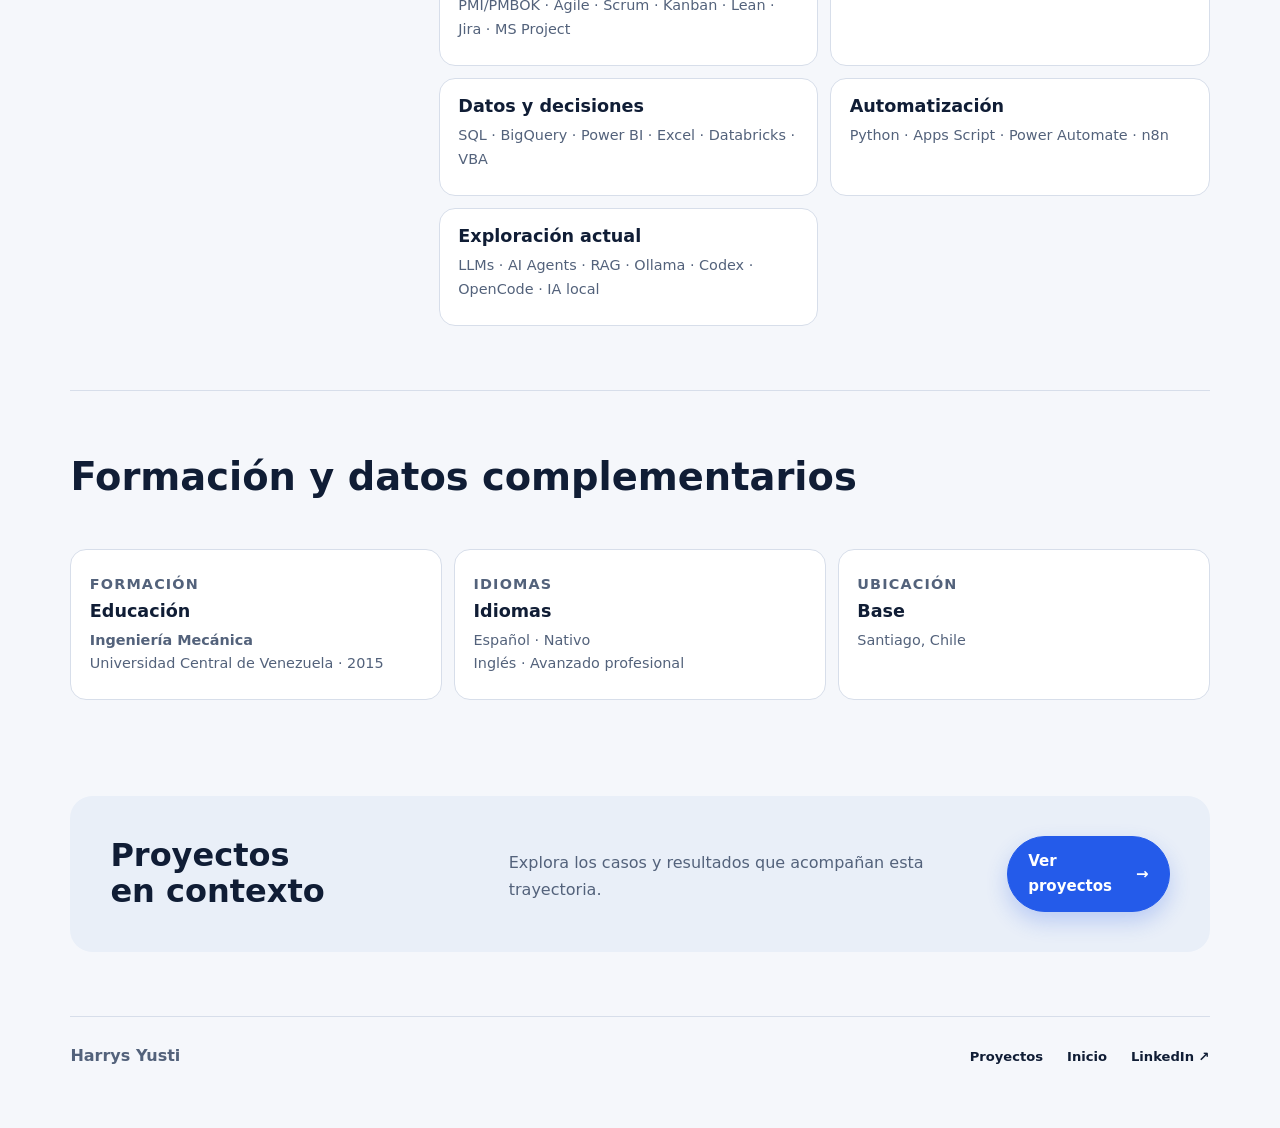
==== commit 68e16e90: "fix(site): polish featured project portfolio" ====
--- a/cv/index.html
+++ b/cv/index.html
@@ -1 +1 @@
-<!doctype html><html lang="es"><head><meta charset="utf-8"><meta name="viewport" content="width=device-width, initial-scale=1"><title>CV | Harrys Yusti — Proyectos, Operaciones y Supply Chain</title><meta name="description" content="Perfil profesional de Harrys Yusti: proyectos, transformación, Supply Chain, operaciones, datos y tecnología aplicada."><meta name="theme-color" content="#135eef"><meta property="og:type" content="profile"><meta property="og:title" content="CV | Harrys Yusti — Proyectos, Operaciones y Supply Chain"><meta property="og:description" content="Experiencia profesional, proyectos, capacidades, formación e idiomas de Harrys Yusti."><meta property="og:locale" content="es_CL"><meta property="og:url" content="https://harrysxavio.github.io/cv/"><meta property="og:image" content="https://harrysxavio.github.io/assets/operations-transformation-illustration.webp"><meta property="og:image:alt" content="Ilustración editorial de procesos y operaciones conectadas."><meta name="twitter:card" content="summary_large_image"><meta name="twitter:title" content="CV | Harrys Yusti — Proyectos, Operaciones y Supply Chain"><meta name="twitter:description" content="Trayectoria en ingeniería, proyectos, operaciones y Supply Chain."><meta name="twitter:image" content="https://harrysxavio.github.io/assets/operations-transformation-illustration.webp"><meta name="twitter:image:alt" content="Ilustración editorial de procesos y operaciones conectadas."><link rel="canonical" href="https://harrysxavio.github.io/cv/"><script type="application/ld+json">{"@context":"https://schema.org","@graph":[{"@type":"WebPage","@id":"https://harrysxavio.github.io/cv/","url":"https://harrysxavio.github.io/cv/","name":"CV | Harrys Yusti","inLanguage":"es","about":{"@id":"https://harrysxavio.github.io/#person"}},{"@type":"Person","@id":"https://harrysxavio.github.io/#person","name":"Harrys Yusti","url":"https://harrysxavio.github.io/","sameAs":["https://www.linkedin.com/in/h-yusti/","https://github.com/harrysxavio"]}]}</script><link rel="icon" href="/favicon.svg" type="image/svg+xml"><script>try{document.documentElement.dataset.theme=localStorage.getItem("harrys-site-theme")==="dark"?"dark":"light"}catch{document.documentElement.dataset.theme="light"}</script><link rel="stylesheet" href="/styles.css"></head><body><a class="skip-link" href="#main">Saltar al contenido</a><div class="page-shell"><header class="site-header" id="top"><a class="wordmark" href="/" aria-label="Harrys Yusti, inicio">Harrys Yusti</a><nav class="top-nav" aria-label="Navegación principal"><a href="/projects/">Proyectos</a><a href="/cv/">CV</a><a href="https://www.linkedin.com/in/h-yusti/" target="_blank" rel="noopener noreferrer">LinkedIn <span aria-hidden="true">↗</span></a></nav></header><main id="main" class="page-main page-main--cvPage"><nav aria-label="Ruta de navegación" class="content-block content-block--linkGroup"><a href="/">Inicio</a><span aria-hidden="true"> / </span><span>CV</span></nav><div class="content-block content-block--contentGroup"><p class="content-copy">PERFIL PROFESIONAL</p><h1 class="content-heading content-heading--1">Harrys Yusti</h1><p class="content-copy">Proyectos · Transformación · Supply Chain · Tecnología</p><p class="content-copy"><strong>Ingeniero Mecánico.</strong> Trabajo entre operación, proyectos y tecnología para entender qué hace falta, ordenar el camino y ayudar a que las mejoras se implementen de verdad.</p></div><div class="content-block content-block--contentGroup"><a class="content-link" href="/cv/harrys-yusti-cv.pdf" download>Descargar CV PDF ↓</a><button type="button" data-action="print" class="content-block content-block--actionButton">Imprimir</button></div><section id="value" aria-labelledby="value-title" class="content-block content-block--contentSection"><div class="content-block content-block--contentGroup"><p class="content-copy">EN QUÉ PUEDO APORTAR</p><h2 id="value-title" class="content-heading content-heading--2">Áreas donde aporto valor</h2></div><div class="content-block content-block--contentGroup"><article class="content-block content-block--contentItem"><h3 class="content-heading content-heading--3">Proyectos y transformación</h3><p class="content-copy">Definir alcance, alinear stakeholders, anticipar riesgos y presupuestos, y acompañar la entrega, la implementación y la adopción.</p></article><article class="content-block content-block--contentItem"><h3 class="content-heading content-heading--3">Supply Chain y operaciones</h3><p class="content-copy">Inventario, logística, transporte, picking, fulfillment, planificación y productividad conectados con las necesidades reales de la operación.</p></article><article class="content-block content-block--contentItem"><h3 class="content-heading content-heading--3">Datos y automatización</h3><p class="content-copy">Automatizar trabajo manual, ordenar información e indicadores y facilitar mejores decisiones con tecnología aplicada.</p></article><p class="content-copy"><strong>Cómo trabajo</strong> Entender → estructurar → mejorar → implementar → medir</p></div></section><section id="experience" aria-labelledby="experience-title" class="content-block content-block--contentSection"><div class="content-block content-block--contentGroup"><p class="content-copy">TRAYECTORIA</p><h2 id="experience-title" class="content-heading content-heading--2">Experiencia profesional</h2></div><div class="content-block content-block--contentGroup"><article class="content-block content-block--contentItem"><h3 class="content-heading content-heading--3">Natura &amp; Co Chile</h3><p class="content-copy">2019–2021; 2023–2026</p><p class="content-copy">Una progresión entre proyectos, operaciones y tecnología.</p><div class="content-block content-block--contentGroup"><p class="content-copy"><strong>Coordinador de Tecnología de Operaciones</strong> · 2025–2026</p><ul><li>Lideré iniciativas de transformación tecnológica y operacional para Operaciones y Supply Chain, conectando necesidades de negocio con equipos técnicos.</li><li>Coordiné un modelo predictivo de planificación de abastecimiento; la mejora de precisión logística reportada fue cercana a 35%.</li></ul><p class="content-copy"><a href="/projects/#inventory-reconciliation">Conciliación de inventario</a> · <a href="/projects/#control-tower">Control Tower de Transporte</a></p></div><div class="content-block content-block--contentGroup"><p class="content-copy"><strong>Analista Senior de Operaciones y Logística</strong> · 2023–2025</p><ul><li>Coordiné trabajo transversal entre Operaciones, Logística, Tecnología, Finanzas y equipos regionales.</li><li>Coordiné validación operacional y de datos en la migración Brasil–Chile: cerca de 120.000 registros maestros y ~90% del alcance aprobado estabilizado.</li><li>Participé en rediseño de devoluciones e indemnizaciones y en la mejora de la resolución de anomalías de transporte, de ~2 días a 4 horas.</li></ul><p class="content-copy"><a href="/projects/#brazil-chile-data">Migración Brasil–Chile</a> · <a href="/projects/#transport-anomalies">Anomalías de transporte</a></p></div><div class="content-block content-block--contentGroup"><p class="content-copy"><strong>Analista Senior de Proyectos de Operaciones y Logística</strong> · 2019–2021</p><ul><li>Proyectos asociados a logística, transporte, KPIs, automatización y productividad.</li><li>Trabajo en procesos de picking, business cases y control presupuestario.</li></ul><p class="content-copy"><a href="/projects/picking-line-balancing/">Balanceo de línea de picking</a></p></div></article><article class="content-block content-block--contentItem"><h3 class="content-heading content-heading--3">ACHS Servicios</h3><p class="content-copy">2021–2023</p><div class="content-block content-block--contentGroup"><p class="content-copy"><strong>Jefe de Operaciones</strong> · 2021–2023</p><ul><li>Gestión territorial de transporte de pacientes: flota, rutas, demanda, capacidad, SLA, continuidad operacional y equipos.</li><li>Diseñé un modelo de asignación de flota basado en demanda histórica.</li><li>El modelo se asoció a aproximadamente 15% menos uso de transportes en la Región Metropolitana.</li></ul><p class="content-copy"><a href="/projects/patient-transport-optimization/">Optimización de transporte de pacientes</a></p></div></article><article class="content-block content-block--contentItem"><h3 class="content-heading content-heading--3">Coprove</h3><p class="content-copy">2017–2019</p><div class="content-block content-block--contentGroup"><p class="content-copy"><strong>Jefe de Proyecto</strong> · 2017–2019</p><ul><li>Proyectos internos de inventario, control operacional y mejora de procesos.</li></ul></div></article><article class="content-block content-block--contentItem"><h3 class="content-heading content-heading--3">704 Ingeniería</h3><p class="content-copy">2015–2017</p><div class="content-block content-block--contentGroup"><p class="content-copy"><strong>Ingeniero de Proyecto</strong> · 2015–2017</p><ul><li>Proyectos industriales de HVAC, PLC e infraestructura.</li><li>Coordinación de equipos, planificación y calidad.</li></ul></div></article></div></section><section id="skills" aria-labelledby="skills-title" class="content-block content-block--contentSection"><div class="content-block content-block--contentGroup"><p class="content-copy">HERRAMIENTAS</p><h2 id="skills-title" class="content-heading content-heading--2">Capacidades y herramientas</h2></div><div class="content-block content-block--contentGroup"><article class="content-block content-block--contentItem"><h3 class="content-heading content-heading--3">Proyectos y transformación</h3><p class="content-copy">alcance · planificación · stakeholders · riesgos · dependencias · presupuesto · testing · implementación · cambio · adopción · reporting</p><p class="content-copy">PMI/PMBOK · Agile · Scrum · Kanban · Lean · Jira · MS Project</p></article><article class="content-block content-block--contentItem"><h3 class="content-heading content-heading--3">Supply Chain y operaciones</h3><p class="content-copy">logística · almacenamiento · inventario · fulfillment · transporte · picking · abastecimiento · KPIs</p><p class="content-copy">SAP · SAP S/4HANA · SAP EWM · WMS · Coupa</p></article><article class="content-block content-block--contentItem"><h3 class="content-heading content-heading--3">Datos y decisiones</h3><p class="content-copy">SQL · BigQuery · Power BI · Excel · Databricks · VBA</p></article><article class="content-block content-block--contentItem"><h3 class="content-heading content-heading--3">Automatización</h3><p class="content-copy">Python · Apps Script · Power Automate · n8n</p></article><article class="content-block content-block--contentItem"><h3 class="content-heading content-heading--3">Exploración actual</h3><p class="content-copy">LLMs · AI Agents · RAG · Ollama · Codex · OpenCode · IA local</p></article></div></section><section aria-label="Formación y datos complementarios" class="content-block content-block--contentSection"><div class="content-block content-block--contentGroup"><h2 class="content-heading content-heading--2">Formación y datos complementarios</h2></div><div class="content-block content-block--contentGroup"><p class="content-copy">FORMACIÓN</p><h2 class="content-heading content-heading--2">Educación</h2><p class="content-copy"><strong>Ingeniería Mecánica</strong><br>Universidad Central de Venezuela · 2015</p></div><div class="content-block content-block--contentGroup"><p class="content-copy">IDIOMAS</p><h2 class="content-heading content-heading--2">Idiomas</h2><p class="content-copy">Español · Nativo<br>Inglés · Avanzado profesional</p></div><div class="content-block content-block--contentGroup"><p class="content-copy">UBICACIÓN</p><h2 class="content-heading content-heading--2">Base</h2><p class="content-copy">Santiago, Chile</p></div></section></main><footer class="site-footer simple-footer"><span>Harrys Yusti</span><a href="/projects/">Proyectos</a><a href="/">Inicio</a><a href="https://www.linkedin.com/in/h-yusti/" target="_blank" rel="noopener noreferrer">LinkedIn ↗</a></footer></div><script src="/script.js" defer></script></body></html>
+<!doctype html><html lang="es"><head><meta charset="utf-8"><meta name="viewport" content="width=device-width, initial-scale=1"><title>CV | Harrys Yusti — Proyectos, Operaciones y Supply Chain</title><meta name="description" content="Perfil profesional de Harrys Yusti: proyectos, transformación, Supply Chain, operaciones, datos y tecnología aplicada."><meta name="theme-color" content="#135eef"><meta property="og:type" content="profile"><meta property="og:title" content="CV | Harrys Yusti — Proyectos, Operaciones y Supply Chain"><meta property="og:description" content="Experiencia profesional, proyectos, capacidades, formación e idiomas de Harrys Yusti."><meta property="og:locale" content="es_CL"><meta property="og:url" content="https://harrysxavio.github.io/cv/"><meta property="og:image" content="https://harrysxavio.github.io/assets/operations-transformation-illustration.webp"><meta property="og:image:alt" content="Ilustración editorial de procesos y operaciones conectadas."><meta name="twitter:card" content="summary_large_image"><meta name="twitter:title" content="CV | Harrys Yusti — Proyectos, Operaciones y Supply Chain"><meta name="twitter:description" content="Trayectoria en ingeniería, proyectos, operaciones y Supply Chain."><meta name="twitter:image" content="https://harrysxavio.github.io/assets/operations-transformation-illustration.webp"><meta name="twitter:image:alt" content="Ilustración editorial de procesos y operaciones conectadas."><link rel="canonical" href="https://harrysxavio.github.io/cv/"><script type="application/ld+json">{"@context":"https://schema.org","@graph":[{"@type":"WebPage","@id":"https://harrysxavio.github.io/cv/","url":"https://harrysxavio.github.io/cv/","name":"CV | Harrys Yusti","inLanguage":"es","about":{"@id":"https://harrysxavio.github.io/#person"}},{"@type":"Person","@id":"https://harrysxavio.github.io/#person","name":"Harrys Yusti","url":"https://harrysxavio.github.io/","sameAs":["https://www.linkedin.com/in/h-yusti/","https://github.com/harrysxavio"]}]}</script><link rel="icon" href="/favicon.svg" type="image/svg+xml"><script>try{document.documentElement.dataset.theme=localStorage.getItem("harrys-site-theme")==="dark"?"dark":"light"}catch{document.documentElement.dataset.theme="light"}</script><link rel="stylesheet" href="/styles.css"></head><body><a class="skip-link" href="#main">Saltar al contenido</a><div class="page-shell"><header class="site-header" id="top"><a class="wordmark" href="/" aria-label="Harrys Yusti, inicio">Harrys Yusti</a><nav class="top-nav" aria-label="Navegación principal"><a href="/projects/">Proyectos</a><a href="/cv/">CV</a></nav></header><main id="main" class="page-main page-main--cvPage"><nav aria-label="Ruta de navegación" class="case-breadcrumb"><a href="/">Inicio</a><span aria-hidden="true">/</span><span aria-current="page">CV</span></nav><header class="cv-hero"><p class="section-kicker">Perfil profesional</p><h1 class="content-heading content-heading--1">Harrys Yusti</h1><p class="cv-positioning">Proyectos · Transformación · Supply Chain · Tecnología</p><p class="content-copy"><strong>Ingeniero Mecánico.</strong> Trabajo entre operación, proyectos y tecnología para entender qué hace falta, ordenar el camino y ayudar a que las mejoras se implementen de verdad.</p><div class="cv-actions"><a class="button" href="/cv/harrys-yusti-cv.pdf" download>Descargar CV PDF ↓</a><button type="button" data-action="print" class="button button--quiet">Imprimir</button></div></header><section id="value" aria-labelledby="value-title" class="cv-section cv-section--value"><div class="cv-heading"><p class="content-copy">EN QUÉ PUEDO APORTAR</p><h2 id="value-title" class="content-heading content-heading--2">Áreas donde aporto valor</h2></div><div class="cv-section__content"><article class="cv-impact"><h3 class="content-heading content-heading--3">Proyectos y transformación</h3><p class="content-copy">Definir alcance, alinear stakeholders, anticipar riesgos y presupuestos, y acompañar la entrega, la implementación y la adopción.</p></article><article class="cv-impact"><h3 class="content-heading content-heading--3">Supply Chain y operaciones</h3><p class="content-copy">Inventario, logística, transporte, picking, fulfillment, planificación y productividad conectados con las necesidades reales de la operación.</p></article><article class="cv-impact"><h3 class="content-heading content-heading--3">Datos y automatización</h3><p class="content-copy">Automatizar trabajo manual, ordenar información e indicadores y facilitar mejores decisiones con tecnología aplicada.</p></article><p class="content-copy"><strong>Cómo trabajo</strong> Entender → estructurar → mejorar → implementar → medir</p></div></section><section id="experience" aria-labelledby="experience-title" class="cv-section cv-section--experience"><div class="cv-heading"><p class="content-copy">TRAYECTORIA</p><h2 id="experience-title" class="content-heading content-heading--2">Experiencia profesional</h2></div><div class="cv-section__content"><article class="experience-entry"><h3 class="content-heading content-heading--3">Natura &amp; Co Chile</h3><p class="content-copy">2019–2021; 2023–2026</p><p class="content-copy">Una progresión entre proyectos, operaciones y tecnología.</p><section class="experience-role"><p class="content-copy"><strong>Coordinador de Tecnología de Operaciones</strong> · 2025–2026</p><ul><li>Lideré iniciativas de transformación tecnológica y operacional para Operaciones y Supply Chain, conectando necesidades de negocio con equipos técnicos.</li><li>Coordiné un modelo predictivo de planificación de abastecimiento; la mejora de precisión logística reportada fue cercana a 35%.</li></ul><p class="content-copy"><a href="/projects/#inventory-reconciliation">Conciliación de inventario</a> · <a href="/projects/#control-tower">Control Tower de Transporte</a></p></section><section class="experience-role"><p class="content-copy"><strong>Analista Senior de Operaciones y Logística</strong> · 2023–2025</p><ul><li>Coordiné trabajo transversal entre Operaciones, Logística, Tecnología, Finanzas y equipos regionales.</li><li>Coordiné validación operacional y de datos en la migración Brasil–Chile: cerca de 120.000 registros maestros y ~90% del alcance aprobado estabilizado.</li><li>Participé en rediseño de devoluciones e indemnizaciones y en la mejora de la resolución de anomalías de transporte, de ~2 días a 4 horas.</li></ul><p class="content-copy"><a href="/projects/#brazil-chile-data">Migración Brasil–Chile</a> · <a href="/projects/#transport-anomalies">Anomalías de transporte</a></p></section><section class="experience-role"><p class="content-copy"><strong>Analista Senior de Proyectos de Operaciones y Logística</strong> · 2019–2021</p><ul><li>Proyectos asociados a logística, transporte, KPIs, automatización y productividad.</li><li>Trabajo en procesos de picking, business cases y control presupuestario.</li></ul><p class="content-copy"><a href="/projects/picking-line-balancing/">Balanceo de línea de picking</a></p></section></article><article class="experience-entry"><h3 class="content-heading content-heading--3">ACHS Servicios</h3><p class="content-copy">2021–2023</p><section class="experience-role"><p class="content-copy"><strong>Jefe de Operaciones</strong> · 2021–2023</p><ul><li>Gestión territorial de transporte de pacientes: flota, rutas, demanda, capacidad, SLA, continuidad operacional y equipos.</li><li>Diseñé un modelo de asignación de flota basado en demanda histórica.</li><li>El modelo se asoció a aproximadamente 15% menos uso de transportes en la Región Metropolitana.</li></ul><p class="content-copy"><a href="/projects/patient-transport-optimization/">Optimización de transporte de pacientes</a></p></section></article><article class="experience-entry"><h3 class="content-heading content-heading--3">Coprove</h3><p class="content-copy">2017–2019</p><section class="experience-role"><p class="content-copy"><strong>Jefe de Proyecto</strong> · 2017–2019</p><ul><li>Proyectos internos de inventario, control operacional y mejora de procesos.</li></ul></section></article><article class="experience-entry"><h3 class="content-heading content-heading--3">704 Ingeniería</h3><p class="content-copy">2015–2017</p><section class="experience-role"><p class="content-copy"><strong>Ingeniero de Proyecto</strong> · 2015–2017</p><ul><li>Proyectos industriales de HVAC, PLC e infraestructura.</li><li>Coordinación de equipos, planificación y calidad.</li></ul></section></article></div></section><section id="skills" aria-labelledby="skills-title" class="cv-section cv-section--capabilities"><div class="cv-heading"><p class="content-copy">HERRAMIENTAS</p><h2 id="skills-title" class="content-heading content-heading--2">Capacidades y herramientas</h2></div><div class="cv-section__content"><article class="capability-group"><h3 class="content-heading content-heading--3">Proyectos y transformación</h3><p class="content-copy">alcance · planificación · stakeholders · riesgos · dependencias · presupuesto · testing · implementación · cambio · adopción · reporting</p><p class="content-copy">PMI/PMBOK · Agile · Scrum · Kanban · Lean · Jira · MS Project</p></article><article class="capability-group"><h3 class="content-heading content-heading--3">Supply Chain y operaciones</h3><p class="content-copy">logística · almacenamiento · inventario · fulfillment · transporte · picking · abastecimiento · KPIs</p><p class="content-copy">SAP · SAP S/4HANA · SAP EWM · WMS · Coupa</p></article><article class="capability-group"><h3 class="content-heading content-heading--3">Datos y decisiones</h3><p class="content-copy">SQL · BigQuery · Power BI · Excel · Databricks · VBA</p></article><article class="capability-group"><h3 class="content-heading content-heading--3">Automatización</h3><p class="content-copy">Python · Apps Script · Power Automate · n8n</p></article><article class="capability-group"><h3 class="content-heading content-heading--3">Exploración actual</h3><p class="content-copy">LLMs · AI Agents · RAG · Ollama · Codex · OpenCode · IA local</p></article></div></section><section aria-label="Formación y datos complementarios" class="cv-section cv-section--education"><div class="cv-heading"><h2 class="content-heading content-heading--2">Formación y datos complementarios</h2></div><div class="cv-section__content cv-education"><article class="cv-education__item"><p class="section-kicker">FORMACIÓN</p><h3 class="content-heading content-heading--3">Educación</h3><p class="content-copy"><strong>Ingeniería Mecánica</strong><br>Universidad Central de Venezuela · 2015</p></article><article class="cv-education__item"><p class="section-kicker">IDIOMAS</p><h3 class="content-heading content-heading--3">Idiomas</h3><p class="content-copy">Español · Nativo<br>Inglés · Avanzado profesional</p></article><article class="cv-education__item"><p class="section-kicker">UBICACIÓN</p><h3 class="content-heading content-heading--3">Base</h3><p class="content-copy">Santiago, Chile</p></article></div></section><section class="cv-project-cta"><h2>Proyectos en contexto</h2><p>Explora los casos y resultados que acompañan esta trayectoria.</p><a class="button" href="/projects/">Ver proyectos <span aria-hidden="true">→</span></a></section></main><footer class="site-footer simple-footer"><span class="footer-name">Harrys Yusti</span><a href="/projects/">Proyectos</a><a href="/">Inicio</a><a href="https://www.linkedin.com/in/h-yusti/" target="_blank" rel="noopener noreferrer">LinkedIn ↗</a></footer></div><script src="/script.js" defer></script></body></html>
--- a/styles.css
+++ b/styles.css
@@ -1,197 +1,360 @@
+/* Design tokens, reset, and shared foundations. */
 :root {
   color-scheme: light;
-  --paper: #f4f0e7;
-  --paper-deep: #ece6da;
-  --surface: #fbf9f4;
-  --surface-raised: #fffdf8;
-  --ink: #172d45;
-  --ink-soft: #4d5d69;
-  --red: #a33d34;
-  --blue: #d7e3e9;
-  --rule: #b9b6ab;
-  --rule-dark: #87909a;
-  --contact-kicker: #e18176;
-  --serif: Georgia, "Times New Roman", serif;
-  --sans: Arial, Helvetica, sans-serif;
-  --mono: "Courier New", Courier, monospace;
-  --measure: 78rem;
-  --gutter: clamp(1rem, 5vw, 4.5rem);
-}
-
+  --paper: #f5f7fb;
+  --paper-deep: #e9eff8;
+  --surface: #fff;
+  --surface-raised: #fff;
+  --ink: #101d35;
+  --ink-soft: #53627b;
+  --blue: #245bea;
+  --red: #fa7868;
+  --rule: #d7deea;
+  --rule-dark: #9eabc0;
+  --contact-kicker: #ff9a8d;
+  --sans: Inter, ui-sans-serif, system-ui, -apple-system, BlinkMacSystemFont, "Segoe UI", sans-serif;
+  --mono: ui-monospace, SFMono-Regular, Consolas, monospace;
+  --measure: 82rem;
+  --gutter: clamp(1.25rem, 5.5vw, 5.5rem);
+  --space-xs: .5rem;
+  --space-sm: .85rem;
+  --space-md: 1.25rem;
+  --space-lg: 2rem;
+  --space-xl: 3.5rem;
+  --space-2xl: clamp(4rem, 9vw, 8rem);
+}
 :root[data-theme="dark"] {
   color-scheme: dark;
-  --paper: #101822;
-  --paper-deep: #172435;
-  --surface: #172435;
-  --surface-raised: #1d2d40;
-  --ink: #f0ede5;
-  --ink-soft: #c0c9d0;
-  --red: #f08a7e;
-  --blue: #20374a;
-  --rule: #35495b;
-  --rule-dark: #607285;
-  --contact-kicker: #f08a7e;
-}
-
+  --paper: #0d1525;
+  --paper-deep: #17233a;
+  --surface: #131e32;
+  --surface-raised: #1b2940;
+  --ink: #f1f4fb;
+  --ink-soft: #b5c0d3;
+  --blue: #3e74ff;
+  --red: #ff9a8d;
+  --rule: #2b3b57;
+  --rule-dark: #60708a;
+  --contact-kicker: #ffb2a9;
+}
 * { box-sizing: border-box; }
-html { scroll-behavior: smooth; scroll-padding-top: 1rem; }
+html { scroll-behavior: smooth; scroll-padding-top: 7rem; }
 body { margin: 0; background: var(--paper); color: var(--ink); font-family: var(--sans); font-size: 1rem; line-height: 1.65; -webkit-font-smoothing: antialiased; }
 img { display: block; max-width: 100%; height: auto; }
 a { color: inherit; }
-a:focus-visible, button:focus-visible, input:focus-visible, summary:focus-visible { outline: 3px solid var(--red); outline-offset: 4px; }
-::selection { background: var(--blue); color: var(--ink); }
+h1, h2, h3, h4, .content-heading { margin-block: 0 .65em; color: var(--ink); font-family: var(--sans); font-weight: 730; letter-spacing: 0; line-height: 1.12; text-wrap: balance; hyphens: none; }
+p { hyphens: none; }
+a:focus-visible, button:focus-visible, input:focus-visible, textarea:focus-visible, summary:focus-visible { outline: 3px solid var(--red); outline-offset: 4px; }
+::selection { background: color-mix(in srgb, var(--blue) 24%, transparent); color: var(--ink); }
 [hidden] { display: none !important; }
 .page-shell { max-width: 100rem; margin-inline: auto; padding-inline: var(--gutter); }
-.skip-link { position: fixed; z-index: 10; top: .75rem; left: .75rem; transform: translateY(-160%); padding: .65rem .9rem; background: var(--ink); color: var(--paper); font-weight: 700; }
+.skip-link { position: fixed; z-index: 40; top: .75rem; left: .75rem; transform: translateY(-160%); padding: .65rem .9rem; border-radius: .5rem; background: var(--ink); color: var(--paper); font-weight: 700; }
 .skip-link:focus { transform: translateY(0); }
-.site-header { display: flex; align-items: center; justify-content: space-between; gap: 1rem 2rem; min-height: 4.5rem; border-bottom: 1px solid var(--rule-dark); }
-.wordmark { flex: 0 1 auto; color: var(--ink); font-family: var(--serif); font-size: 1.2rem; font-weight: 700; letter-spacing: .015em; line-height: 1.2; text-decoration: none; }
-.top-nav { display: flex; flex-wrap: wrap; align-items: center; gap: .2rem clamp(.6rem, 2vw, 1.75rem); }
-.top-nav a, .simple-footer a { display: inline-flex; align-items: center; gap: .25rem; min-height: 2.75rem; color: var(--ink); font-size: .77rem; font-weight: 700; text-decoration: none; }
-.top-nav a:hover, .simple-footer a:hover, .content-link:hover, .project-card__action:hover { color: var(--red); }
-.top-nav [aria-current="page"] { color: var(--red); }
-.theme-toggle { display: inline-flex; align-items: center; gap: .4rem; min-height: 2.5rem; padding: .45rem .65rem; border: 1px solid var(--rule-dark); border-radius: 999px; background: transparent; color: var(--ink); font: 700 .68rem var(--sans); cursor: pointer; }
+.site-header { position: sticky; top: .75rem; z-index: 20; display: flex; align-items: center; justify-content: space-between; gap: 1rem; min-height: 4.5rem; width: min(100%, 92rem); margin: .75rem auto 0; padding: .6rem .9rem .6rem 1.25rem; border-radius: 1.3rem; background: color-mix(in srgb, var(--blue) 94%, #fff 6%); color: #fff; box-shadow: 0 1rem 2.5rem #12275324; }
+.wordmark { flex: 0 1 auto; color: #fff; font-size: 1.07rem; font-weight: 760; letter-spacing: 0; line-height: 1.2; text-decoration: none; white-space: nowrap; }
+.top-nav { display: flex; align-items: center; gap: .3rem; }
+.top-nav a { display: inline-flex; align-items: center; min-height: 2.8rem; padding: .45rem .85rem; border-radius: 999px; color: #f6f8ff; font-size: .88rem; font-weight: 650; text-decoration: none; transition: background-color .2s ease, transform .2s ease; }
+.top-nav a:hover { background: #ffffff20; transform: translateY(-2px); }
+.top-nav .theme-toggle { margin-left: .3rem; color: #fff; border-color: #ffffff63; background: transparent; }
+.theme-toggle { display: inline-flex; align-items: center; gap: .4rem; min-height: 2.5rem; padding: .45rem .65rem; border: 1px solid var(--rule-dark); border-radius: 999px; background: transparent; color: var(--ink); font: 700 .72rem var(--sans); cursor: pointer; }
 .theme-toggle__icon { width: .9rem; height: .9rem; fill: currentColor; }
-.page-main { max-width: var(--measure); margin-inline: auto; }
-.page-main--home { max-width: none; }
-.content-heading { color: var(--ink); font-family: var(--serif); font-weight: 400; letter-spacing: -.012em; line-height: 1.12; }
-.content-heading--1 { margin: 0 0 1rem; font-size: clamp(3.4rem, 7vw, 6rem); letter-spacing: -.008em; }
-.content-heading--2 { margin: 0 0 1rem; font-size: clamp(2rem, 4.1vw, 3.6rem); }
-.content-heading--3 { margin: 0 0 .7rem; font-size: clamp(1.4rem, 2.3vw, 2rem); }
-.content-copy { max-width: 68ch; margin: 0 0 .9rem; color: var(--ink-soft); }
-.content-link { display: inline-flex; align-items: center; min-height: 2.75rem; margin: .25rem 1rem .25rem 0; border-bottom: 1px solid var(--red); color: var(--ink); font-size: .8rem; font-weight: 700; text-decoration: none; }
-.content-block--contentSection { padding-block: clamp(2.5rem, 6vw, 5rem); border-bottom: 1px solid var(--rule-dark); }
-.content-block--contentSection > .content-block--contentGroup { min-width: 0; }
-.content-block--contentSection .content-copy:last-child { margin-bottom: 0; }
-.content-block--media { margin: 0; }
+.page-main { max-width: var(--measure); margin-inline: auto; padding-top: clamp(2rem, 4vw, 4rem); }
+.page-main--home { display: grid; gap: 0; max-width: none; }
+.content-heading--1, .page-main h1 { font-size: clamp(3rem, 6.5vw, 5.5rem); letter-spacing: 0; }
+.content-heading--2, .page-main h2 { font-size: clamp(2.1rem, 4vw, 3.5rem); }
+.content-heading--3, .page-main h3 { font-size: clamp(1.25rem, 2vw, 1.8rem); }
+.content-copy { color: var(--ink-soft); }
+.content-block--contentSection { padding-block: clamp(2rem, 5vw, 4rem); }
+.content-block--contentGroup { min-width: 0; }
+.content-block--contentItem { min-width: 0; }
+.content-block--media { margin: 1rem 0; }
 .content-block--media img { width: 100%; }
-.page-main--home > .content-block--contentSection:first-child { display: grid; grid-template-columns: minmax(0, 1.16fr) minmax(16rem, .84fr); align-items: center; gap: clamp(2rem, 5vw, 5rem); min-height: min(43rem, 76vh); padding-block: clamp(3rem, 7vw, 6rem); }
-.page-main--home > .content-block--contentSection:first-child .content-copy:nth-of-type(1) { max-width: 25ch; margin-bottom: 1rem; color: var(--ink); font-family: var(--serif); font-size: clamp(1.6rem, 2.7vw, 2.3rem); line-height: 1.2; }
-.page-main--home > .content-block--contentSection:first-child .content-copy:nth-of-type(2) { max-width: 47ch; font-size: clamp(1rem, 1.3vw, 1.15rem); }
-.page-main--home > .content-block--contentSection:first-child .content-copy:nth-of-type(3) { color: var(--red); font-size: .78rem; font-weight: 700; }
-.page-main--home > .content-block--contentSection:first-child .content-block--media { max-width: 34rem; justify-self: end; padding: .75rem 0 .75rem .75rem; border-left: 1px solid var(--red); }
-.page-main--home > .content-block--contentSection:first-child .content-block--media img { max-height: 32rem; object-fit: contain; }
-.page-main--home > .content-block--contentSection:nth-child(2) { display: grid; grid-template-columns: minmax(15rem, .85fr) minmax(0, 1.15fr); gap: 2rem clamp(2rem, 5vw, 5rem); margin-inline: calc(-1 * var(--gutter)); padding-inline: var(--gutter); background: var(--blue); }
-.page-main--home > .content-block--contentSection:nth-child(2) .content-block--contentGroup:first-child { align-self: center; }
-.page-main--home > .content-block--contentSection:nth-child(2) .content-block--contentGroup:first-child .content-copy:first-child { color: var(--red); font: 700 .68rem var(--mono); letter-spacing: .06em; text-transform: uppercase; }
-.page-main--home > .content-block--contentSection:nth-child(2) > .content-block--contentGroup:nth-child(2) > .content-block--contentGroup:first-child { margin-bottom: 1.5rem; }
-.page-main--home details { border-top: 1px solid var(--rule-dark); }
-.page-main--home details:last-child { border-bottom: 1px solid var(--rule-dark); }
-.page-main--home summary { display: flex; align-items: baseline; gap: 1rem; min-height: 3.45rem; padding: .8rem .2rem .7rem 0; cursor: pointer; list-style: none; font-family: var(--serif); font-size: clamp(1.18rem, 1.7vw, 1.48rem); }
-.page-main--home summary::-webkit-details-marker { display: none; }
-.page-main--home details > .content-block { padding: 0 0 1rem 2.2rem; }
-.page-main--home > .content-block--contentSection:nth-child(n+3) { display: grid; grid-template-columns: minmax(12rem, .38fr) minmax(0, 1fr); gap: 1.5rem clamp(2rem, 5vw, 4rem); }
-.page-main--home > .content-block--contentSection:nth-child(n+3) > .content-block--contentGroup:first-child { align-self: start; }
-.page-main--home > .content-block--contentSection:nth-child(n+3) > .content-block--contentGroup:first-child .content-heading { max-width: 16ch; }
-.page-main--home > .content-block--contentSection:nth-child(n+3) > .content-block--contentGroup:last-child { min-width: 0; }
-.page-main--home > .content-block--contentSection:nth-child(4) { background: var(--paper-deep); }
-.page-main--home > .content-block--contentSection:last-child { margin-inline: calc(-1 * var(--gutter)); padding-inline: var(--gutter); background: var(--ink); color: var(--paper); }
-.page-main--home > .content-block--contentSection:last-child .content-heading, .page-main--home > .content-block--contentSection:last-child .content-copy { color: var(--paper); }
-.page-main--home > .content-block--contentSection:last-child .content-heading { max-width: 18ch; font-size: clamp(2.5rem, 5.3vw, 4.4rem); }
-.page-main--home > .content-block--contentSection:last-child .content-link { color: var(--paper); }
-.page-main--home > .content-block--contentSection:last-child .content-link:hover { color: var(--contact-kicker); }
-.simple-footer { display: flex; flex-wrap: wrap; align-items: center; gap: .5rem 1.5rem; min-height: 4rem; border-top: 1px solid var(--rule-dark); }
-.simple-footer > span:first-child { margin-right: auto; font-family: var(--serif); font-size: 1rem; }
-.page-main--projectPortfolio, .page-main--cvPage { min-height: 65vh; padding-bottom: clamp(3rem, 6vw, 5rem); }
-.page-main--projectPortfolio > .content-block--contentSection, .page-main--cvPage > .content-block--contentSection { padding-top: clamp(2rem, 5vw, 4rem); }
-.page-main--projectPortfolio > .content-block--contentSection > .content-block--contentGroup:only-child, .page-main--cvPage > .content-block--contentSection > .content-block--contentGroup:only-child { max-width: 60rem; }
-.page-main--projectPortfolio .content-heading--1, .page-main--cvPage .content-heading--1 { font-size: clamp(3rem, 5vw, 4.6rem); }
-.page-main--projectPortfolio .content-block--linkGroup { display: flex; flex-wrap: wrap; align-items: center; gap: .2rem .6rem; }
-.page-main--projectPortfolio .content-block--linkGroup .content-link { min-height: 1.6rem; margin: 0; border: 0; font-size: .72rem; }
-.page-main--cvPage .content-block--linkGroup, .page-main--brazil-chile-data-migration .content-block--linkGroup, .page-main--inventory-reconciliation .content-block--linkGroup, .page-main--patient-transport-optimization .content-block--linkGroup, .page-main--picking-line-balancing .content-block--linkGroup { display: flex; flex-wrap: wrap; align-items: center; gap: .2rem .7rem; }
-.page-main--cvPage .content-block--linkGroup .content-link, .page-main--brazil-chile-data-migration .content-block--linkGroup .content-link, .page-main--inventory-reconciliation .content-block--linkGroup .content-link, .page-main--patient-transport-optimization .content-block--linkGroup .content-link, .page-main--picking-line-balancing .content-block--linkGroup .content-link { min-height: 1.6rem; margin: 0; border: 0; font-size: .72rem; }
-.project-filters { display: grid; grid-template-columns: minmax(15rem, .7fr) minmax(0, 1.5fr) auto; align-items: end; gap: .45rem 1rem; margin: 2rem 0 1rem; padding: 1rem; background: var(--surface); border: 1px solid var(--rule); }
-.project-search-label, .project-filter-tags legend { color: var(--ink); font-size: .73rem; font-weight: 700; }
-.project-search-label { display: block; grid-column: 1; grid-row: 1; margin-bottom: 0; }
-.project-filters input[type="search"] { width: 100%; min-height: 2.7rem; padding: .55rem .7rem; border: 1px solid var(--rule-dark); border-radius: 0; background: var(--surface-raised); color: var(--ink); font: inherit; }
-.project-filters input[type="search"] { grid-column: 1; grid-row: 2; }
-.project-filter-tags { grid-column: 2; grid-row: 1 / 3; min-width: 0; margin: 0; padding: 0; border: 0; }
-.project-filter-tags legend { margin-bottom: .35rem; }
-.project-filter-tags__options { display: flex; flex-wrap: wrap; gap: .35rem; }
-.project-filter-tag { display: inline-flex; align-items: center; gap: .35rem; min-height: 2rem; padding: .15rem .45rem; border: 1px solid var(--rule); background: var(--paper); color: var(--ink-soft); font-size: .68rem; cursor: pointer; }
-.project-filter-tag input { accent-color: var(--red); }
-.project-filters__clear { grid-column: 3; grid-row: 1 / 3; min-height: 2.7rem; padding: .5rem .7rem; border: 1px solid var(--rule-dark); background: transparent; color: var(--ink); font: 700 .7rem var(--sans); cursor: pointer; }
-.project-results, .project-empty { margin: .7rem 0; color: var(--ink-soft); font-size: .8rem; }
-.portfolio-group { margin-top: clamp(2.5rem, 5vw, 4rem); }
-.section-kicker, .project-card__category { color: var(--red); font: 700 .67rem/1.5 var(--mono); letter-spacing: .06em; text-transform: uppercase; }
-.portfolio-group > .content-heading, .portfolio-group > h2 { max-width: 28ch; margin: 0 0 1.5rem; font: 400 clamp(2rem, 4vw, 3rem)/1.15 var(--serif); letter-spacing: -.01em; }
-.project-grid { display: grid; grid-template-columns: repeat(2, minmax(0, 1fr)); gap: 1rem; margin: 0; padding: 0; list-style: none; }
+.content-block--actionButton { min-height: 2.8rem; padding: .65rem 1rem; border: 0; border-radius: 999px; background: var(--blue); color: #fff; font-weight: 700; cursor: pointer; }
+.simple-footer { display: flex; flex-wrap: wrap; align-items: center; gap: .5rem 1.5rem; max-width: 86rem; min-height: 4rem; margin: 1.5rem auto 2rem; padding-block: 1.1rem; border-top: 1px solid var(--rule); color: var(--ink-soft); }
+.simple-footer .footer-name { margin-right: auto; font-size: 1rem; font-weight: 740; }
+
+.simple-footer a { display: inline-flex; align-items: center; min-height: 2.75rem; color: var(--ink); font-size: .82rem; font-weight: 700; text-decoration: none; }
+.simple-footer a:hover { color: var(--blue); }
+.page-main--home + .simple-footer { display: none; }
+@media (prefers-reduced-motion: reduce) { html { scroll-behavior: auto; } *, *::before, *::after { transition-duration: .01ms !important; animation-duration: .01ms !important; animation-iteration-count: 1 !important; } }
+/* Shared visual components. */
+.hero { min-height: min(44rem, calc(100vh - 7rem)); max-width: 86rem; margin: 0 auto; display: grid; grid-template-columns: 1.05fr .95fr; align-items: center; gap: clamp(2rem, 5vw, 5.5rem); padding: clamp(1rem, 2vw, 2rem) 0 clamp(4rem, 8vw, 7rem); }
+.hero-copy { grid-column: 1; grid-row: 1; max-width: 44rem; position: relative; z-index: 1; }
+.hero-copy h1 { margin: 0 0 1.4rem; font-weight: 760; }
+.hero-thesis { max-width: 26ch; margin: 0 0 .9rem; color: var(--blue); font-size: clamp(1.3rem, 2vw, 1.7rem); line-height: 1.35; font-weight: 680; letter-spacing: .005em; }
+.hero-introduction { max-width: 50ch; margin: 0; color: var(--ink-soft); font-size: clamp(1.05rem, 1.3vw, 1.2rem); }
+.hero-positioning { margin: 1.3rem 0 0; color: var(--ink-soft); font-size: .88rem; font-weight: 650; letter-spacing: .025em; }
+.hero-actions { display: flex; flex-wrap: wrap; align-items: center; gap: .7rem; margin-top: 2rem; }
+.hero-actions .button, .button { display: inline-flex; justify-content: center; align-items: center; min-height: 3.2rem; padding: .75rem 1.25rem; border: 1px solid var(--blue); border-radius: 999px; background: var(--blue); color: #fff; font-size: .94rem; font-weight: 700; text-decoration: none; box-shadow: 0 .6rem 1.3rem color-mix(in srgb, var(--blue) 24%, transparent); transition: transform .22s ease, box-shadow .22s ease; }
+.hero-actions .button:hover, .button:hover { transform: translateY(-3px); box-shadow: 0 .9rem 1.6rem color-mix(in srgb, var(--blue) 27%, transparent); }
+.hero-actions .text-link { padding: .7rem .95rem; color: var(--ink-soft); font-size: .9rem; text-decoration: none; }
+.hero-art { grid-column: 2; grid-row: 1; position: relative; display: grid; place-items: center; min-height: 32rem; isolation: isolate; }
+.hero-art__shape { position: absolute; z-index: -1; width: min(29rem, 88%); aspect-ratio: 1; border-radius: 47% 53% 51% 49% / 50% 46% 54% 50%; background: var(--blue); transform: rotate(-8deg); }
+.hero-portrait { overflow: hidden; width: min(26rem, 80%); height: min(30rem, 74vh); min-height: 24rem; margin: 0; border-radius: 46% 46% 1.8rem 1.8rem; box-shadow: 0 .75rem 1.5rem #0c255320; }
+.hero-portrait img { width: 100%; height: 100%; object-fit: cover; object-position: center top; }
+.hero-art__spark { position: absolute; top: 9%; right: 9%; display: grid; place-items: center; width: 3.5rem; height: 3.5rem; border-radius: 50%; background: var(--red); color: #fff; font-size: 2rem; box-shadow: 0 .75rem 1.5rem #0c255333; }
+.section-heading { max-width: 55rem; margin: 0 0 2.5rem; }
+.section-heading h2 { max-width: 21ch; margin: .35rem 0 .8rem; }
+.section-heading > p:not(.section-kicker) { max-width: 55ch; margin: 0; color: var(--ink-soft); font-size: 1.08rem; }
+.section-heading--row { display: flex; align-items: end; justify-content: space-between; gap: 2rem; max-width: none; }
+.section-heading--row h2 { margin-bottom: 0; }
+.section-kicker { margin: 0; color: var(--blue); font-size: .82rem; font-weight: 750; letter-spacing: .08em; text-transform: uppercase; }
+.signature-section, .selected-work, .career-section { max-width: 86rem; margin: 0 auto; padding-block: clamp(4rem, 9vw, 8rem); }
+.signature-section { border-top: 1px solid var(--rule); }
+.signature-layout { display: grid; grid-template-columns: minmax(0, .8fr) minmax(0, 1.2fr); gap: clamp(2rem, 5vw, 5rem); align-items: center; }
+.signature-steps { position: relative; padding-left: 2.2rem; }
+.signature-route { position: absolute; inset: 1.6rem auto 1.7rem .3rem; display: flex; flex-direction: column; align-items: center; width: 1.25rem; }
+.signature-route__node { width: .95rem; height: .95rem; flex: 0 0 auto; border: 2px solid var(--rule-dark); border-radius: 50%; background: var(--paper); transition: transform .2s ease, background .2s ease, border-color .2s ease; }
+.signature-route__node.is-active, .signature-route__node.is-complete { border-color: var(--blue); background: var(--blue); transform: scale(1.18); }
+.signature-route__connection { width: 2px; flex: 1 1 2rem; min-height: 2rem; background: var(--rule); }
+.signature-route__connection.is-complete { background: var(--blue); }
+.signature-step { border-bottom: 1px solid var(--rule); }
+.signature-step summary { display: flex; align-items: center; gap: .9rem; min-height: 4.25rem; list-style: none; cursor: pointer; font-weight: 690; }
+.signature-step summary::-webkit-details-marker { display: none; }
+.signature-step__number { display: grid; place-items: center; width: 2.2rem; height: 2.2rem; border-radius: 50%; background: var(--paper-deep); color: var(--blue); font-size: .82rem; font-weight: 800; }
+.signature-step summary::after { content: "⌄"; margin-left: auto; color: var(--blue); transition: transform .2s ease; }
+.signature-step[open] summary::after { transform: rotate(180deg); }
+.signature-step__content { padding: 0 .2rem 1.2rem 3.1rem; color: var(--ink-soft); }
+.signature-step__content > p { margin: .3rem 0 .75rem; }
+.signature-evidence { padding: .85rem 1rem; border-radius: .9rem; background: var(--surface); color: var(--ink); font-size: .92rem; }
+.signature--tabs .signature-steps { padding-left: 0; }
+.signature--tabs .signature-route { display: none; }
+.signature-tabs { --signature-progress: 0%; position: relative; z-index: 1; display: grid; grid-template-columns: repeat(5, minmax(0, 1fr)); gap: .25rem; margin-bottom: 1.15rem; }
+.signature-tabs::before, .signature-tabs::after { content: ""; position: absolute; z-index: -1; top: 1.3rem; left: 10%; height: 2px; }
+.signature-tabs::before { right: 10%; background: var(--rule); }
+.signature-tabs::after { width: var(--signature-progress); max-width: 80%; background: var(--blue); transition: width .22s ease; }
+.signature-tabs [role="tab"] { display: flex; flex-direction: column; align-items: center; justify-content: center; gap: .35rem; min-width: 0; min-height: 4rem; padding: .45rem .25rem; border: 1px solid transparent; border-radius: .85rem; background: transparent; color: var(--ink-soft); font: 650 .75rem/1.2 var(--sans); text-align: center; cursor: pointer; transition: background-color .2s ease, border-color .2s ease, color .2s ease, transform .2s ease; }
+.signature-tabs [role="tab"]:hover { border-color: var(--rule); background: var(--surface); color: var(--ink); transform: translateY(-2px); }
+.signature-tabs [role="tab"][aria-selected="true"] { border-color: color-mix(in srgb, var(--blue) 20%, var(--rule)); background: var(--surface); color: var(--ink); box-shadow: 0 .4rem 1rem #152b4d10; }
+.signature-tabs .step-number { display: grid; place-items: center; width: 1.75rem; height: 1.75rem; border: 2px solid var(--rule-dark); border-radius: 50%; background: var(--paper); color: var(--ink-soft); font: 800 .72rem var(--mono); }
+.signature-tabs [role="tab"][aria-selected="true"] .step-number { border-color: var(--blue); background: var(--blue); color: #fff; }
+.signature--tabs .signature-step > summary { display: none; }
+.signature--tabs .signature-step__content { padding: 1.1rem 0; }
+.selected-work { border-top: 1px solid var(--rule); }
+.selected-projects { display: grid; grid-template-columns: repeat(3, minmax(0, 1fr)); gap: 1.2rem; }
+.selected-project { min-width: 0; display: flex; flex-direction: column; padding: clamp(1.2rem, 2.2vw, 2rem); border: 1px solid var(--rule); border-radius: 1.4rem; background: var(--surface); box-shadow: 0 .6rem 1.8rem #1a37620a; transition: transform .22s ease, box-shadow .22s ease; }
+.selected-project:hover { transform: translateY(-3px); box-shadow: 0 1rem 2rem #1a376216; }
+.selected-project__emblem { display: flex; justify-content: space-between; align-items: center; color: var(--blue); }
+.selected-project__emblem span { font-size: .78rem; font-weight: 800; }
+.selected-project__emblem svg { width: 3.2rem; height: 3.2rem; fill: none; stroke: currentColor; stroke-width: 2.4; stroke-linecap: round; stroke-linejoin: round; }
+.selected-project h3 { margin: 1.25rem 0 .65rem; font-size: clamp(1.35rem, 2vw, 1.75rem); }
+.selected-project h3 a { text-decoration: none; }
+.selected-project h3 a:hover { color: var(--blue); }
+.selected-project dl { display: grid; gap: .55rem; margin: .7rem 0 1.2rem; }
+.selected-project__fact { display: grid; grid-template-columns: 4.4rem minmax(0, 1fr); align-items: start; gap: .5rem; }
+.selected-project__fact dt { color: var(--blue); font-size: .71rem; font-weight: 780; letter-spacing: .03em; text-transform: uppercase; }
+.selected-project__fact dd { margin: 0; color: var(--ink-soft); font-size: .84rem; line-height: 1.45; }
+.selected-project__fact--result dd { color: var(--ink); font-size: .92rem; font-weight: 740; line-height: 1.4; }
+.text-link { margin-top: auto; padding-top: 1rem; color: var(--blue); font-size: .9rem; font-weight: 720; text-decoration: none; }
+.career-section { border-top: 1px solid var(--rule); }
+.career-timeline { display: grid; grid-template-columns: repeat(4, minmax(0, 1fr)); gap: 0; padding: 0; margin: 3rem 0; list-style: none; }
+.career-milestone { position: relative; padding: 1.6rem 1.25rem 0 0; border-top: 2px solid var(--blue); }
+.career-milestone::before { content: ""; position: absolute; top: -.48rem; left: 0; width: .8rem; height: .8rem; border: 2px solid var(--blue); border-radius: 50%; background: var(--paper); }
+.career-milestone__phase { color: var(--blue); font-size: .77rem; font-weight: 750; letter-spacing: .06em; text-transform: uppercase; }
+.career-milestone h3 { margin: .5rem 0; font-size: 1.3rem; }
+.career-milestone p, .career-note p, .career-exploration p { margin: 0; color: var(--ink-soft); font-size: .92rem; }
+.career-notes { display: grid; grid-template-columns: repeat(4, minmax(0, 1fr)); gap: .9rem; }
+.career-note { padding: 1.2rem; border-radius: 1.1rem; background: var(--surface); }
+.career-note > span { color: var(--red); font-size: 1.2rem; }
+.career-note h3 { margin: .55rem 0 .45rem; font-size: 1.05rem; }
+.career-exploration { display: flex; align-items: center; justify-content: space-between; gap: 2rem; margin-top: 1.2rem; padding: 1.4rem 1.6rem; border-radius: 1.2rem; background: var(--paper-deep); }
+.career-exploration h3 { margin: 0; font-size: 1.1rem; }
+.career-exploration > div { display: grid; gap: .25rem; }
+.career-exploration > div .section-kicker { margin: 0; }
+.career-exploration > p { max-width: 52ch; }
+.contact-section { display: grid; grid-template-columns: 1fr auto; align-items: center; gap: 2rem; max-width: 100rem; margin: 0 auto; padding: clamp(2rem, 5vw, 4rem) clamp(1.2rem, 5vw, 5rem); border-radius: 2rem; background: #142443; color: #fff; }
+.contact-section .section-kicker { color: var(--contact-kicker); }
+.contact-section h2 { margin: .35rem 0 .65rem; color: #fff; font-size: clamp(2.4rem, 4vw, 4rem); }
+.contact-section .contact-introduction { max-width: 50ch; margin: 0; color: #d0d8e7; }
+.contact-links { display: flex; flex-wrap: wrap; justify-content: end; gap: .55rem; max-width: 29rem; }
+.button--contact { min-height: 2.9rem; padding-inline: 1rem; border-color: #ffffff45; background: #ffffff12; color: #fff; font-size: .86rem; box-shadow: none; }
+.button--contact:hover { background: #ffffff25; }
+.page-main--home > .hero { grid-row: 1; }
+.page-main--home > .signature-section { grid-row: 2; }
+.page-main--home > .selected-work { grid-row: 3; }
+.page-main--home > .career-section { grid-row: 4; }
+.page-main--home > .contact-section { grid-row: 5; }
+.page-main--projectPortfolio .portfolio-intro { max-width: 86rem; margin-inline: auto; padding-block: 1.5rem 2rem; }
+.page-main--projectPortfolio .portfolio-intro .content-heading--1 { max-width: 27ch; font-size: clamp(2.8rem, 4.25vw, 3.9rem); line-height: 1.04; }
+.page-main--projectPortfolio .portfolio-intro .content-copy { max-width: 64ch; }
+.page-main--projectPortfolio .content-heading--1 { font-size: clamp(3rem, 6.5vw, 5.5rem); }
+.page-main--projectPortfolio .project-filters { display: grid; grid-template-columns: minmax(12rem, 1fr) auto; gap: .7rem 1rem; max-width: 86rem; margin: 0 auto 2rem; padding: 1.2rem; border: 1px solid var(--rule); border-radius: 1.2rem; background: var(--surface); }
+.project-search-label { grid-column: 1 / -1; font-size: .82rem; font-weight: 700; }
+.project-filters input[type="search"] { min-width: 0; min-height: 2.8rem; padding: .6rem .8rem; border: 1px solid var(--rule-dark); border-radius: .7rem; background: var(--paper); color: var(--ink); }
+.project-filter-tags { grid-column: 1 / -1; margin: 0; padding: .75rem; border: 1px solid var(--rule); border-radius: .8rem; }
+.project-filter-tags legend { padding-inline: .35rem; color: var(--ink-soft); font-size: .8rem; font-weight: 700; }
+.project-filter-tags__options { display: flex; flex-wrap: wrap; gap: .4rem; }
+.project-filter-tag { position: relative; display: inline-flex; align-items: center; min-height: 2.75rem; padding: .45rem .85rem; border: 1px solid var(--rule); border-radius: 999px; background: var(--paper); color: var(--ink-soft); font-size: .82rem; cursor: pointer; transition: background-color .18s ease, border-color .18s ease, color .18s ease; }
+.project-filter-tag input { position: absolute; width: 1px; height: 1px; opacity: 0; }
+.project-filter-tag:has(input:checked) { border-color: var(--blue); background: var(--blue); color: #fff; }
+.project-filter-tag:has(input:focus-visible) { outline: 3px solid var(--red); outline-offset: 3px; }
+.project-filters__clear { justify-self: end; min-height: 2.8rem; padding-inline: .9rem; border: 1px solid var(--rule-dark); border-radius: .7rem; background: var(--surface); color: var(--ink); font-weight: 700; cursor: pointer; }
+.project-results, .project-empty { max-width: 86rem; margin: 1rem auto; color: var(--ink-soft); font-size: .9rem; }
+.portfolio-group { margin: clamp(2.5rem, 6vw, 4rem) auto 0; }
+.portfolio-group > h2 { max-width: 24ch; margin: .35rem 0 1.5rem; font-size: clamp(2rem, 4vw, 3rem); }
+.portfolio-group--other { padding-top: 2.5rem; border-top: 1px solid var(--rule); }
+.project-category { margin-block: 2rem; }
+.project-category h3 { font-size: 1.3rem; }
+.project-grid { display: grid; gap: .9rem; margin: 0; padding: 0; list-style: none; }
 .project-grid--featured { grid-template-columns: repeat(2, minmax(0, 1fr)); }
-.project-grid--secondary { grid-template-columns: repeat(3, minmax(0, 1fr)); }
-.project-category { margin-top: 2rem; }
-.project-category > h3 { margin: 0 0 .8rem; color: var(--ink-soft); font: 700 .72rem var(--mono); letter-spacing: .05em; text-transform: uppercase; }
-.project-card { min-width: 0; }
-.project-card__inner { display: flex; flex-direction: column; height: 100%; min-height: 100%; padding: clamp(1rem, 2vw, 1.5rem); border: 1px solid var(--rule); background: var(--surface); }
-.project-card--featured .project-card__inner { background: var(--paper-deep); }
-.project-card__body { flex: 1 1 auto; }
-.project-card__category { margin: 0 0 .65rem; }
-.project-card__inner h3 { margin: 0 0 .65rem; color: var(--ink); font: 400 clamp(1.25rem, 2vw, 1.7rem)/1.2 var(--serif); letter-spacing: -.01em; }
-.project-card__summary { margin: 0 0 .8rem; color: var(--ink-soft); font-size: .84rem; }
-.project-tags { display: flex; flex-wrap: wrap; gap: .35rem; margin: .8rem 0 1rem; padding: 0; list-style: none; }
-.project-tags li { padding: .18rem .4rem; border: 1px solid var(--rule); color: var(--ink-soft); font: .63rem var(--mono); }
-.project-card__detail { padding-top: .25rem; }
-.project-card__detail p { margin: 0 0 .55rem; color: var(--ink-soft); font-size: .8rem; }
-.project-card__detail .project-card__result { color: var(--ink); font-weight: 700; }
-.project-card__actions { display: flex; margin-top: auto; padding-top: 1rem; }
-.project-card__action { display: inline-flex; align-items: center; gap: .45rem; min-height: 2.7rem; border-bottom: 1px solid var(--red); color: var(--ink); font-size: .73rem; font-weight: 700; text-decoration: none; }
-.project-card__action span { color: var(--red); }
+.project-grid--secondary { grid-template-columns: minmax(0, 1fr); gap: .55rem; }
+.project-card { min-width: 0; transition: transform .2s ease, box-shadow .2s ease; }
+.project-card__inner { display: flex; flex-direction: column; min-height: 100%; padding: 1.25rem; border: 1px solid var(--rule); border-radius: 1.2rem; background: var(--surface); }
+.project-card--lead .project-card__inner { border-color: color-mix(in srgb, var(--blue) 48%, var(--rule)); background: color-mix(in srgb, var(--surface) 90%, var(--blue) 10%); }
+.project-card--featured .project-card__inner { display: grid; grid-template-columns: minmax(0, 1fr) minmax(0, .95fr); align-items: start; gap: .7rem 1.2rem; }
+.project-card--featured .project-card__body { display: grid; grid-template-columns: auto minmax(0, 1fr); align-items: start; gap: .5rem .8rem; }
+.project-card__mark { display: grid; place-items: center; width: 3rem; height: 3rem; border-radius: .9rem; background: var(--paper-deep); color: var(--blue); }
+.project-card__mark svg { width: 2rem; height: 2rem; fill: none; stroke: currentColor; stroke-width: 2.2; stroke-linecap: round; stroke-linejoin: round; }
+.project-card--featured .project-card__identity { align-self: center; }
+.project-card--featured .project-card__mark, .project-card--featured .project-tags { grid-column: 1 / -1; }
+.project-card--lead .project-card__mark { width: 4rem; height: 4rem; }
+.project-card--lead .project-card__mark svg { width: 2.8rem; height: 2.8rem; }
+.project-card--featured .project-card__evidence { grid-column: 2; grid-row: 1 / span 2; align-self: center; }
+.project-card--featured .project-card__actions { grid-column: 1 / -1; margin-top: 0; }
+.project-card__category { margin: 0; color: var(--blue); font-size: .72rem; font-weight: 770; letter-spacing: .04em; }
+.project-card h3 { margin: .3rem 0; font-size: 1.25rem; }
+.project-card__summary { margin: 0; color: var(--ink-soft); font-size: .86rem; }
+.project-tags { display: flex; flex-wrap: wrap; gap: .3rem; margin: 0 0 .8rem; padding: 0; list-style: none; }
+.project-tags li { padding: .22rem .48rem; border-radius: 999px; background: var(--paper-deep); color: var(--ink-soft); font-size: .7rem; }
+.project-card__evidence { min-width: 0; }
+.project-card__evidence p { display: grid; grid-template-columns: 4.7rem minmax(0, 1fr); gap: .5rem; margin: .4rem 0; color: var(--ink-soft); font-size: .8rem; line-height: 1.45; }
+.project-card__evidence strong { color: var(--blue); font-size: .68rem; letter-spacing: .025em; text-transform: uppercase; }
+.project-card__evidence .project-card__result { color: var(--ink); font-size: .86rem; font-weight: 740; }
+.project-card--secondary .project-card__inner { display: grid; grid-template-columns: minmax(14rem, .8fr) minmax(8rem, .6fr) minmax(0, 1.7fr) auto; align-items: center; gap: .6rem 1rem; padding: .95rem 1.1rem; border-radius: .9rem; }
+.project-card--secondary .project-card__body { display: contents; }
+.project-card--secondary .project-card__identity h3 { font-size: 1.05rem; }
+.project-card--secondary .project-card__summary { font-size: .82rem; }
+.project-card--secondary .project-tags { margin: 0; }
+.project-card--secondary .project-card__evidence p { margin: .15rem 0; font-size: .78rem; }
+.project-card--secondary .project-card__actions { margin: 0; }
+.project-card__actions { margin-top: auto; }
+.project-card__action { display: inline-flex; align-items: center; gap: .4rem; min-height: 2.75rem; color: var(--blue); font-size: .85rem; font-weight: 720; text-decoration: none; }
 .project-card[hidden] { display: none; }
-.page-main--brazil-chile-data-migration, .page-main--inventory-reconciliation, .page-main--patient-transport-optimization, .page-main--picking-line-balancing { padding-bottom: clamp(3rem, 6vw, 5rem); }
-.page-main--brazil-chile-data-migration > .content-block--contentSection:first-child, .page-main--inventory-reconciliation > .content-block--contentSection:first-child, .page-main--patient-transport-optimization > .content-block--contentSection:first-child, .page-main--picking-line-balancing > .content-block--contentSection:first-child { padding-top: clamp(2rem, 5vw, 4rem); }
-.page-main--brazil-chile-data-migration .content-heading--1, .page-main--inventory-reconciliation .content-heading--1, .page-main--patient-transport-optimization .content-heading--1, .page-main--picking-line-balancing .content-heading--1 { max-width: 21ch; font-size: clamp(2.7rem, 5vw, 4.4rem); }
-.page-main--brazil-chile-data-migration .content-block--contentSection, .page-main--inventory-reconciliation .content-block--contentSection, .page-main--patient-transport-optimization .content-block--contentSection, .page-main--picking-line-balancing .content-block--contentSection { max-width: 58rem; }
-.page-main--brazil-chile-data-migration .content-block--contentSection > .content-block--contentGroup, .page-main--inventory-reconciliation .content-block--contentSection > .content-block--contentGroup, .page-main--patient-transport-optimization .content-block--contentSection > .content-block--contentGroup, .page-main--picking-line-balancing .content-block--contentSection > .content-block--contentGroup { max-width: 54rem; }
-.page-main--brazil-chile-data-migration .content-block--media, .page-main--inventory-reconciliation .content-block--media, .page-main--patient-transport-optimization .content-block--media, .page-main--picking-line-balancing .content-block--media { margin-block: 1.5rem 2rem; padding: clamp(1rem, 3vw, 2rem); background: var(--blue); }
-.page-main--brazil-chile-data-migration .content-block--media img, .page-main--inventory-reconciliation .content-block--media img, .page-main--patient-transport-optimization .content-block--media img, .page-main--picking-line-balancing .content-block--media img { width: 100%; max-height: 32rem; object-fit: contain; }
-.page-main--cvPage > .content-block--contentSection { display: grid; grid-template-columns: minmax(12rem, .36fr) minmax(0, 1fr); gap: 1.5rem clamp(2rem, 5vw, 3rem); }
-.page-main--cvPage > .content-block--contentSection > .content-block--contentGroup:first-child .content-heading { max-width: 14ch; font-size: clamp(1.7rem, 3vw, 2.6rem); }
-.page-main--cvPage .content-block--contentItem { padding-block: 1rem; border-top: 1px solid var(--rule); }
-.page-main--cvPage ul, .page-main--cvPage ol { padding-left: 1.25rem; color: var(--ink-soft); }
-.page-main--cvPage li { margin-bottom: .3rem; }
-.page-main--notFound { min-height: 60vh; padding-block: clamp(4rem, 12vw, 9rem); }
-.page-main--notFound .content-heading--1 { font-size: clamp(3rem, 7vw, 6rem); }
-
+.page-main--projectPortfolio .portfolio-group { max-width: 86rem; margin-inline: auto; }
+.project-card:hover { transform: translateY(-3px); box-shadow: 0 1rem 2rem #1a376218; }
+.project-card__action:hover { text-decoration: underline; text-underline-offset: .2em; }
+.page-main--cvPage { max-width: 82rem; margin-inline: auto; }
+.cv-hero { max-width: 73rem; margin: 0 auto; padding: 1rem 0 clamp(2.5rem, 6vw, 5rem); }
+.cv-hero .content-heading--1 { margin-block: .3rem .5rem; font-size: clamp(3rem, 6vw, 5.2rem); }
+.cv-positioning { max-width: 54ch; margin: 0 0 .75rem; color: var(--blue); font-size: clamp(1.2rem, 2vw, 1.55rem); font-weight: 690; line-height: 1.4; }
+.cv-hero .content-copy { max-width: 70ch; color: var(--ink-soft); }
+.cv-actions { display: flex; flex-wrap: wrap; gap: .65rem; margin-top: 1.4rem; }
+.button--quiet { border-color: var(--rule-dark); background: var(--surface); color: var(--ink); box-shadow: none; cursor: pointer; }
+.cv-section { display: grid; grid-template-columns: minmax(12rem, .7fr) minmax(0, 1.7fr); gap: clamp(1.5rem, 4vw, 4rem); padding-block: clamp(2.5rem, 5vw, 4.5rem); border-top: 1px solid var(--rule); }
+.cv-heading { min-width: 0; }
+.cv-heading > .content-copy { margin: .2rem 0 .5rem; color: var(--blue); font-size: .78rem; font-weight: 750; letter-spacing: .06em; text-transform: uppercase; }
+.cv-heading .content-heading--2 { margin: 0; font-size: clamp(1.7rem, 3vw, 2.45rem); line-height: 1.12; }
+.cv-section__content { min-width: 0; }
+.experience-entry { padding: 0 0 2rem; margin: 0 0 2rem; border-bottom: 1px solid var(--rule); }
+.experience-entry > h3 { margin: 0; font-size: 1.45rem; }
+.experience-entry > p { margin: .25rem 0 .6rem; color: var(--ink-soft); font-size: .9rem; }
+.experience-role { padding: .85rem 0 .4rem; border-top: 1px solid var(--rule); }
+.experience-role p { margin: .2rem 0 .65rem; }
+.experience-role ul { margin: .4rem 0 .6rem; padding-left: 1.2rem; color: var(--ink-soft); }
+.experience-role li { margin-block: .35rem; padding-left: .2rem; }
+.experience-role a { color: var(--blue); text-decoration-thickness: 1px; text-underline-offset: .2em; }
+.cv-section--value .cv-section__content, .cv-section--capabilities .cv-section__content { display: grid; grid-template-columns: repeat(2, minmax(0, 1fr)); gap: .75rem; }
+.cv-impact, .capability-group, .cv-education__item { min-width: 0; padding: 1.15rem; border: 1px solid var(--rule); border-radius: 1rem; background: var(--surface); }
+.cv-impact h3, .capability-group h3, .cv-education__item h3 { margin: 0 0 .45rem; font-size: 1.1rem; }
+.cv-impact p, .capability-group p, .cv-education__item p { margin: .3rem 0; color: var(--ink-soft); font-size: .9rem; }
+.cv-section--education .cv-heading { grid-column: 1 / -1; }
+.cv-section--education { grid-template-columns: 1fr; }
+.cv-education { display: grid; grid-template-columns: repeat(3, minmax(0, 1fr)); gap: .75rem; }
+.cv-section--value .cv-section__content > .content-copy { grid-column: 1 / -1; padding: .9rem 1rem; border-radius: .85rem; background: var(--paper-deep); }
+.cv-project-cta { display: flex; align-items: center; justify-content: space-between; gap: 1.5rem; margin-block: 2rem 4rem; padding: clamp(1.4rem, 4vw, 2.5rem); border-radius: 1.4rem; background: var(--paper-deep); }
+.cv-project-cta h2 { margin: 0; font-size: clamp(1.5rem, 3vw, 2rem); }
+.cv-project-cta p { margin: .3rem 0 0; color: var(--ink-soft); }
+.page-main--brazil-chile-data-migration .content-heading--1, .page-main--inventory-reconciliation .content-heading--1, .page-main--patient-transport-optimization .content-heading--1, .page-main--picking-line-balancing .content-heading--1 { max-width: 19ch; font-size: clamp(3rem, 6.5vw, 5.5rem); }
+.case-breadcrumb { display: flex; align-items: center; gap: .55rem; padding-block: .5rem 2.5rem; color: var(--ink-soft); font-size: .85rem; }
+.case-breadcrumb a { text-decoration: none; }
+.case-breadcrumb a:hover { color: var(--blue); }
+.case-hero { max-width: 63rem; padding-block: 1rem 2rem; }
+.case-hero h1 { margin: .4rem 0 1rem; }
+.case-summary { max-width: 59ch; color: var(--ink-soft); font-size: 1.15rem; }
+.case-metrics { display: grid; grid-template-columns: repeat(auto-fit, minmax(10rem, 1fr)); gap: .7rem; margin-block: 1rem 3rem; }
+.case-metric { display: flex; flex-direction: column; gap: .35rem; padding: 1.1rem 1.2rem; border: 1px solid var(--rule); border-radius: 1rem; background: var(--surface); }
+.case-metric__value { color: var(--blue); font-size: 1.55rem; font-weight: 760; }
+.case-metric__label { color: var(--ink-soft); font-size: .83rem; }
+.case-flow { display: grid; grid-template-columns: minmax(0, 1fr) minmax(16rem, .75fr); align-items: center; gap: 1rem 2rem; margin: 2rem 0 3rem; padding: clamp(1rem, 3vw, 2rem); border-radius: 1.5rem; background: var(--paper-deep); }
+.case-flow__image { grid-row: span 2; }
+.case-flow__image img { width: 100%; max-height: 28rem; object-fit: contain; }
+.case-flow figcaption > .content-heading { margin-block: .35rem; }
+.case-flow figcaption > .content-copy { color: var(--ink-soft); }
+.case-flow__steps { display: grid; gap: .55rem; margin: 0; padding: 0; list-style: none; }
+.case-flow__steps li { padding: .65rem .85rem; border-radius: .7rem; background: var(--surface); font-size: .88rem; }
+.case-sections { max-width: 65rem; margin-inline: auto; }
+.case-section { padding-block: clamp(2.2rem, 5vw, 4rem); border-top: 1px solid var(--rule); }
+.case-section > .content-heading { max-width: 23ch; margin-block: .45rem 1rem; }
+.case-section > .content-copy, .case-section > ul { max-width: 58ch; color: var(--ink-soft); }
+.case-section--outcome { margin-block: 1rem; padding-inline: clamp(1.2rem, 3vw, 2rem); border: 0; border-radius: 1.3rem; background: var(--paper-deep); }
+.case-navigation { display: flex; justify-content: space-between; gap: 1rem; padding-block: 2rem 4rem; }
+.case-navigation .button--quiet { border-color: var(--rule); background: var(--surface); color: var(--ink); box-shadow: none; }
+.simple-footer a:hover, .text-link:hover { text-decoration: underline; text-underline-offset: .2em; }
 @media (max-width: 850px) {
-  .page-main--home > .content-block--contentSection:first-child { grid-template-columns: minmax(0, 1fr) minmax(13rem, .7fr); gap: 2rem; }
-  .project-filters { grid-template-columns: minmax(12rem, 1fr) auto; }
-  .project-filter-tags { grid-column: 1 / -1; grid-row: 3; }
-  .project-filters__clear { grid-column: 2; grid-row: 1 / 3; justify-self: end; }
-  .project-grid--secondary { grid-template-columns: repeat(2, minmax(0, 1fr)); }
+  .hero { min-height: auto; grid-template-columns: minmax(0, .9fr) minmax(0, 1.1fr); gap: 1.4rem; }
+  .hero-art { min-height: 26rem; }
+  .hero-portrait { min-height: 20rem; height: 24rem; }
+  .selected-projects { grid-template-columns: repeat(2, minmax(0, 1fr)); }
+  .project-card--featured .project-card__inner { grid-template-columns: 1fr; }
+  .project-card--featured .project-card__evidence { grid-column: 1; grid-row: auto; }
+  .project-card--featured .project-card__actions { grid-column: 1; }
+  .project-card--secondary .project-card__inner { grid-template-columns: minmax(0, 1fr) minmax(8rem, .65fr); }
+  .project-card--secondary .project-card__evidence { grid-column: 1 / -1; }
+  .project-card--secondary .project-card__actions { grid-column: 1 / -1; }
+  .cv-section { grid-template-columns: 1fr; gap: 1rem; }
+  .cv-education { grid-template-columns: repeat(3, minmax(0, 1fr)); }
+  .cv-project-cta { align-items: start; flex-direction: column; }
+  .career-notes { grid-template-columns: repeat(2, minmax(0, 1fr)); }
+  .contact-section { grid-template-columns: 1fr; }
+  .contact-links { justify-content: start; max-width: none; }
 }
 @media (max-width: 600px) {
-  :root { --gutter: 1.1rem; }
-  .site-header { align-items: flex-start; flex-direction: column; gap: .2rem; padding-block: .8rem; }
-  .wordmark { font-size: 1.15rem; letter-spacing: .025em; }
-  .top-nav { width: 100%; gap: 0 .9rem; }
-  .top-nav a { min-height: 2.5rem; font-size: .72rem; }
-  .theme-toggle { margin-left: auto; }
-  .content-heading--1 { font-size: clamp(3rem, 15vw, 4.3rem); }
-  .page-main--projectPortfolio .content-heading--1 { font-size: clamp(2.25rem, 10vw, 2.5rem); }
-  .page-main--home > .content-block--contentSection:first-child { grid-template-columns: 1fr; gap: 1.5rem; min-height: auto; padding-block: 3rem; }
-  .page-main--home > .content-block--contentSection:first-child .content-block--media { width: min(84%, 23rem); justify-self: center; }
-  .page-main--home > .content-block--contentSection:nth-child(2) { grid-template-columns: 1fr; gap: 1.5rem; }
-  .page-main--home > .content-block--contentSection:nth-child(n+3) { grid-template-columns: 1fr; gap: .8rem; }
-  .page-main--home > .content-block--contentSection:nth-child(n+3) > .content-block--contentGroup:first-child .content-heading { max-width: 24ch; }
-  .page-main--home > .content-block--contentSection:last-child { margin-inline: calc(-1 * var(--gutter)); }
-  .simple-footer { gap: .2rem .9rem; padding-block: .6rem; }
-  .simple-footer > span:first-child { width: 100%; }
-  .project-filters { grid-template-columns: 1fr; gap: .8rem; }
-  .project-search-label, .project-filters input[type="search"], .project-filter-tags, .project-filters__clear { grid-column: 1; grid-row: auto; justify-self: stretch; }
-  .project-filters__clear { width: 100%; }
-  .project-grid, .project-grid--featured, .project-grid--secondary { grid-template-columns: 1fr; }
-  .project-card__inner { min-height: 0; }
-  .portfolio-group { margin-top: 2.5rem; }
-  .page-main--cvPage > .content-block--contentSection { grid-template-columns: 1fr; gap: .5rem; }
-  .page-main--brazil-chile-data-migration .content-heading--1, .page-main--inventory-reconciliation .content-heading--1, .page-main--patient-transport-optimization .content-heading--1, .page-main--picking-line-balancing .content-heading--1 { font-size: clamp(2.5rem, 12vw, 3.8rem); }
-  .page-main--brazil-chile-data-migration .content-block--media, .page-main--inventory-reconciliation .content-block--media, .page-main--patient-transport-optimization .content-block--media, .page-main--picking-line-balancing .content-block--media { padding: .65rem; }
+  .site-header { position: relative; top: auto; align-items: center; flex-direction: row; gap: .4rem; padding: .55rem .65rem .55rem .9rem; border-radius: 1rem; }
+  .wordmark { font-size: .98rem; white-space: nowrap; }
+  .top-nav { justify-content: end; flex-wrap: nowrap; gap: 0; }
+  .top-nav a { min-height: 2.35rem; padding-inline: .48rem; font-size: .76rem; }
+  .theme-toggle { min-height: 2.2rem; padding: .3rem .55rem; font-size: .7rem; }
+  .hero { display: flex; flex-direction: column-reverse; align-items: stretch; gap: .5rem; padding-block: 1.2rem 3.5rem; }
+  .hero-copy { max-width: none; }
+  .hero-copy h1 { font-size: clamp(3rem, 13vw, 4.3rem); }
+  .hero-thesis { font-size: 1.24rem; }
+  .hero-actions { gap: .25rem; margin-top: 1.2rem; }
+  .hero-actions .button { min-height: 2.9rem; }
+  .hero-art { min-height: 18rem; margin: 0 -0.35rem .9rem; }
+  .hero-art__shape { width: min(17rem, 75%); }
+  .hero-portrait { width: min(16rem, 76%); height: 18rem; min-height: 0; border-width: .5rem; }
+  .hero-art__spark { top: 8%; right: 13%; width: 2.6rem; height: 2.6rem; }
+  .section-heading--row { align-items: start; flex-direction: column; gap: 1rem; }
+  .signature-section, .selected-work, .career-section { padding-block: 3.4rem; }
+  .signature-layout { grid-template-columns: 1fr; gap: 1.4rem; }
+  .signature-steps { padding-left: 1.9rem; }
+  .signature-route { left: .18rem; }
+  .selected-projects { grid-template-columns: 1fr; }
+  .career-timeline { display: block; margin-block: 2rem; padding-left: .2rem; }
+  .career-milestone { margin-left: .5rem; padding: 0 0 1.8rem 1.35rem; border-top: 0; border-left: 2px solid var(--blue); }
+  .career-milestone::before { top: 0; left: -.48rem; }
+  .career-notes { grid-template-columns: 1fr; }
+  .career-exploration { align-items: start; flex-direction: column; gap: .5rem; }
+  .contact-section { margin-inline: calc(-1 * var(--gutter)); border-radius: 0; padding: 2.2rem var(--gutter); }
+  .contact-links { display: grid; grid-template-columns: 1fr; }
+  .button--contact { justify-content: flex-start; }
+  .cv-section { grid-template-columns: 1fr; gap: 1rem; }
+  .cv-section--value .cv-section__content, .cv-section--capabilities .cv-section__content { grid-template-columns: 1fr; }
+  .cv-education { grid-template-columns: 1fr; }
+  .cv-project-cta { align-items: start; flex-direction: column; }
+  .project-grid--featured { grid-template-columns: 1fr; }
+  .project-card--secondary .project-card__inner { grid-template-columns: 1fr; }
+  .project-card--secondary .project-card__evidence { grid-column: 1; }
+  .case-flow { grid-template-columns: 1fr; }
+  .case-flow__image { grid-row: auto; }
+  .case-navigation { flex-direction: column; }
 }
 @media (prefers-reduced-motion: reduce) {
-  *, *::before, *::after { scroll-behavior: auto !important; transition-duration: .01ms !important; animation-duration: .01ms !important; animation-iteration-count: 1 !important; }
+  html { scroll-behavior: auto; }
+  *, *::before, *::after { transition-duration: .01ms !important; }
 }
 @media print {
-  :root, :root[data-theme] { color-scheme: light; --paper: #fff; --ink: #111; --ink-soft: #333; --rule: #aaa; --rule-dark: #777; }
-  .site-header, .site-footer, .theme-toggle, .project-filters { display: none !important; }
-  .page-shell { max-width: none; padding-inline: 0; }
-  body { background: #fff; font-size: 10pt; }
-  a { color: inherit; }
-}
+  .hero-art { min-height: 10rem; }
+  .hero-portrait { height: 12rem; min-height: 0; }
+  .site-header { position: static; box-shadow: none; }
+}
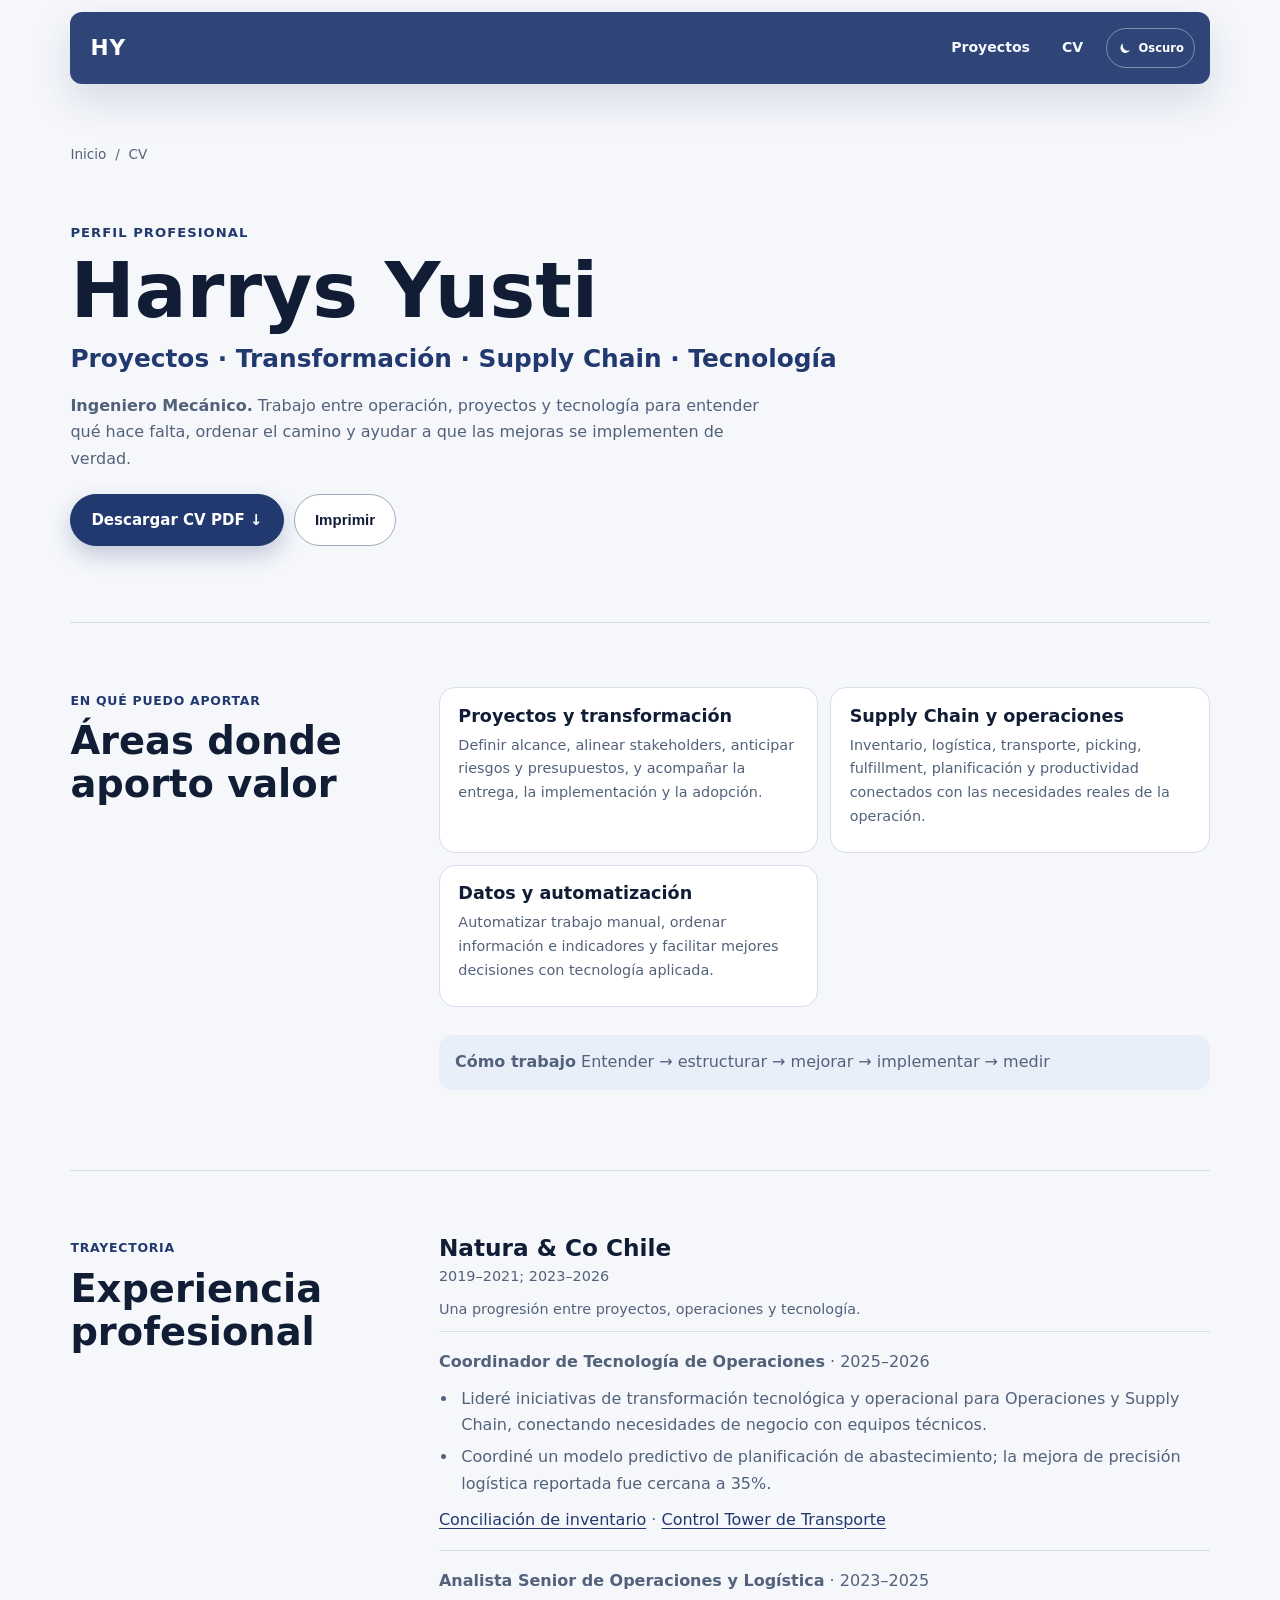
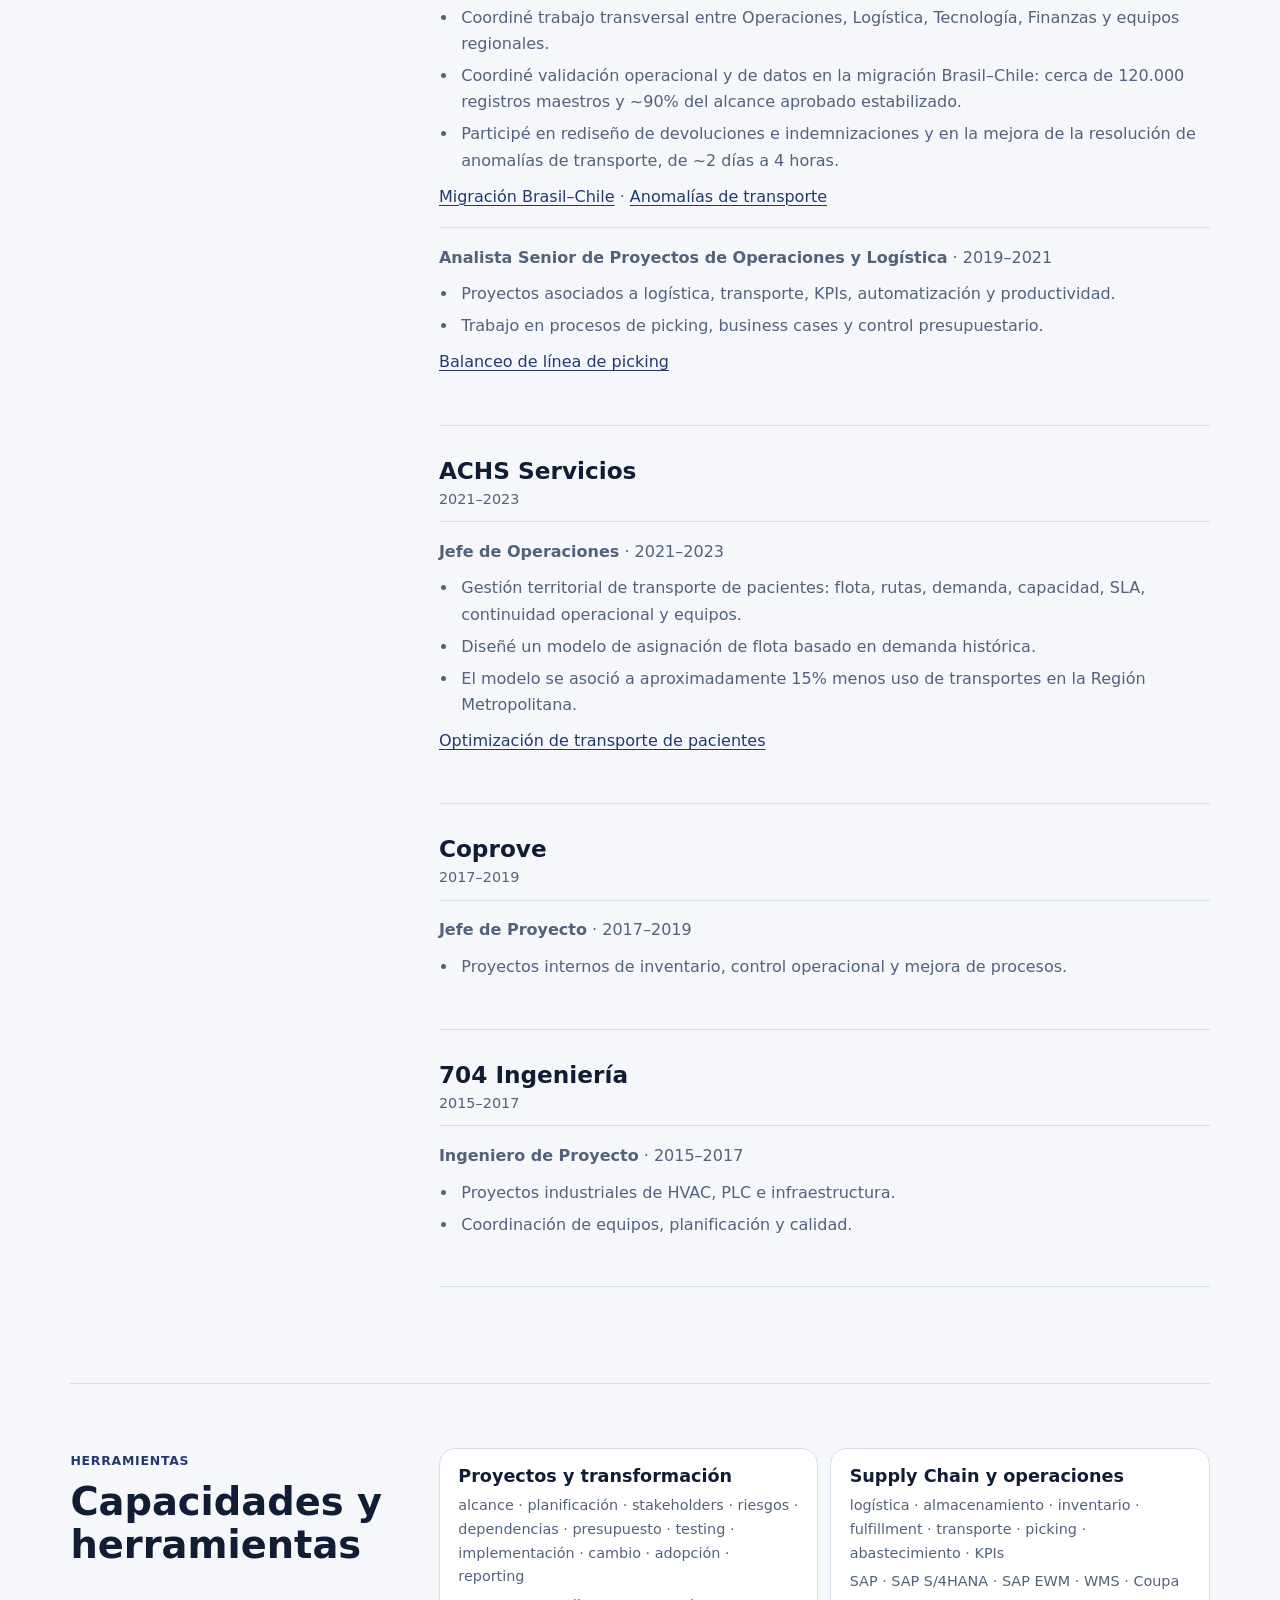
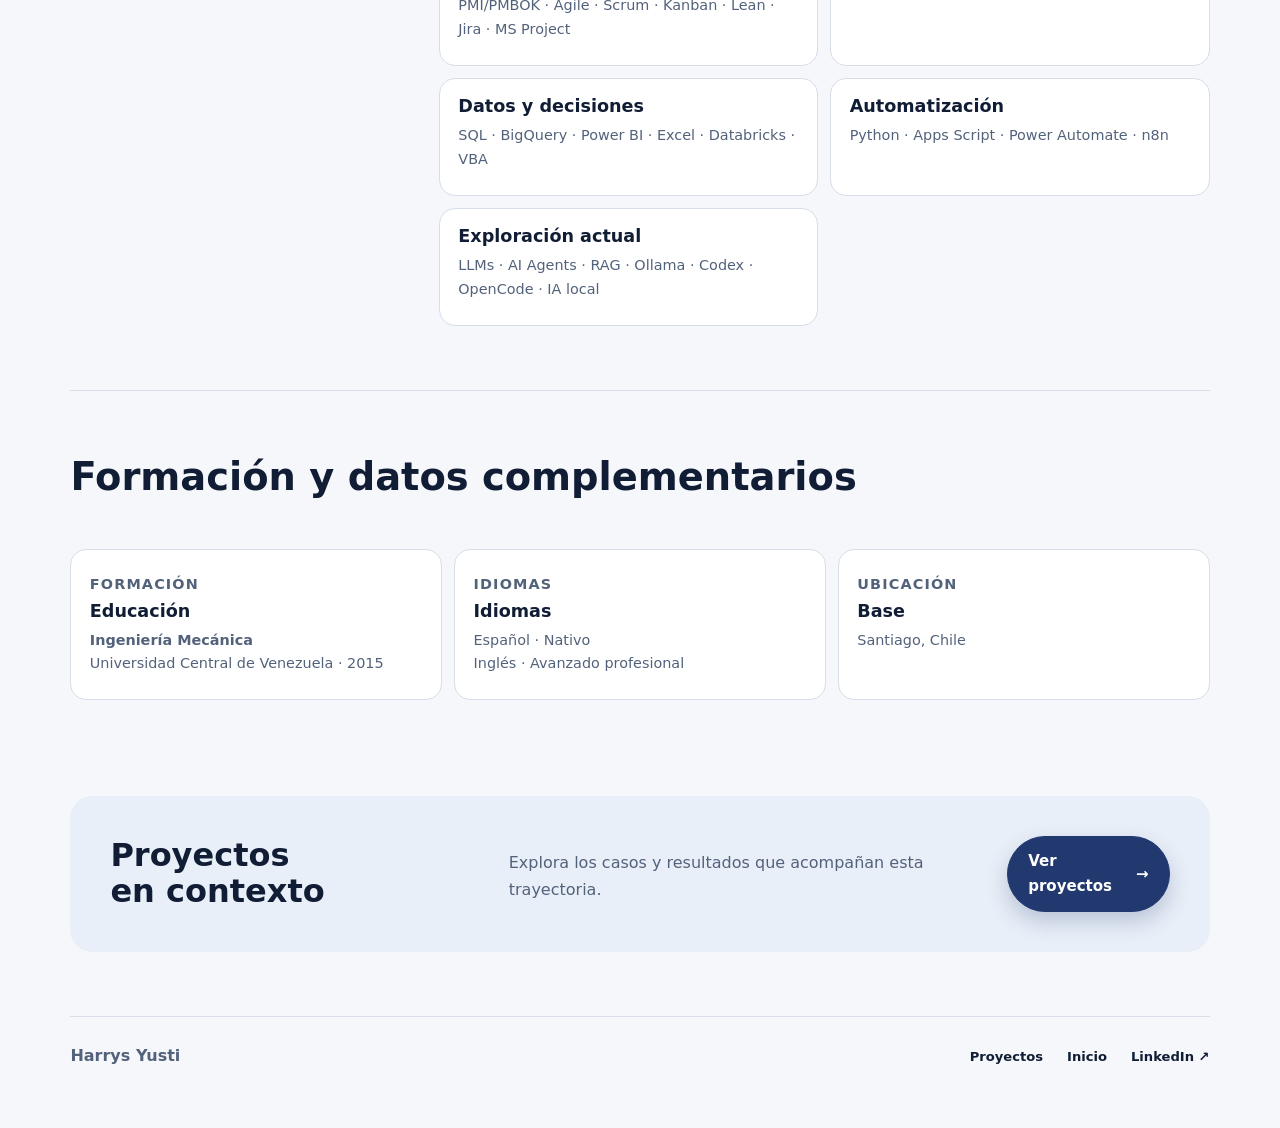
==== commit 6f5067fd: "feat(site): refine shared header monogram and palette" ====
--- a/cv/index.html
+++ b/cv/index.html
@@ -1 +1 @@
-<!doctype html><html lang="es"><head><meta charset="utf-8"><meta name="viewport" content="width=device-width, initial-scale=1"><title>CV | Harrys Yusti — Proyectos, Operaciones y Supply Chain</title><meta name="description" content="Perfil profesional de Harrys Yusti: proyectos, transformación, Supply Chain, operaciones, datos y tecnología aplicada."><meta name="theme-color" content="#135eef"><meta property="og:type" content="profile"><meta property="og:title" content="CV | Harrys Yusti — Proyectos, Operaciones y Supply Chain"><meta property="og:description" content="Experiencia profesional, proyectos, capacidades, formación e idiomas de Harrys Yusti."><meta property="og:locale" content="es_CL"><meta property="og:url" content="https://harrysxavio.github.io/cv/"><meta property="og:image" content="https://harrysxavio.github.io/assets/operations-transformation-illustration.webp"><meta property="og:image:alt" content="Ilustración editorial de procesos y operaciones conectadas."><meta name="twitter:card" content="summary_large_image"><meta name="twitter:title" content="CV | Harrys Yusti — Proyectos, Operaciones y Supply Chain"><meta name="twitter:description" content="Trayectoria en ingeniería, proyectos, operaciones y Supply Chain."><meta name="twitter:image" content="https://harrysxavio.github.io/assets/operations-transformation-illustration.webp"><meta name="twitter:image:alt" content="Ilustración editorial de procesos y operaciones conectadas."><link rel="canonical" href="https://harrysxavio.github.io/cv/"><script type="application/ld+json">{"@context":"https://schema.org","@graph":[{"@type":"WebPage","@id":"https://harrysxavio.github.io/cv/","url":"https://harrysxavio.github.io/cv/","name":"CV | Harrys Yusti","inLanguage":"es","about":{"@id":"https://harrysxavio.github.io/#person"}},{"@type":"Person","@id":"https://harrysxavio.github.io/#person","name":"Harrys Yusti","url":"https://harrysxavio.github.io/","sameAs":["https://www.linkedin.com/in/h-yusti/","https://github.com/harrysxavio"]}]}</script><link rel="icon" href="/favicon.svg" type="image/svg+xml"><script>try{document.documentElement.dataset.theme=localStorage.getItem("harrys-site-theme")==="dark"?"dark":"light"}catch{document.documentElement.dataset.theme="light"}</script><link rel="stylesheet" href="/styles.css"></head><body><a class="skip-link" href="#main">Saltar al contenido</a><div class="page-shell"><header class="site-header" id="top"><a class="wordmark" href="/" aria-label="Harrys Yusti, inicio">Harrys Yusti</a><nav class="top-nav" aria-label="Navegación principal"><a href="/projects/">Proyectos</a><a href="/cv/">CV</a></nav></header><main id="main" class="page-main page-main--cvPage"><nav aria-label="Ruta de navegación" class="case-breadcrumb"><a href="/">Inicio</a><span aria-hidden="true">/</span><span aria-current="page">CV</span></nav><header class="cv-hero"><p class="section-kicker">Perfil profesional</p><h1 class="content-heading content-heading--1">Harrys Yusti</h1><p class="cv-positioning">Proyectos · Transformación · Supply Chain · Tecnología</p><p class="content-copy"><strong>Ingeniero Mecánico.</strong> Trabajo entre operación, proyectos y tecnología para entender qué hace falta, ordenar el camino y ayudar a que las mejoras se implementen de verdad.</p><div class="cv-actions"><a class="button" href="/cv/harrys-yusti-cv.pdf" download>Descargar CV PDF ↓</a><button type="button" data-action="print" class="button button--quiet">Imprimir</button></div></header><section id="value" aria-labelledby="value-title" class="cv-section cv-section--value"><div class="cv-heading"><p class="content-copy">EN QUÉ PUEDO APORTAR</p><h2 id="value-title" class="content-heading content-heading--2">Áreas donde aporto valor</h2></div><div class="cv-section__content"><article class="cv-impact"><h3 class="content-heading content-heading--3">Proyectos y transformación</h3><p class="content-copy">Definir alcance, alinear stakeholders, anticipar riesgos y presupuestos, y acompañar la entrega, la implementación y la adopción.</p></article><article class="cv-impact"><h3 class="content-heading content-heading--3">Supply Chain y operaciones</h3><p class="content-copy">Inventario, logística, transporte, picking, fulfillment, planificación y productividad conectados con las necesidades reales de la operación.</p></article><article class="cv-impact"><h3 class="content-heading content-heading--3">Datos y automatización</h3><p class="content-copy">Automatizar trabajo manual, ordenar información e indicadores y facilitar mejores decisiones con tecnología aplicada.</p></article><p class="content-copy"><strong>Cómo trabajo</strong> Entender → estructurar → mejorar → implementar → medir</p></div></section><section id="experience" aria-labelledby="experience-title" class="cv-section cv-section--experience"><div class="cv-heading"><p class="content-copy">TRAYECTORIA</p><h2 id="experience-title" class="content-heading content-heading--2">Experiencia profesional</h2></div><div class="cv-section__content"><article class="experience-entry"><h3 class="content-heading content-heading--3">Natura &amp; Co Chile</h3><p class="content-copy">2019–2021; 2023–2026</p><p class="content-copy">Una progresión entre proyectos, operaciones y tecnología.</p><section class="experience-role"><p class="content-copy"><strong>Coordinador de Tecnología de Operaciones</strong> · 2025–2026</p><ul><li>Lideré iniciativas de transformación tecnológica y operacional para Operaciones y Supply Chain, conectando necesidades de negocio con equipos técnicos.</li><li>Coordiné un modelo predictivo de planificación de abastecimiento; la mejora de precisión logística reportada fue cercana a 35%.</li></ul><p class="content-copy"><a href="/projects/#inventory-reconciliation">Conciliación de inventario</a> · <a href="/projects/#control-tower">Control Tower de Transporte</a></p></section><section class="experience-role"><p class="content-copy"><strong>Analista Senior de Operaciones y Logística</strong> · 2023–2025</p><ul><li>Coordiné trabajo transversal entre Operaciones, Logística, Tecnología, Finanzas y equipos regionales.</li><li>Coordiné validación operacional y de datos en la migración Brasil–Chile: cerca de 120.000 registros maestros y ~90% del alcance aprobado estabilizado.</li><li>Participé en rediseño de devoluciones e indemnizaciones y en la mejora de la resolución de anomalías de transporte, de ~2 días a 4 horas.</li></ul><p class="content-copy"><a href="/projects/#brazil-chile-data">Migración Brasil–Chile</a> · <a href="/projects/#transport-anomalies">Anomalías de transporte</a></p></section><section class="experience-role"><p class="content-copy"><strong>Analista Senior de Proyectos de Operaciones y Logística</strong> · 2019–2021</p><ul><li>Proyectos asociados a logística, transporte, KPIs, automatización y productividad.</li><li>Trabajo en procesos de picking, business cases y control presupuestario.</li></ul><p class="content-copy"><a href="/projects/picking-line-balancing/">Balanceo de línea de picking</a></p></section></article><article class="experience-entry"><h3 class="content-heading content-heading--3">ACHS Servicios</h3><p class="content-copy">2021–2023</p><section class="experience-role"><p class="content-copy"><strong>Jefe de Operaciones</strong> · 2021–2023</p><ul><li>Gestión territorial de transporte de pacientes: flota, rutas, demanda, capacidad, SLA, continuidad operacional y equipos.</li><li>Diseñé un modelo de asignación de flota basado en demanda histórica.</li><li>El modelo se asoció a aproximadamente 15% menos uso de transportes en la Región Metropolitana.</li></ul><p class="content-copy"><a href="/projects/patient-transport-optimization/">Optimización de transporte de pacientes</a></p></section></article><article class="experience-entry"><h3 class="content-heading content-heading--3">Coprove</h3><p class="content-copy">2017–2019</p><section class="experience-role"><p class="content-copy"><strong>Jefe de Proyecto</strong> · 2017–2019</p><ul><li>Proyectos internos de inventario, control operacional y mejora de procesos.</li></ul></section></article><article class="experience-entry"><h3 class="content-heading content-heading--3">704 Ingeniería</h3><p class="content-copy">2015–2017</p><section class="experience-role"><p class="content-copy"><strong>Ingeniero de Proyecto</strong> · 2015–2017</p><ul><li>Proyectos industriales de HVAC, PLC e infraestructura.</li><li>Coordinación de equipos, planificación y calidad.</li></ul></section></article></div></section><section id="skills" aria-labelledby="skills-title" class="cv-section cv-section--capabilities"><div class="cv-heading"><p class="content-copy">HERRAMIENTAS</p><h2 id="skills-title" class="content-heading content-heading--2">Capacidades y herramientas</h2></div><div class="cv-section__content"><article class="capability-group"><h3 class="content-heading content-heading--3">Proyectos y transformación</h3><p class="content-copy">alcance · planificación · stakeholders · riesgos · dependencias · presupuesto · testing · implementación · cambio · adopción · reporting</p><p class="content-copy">PMI/PMBOK · Agile · Scrum · Kanban · Lean · Jira · MS Project</p></article><article class="capability-group"><h3 class="content-heading content-heading--3">Supply Chain y operaciones</h3><p class="content-copy">logística · almacenamiento · inventario · fulfillment · transporte · picking · abastecimiento · KPIs</p><p class="content-copy">SAP · SAP S/4HANA · SAP EWM · WMS · Coupa</p></article><article class="capability-group"><h3 class="content-heading content-heading--3">Datos y decisiones</h3><p class="content-copy">SQL · BigQuery · Power BI · Excel · Databricks · VBA</p></article><article class="capability-group"><h3 class="content-heading content-heading--3">Automatización</h3><p class="content-copy">Python · Apps Script · Power Automate · n8n</p></article><article class="capability-group"><h3 class="content-heading content-heading--3">Exploración actual</h3><p class="content-copy">LLMs · AI Agents · RAG · Ollama · Codex · OpenCode · IA local</p></article></div></section><section aria-label="Formación y datos complementarios" class="cv-section cv-section--education"><div class="cv-heading"><h2 class="content-heading content-heading--2">Formación y datos complementarios</h2></div><div class="cv-section__content cv-education"><article class="cv-education__item"><p class="section-kicker">FORMACIÓN</p><h3 class="content-heading content-heading--3">Educación</h3><p class="content-copy"><strong>Ingeniería Mecánica</strong><br>Universidad Central de Venezuela · 2015</p></article><article class="cv-education__item"><p class="section-kicker">IDIOMAS</p><h3 class="content-heading content-heading--3">Idiomas</h3><p class="content-copy">Español · Nativo<br>Inglés · Avanzado profesional</p></article><article class="cv-education__item"><p class="section-kicker">UBICACIÓN</p><h3 class="content-heading content-heading--3">Base</h3><p class="content-copy">Santiago, Chile</p></article></div></section><section class="cv-project-cta"><h2>Proyectos en contexto</h2><p>Explora los casos y resultados que acompañan esta trayectoria.</p><a class="button" href="/projects/">Ver proyectos <span aria-hidden="true">→</span></a></section></main><footer class="site-footer simple-footer"><span class="footer-name">Harrys Yusti</span><a href="/projects/">Proyectos</a><a href="/">Inicio</a><a href="https://www.linkedin.com/in/h-yusti/" target="_blank" rel="noopener noreferrer">LinkedIn ↗</a></footer></div><script src="/script.js" defer></script></body></html>
+<!doctype html><html lang="es"><head><meta charset="utf-8"><meta name="viewport" content="width=device-width, initial-scale=1"><title>CV | Harrys Yusti — Proyectos, Operaciones y Supply Chain</title><meta name="description" content="Perfil profesional de Harrys Yusti: proyectos, transformación, Supply Chain, operaciones, datos y tecnología aplicada."><meta name="theme-color" content="#135eef"><meta property="og:type" content="profile"><meta property="og:title" content="CV | Harrys Yusti — Proyectos, Operaciones y Supply Chain"><meta property="og:description" content="Experiencia profesional, proyectos, capacidades, formación e idiomas de Harrys Yusti."><meta property="og:locale" content="es_CL"><meta property="og:url" content="https://harrysxavio.github.io/cv/"><meta property="og:image" content="https://harrysxavio.github.io/assets/operations-transformation-illustration.webp"><meta property="og:image:alt" content="Ilustración editorial de procesos y operaciones conectadas."><meta name="twitter:card" content="summary_large_image"><meta name="twitter:title" content="CV | Harrys Yusti — Proyectos, Operaciones y Supply Chain"><meta name="twitter:description" content="Trayectoria en ingeniería, proyectos, operaciones y Supply Chain."><meta name="twitter:image" content="https://harrysxavio.github.io/assets/operations-transformation-illustration.webp"><meta name="twitter:image:alt" content="Ilustración editorial de procesos y operaciones conectadas."><link rel="canonical" href="https://harrysxavio.github.io/cv/"><script type="application/ld+json">{"@context":"https://schema.org","@graph":[{"@type":"WebPage","@id":"https://harrysxavio.github.io/cv/","url":"https://harrysxavio.github.io/cv/","name":"CV | Harrys Yusti","inLanguage":"es","about":{"@id":"https://harrysxavio.github.io/#person"}},{"@type":"Person","@id":"https://harrysxavio.github.io/#person","name":"Harrys Yusti","url":"https://harrysxavio.github.io/","sameAs":["https://www.linkedin.com/in/h-yusti/","https://github.com/harrysxavio"]}]}</script><link rel="icon" href="/favicon.svg" type="image/svg+xml"><script>try{document.documentElement.dataset.theme=localStorage.getItem("harrys-site-theme")==="dark"?"dark":"light"}catch{document.documentElement.dataset.theme="light"}</script><link rel="stylesheet" href="/styles.css"></head><body><a class="skip-link" href="#main">Saltar al contenido</a><div class="page-shell"><header class="site-header" id="top"><a class="wordmark" href="/" aria-label="Harrys Yusti, inicio">HY</a><nav class="top-nav" aria-label="Navegación principal"><a href="/projects/">Proyectos</a><a href="/cv/">CV</a></nav></header><main id="main" class="page-main page-main--cvPage"><nav aria-label="Ruta de navegación" class="case-breadcrumb"><a href="/">Inicio</a><span aria-hidden="true">/</span><span aria-current="page">CV</span></nav><header class="cv-hero"><p class="section-kicker">Perfil profesional</p><h1 class="content-heading content-heading--1">Harrys Yusti</h1><p class="cv-positioning">Proyectos · Transformación · Supply Chain · Tecnología</p><p class="content-copy"><strong>Ingeniero Mecánico.</strong> Trabajo entre operación, proyectos y tecnología para entender qué hace falta, ordenar el camino y ayudar a que las mejoras se implementen de verdad.</p><div class="cv-actions"><a class="button" href="/cv/harrys-yusti-cv.pdf" download>Descargar CV PDF ↓</a><button type="button" data-action="print" class="button button--quiet">Imprimir</button></div></header><section id="value" aria-labelledby="value-title" class="cv-section cv-section--value"><div class="cv-heading"><p class="content-copy">EN QUÉ PUEDO APORTAR</p><h2 id="value-title" class="content-heading content-heading--2">Áreas donde aporto valor</h2></div><div class="cv-section__content"><article class="cv-impact"><h3 class="content-heading content-heading--3">Proyectos y transformación</h3><p class="content-copy">Definir alcance, alinear stakeholders, anticipar riesgos y presupuestos, y acompañar la entrega, la implementación y la adopción.</p></article><article class="cv-impact"><h3 class="content-heading content-heading--3">Supply Chain y operaciones</h3><p class="content-copy">Inventario, logística, transporte, picking, fulfillment, planificación y productividad conectados con las necesidades reales de la operación.</p></article><article class="cv-impact"><h3 class="content-heading content-heading--3">Datos y automatización</h3><p class="content-copy">Automatizar trabajo manual, ordenar información e indicadores y facilitar mejores decisiones con tecnología aplicada.</p></article><p class="content-copy"><strong>Cómo trabajo</strong> Entender → estructurar → mejorar → implementar → medir</p></div></section><section id="experience" aria-labelledby="experience-title" class="cv-section cv-section--experience"><div class="cv-heading"><p class="content-copy">TRAYECTORIA</p><h2 id="experience-title" class="content-heading content-heading--2">Experiencia profesional</h2></div><div class="cv-section__content"><article class="experience-entry"><h3 class="content-heading content-heading--3">Natura &amp; Co Chile</h3><p class="content-copy">2019–2021; 2023–2026</p><p class="content-copy">Una progresión entre proyectos, operaciones y tecnología.</p><section class="experience-role"><p class="content-copy"><strong>Coordinador de Tecnología de Operaciones</strong> · 2025–2026</p><ul><li>Lideré iniciativas de transformación tecnológica y operacional para Operaciones y Supply Chain, conectando necesidades de negocio con equipos técnicos.</li><li>Coordiné un modelo predictivo de planificación de abastecimiento; la mejora de precisión logística reportada fue cercana a 35%.</li></ul><p class="content-copy"><a href="/projects/#inventory-reconciliation">Conciliación de inventario</a> · <a href="/projects/#control-tower">Control Tower de Transporte</a></p></section><section class="experience-role"><p class="content-copy"><strong>Analista Senior de Operaciones y Logística</strong> · 2023–2025</p><ul><li>Coordiné trabajo transversal entre Operaciones, Logística, Tecnología, Finanzas y equipos regionales.</li><li>Coordiné validación operacional y de datos en la migración Brasil–Chile: cerca de 120.000 registros maestros y ~90% del alcance aprobado estabilizado.</li><li>Participé en rediseño de devoluciones e indemnizaciones y en la mejora de la resolución de anomalías de transporte, de ~2 días a 4 horas.</li></ul><p class="content-copy"><a href="/projects/#brazil-chile-data">Migración Brasil–Chile</a> · <a href="/projects/#transport-anomalies">Anomalías de transporte</a></p></section><section class="experience-role"><p class="content-copy"><strong>Analista Senior de Proyectos de Operaciones y Logística</strong> · 2019–2021</p><ul><li>Proyectos asociados a logística, transporte, KPIs, automatización y productividad.</li><li>Trabajo en procesos de picking, business cases y control presupuestario.</li></ul><p class="content-copy"><a href="/projects/picking-line-balancing/">Balanceo de línea de picking</a></p></section></article><article class="experience-entry"><h3 class="content-heading content-heading--3">ACHS Servicios</h3><p class="content-copy">2021–2023</p><section class="experience-role"><p class="content-copy"><strong>Jefe de Operaciones</strong> · 2021–2023</p><ul><li>Gestión territorial de transporte de pacientes: flota, rutas, demanda, capacidad, SLA, continuidad operacional y equipos.</li><li>Diseñé un modelo de asignación de flota basado en demanda histórica.</li><li>El modelo se asoció a aproximadamente 15% menos uso de transportes en la Región Metropolitana.</li></ul><p class="content-copy"><a href="/projects/patient-transport-optimization/">Optimización de transporte de pacientes</a></p></section></article><article class="experience-entry"><h3 class="content-heading content-heading--3">Coprove</h3><p class="content-copy">2017–2019</p><section class="experience-role"><p class="content-copy"><strong>Jefe de Proyecto</strong> · 2017–2019</p><ul><li>Proyectos internos de inventario, control operacional y mejora de procesos.</li></ul></section></article><article class="experience-entry"><h3 class="content-heading content-heading--3">704 Ingeniería</h3><p class="content-copy">2015–2017</p><section class="experience-role"><p class="content-copy"><strong>Ingeniero de Proyecto</strong> · 2015–2017</p><ul><li>Proyectos industriales de HVAC, PLC e infraestructura.</li><li>Coordinación de equipos, planificación y calidad.</li></ul></section></article></div></section><section id="skills" aria-labelledby="skills-title" class="cv-section cv-section--capabilities"><div class="cv-heading"><p class="content-copy">HERRAMIENTAS</p><h2 id="skills-title" class="content-heading content-heading--2">Capacidades y herramientas</h2></div><div class="cv-section__content"><article class="capability-group"><h3 class="content-heading content-heading--3">Proyectos y transformación</h3><p class="content-copy">alcance · planificación · stakeholders · riesgos · dependencias · presupuesto · testing · implementación · cambio · adopción · reporting</p><p class="content-copy">PMI/PMBOK · Agile · Scrum · Kanban · Lean · Jira · MS Project</p></article><article class="capability-group"><h3 class="content-heading content-heading--3">Supply Chain y operaciones</h3><p class="content-copy">logística · almacenamiento · inventario · fulfillment · transporte · picking · abastecimiento · KPIs</p><p class="content-copy">SAP · SAP S/4HANA · SAP EWM · WMS · Coupa</p></article><article class="capability-group"><h3 class="content-heading content-heading--3">Datos y decisiones</h3><p class="content-copy">SQL · BigQuery · Power BI · Excel · Databricks · VBA</p></article><article class="capability-group"><h3 class="content-heading content-heading--3">Automatización</h3><p class="content-copy">Python · Apps Script · Power Automate · n8n</p></article><article class="capability-group"><h3 class="content-heading content-heading--3">Exploración actual</h3><p class="content-copy">LLMs · AI Agents · RAG · Ollama · Codex · OpenCode · IA local</p></article></div></section><section aria-label="Formación y datos complementarios" class="cv-section cv-section--education"><div class="cv-heading"><h2 class="content-heading content-heading--2">Formación y datos complementarios</h2></div><div class="cv-section__content cv-education"><article class="cv-education__item"><p class="section-kicker">FORMACIÓN</p><h3 class="content-heading content-heading--3">Educación</h3><p class="content-copy"><strong>Ingeniería Mecánica</strong><br>Universidad Central de Venezuela · 2015</p></article><article class="cv-education__item"><p class="section-kicker">IDIOMAS</p><h3 class="content-heading content-heading--3">Idiomas</h3><p class="content-copy">Español · Nativo<br>Inglés · Avanzado profesional</p></article><article class="cv-education__item"><p class="section-kicker">UBICACIÓN</p><h3 class="content-heading content-heading--3">Base</h3><p class="content-copy">Santiago, Chile</p></article></div></section><section class="cv-project-cta"><h2>Proyectos en contexto</h2><p>Explora los casos y resultados que acompañan esta trayectoria.</p><a class="button" href="/projects/">Ver proyectos <span aria-hidden="true">→</span></a></section></main><footer class="site-footer simple-footer"><span class="footer-name">Harrys Yusti</span><a href="/projects/">Proyectos</a><a href="/">Inicio</a><a href="https://www.linkedin.com/in/h-yusti/" target="_blank" rel="noopener noreferrer">LinkedIn ↗</a></footer></div><script src="/script.js" defer></script></body></html>
--- a/styles.css
+++ b/styles.css
@@ -7,7 +7,7 @@
   --surface-raised: #fff;
   --ink: #101d35;
   --ink-soft: #53627b;
-  --blue: #245bea;
+  --blue: #22396f;
   --red: #fa7868;
   --rule: #d7deea;
   --rule-dark: #9eabc0;
@@ -31,7 +31,7 @@
   --surface-raised: #1b2940;
   --ink: #f1f4fb;
   --ink-soft: #b5c0d3;
-  --blue: #3e74ff;
+  --blue: #526ba5;
   --red: #ff9a8d;
   --rule: #2b3b57;
   --rule-dark: #60708a;
@@ -50,8 +50,8 @@
 .page-shell { max-width: 100rem; margin-inline: auto; padding-inline: var(--gutter); }
 .skip-link { position: fixed; z-index: 40; top: .75rem; left: .75rem; transform: translateY(-160%); padding: .65rem .9rem; border-radius: .5rem; background: var(--ink); color: var(--paper); font-weight: 700; }
 .skip-link:focus { transform: translateY(0); }
-.site-header { position: sticky; top: .75rem; z-index: 20; display: flex; align-items: center; justify-content: space-between; gap: 1rem; min-height: 4.5rem; width: min(100%, 92rem); margin: .75rem auto 0; padding: .6rem .9rem .6rem 1.25rem; border-radius: 1.3rem; background: color-mix(in srgb, var(--blue) 94%, #fff 6%); color: #fff; box-shadow: 0 1rem 2.5rem #12275324; }
-.wordmark { flex: 0 1 auto; color: #fff; font-size: 1.07rem; font-weight: 760; letter-spacing: 0; line-height: 1.2; text-decoration: none; white-space: nowrap; }
+.site-header { position: sticky; top: .75rem; z-index: 20; display: flex; align-items: center; justify-content: space-between; gap: 1rem; min-height: 4.5rem; width: min(100%, 92rem); margin: .75rem auto 0; padding: .6rem .9rem .6rem 1.25rem; border-radius: 12px; background: color-mix(in srgb, var(--blue) 94%, #fff 6%); color: #fff; box-shadow: 0 1rem 2.5rem #12275324; }
+.wordmark { flex: 0 1 auto; color: #fff; font-size: 1.35rem; font-weight: 800; letter-spacing: .045em; line-height: 1.2; text-decoration: none; white-space: nowrap; }
 .top-nav { display: flex; align-items: center; gap: .3rem; }
 .top-nav a { display: inline-flex; align-items: center; min-height: 2.8rem; padding: .45rem .85rem; border-radius: 999px; color: #f6f8ff; font-size: .88rem; font-weight: 650; text-decoration: none; transition: background-color .2s ease, transform .2s ease; }
 .top-nav a:hover { background: #ffffff20; transform: translateY(-2px); }
@@ -75,7 +75,9 @@
 
 .simple-footer a { display: inline-flex; align-items: center; min-height: 2.75rem; color: var(--ink); font-size: .82rem; font-weight: 700; text-decoration: none; }
 .simple-footer a:hover { color: var(--blue); }
-.page-main--home + .simple-footer { display: none; }
+.simple-footer--home .footer-identity { display: grid; gap: .15rem; margin-right: auto; }
+.simple-footer--home .footer-name { margin-right: 0; }
+.simple-footer--home .footer-tagline { color: var(--ink-soft); font-size: .78rem; }
 @media (prefers-reduced-motion: reduce) { html { scroll-behavior: auto; } *, *::before, *::after { transition-duration: .01ms !important; animation-duration: .01ms !important; animation-iteration-count: 1 !important; } }
 /* Shared visual components. */
 .hero { min-height: min(44rem, calc(100vh - 7rem)); max-width: 86rem; margin: 0 auto; display: grid; grid-template-columns: 1.05fr .95fr; align-items: center; gap: clamp(2rem, 5vw, 5.5rem); padding: clamp(1rem, 2vw, 2rem) 0 clamp(4rem, 8vw, 7rem); }
@@ -119,7 +121,8 @@
 .signature-evidence { padding: .85rem 1rem; border-radius: .9rem; background: var(--surface); color: var(--ink); font-size: .92rem; }
 .signature--tabs .signature-steps { padding-left: 0; }
 .signature--tabs .signature-route { display: none; }
-.signature-tabs { --signature-progress: 0%; position: relative; z-index: 1; display: grid; grid-template-columns: repeat(5, minmax(0, 1fr)); gap: .25rem; margin-bottom: 1.15rem; }
+.signature-tabs { --signature-progress: 0%; position: relative; z-index: 1; display: none; grid-template-columns: repeat(5, minmax(0, 1fr)); gap: .25rem; margin-bottom: 1.15rem; }
+.signature--tabs .signature-tabs { display: grid; }
 .signature-tabs::before, .signature-tabs::after { content: ""; position: absolute; z-index: -1; top: 1.3rem; left: 10%; height: 2px; }
 .signature-tabs::before { right: 10%; background: var(--rule); }
 .signature-tabs::after { width: var(--signature-progress); max-width: 80%; background: var(--blue); transition: width .22s ease; }
@@ -309,8 +312,8 @@
   .contact-links { justify-content: start; max-width: none; }
 }
 @media (max-width: 600px) {
-  .site-header { position: relative; top: auto; align-items: center; flex-direction: row; gap: .4rem; padding: .55rem .65rem .55rem .9rem; border-radius: 1rem; }
-  .wordmark { font-size: .98rem; white-space: nowrap; }
+  .site-header { position: relative; top: auto; align-items: center; flex-direction: row; gap: .4rem; padding: .55rem .65rem .55rem .9rem; border-radius: 12px; }
+  .wordmark { font-size: 1.1rem; white-space: nowrap; }
   .top-nav { justify-content: end; flex-wrap: nowrap; gap: 0; }
   .top-nav a { min-height: 2.35rem; padding-inline: .48rem; font-size: .76rem; }
   .theme-toggle { min-height: 2.2rem; padding: .3rem .55rem; font-size: .7rem; }
